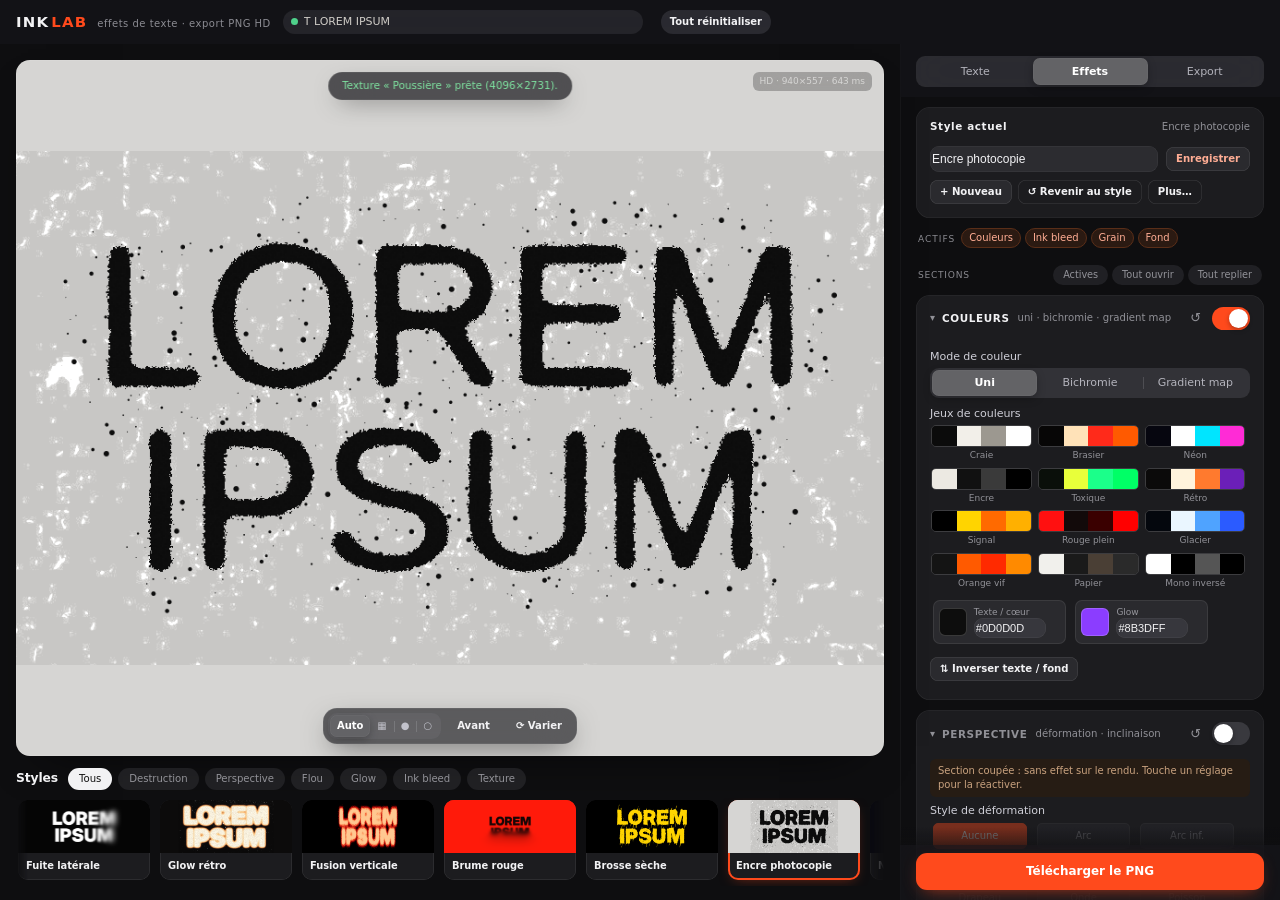
==== index.html @ 2343c01c "Site autonome Ink Lab (index) + Adobe Fonts (projet web) + config Vercel Co-Authored-By: Claude Opus" ====
<!DOCTYPE html>
<html lang="fr">
<head>
<meta charset="utf-8" />
<meta name="viewport" content="width=device-width, initial-scale=1, viewport-fit=cover" />
<meta name="theme-color" content="#0e0e10" />
<title>Ink Lab</title>
<link rel="icon" href="icon.png" />
<link rel="preconnect" href="https://fonts.googleapis.com" />
<link rel="preconnect" href="https://fonts.gstatic.com" crossorigin />
<style>
:root {
  --bg: #121214;
  --panel: #1a1a1d;
  --panel2: #222226;
  --line: #2d2d32;
  --line2: #3a3a40;
  --text: #ebe8e2;
  --mute: #8c8a86;
  --acc: #ff4a1c;
  --acc2: #ffad94;
  --ok: #4fd18b;
  --err: #ff5d5d;
}

html, body {
  margin: 0; padding: 0; height: 100%;
  background-color: var(--bg); color: var(--text);
  font-family: -apple-system, "Segoe UI", "Helvetica Neue", Arial, sans-serif;
  font-size: 12px;
}
#app { display: flex; flex-direction: column; height: 100%; }

/* ---------- En-tête ---------- */
#top {
  display: flex; align-items: center;
  padding: 10px 12px 9px;
  border-bottom: 1px solid var(--line);
}
.brand { display: flex; align-items: baseline; margin-right: 10px; }
.logo { font-size: 16px; font-weight: 900; letter-spacing: 2px; color: var(--text); }
.logoAcc { color: var(--acc); margin-left: 2px; }
.ver { font-size: 9px; color: var(--mute); margin-left: 5px; }
.srcChip {
  flex: 1; display: flex; align-items: center; min-width: 0;
  padding: 4px 8px; border-radius: 12px;
  background-color: var(--panel2); border: 1px solid var(--line);
}
.srcDot { width: 7px; height: 7px; border-radius: 4px; background-color: #555; margin-right: 6px; flex-shrink: 0; }
.srcDot.on { background-color: var(--ok); }
.srcDot.warn { background-color: #e7b23a; }
.srcName { font-size: 11px; color: #cfccc6; overflow: hidden; white-space: nowrap; text-overflow: ellipsis; }
.iconBtn {
  width: 26px; height: 26px; margin-left: 8px; border-radius: 13px;
  display: flex; align-items: center; justify-content: center;
  background-color: var(--panel2); border: 1px solid var(--line); color: var(--text);
  font-size: 14px; cursor: pointer;
}
.iconBtn:hover { border-color: var(--acc); color: var(--acc); }

/* ---------- Aperçu ---------- */
#pvWrap { padding: 10px 10px 6px; border-bottom: 1px solid var(--line); }
#pvBox {
  position: relative; height: 230px; border-radius: 10px; overflow: hidden;
  background-color: #0b0b0c; border: 1px solid var(--line);
  display: flex; align-items: center; justify-content: center;
}
#pvImg { display: none; pointer-events: none; }
#pvEmpty { position: absolute; left: 0; right: 0; top: 0; bottom: 0; display: flex; flex-direction: column; align-items: center; justify-content: center; }
.emptyBig { font-size: 54px; font-weight: 900; color: #2a2a2e; }
#pvEmptyMsg { color: var(--mute); font-size: 11px; text-align: center; padding: 0 20px; }
#pvBadge {
  position: absolute; left: 8px; top: 8px; display: none;
  padding: 2px 7px; border-radius: 4px; font-size: 9px; font-weight: 700; letter-spacing: 1px;
  background-color: var(--acc); color: #fff;
}
#pvMs { position: absolute; right: 8px; bottom: 6px; font-size: 9px; color: rgba(255,255,255,0.45); }
.pvBar { display: flex; align-items: center; margin-top: 7px; }
.pvBar .seg { margin-right: 6px; }
.pvBar .btn { margin-right: 6px; }

/* ---------- Zone défilante ---------- */
#scroll { flex: 1; overflow-y: scroll; padding-top: 2px; }
.endSpace { height: 20px; }

.sec { margin: 8px 10px; background-color: var(--panel); border: 1px solid var(--line); border-radius: 10px; }
.secHead { display: flex; align-items: center; padding: 10px 10px; cursor: pointer; }
.secHead:hover .secTitle { color: #fff; }
.chev { width: 12px; color: var(--mute); font-size: 10px; }
.secNum { font-size: 9px; font-weight: 700; color: var(--acc); margin-right: 7px; letter-spacing: 1px; }
.secTitle { font-weight: 800; letter-spacing: 1px; font-size: 11px; color: var(--text); }
.secSub { flex: 1; color: var(--mute); margin-left: 8px; font-size: 10px; overflow: hidden; white-space: nowrap; text-overflow: ellipsis; }
.secReset { color: var(--mute); font-size: 13px; padding: 0 3px; }
.secReset:hover { color: var(--acc); }
.secBody { padding: 0 12px 12px; }
.sec.closed .secBody { display: none; }

/* ---------- Lignes de paramètres ---------- */
.row { padding-top: 7px; }
.rowTop { display: flex; align-items: center; justify-content: space-between; }
.lbl { color: #cfccc6; font-size: 11px; }
.lbl:hover { color: #fff; }
.val {
  width: 52px; height: 20px; font-size: 11px; text-align: right;
  color: var(--acc2); background-color: transparent; border: 1px solid transparent; border-radius: 4px;
}
.val:focus { border-color: var(--line2); background-color: #0f0f11; }
sp-slider { display: block; width: 100%; margin-top: -2px; }
.hint { color: var(--mute); font-size: 10px; margin-top: 2px; }

.quick { display: flex; flex-wrap: wrap; margin-top: 2px; }
.qBtn {
  padding: 2px 6px; margin: 0 4px 4px 0; border-radius: 4px; font-size: 10px;
  color: var(--mute); background-color: var(--panel2); border: 1px solid var(--line); cursor: pointer;
}
.qBtn:hover { color: var(--text); border-color: var(--line2); }
.qBtn.on { color: #fff; border-color: var(--acc); }

/* ---------- Segments ---------- */
.seg { display: flex; border: 1px solid var(--line); border-radius: 6px; overflow: hidden; margin-top: 4px; }
.seg.mini { margin-top: 0; }
.segBtn {
  flex: 1; text-align: center; padding: 5px 6px; font-size: 11px;
  color: var(--mute); background-color: var(--panel2); cursor: pointer;
  border-right: 1px solid var(--line);
}
.segBtn:last-child { border-right: none; }
.seg.mini .segBtn { padding: 4px 7px; font-size: 10px; }
.segBtn:hover { color: var(--text); }
.segBtn.on { background-color: var(--acc); color: #fff; }

/* ---------- Boutons ---------- */
.btnRow { display: flex; flex-wrap: wrap; align-items: center; margin-top: 7px; }
.btn {
  padding: 7px 12px; border-radius: 6px; cursor: pointer; text-align: center;
  background-color: var(--panel2); color: var(--text); border: 1px solid var(--line2);
  font-size: 11px; font-weight: 600;
}
.btn:hover { border-color: #5a5a62; }
.btn.mini { padding: 4px 8px; font-size: 10px; margin: 0 5px 5px 0; }
.btn.ghost { background-color: transparent; }
.btn.accent { border-color: var(--acc); color: var(--acc2); }
.btn.danger { color: #ff8b8b; }
.btn.danger.armed { background-color: var(--err); color: #fff; border-color: var(--err); }
.btn.primary { background-color: var(--acc); border-color: var(--acc); color: #fff; font-weight: 800; letter-spacing: 0.5px; }
.btn.primary:hover { background-color: #ff6338; }
.btn.disabled { opacity: 0.45; }

/* ---------- Templates ---------- */
.filterRow { display: flex; flex-wrap: wrap; margin-bottom: 6px; }
.fBtn {
  padding: 3px 8px; margin: 0 4px 4px 0; border-radius: 10px; font-size: 10px; cursor: pointer;
  color: var(--mute); border: 1px solid var(--line);
}
.fBtn:hover { color: var(--text); }
.fBtn.on { color: #fff; background-color: var(--acc); border-color: var(--acc); }
#tplGrid { display: flex; flex-wrap: wrap; margin: 0 -3px; }
.tpl {
  width: 46%; margin: 3px 1.5%; border-radius: 8px; overflow: hidden; cursor: pointer;
  border: 1px solid var(--line); background-color: var(--panel2);
}
.tpl:hover { border-color: #55555c; }
.tpl.on { border-color: var(--acc); }
.tplThumb { position: relative; height: 62px; overflow: hidden; }
.tplFallback { height: 62px; display: flex; align-items: center; justify-content: center; font-size: 24px; font-weight: 900; }
.tplImg { position: absolute; left: 0; top: 0; width: 100%; height: 62px; display: none; }
.tplMeta { display: flex; align-items: center; padding: 5px 7px; }
.tplName { flex: 1; font-size: 11px; font-weight: 700; color: var(--text); overflow: hidden; white-space: nowrap; text-overflow: ellipsis; }
.tplTag { font-size: 9px; color: var(--mute); margin-left: 4px; }
.tpl.on .tplTag { color: var(--acc2); }
.tplEdit { margin-top: 10px; padding-top: 8px; border-top: 1px solid var(--line); }
.txt {
  width: 100%; height: 26px; margin-top: 4px; font-size: 12px;
  color: var(--text); background-color: #0f0f11; border: 1px solid var(--line2); border-radius: 5px;
}
.badge { font-size: 9px; padding: 1px 6px; border-radius: 8px; background-color: #3b2a14; color: #ffc46b; display: none; }
.badge.on { display: block; }

/* ---------- Couleurs ---------- */
.palWrap { display: flex; flex-wrap: wrap; margin: 4px -2px 4px; }
.palItem { width: 31%; margin: 0 1% 6px; cursor: pointer; }
.pal { display: flex; height: 22px; border-radius: 5px; overflow: hidden; border: 1px solid var(--line2); }
.palItem:hover .pal { border-color: var(--acc); }
.palSw { flex: 1; }
.palName { font-size: 9px; color: var(--mute); margin-top: 2px; text-align: center; }
.swWrap { display: flex; flex-wrap: wrap; margin: 4px -2px 0; }
.sw {
  width: 41%; margin: 0 1.5% 6px; display: flex; align-items: center;
  background-color: var(--panel2); border: 1px solid var(--line); border-radius: 7px; padding: 5px;
}
.swColor { width: 28px; height: 28px; border-radius: 6px; border: 1px solid rgba(255,255,255,0.18); cursor: pointer; flex-shrink: 0; }
.swColor:hover { border-color: #fff; }
.swMeta { margin-left: 7px; flex: 1; min-width: 0; }
.swLbl { font-size: 9px; color: var(--mute); }
.hex {
  width: 72px; height: 20px; font-size: 11px; color: var(--text);
  background-color: transparent; border: 1px solid transparent; border-radius: 4px;
}
.hex:focus { border-color: var(--line2); background-color: #0f0f11; }

/* ---------- Sortie ---------- */
.ckRow { display: flex; align-items: center; margin-top: 6px; }
.ckRow sp-checkbox { font-size: 11px; }
.note { color: var(--mute); font-size: 10px; margin-top: 6px; line-height: 14px; }

/* ---------- Pied ---------- */
#bottom { border-top: 1px solid var(--line); padding: 8px 10px 10px; background-color: var(--bg); }
#bottom .btnRow { margin-top: 6px; flex-wrap: nowrap; }
#bottom .btn { flex: 1; }
#bottom .btn.ghost { flex: 0 0 auto; margin-right: 8px; }
#status { font-size: 10px; color: var(--mute); min-height: 13px; overflow: hidden; white-space: nowrap; text-overflow: ellipsis; }
#status.ok { color: var(--ok); }
#status.err { color: var(--err); }
#status.busy { color: #ffc46b; }

/* ===================== v2 ===================== */
/* Bandeau objet dynamique */
#ctxBanner { display: none; margin: 8px 10px 0; padding: 8px 10px; border-radius: 8px; background-color: #2a1a12; border: 1px solid #5a2e18; }
#ctxBanner.on { display: block; }
#ctxBanner.edit { background-color: #12241b; border-color: #23573b; }
.bnTxt { font-size: 11px; color: #f2d8c8; line-height: 15px; }
#ctxBanner.edit .bnTxt { color: #c9f0da; }
#ctxBanner .btnRow { margin-top: 6px; }

/* Aperçu */
#pvHint { position: absolute; left: 8px; bottom: 6px; font-size: 9px; color: rgba(255,255,255,0.55); display: none; }
#pvBox.drag { cursor: ew-resize; }

/* Grille de styles (perspective) */
.styleGrid { display: flex; flex-wrap: wrap; margin: 4px -2px 2px; }
.stBtn {
  width: 29%; margin: 0 1.5% 5px; padding: 5px 0; text-align: center; font-size: 10px; border-radius: 5px; cursor: pointer;
  color: var(--mute); background-color: var(--panel2); border: 1px solid var(--line);
}
.stBtn:hover { color: var(--text); border-color: var(--line2); }
.stBtn.on { color: #fff; background-color: var(--acc); border-color: var(--acc); }

/* Textures */
.texTarget { margin-top: 2px; }
.texCats { display: flex; flex-wrap: wrap; margin: 8px 0 4px; }
.texGrid { display: flex; flex-wrap: wrap; margin: 0 -2px; max-height: 260px; overflow-y: scroll; }
.texItem { width: 29%; margin: 0 1.5% 6px; cursor: pointer; border-radius: 6px; overflow: hidden; border: 1px solid var(--line); background-color: var(--panel2); }
.texItem:hover { border-color: #55555c; }
.texItem.on { border-color: var(--acc); }
.texImg { width: 100%; height: 52px; display: block; }
.texNone { height: 52px; display: flex; align-items: center; justify-content: center; color: var(--mute); font-size: 18px; }
.texName { font-size: 9px; color: #cfccc6; padding: 3px 4px; overflow: hidden; white-space: nowrap; text-overflow: ellipsis; }
.texItem.on .texName { color: var(--acc2); }
.texInfo { font-size: 10px; color: var(--mute); margin-top: 4px; }
#texParams .row:first-child { padding-top: 4px; }

/* ===================== v2.1 : interrupteurs, groupes, résumé ===================== */
.tg { width: 30px; height: 17px; border-radius: 9px; background-color: #3a3a40; position: relative; margin-left: 8px; cursor: pointer; flex-shrink: 0; }
.tg .kn { position: absolute; left: 2px; top: 2px; width: 13px; height: 13px; border-radius: 7px; background-color: #9a9894; }
.tg.on { background-color: var(--acc); }
.tg.on .kn { left: 15px; background-color: #fff; }
.sec.off .secTitle { color: var(--mute); }
.sec.off .secNum { color: #6b6a68; }
.sec.off .secBody .row, .sec.off .secBody .grp, .sec.off .secBody .styleGrid, .sec.off .secBody .palWrap,
.sec.off .secBody .swWrap, .sec.off .secBody .texGrid, .sec.off .secBody .texCats, .sec.off .secBody .sw { opacity: 0.4; }
.offNote { display: none; font-size: 10px; color: #c9a27f; background-color: #261c14; border-radius: 6px; padding: 5px 8px; margin: 2px 0 6px; }
.sec.off .offNote { display: block; }
.grp { font-size: 9px; font-weight: 800; letter-spacing: 1.2px; text-transform: uppercase; color: var(--acc2);
  margin: 12px 0 0; padding-top: 8px; border-top: 1px solid var(--line); }
.secBody > .grp:first-child, .offNote + .grp { border-top: none; padding-top: 0; margin-top: 4px; }
.chipsRow { display: flex; align-items: center; margin-top: 7px; min-height: 20px; }
.chipsLbl { font-size: 9px; color: var(--mute); letter-spacing: 1px; text-transform: uppercase; margin-right: 6px; flex-shrink: 0; }
#fxChips { display: flex; flex-wrap: wrap; flex: 1; }
.chip { font-size: 10px; padding: 2px 7px; margin: 0 4px 3px 0; border-radius: 9px; cursor: pointer;
  color: var(--acc2); background-color: #2b1a12; border: 1px solid #5a2e18; }
.chip:hover { color: #fff; border-color: var(--acc); }
.chipNone { font-size: 10px; color: var(--mute); }
.foldBar { display: flex; align-items: center; margin: 10px 10px 0; }
.foldLbl { font-size: 9px; color: var(--mute); letter-spacing: 1px; text-transform: uppercase; flex: 1; }
.foldBar .fBtn { margin: 0 0 0 4px; }
.sw.solo { width: 96%; margin: 2px 0 4px; }

/* Grille de templates compacte (3 colonnes) */
#tplGrid .tpl { width: 29.5%; margin: 3px 1.5%; }
#tplGrid .tplThumb, #tplGrid .tplFallback, #tplGrid .tplImg { height: 40px; }
#tplGrid .tplFallback { font-size: 16px; }
#tplGrid .tplMeta { padding: 4px 5px; }
#tplGrid .tplName { font-size: 10px; }

/* Bouton « Tout réinitialiser » (en-tête) */
.hdrBtn { margin-left: 8px; padding: 5px 9px; border-radius: 13px; font-size: 10px; font-weight: 700; white-space: nowrap; cursor: pointer;
  color: var(--text); background-color: var(--panel2); border: 1px solid var(--line2); flex-shrink: 0; }
.hdrBtn:hover { border-color: var(--acc); color: var(--acc2); }
.hdrBtn.undo { background-color: var(--acc); border-color: var(--acc); color: #fff; }
.brand .ver { display: none; }

/* Gradient map & journal */
.gradBar { display: flex; height: 10px; border-radius: 5px; overflow: hidden; margin: 2px 0 8px; border: 1px solid var(--line2); }
.gbSeg { flex: 1; }
.opLog { max-height: 150px; overflow-y: scroll; background-color: #0f0f11; border: 1px solid var(--line); border-radius: 6px; padding: 5px 7px; margin-top: 4px; }
.logLine { font-size: 10px; color: #a9a6a1; line-height: 14px; }
.logLine.err { color: var(--err); }

/* ===== Ajustements navigateur (page web + PowerPoint) ===== */
:root { color-scheme: dark; }
html, body { font-family: "Inter", -apple-system, "Segoe UI", "Helvetica Neue", Arial, sans-serif; font-size: 12.5px; -webkit-font-smoothing: antialiased; }
* { box-sizing: border-box; }
.btn, .segBtn, .fBtn, .qBtn, .stBtn, .tpl, .texItem, .palItem, .secHead, .iconBtn, .hdrBtn, .chip, .swColor { user-select: none; -webkit-user-select: none; cursor: pointer; }
#pvImg { image-rendering: auto; }

/* Curseurs natifs */
input.rng { -webkit-appearance: none; appearance: none; display: block; width: 100%; height: 22px; margin: 0; background: transparent; cursor: pointer; }
input.rng:focus { outline: none; }
input.rng::-webkit-slider-runnable-track { height: 3px; border-radius: 2px; background-color: var(--line2); }
input.rng::-moz-range-track { height: 3px; border-radius: 2px; background-color: var(--line2); }
input.rng::-moz-range-progress { height: 3px; border-radius: 2px; background-color: var(--acc); }
input.rng::-webkit-slider-thumb { -webkit-appearance: none; width: 14px; height: 14px; margin-top: -5.5px; border-radius: 50%; background-color: #f4f1ec; border: 2px solid var(--acc); box-shadow: 0 1px 3px rgba(0,0,0,.5); }
input.rng::-moz-range-thumb { width: 11px; height: 11px; border-radius: 50%; background-color: #f4f1ec; border: 2px solid var(--acc); }
input.rng:hover::-webkit-slider-thumb { transform: scale(1.12); }

/* Cases à cocher */
label.ck { display: flex; align-items: center; gap: 8px; font-size: 11.5px; color: var(--text); cursor: pointer; }
label.ck input { -webkit-appearance: none; appearance: none; width: 15px; height: 15px; margin: 0; border-radius: 4px; border: 1px solid var(--line2); background-color: var(--panel2); display: grid; place-content: center; cursor: pointer; flex: 0 0 auto; }
label.ck input:checked { background-color: var(--acc); border-color: var(--acc); }
label.ck input:checked::after { content: ""; width: 7px; height: 4px; border-left: 2px solid #fff; border-bottom: 2px solid #fff; transform: translateY(-1px) rotate(-45deg); }

/* Champs */
.sel { width: 100%; margin-top: 4px; padding: 6px 8px; border-radius: 6px; border: 1px solid var(--line2); background-color: #0f0f11; color: var(--text); font: inherit; font-size: 12px; }
.sel:focus, .txt:focus { outline: none; border-color: var(--acc); }
textarea.txt.area { width: 100%; resize: vertical; min-height: 64px; font-size: 15px; font-weight: 700; line-height: 1.25; padding: 8px 10px; font-family: inherit; }
#tx-sys { margin-top: 6px; }
.twoCol { display: grid; grid-template-columns: 1fr 1fr; gap: 10px; }
#fontWarn { color: #ffc46b; margin-top: 5px; }

/* ===== Mise en page page web ===== */
body.web { height: auto; min-height: 100%; }
body.web #app { height: 100vh; height: 100dvh; display: grid; grid-template-columns: minmax(0, 1fr) 400px; grid-template-rows: auto minmax(0, 1fr) auto; }
body.web #top { grid-column: 1 / 3; padding-left: max(16px, env(safe-area-inset-left, 0px)); padding-right: max(16px, env(safe-area-inset-right, 0px)); }
body.web #ctxBanner { display: none !important; }
body.web #pvWrap { grid-column: 1; grid-row: 2 / 4; display: flex; flex-direction: column; min-height: 0; padding: 16px; border-bottom: 0; border-right: 1px solid var(--line); }
body.web #pvBox { flex: 1; height: auto !important; min-height: 260px; border-radius: 14px; }
body.web #pvSizeSeg { display: none; }
body.web #scroll { grid-column: 2; grid-row: 2; min-height: 0; overflow-y: auto; }
body.web #bottom { grid-column: 2; grid-row: 3; }
body.web .sec { margin: 10px 0; }
body.web #scroll { padding-left: 16px; padding-right: max(16px, env(safe-area-inset-right, 0px)); }
body.web #bottom { padding-left: 16px; padding-right: max(16px, env(safe-area-inset-right, 0px)); }
body.web #pvWrap { padding-left: max(16px, env(safe-area-inset-left, 0px)); }
.webTag { font-size: 10px; color: var(--mute); margin-left: 10px; letter-spacing: .5px; }
#textSlot .sec { border-color: #3a2a24; }

@media (max-width: 860px) {
  body.web #app { display: flex; flex-direction: column; height: auto; min-height: 100vh; }
  body.web #pvWrap { position: sticky; top: env(safe-area-inset-top, 0px); z-index: 5; background-color: var(--bg); padding: 10px 16px 8px; border-right: 0; border-bottom: 1px solid var(--line); }
  body.web #pvBox { flex: none; height: 38vh !important; min-height: 190px; }
  body.web #scroll { overflow: visible; padding-left: max(16px, env(safe-area-inset-left, 0px)); padding-right: max(16px, env(safe-area-inset-right, 0px)); }
  body.web #bottom { position: sticky; bottom: 0; z-index: 5; padding-left: max(16px, env(safe-area-inset-left, 0px)); padding-bottom: max(10px, env(safe-area-inset-bottom, 0px)); }
  body.web .sec { margin: 10px 0; }
  .webTag { display: none; }
}

/* ===== Volet PowerPoint ===== */
body.ppt #pvBox { height: 200px; }
body.ppt #top { padding-left: 10px; padding-right: 10px; }
.btn.busy { opacity: .6; pointer-events: none; }

/* =====================================================================
   INK LAB — finition « fluide » (principes Apple, version web)
   Réponse immédiate à l'appui · ressorts amortis · matériaux translucides
   typographie système à tracking variable · accessibilité du mouvement
   ===================================================================== */
:root {
  /* ressort critique (amortissement 1.0, réponse 0.35 s) : réglages, ouvertures */
  --spring: linear(0, 0.067, 0.205, 0.358, 0.499, 0.619, 0.715, 0.79, 0.848, 0.89, 0.921, 0.944, 0.96, 0.972, 0.981, 0.986, 0.991, 0.993, 0.995, 0.997, 0.998, 0.999, 1);
  --spring-t: 560ms;
  /* ressort léger (amortissement 0.8, réponse 0.3 s) : uniquement après un geste (interrupteurs) */
  --spring-b: linear(0, 0.083, 0.258, 0.451, 0.625, 0.763, 0.864, 0.933, 0.975, 0.999, 1.011, 1.015, 1.015, 1.012, 1.009, 1.007, 1.004, 1.003, 1.001, 1);
  --spring-b-t: 660ms;
  --press: 100ms ease-out;

  --bg: #0e0e10;
  --panel: #1c1c1f;          /* groupe (carte) */
  --panel2: #2a2a2e;         /* contrôle */
  --fill: rgba(120, 120, 128, 0.24);   /* piste des segments */
  --thumb: #636366;          /* curseur des segments, comme un contrôle système */
  --line: rgba(255, 255, 255, 0.08);
  --line2: rgba(255, 255, 255, 0.14);
  --text: #f2f2f4;
  --mute: rgba(235, 235, 245, 0.56);
  --mute2: rgba(235, 235, 245, 0.32);
  --material: rgba(22, 22, 25, 0.72);
  color-scheme: dark;
}

/* ---------- Typographie : police système, tracking selon la taille ---------- */
html, body {
  font-family: -apple-system, BlinkMacSystemFont, system-ui, "Segoe UI", "Helvetica Neue", Arial, sans-serif;
  font-size: 13px; line-height: 1.4; letter-spacing: -0.003em;
  font-optical-sizing: auto;
}
.logo { font-size: 1.15rem; font-weight: 800; letter-spacing: 0.08em; }
.secTitle { font-size: 0.8rem; font-weight: 700; letter-spacing: 0.06em; }
.secNum { font-size: 0.7rem; letter-spacing: 0.04em; font-variant-numeric: tabular-nums; }
.secSub { font-size: 0.78rem; letter-spacing: 0; }
.lbl { font-size: 0.85rem; color: rgba(235, 235, 245, 0.86); letter-spacing: -0.005em; }
.val { font-size: 0.85rem; font-variant-numeric: tabular-nums; color: var(--acc2); width: 58px; }
.hint, .note { font-size: 0.78rem; line-height: 1.4; color: var(--mute); }
.grp { font-size: 0.68rem; letter-spacing: 0.08em; }
.emptyBig { font-size: 4rem; letter-spacing: -0.03em; color: rgba(255,255,255,0.08); }
textarea.txt.area { font-size: 1.25rem; font-weight: 700; line-height: 1.15; letter-spacing: -0.015em; }
#status { font-size: 0.78rem; }

/* ---------- Groupes : surfaces pleines, pas de bordures dures ---------- */
.sec { background-color: var(--panel); border: 0; border-radius: 14px; box-shadow: 0 0 0 0.5px var(--line) inset; }
#textSlot .sec { box-shadow: 0 0 0 0.5px rgba(255, 74, 28, 0.28) inset; }
.secHead { padding: 12px 14px; border-radius: 14px; }
.secBody { padding: 0 14px 14px; }
.chev { display: inline-block; transition: transform var(--spring-t) var(--spring); }
.grp { border-top: 0.5px solid var(--line); }

/* ouverture / fermeture animée depuis la hauteur courante (voir fluid.js) */
.sec.closed .secBody { display: block; height: 0; overflow: hidden; padding-top: 0; padding-bottom: 0; }
.secBody.anim { overflow: hidden; }

/* ---------- Réponse immédiate à l'appui ---------- */
.btn, .tpl, .texItem, .palItem, .chip, .fBtn, .stBtn, .qBtn, .iconBtn, .hdrBtn, .swColor, .secReset {
  transition: transform var(--press), background-color 160ms ease, border-color 160ms ease, color 160ms ease, opacity 160ms ease;
  -webkit-tap-highlight-color: transparent; touch-action: manipulation;
}
.btn:active, .tpl:active, .texItem:active, .palItem:active, .chip:active, .fBtn:active,
.stBtn:active, .qBtn:active, .iconBtn:active, .hdrBtn:active, .swColor:active { transform: scale(0.96); transition-duration: 60ms; }
.secHead:active { background-color: rgba(255, 255, 255, 0.04); }
.btn { border-radius: 9px; border: 0; background-color: var(--panel2); box-shadow: 0 0 0 0.5px var(--line2) inset; font-weight: 600; }
.btn:hover { background-color: #333338; }
.btn.ghost { background-color: transparent; }
.btn.ghost:hover { background-color: rgba(255,255,255,0.06); }
.btn.mini { border-radius: 8px; padding: 5px 10px; font-size: 0.78rem; }
.btn.primary { border-radius: 11px; padding: 10px 14px; font-size: 0.92rem; font-weight: 700; letter-spacing: 0; box-shadow: 0 6px 18px -8px rgba(255, 74, 28, 0.75); }
.btn.primary:active { box-shadow: 0 2px 8px -4px rgba(255, 74, 28, 0.6); }
.tpl, .texItem { border-radius: 10px; border: 0; box-shadow: 0 0 0 0.5px var(--line2) inset; overflow: hidden; }
.tpl.on, .texItem.on { box-shadow: 0 0 0 2px var(--acc) inset, 0 4px 14px -6px rgba(255, 74, 28, 0.5); }
.fBtn, .chip { border-radius: 999px; }
:focus-visible { outline: 2px solid var(--acc2); outline-offset: 2px; border-radius: 6px; }

/* ---------- Segments : piste + curseur qui glisse (fluid.js) ---------- */
.seg { position: relative; background-color: var(--fill); border: 0; border-radius: 9px; padding: 2px; overflow: visible; isolation: isolate; }
.segBtn { position: relative; z-index: 1; background: transparent; border: 0; border-radius: 7px; color: rgba(235,235,245,0.7); font-weight: 500; transition: color 200ms ease; }
.segBtn.on { background: transparent; color: #fff; font-weight: 600; }
.segBtn + .segBtn::before { content: ""; position: absolute; left: 0; top: 25%; bottom: 25%; width: 0.5px; background-color: var(--line2); transition: opacity 200ms ease; }
.segBtn.on::before, .segBtn.on + .segBtn::before { opacity: 0; }
.segThumb {
  position: absolute; z-index: 0; top: 2px; bottom: 2px; left: 0; border-radius: 7px;
  background-color: var(--thumb); box-shadow: 0 3px 8px rgba(0,0,0,0.25), 0 0 0 0.5px rgba(255,255,255,0.06) inset;
  transition: transform var(--spring-t) var(--spring), width var(--spring-t) var(--spring);
  pointer-events: none;
}
.seg:not(.ready) .segThumb { transition: none; }
.seg.noThumb .segThumb { opacity: 0; }
.seg:not(.ready) .segBtn.on { background-color: var(--thumb); }   /* repli tant que le curseur n'est pas posé */

/* ---------- Interrupteurs : ressort léger (le doigt vient de les pousser) ---------- */
.tg { width: 38px; height: 23px; border-radius: 12px; background-color: rgba(120,120,128,0.32); transition: background-color 250ms ease; }
.tg .kn { left: 2px; top: 2px; width: 19px; height: 19px; border-radius: 50%; background-color: #fff; box-shadow: 0 2px 5px rgba(0,0,0,0.3);
  transition: transform var(--spring-b-t) var(--spring-b); }
.tg.on .kn { left: 2px; transform: translateX(15px); }
.tg:active .kn { width: 23px; }
.tg.on:active .kn { transform: translateX(11px); }

/* ---------- Curseurs ---------- */
input.rng::-webkit-slider-thumb { width: 18px; height: 18px; margin-top: -7.5px; border: 0; background-color: #fff;
  box-shadow: 0 1px 4px rgba(0,0,0,0.4), 0 0 0 0.5px rgba(0,0,0,0.2); transition: transform var(--press); }
input.rng::-moz-range-thumb { width: 18px; height: 18px; border: 0; background-color: #fff; box-shadow: 0 1px 4px rgba(0,0,0,0.4); }
input.rng:active::-webkit-slider-thumb { transform: scale(1.15); }
input.rng::-webkit-slider-runnable-track { height: 4px; background: linear-gradient(to right, var(--acc) var(--p, 50%), rgba(120,120,128,0.32) var(--p, 50%)); }
input.rng::-moz-range-track { height: 4px; background-color: rgba(120,120,128,0.32); }

/* ---------- Champs ---------- */
.txt, .sel, .hex { border-radius: 9px; border: 0; background-color: rgba(118,118,128,0.18); box-shadow: 0 0 0 0.5px var(--line) inset; transition: box-shadow 160ms ease; }
.txt:focus, .sel:focus, .hex:focus { box-shadow: 0 0 0 2px var(--acc) inset; outline: none; }
label.ck input { border-radius: 6px; width: 18px; height: 18px; transition: background-color 160ms ease, transform var(--press); }
label.ck input:active { transform: scale(0.9); }

/* ---------- Aperçu : surface « lourde » ---------- */
#pvBox { border: 0; border-radius: 16px; box-shadow: 0 0 0 0.5px var(--line2) inset, 0 20px 50px -30px rgba(0,0,0,0.9); }
#pvBadge, #pvMs, #pvHint { border-radius: 6px; padding: 3px 7px; background-color: rgba(0,0,0,0.45); -webkit-backdrop-filter: blur(12px) saturate(160%); backdrop-filter: blur(12px) saturate(160%); }
#pvMs { color: rgba(255,255,255,0.7); font-variant-numeric: tabular-nums; }
#pvBadge { background-color: var(--acc); }
#pvBox.drag { cursor: grabbing; }

/* ---------- Bandeau ---------- */
#ctxBanner { border: 0; border-radius: 12px; background-color: rgba(48, 209, 88, 0.12) !important; box-shadow: 0 0 0 0.5px rgba(48, 209, 88, 0.3) inset; }
#ctxBanner .bnTxt { color: #d6f5dd; font-size: 0.82rem; line-height: 1.4; }
#ctxBanner.on { animation: bnIn var(--spring-t) var(--spring) both; }
@keyframes bnIn { from { opacity: 0; transform: translateY(-6px); } to { opacity: 1; transform: none; } }

/* ---------- Matériaux translucides : en-tête et barre d'action ---------- */
#top { position: relative; z-index: 6; border-bottom: 0; background-color: var(--material);
  -webkit-backdrop-filter: blur(24px) saturate(180%); backdrop-filter: blur(24px) saturate(180%); }
#bottom { z-index: 6; border-top: 0; background-color: var(--material);
  -webkit-backdrop-filter: blur(24px) saturate(180%); backdrop-filter: blur(24px) saturate(180%); }
/* effet de bord de défilement au lieu d'un filet */
#bottom::before { content: ""; position: absolute; left: 0; right: 0; top: -18px; height: 18px; pointer-events: none;
  background: linear-gradient(to top, rgba(14,14,16,0.55), rgba(14,14,16,0)); }
.hdrBtn { border-radius: 999px; border: 0; background-color: rgba(118,118,128,0.24); }
.hdrBtn.undo { background-color: var(--acc); color: #fff; }
.iconBtn { border: 0; background-color: rgba(118,118,128,0.24); }
.srcChip { border: 0; background-color: rgba(118,118,128,0.18); border-radius: 999px; }

/* page web : la colonne de réglages défile sous la barre d'action translucide */
body.web #scroll { grid-row: 2 / 4; padding-bottom: 110px; scroll-padding-bottom: 110px; }
body.web #bottom { grid-row: 3; position: relative; align-self: end; }
body.web #pvWrap { border-right: 0; box-shadow: 0.5px 0 0 var(--line); }
/* volet PowerPoint : même principe */
body.ppt #app { position: relative; }
body.ppt #scroll { padding-bottom: 104px; }
body.ppt #bottom { position: absolute; left: 0; right: 0; bottom: 0; }

@media (max-width: 860px) {
  body.web #scroll { padding-bottom: 24px; }
  body.web #bottom { position: sticky; }
  body.web #pvWrap { background-color: var(--material); -webkit-backdrop-filter: blur(24px) saturate(180%); backdrop-filter: blur(24px) saturate(180%); border-bottom: 0; box-shadow: 0 0.5px 0 var(--line); }
}

/* ---------- Accessibilité ---------- */
@media (prefers-reduced-motion: reduce) {
  *, *::before, *::after { transition-duration: 0.01ms !important; animation-duration: 0.01ms !important; }
  .btn:active, .tpl:active, .texItem:active, .palItem:active, .chip:active, .fBtn:active, .stBtn:active, .qBtn:active, .iconBtn:active, .hdrBtn:active, .swColor:active { transform: none; opacity: 0.7; }
  .segBtn, .seg .segThumb { transition: opacity 150ms ease !important; }
}
@media (prefers-reduced-transparency: reduce) {
  #top, #bottom, body.web #pvWrap, #pvBadge, #pvMs, #pvHint { background-color: #161619 !important; -webkit-backdrop-filter: none !important; backdrop-filter: none !important; }
}
@media (prefers-contrast: more) {
  :root { --line: rgba(255,255,255,0.35); --line2: rgba(255,255,255,0.5); --mute: rgba(235,235,245,0.8); --material: #111; }
  .seg { box-shadow: 0 0 0 1px var(--line2) inset; }
}

/* =====================================================================
   INK LAB — mise en page « app » : scène + bande de styles + inspecteur
   ===================================================================== */
.secNum { display: none; }                 /* les sections ne sont pas une suite ordonnée */
[hidden] { display: none !important; }

/* ---------- Barre d'outils ---------- */
#top { gap: 10px; padding-top: 10px; padding-bottom: 10px; }
#top .brand { margin-right: 2px; }
.srcChip { max-width: 360px; }

/* ---------- Scène ---------- */
#pvWrap { display: flex; flex-direction: column; gap: 12px; }
#pvBox { position: relative; }
.pvBar.hud {
  position: absolute; left: 50%; bottom: 12px; transform: translateX(-50%); z-index: 3;
  display: flex; align-items: center; gap: 6px; margin: 0; padding: 5px;
  border-radius: 14px; background-color: rgba(28, 28, 32, 0.66);
  -webkit-backdrop-filter: blur(20px) saturate(180%); backdrop-filter: blur(20px) saturate(180%);
  box-shadow: 0 0 0 0.5px rgba(255,255,255,0.12) inset, 0 10px 30px -10px rgba(0,0,0,0.7);
  white-space: nowrap; max-width: calc(100% - 24px);
}
.pvBar.hud .seg { margin: 0; background-color: rgba(120,120,128,0.24); }
.pvBar.hud .btn { margin: 0; background-color: transparent; box-shadow: none; padding: 5px 10px; }
.pvBar.hud .btn:hover { background-color: rgba(255,255,255,0.08); }
body.web #pvSizeSeg { display: none; }
#pvMs { top: 12px; bottom: auto; right: 12px; }
#pvHint { left: 12px; bottom: auto; top: 12px; }
#pvBadge { left: 12px; top: 12px; }
#pvBox:hover #pvMs { opacity: 1; }
#pvMs { opacity: 0.55; transition: opacity 200ms ease; }

/* statut : message flottant */
#pvBox > #status {
  position: absolute; left: 50%; top: 12px; z-index: 4; transform: translate(-50%, -8px) scale(0.98);
  width: max-content; height: auto; right: auto; bottom: auto; margin: 0; min-height: 0; line-height: 1.3; flex: none;
  max-width: min(520px, calc(100% - 24px)); padding: 7px 14px; border-radius: 999px;
  font-size: 0.8rem; font-weight: 500; color: #f2f2f4; white-space: nowrap; overflow: hidden; text-overflow: ellipsis;
  background-color: rgba(28, 28, 32, 0.72);
  -webkit-backdrop-filter: blur(20px) saturate(180%); backdrop-filter: blur(20px) saturate(180%);
  box-shadow: 0 0 0 0.5px rgba(255,255,255,0.12) inset, 0 8px 24px -10px rgba(0,0,0,0.7);
  opacity: 0; pointer-events: none;
  transition: opacity 220ms ease, transform var(--spring-t) var(--spring);
}
#pvBox > #status[data-show] { opacity: 1; transform: translate(-50%, 0) scale(1); pointer-events: auto; cursor: pointer; }
#pvBox > #status.ok { color: #7ee2a0; }
#pvBox > #status.err { color: #ff8a80; }
#pvBox > #status.busy { color: #ffd38a; }

/* ---------- Bande de styles ---------- */
.styles { position: relative; }
.stylesHead { display: flex; align-items: center; gap: 10px; margin-bottom: 8px; min-width: 0; }
.stylesTitle { font-size: 0.95rem; font-weight: 700; letter-spacing: -0.01em; flex-shrink: 0; }
#tplFilter { display: flex; gap: 6px; overflow-x: auto; scrollbar-width: none; margin: 0; flex-wrap: nowrap; }
#tplFilter::-webkit-scrollbar { display: none; }
#tplFilter .fBtn { margin: 0; flex-shrink: 0; padding: 4px 11px; font-size: 0.78rem; background-color: rgba(118,118,128,0.18); border: 0; }
#tplFilter .fBtn.on { background-color: #f2f2f4; color: #111; }
#tplGrid {
  display: flex; flex-wrap: nowrap; gap: 10px; margin: 0; padding: 2px 2px 6px;
  overflow-x: auto; scroll-snap-type: x proximity; scroll-padding-inline: 2px;
  scrollbar-width: none; overscroll-behavior-x: contain;
  -webkit-mask-image: linear-gradient(to right, transparent 0, #000 12px, #000 calc(100% - 24px), transparent 100%);
          mask-image: linear-gradient(to right, transparent 0, #000 12px, #000 calc(100% - 24px), transparent 100%);
}
#tplGrid::-webkit-scrollbar { display: none; }
#tplGrid .tpl { flex: 0 0 132px; width: 132px; margin: 0; scroll-snap-align: start; background-color: var(--panel); }
#tplGrid .tplThumb, #tplGrid .tplFallback, #tplGrid .tplImg { height: 53px; }
#tplGrid .tplImg { width: 100%; object-fit: cover; }
#tplGrid .tplMeta { padding: 6px 8px 7px; }
#tplGrid .tplName { font-size: 0.76rem; font-weight: 600; letter-spacing: -0.005em; }
.stripNav {
  position: absolute; top: 50%; z-index: 2; width: 30px; height: 30px; margin-top: 2px; border-radius: 50%;
  display: none; align-items: center; justify-content: center; font-size: 20px; line-height: 1; color: #fff; cursor: pointer;
  background-color: rgba(28,28,32,0.72); -webkit-backdrop-filter: blur(16px); backdrop-filter: blur(16px);
  box-shadow: 0 0 0 0.5px rgba(255,255,255,0.14) inset, 0 4px 14px -4px rgba(0,0,0,0.6);
  transition: transform var(--press), opacity 200ms ease; opacity: 0;
}
.stripNav.prev { left: -6px; } .stripNav.next { right: -6px; }
.stripNav:active { transform: scale(0.92); }
@media (hover: hover) and (pointer: fine) {
  .stripNav { display: flex; }
  .styles:hover .stripNav { opacity: 1; }
}

/* ---------- Inspecteur ---------- */
.tabs {
  position: sticky; top: 0; z-index: 4; margin: 0 -16px 4px; padding: 12px 16px 10px;
  background-color: var(--material); -webkit-backdrop-filter: blur(24px) saturate(180%); backdrop-filter: blur(24px) saturate(180%);
}
.tabSeg { margin: 0; }
.tabSeg .segBtn { padding: 6px 8px; font-size: 0.85rem; }
.panel { animation: panelIn 260ms ease both; }
@keyframes panelIn { from { opacity: 0; } to { opacity: 1; } }
.curStyle .secHead.static { cursor: default; }
.curStyle .secHead.static:active { background: none; }
.curStyle .tplEdit { margin-top: 0; padding-top: 0; border-top: 0; }
.curStyle .secSub { text-align: right; }
.nameLine { display: flex; gap: 8px; align-items: center; }
.nameLine .txt { flex: 1; min-width: 0; margin: 0; }
.nameLine .btn { margin: 0; flex-shrink: 0; }
.curStyle .btnRow { gap: 6px; margin-top: 8px; }
.curStyle .btnRow .btn.mini { margin: 0; }
.moreRow { animation: panelIn 220ms ease both; }
.chipsRow.inPanel { margin: 4px 2px 0; flex-wrap: wrap; }
.foldBar { margin: 14px 2px 0; }
.foldLbl { font-size: 0.7rem; letter-spacing: 0.08em; color: var(--mute); text-transform: uppercase; flex: 1; }
.foldBar .fBtn { background-color: rgba(118,118,128,0.18); border: 0; padding: 3px 10px; font-size: 0.75rem; }
#sec-output.static > .secHead { display: none; }
#sec-output.static > .secBody { padding-top: 14px; }

/* barre d'action : uniquement le bouton principal */
#bottom .btnRow { margin-top: 0; }
#bottom .btn.primary { flex: 1; }

/* ---------- Page web : grande largeur ---------- */
body.web #app { grid-template-columns: minmax(0, 1fr) 380px; }
body.web #pvWrap { padding: 16px max(16px, env(safe-area-inset-left, 0px)) 14px; }
body.web #scroll { padding-top: 0; }

/* ---------- Volet PowerPoint ---------- */
body.ppt #pvWrap { padding: 10px 12px 10px; border-bottom: 0; box-shadow: 0 0.5px 0 var(--line); }
body.ppt #pvBox { height: 190px !important; }
body.ppt .pvBar.hud { bottom: 8px; padding: 4px; gap: 4px; }
body.ppt .pvBar.hud .seg.mini .segBtn { padding: 3px 6px; }
body.ppt #pvSizeSeg { display: none; }
body.ppt #tplGrid .tpl { flex-basis: 108px; width: 108px; }
body.ppt #tplGrid .tplThumb, body.ppt #tplGrid .tplFallback, body.ppt #tplGrid .tplImg { height: 43px; }
body.ppt .stylesTitle { font-size: 0.85rem; }
body.ppt #scroll { padding-left: 12px; padding-right: 12px; }
body.ppt .tabs { margin: 0 -12px 4px; padding: 10px 12px 8px; }
body.ppt .sec { margin: 10px 0; }
body.ppt #bottom { padding: 10px 12px 12px; }
body.ppt #ctxBanner { margin: 8px 12px 0; }

@media (max-width: 860px) {
  body.web #pvWrap { padding: 10px max(16px, env(safe-area-inset-left, 0px)) 8px; gap: 8px; }
  body.web #pvBox { height: 30vh !important; min-height: 170px; }
  body.web #bottom { align-self: stretch; }
  body.web #tplGrid .tpl { flex-basis: 104px; width: 104px; }
  body.web #tplGrid .tplThumb, body.web #tplGrid .tplFallback, body.web #tplGrid .tplImg { height: 42px; }
  body.web .tabs { top: 0; margin: 0 -16px 4px; }
  #pvBox > #status { max-width: calc(100% - 24px); }
}
@media (prefers-reduced-motion: reduce) {
  .panel { animation: none; }
  #tplGrid { scroll-behavior: auto; }
}
@media (prefers-reduced-transparency: reduce) {
  .pvBar.hud, #pvBox > #status, .tabs, .stripNav { background-color: #1c1c1f !important; -webkit-backdrop-filter: none !important; backdrop-filter: none !important; }
}

/* ---------- Sélecteur de police ---------- */
.fontBtn {
  display: flex; align-items: center; gap: 8px; margin-top: 4px; padding: 9px 12px; border-radius: 10px; cursor: pointer;
  background-color: rgba(118,118,128,0.18); box-shadow: 0 0 0 0.5px var(--line) inset;
  transition: transform var(--press), box-shadow 160ms ease, background-color 160ms ease;
}
.fontBtn:hover { background-color: rgba(118,118,128,0.26); }
.fontBtn:active { transform: scale(0.98); }
.fontBtn.open { box-shadow: 0 0 0 2px var(--acc) inset; }
#tx-fontName { flex: 1; min-width: 0; font-size: 1.05rem; line-height: 1.25; white-space: nowrap; overflow: hidden; text-overflow: ellipsis; letter-spacing: 0; }
#tx-fontCat { font-size: 0.72rem; color: var(--mute); flex-shrink: 0; }
.fontChev { color: var(--mute); font-size: 0.9rem; line-height: 1; margin-top: -4px; }
.segBtn.disabled { opacity: 0.35; }

#fontPop {
  position: fixed; z-index: 50; display: flex; flex-direction: column; overflow: hidden;
  border-radius: 14px; background-color: rgba(30, 30, 34, 0.86);
  -webkit-backdrop-filter: blur(30px) saturate(180%); backdrop-filter: blur(30px) saturate(180%);
  box-shadow: 0 0 0 0.5px rgba(255,255,255,0.14) inset, 0 24px 60px -16px rgba(0,0,0,0.85);
  opacity: 0; visibility: hidden; transform: scale(0.96);
  transition: opacity 160ms ease, transform var(--spring-t) var(--spring), visibility 0s linear 160ms;
}
#fontPop.open { opacity: 1; visibility: visible; transform: none; transition: opacity 160ms ease, transform var(--spring-t) var(--spring), visibility 0s; }
.fpTop { padding: 10px 10px 6px; display: flex; flex-direction: column; gap: 8px; box-shadow: 0 0.5px 0 var(--line); }
.fpTop .txt { width: 100%; margin: 0; padding: 8px 10px; }
.fpCats { display: flex; gap: 5px; overflow-x: auto; scrollbar-width: none; }
.fpCats::-webkit-scrollbar { display: none; }
.fpCats .fBtn { margin: 0; flex-shrink: 0; padding: 3px 10px; font-size: 0.75rem; border: 0; background-color: rgba(118,118,128,0.2); }
.fpCats .fBtn.on { background-color: #f2f2f4; color: #111; }
.fpList { flex: 1; overflow-y: auto; padding: 4px 6px 8px; overscroll-behavior: contain; }
.fpSec { position: sticky; top: -4px; z-index: 1; padding: 8px 8px 4px; font-size: 0.68rem; font-weight: 600; letter-spacing: 0.06em; text-transform: uppercase; color: var(--mute);
  background-color: rgba(30,30,34,0.92); -webkit-backdrop-filter: blur(12px); backdrop-filter: blur(12px); }
.fpRow { display: flex; align-items: baseline; gap: 10px; padding: 7px 8px; border-radius: 8px; cursor: pointer; }
.fpRow:hover, .fpRow.act { background-color: rgba(255,255,255,0.07); }
.fpRow.on { background-color: rgba(255, 74, 28, 0.18); }
.fpRow.on .fpName { color: #fff; }
.fpName { flex: 1; min-width: 0; font-size: 1.1rem; line-height: 1.3; color: rgba(242,242,244,0.92); white-space: nowrap; overflow: hidden; text-overflow: ellipsis; }
.fpSub { font-size: 0.7rem; color: var(--mute2); flex-shrink: 0; }
.fpEmpty { padding: 18px 10px; color: var(--mute); font-size: 0.82rem; text-align: center; }
.fpFoot { display: flex; gap: 6px; align-items: center; padding: 8px 10px 10px; box-shadow: 0 -0.5px 0 var(--line); }
.fpFoot .txt { flex: 1; min-width: 0; margin: 0; padding: 7px 10px; font-size: 0.8rem; }
.fpFoot .btn { margin: 0; flex-shrink: 0; }
@media (prefers-reduced-transparency: reduce) { #fontPop, .fpSec { background-color: #1e1e22 !important; -webkit-backdrop-filter: none !important; backdrop-filter: none !important; } }
@media (prefers-reduced-motion: reduce) { #fontPop { transform: none !important; } }

</style>
</head>
<body class="web">
<div id="app">

  <!-- En-tête -->
  <div id="top">
    <div class="brand"><span class="logo">INK<span class="logoAcc">LAB</span></span><span class="ver">2.0</span><span class="webTag">effets de texte · export PNG HD</span></div>
    <div class="srcChip" id="srcChip" title="Calque source">
      <span class="srcDot" id="srcDot"></span><span class="srcName" id="srcName">Aucun texte</span>
    </div>
    <div class="hdrBtn" id="btnZero" title="Tout remettre à zéro : toutes les sections coupées, texte dans sa couleur d'origine, sans fond">Tout réinitialiser</div>
    
  </div>

  <!-- Bandeau objet dynamique -->
  <div id="ctxBanner">
    <div class="bnTxt" id="bnTxt"></div>
    <div class="btnRow" id="bnBtns"></div>
  </div>

  <!-- Aperçu -->
  <div id="pvWrap">
    <div id="pvBox">
      <canvas id="pvImg"></canvas>
      <div id="pvEmpty">
        <div class="emptyBig">T</div>
        <div id="pvEmptyMsg">Tape un texte pour commencer</div>
      </div>
      <div id="pvBadge">ORIGINAL</div>
      <div id="pvHint">Glisse les repères pour placer le flou</div>
      <div id="pvMs"></div>
    </div>
    <div class="pvBar">
      <div class="seg mini" id="pvBgSeg">
        <div class="segBtn" id="pvbg-auto" title="Fond du template">Auto</div>
        <div class="segBtn" id="pvbg-checker" title="Transparence">▦</div>
        <div class="segBtn" id="pvbg-dark" title="Fond noir">●</div>
        <div class="segBtn" id="pvbg-light" title="Fond blanc">○</div>
      </div>
      <div class="seg mini" id="pvSizeSeg">
        <div class="segBtn" id="pvs-S">S</div>
        <div class="segBtn" id="pvs-M">M</div>
        <div class="segBtn" id="pvs-L">L</div>
        <div class="segBtn" id="pvs-XL">XL</div>
      </div>
      <div class="btn mini ghost" id="btnCompare" title="Voir le texte sans effet">Avant</div>
      <div class="btn mini ghost" id="btnSeed" title="Nouveau tirage aléatoire (éclats, encre, grain…)">⟳ Varier</div>
    </div>
    <div class="chipsRow"><span class="chipsLbl">Actifs</span><div id="fxChips"></div></div>
  </div>

  <!-- Zone défilante -->
  <div id="scroll">

    <div id="textSlot"></div>

    <div class="sec" id="sec-templates">
      <div class="secHead" id="head-templates">
        <span class="chev" id="chev-templates">▾</span><span class="secNum">01</span>
        <span class="secTitle">TEMPLATES</span><span class="secSub" id="tplCount"></span>
      </div>
      <div class="secBody">
        <div class="filterRow" id="tplFilter"></div>
        <div id="tplGrid"></div>
        <div class="tplEdit">
          <div class="rowTop">
            <span class="lbl">Nom du template</span>
            <span class="badge" id="dirtyBadge">modifié</span>
          </div>
          <input id="tplName" class="txt" type="text" placeholder="Nom du template" />
          <div class="btnRow">
            <div class="btn mini accent" id="tplSave" title="Écrase le template sélectionné avec les réglages actuels (et le nom)">Enregistrer</div>
            <div class="btn mini" id="tplNew" title="Crée un nouveau template avec les réglages actuels">+ Nouveau</div>
            <div class="btn mini" id="tplDup" title="Duplique le template sélectionné">Dupliquer</div>
            <div class="btn mini danger" id="tplDel">Supprimer</div>
          </div>
          <div class="btnRow">
            <div class="btn mini ghost" id="tplRevert" title="Annule les modifications non enregistrées">Annuler modifs</div>
            <div class="btn mini ghost" id="tplImport">Importer…</div>
            <div class="btn mini ghost" id="tplExport">Exporter…</div>
            <div class="btn mini ghost" id="tplRestore" title="Restaure les templates d'origine (garde les tiens)">Originaux</div>
          </div>
        </div>
      </div>
    </div>

    <div class="foldBar">
      <span class="foldLbl">Sections</span>
      <div class="fBtn" id="fold-active" title="N'ouvre que les sections activées">Actives</div>
      <div class="fBtn" id="fold-none">Tout ouvrir</div>
      <div class="fBtn" id="fold-all">Tout replier</div>
    </div>
    <div id="sections"></div>
    <div class="endSpace"></div>
  </div>

  <!-- Pied -->
  <div id="bottom">
    <div id="status">Prêt.</div>
    <div class="btnRow">
      <div class="btn ghost" id="btnResetAll" title="Annule tes réglages et revient aux valeurs du template sélectionné">↺ Template</div>
      <div class="btn primary" id="btnApply">Télécharger le PNG</div>
    </div>
  </div>

</div>
<script>
/* Catalogue Google Fonts (familles avec alphabet latin) — généré depuis google-font-metadata */
window.GF_FONTS=[["ABeeZee","S","4",1],["ADLaM Display","D","4",0],["AR One Sans","S","4.5.6.7",0],["Abel","S","4",0],["Abhaya Libre","R","4.5.6.7.8",0],["Aboreto","D","4",0],["Abril Fatface","D","4",0],["Abyssinica SIL","R","4",0],["Aclonica","S","4",0],["Acme","S","4",0],["Actor","S","4",0],["Adamina","R","4",0],["Advent Pro","S","1.2.3.4.5.6.7.8.9",1],["Afacad","S","4.5.6.7",1],["Afacad Flux","S","1.2.3.4.5.6.7.8.9",0],["Agbalumo","D","4",0],["Agdasima","S","4.7",0],["Agu Display","D","4",0],["Aguafina Script","H","4",0],["Akatab","S","4.5.6.7.8.9",0],["Akaya Kanadaka","D","4",0],["Akaya Telivigala","D","4",0],["Akronim","D","4",0],["Akshar","S","3.4.5.6.7",0],["Aladin","D","4",0],["Alan Sans","S","3.4.5.6.7.8.9",0],["Alata","S","4",0],["Alatsi","S","4",0],["Albert Sans","S","1.2.3.4.5.6.7.8.9",1],["Aldrich","S","4",0],["Alef","S","4.7",0],["Alegreya","R","4.5.6.7.8.9",1],["Alegreya SC","R","4.5.7.8.9",1],["Alegreya Sans","S","1.3.4.5.7.8.9",1],["Alegreya Sans SC","S","1.3.4.5.7.8.9",1],["Aleo","R","1.2.3.4.5.6.7.8.9",1],["Alex Brush","H","4",0],["Alexandria","S","1.2.3.4.5.6.7.8.9",0],["Alfa Slab One","D","4",0],["Alice","R","4",0],["Alike","R","4",0],["Alike Angular","R","4",0],["Alkalami","R","4",0],["Alkatra","D","4.5.6.7",0],["Allan","D","4.7",0],["Allerta","S","4",0],["Allerta Stencil","S","4",0],["Allison","H","4",0],["Allura","H","4",0],["Almarai","S","3.4.7.8",0],["Almendra","R","4.7",1],["Almendra Display","D","4",0],["Almendra SC","R","4",0],["Alumni Sans","S","1.2.3.4.5.6.7.8.9",1],["Alumni Sans Collegiate One","S","4",1],["Alumni Sans Inline One","D","4",1],["Alumni Sans Pinstripe","S","4",1],["Alumni Sans SC","S","1.2.3.4.5.6.7.8.9",1],["Amarante","D","4",0],["Amaranth","S","4.7",1],["Amarna","S","1.2.3.4.5.6.7",1],["Amatic SC","H","4.7",0],["Amethysta","R","4",0],["Amiko","S","4.6.7",0],["Amiri","R","4.7",1],["Amiri Quran","R","4",0],["Amita","H","4.7",0],["Anaheim","S","4.5.6.7.8",0],["Ancizar Sans","S","1.2.3.4.5.6.7.8.9",1],["Ancizar Serif","R","3.4.5.6.7.8.9",1],["Andada Pro","R","4.5.6.7.8",1],["Andika","S","4.7",1],["Anek Bangla","S","1.2.3.4.5.6.7.8",0],["Anek Devanagari","S","1.2.3.4.5.6.7.8",0],["Anek Gujarati","S","1.2.3.4.5.6.7.8",0],["Anek Gurmukhi","S","1.2.3.4.5.6.7.8",0],["Anek Kannada","S","1.2.3.4.5.6.7.8",0],["Anek Latin","S","1.2.3.4.5.6.7.8",0],["Anek Malayalam","S","1.2.3.4.5.6.7.8",0],["Anek Odia","S","1.2.3.4.5.6.7.8",0],["Anek Tamil","S","1.2.3.4.5.6.7.8",0],["Anek Telugu","S","1.2.3.4.5.6.7.8",0],["Angkor","D","4",0],["Annapurna SIL","R","4.7",0],["Annie Use Your Telescope","H","4",0],["Anonymous Pro","M","4.7",1],["Anta","S","4",0],["Antic","S","4",0],["Antic Didone","R","4",0],["Antic Slab","R","4",0],["Anton","S","4",0],["Anton SC","S","4",0],["Antonio","S","1.2.3.4.5.6.7",0],["Anuphan","S","1.2.3.4.5.6.7",0],["Anybody","D","1.2.3.4.5.6.7.8.9",1],["Aoboshi One","R","4",0],["Arapey","R","4",1],["Arbutus","R","4",0],["Arbutus Slab","R","4",0],["Architects Daughter","H","4",0],["Archivo","S","1.2.3.4.5.6.7.8.9",1],["Archivo Black","S","4",0],["Archivo Narrow","S","4.5.6.7",1],["Are You Serious","H","4",0],["Aref Ruqaa","R","4.7",0],["Aref Ruqaa Ink","R","4.7",0],["Arima","D","1.2.3.4.5.6.7",0],["Arimo","S","4.5.6.7",1],["Arizonia","H","4",0],["Armata","S","4",0],["Arsenal","S","4.7",1],["Arsenal SC","S","4.7",1],["Artifika","R","4",0],["Arvo","R","4.7",1],["Arya","S","4.7",0],["Asap","S","1.2.3.4.5.6.7.8.9",1],["Asap Condensed","S","2.3.4.5.6.7.8.9",1],["Asar","R","4",0],["Asimovian","S","4",0],["Asset","D","4",0],["Assistant","S","2.3.4.5.6.7.8",0],["Asta Sans","S","3.4.5.6.7.8",0],["Astloch","D","4.7",0],["Asul","R","4.7",0],["Athiti","S","2.3.4.5.6.7",0],["Atkinson Hyperlegible","S","4.7",1],["Atkinson Hyperlegible Mono","S","2.3.4.5.6.7.8",1],["Atkinson Hyperlegible Next","S","2.3.4.5.6.7.8",1],["Atma","D","3.4.5.6.7",0],["Atomic Age","D","4",0],["Aubrey","D","4",0],["Audiowide","D","4",0],["Autour One","D","4",0],["Average","R","4",0],["Average Sans","S","4",0],["Averia Gruesa Libre","D","4",0],["Averia Libre","D","3.4.7",1],["Averia Sans Libre","D","3.4.7",1],["Averia Serif Libre","D","3.4.7",1],["Azeret Mono","M","1.2.3.4.5.6.7.8.9",1],["B612","S","4.7",1],["B612 Mono","M","4.7",1],["BBH Bartle","S","4",0],["BBH Bogle","S","4",0],["BBH Hegarty","S","4",0],["BIZ UDGothic","S","4.7",0],["BIZ UDMincho","R","4.7",0],["BIZ UDPGothic","S","4.7",0],["BIZ UDPMincho","R","4.7",0],["Babylonica","H","4",0],["Bacasime Antique","R","4",0],["Bad Script","H","4",0],["Badeen Display","D","4",0],["Bagel Fat One","D","4",0],["Bahiana","D","4",0],["Bahianita","D","4",0],["Bai Jamjuree","S","2.3.4.5.6.7",1],["Bakbak One","D","4",0],["Ballet","H","4",0],["Baloo 2","D","4.5.6.7.8",0],["Baloo Bhai 2","D","4.5.6.7.8",0],["Baloo Bhaijaan 2","D","4.5.6.7.8",0],["Baloo Bhaina 2","D","4.5.6.7.8",0],["Baloo Chettan 2","D","4.5.6.7.8",0],["Baloo Da 2","D","4.5.6.7.8",0],["Baloo Paaji 2","D","4.5.6.7.8",0],["Baloo Tamma 2","D","4.5.6.7.8",0],["Baloo Tammudu 2","D","4.5.6.7.8",0],["Baloo Thambi 2","D","4.5.6.7.8",0],["Balsamiq Sans","D","4.7",1],["Balthazar","R","4",0],["Bangers","D","4",0],["Barlow","S","1.2.3.4.5.6.7.8.9",1],["Barlow Condensed","S","1.2.3.4.5.6.7.8.9",1],["Barlow Semi Condensed","S","1.2.3.4.5.6.7.8.9",1],["Barriecito","D","4",0],["Barrio","D","4",0],["Basic","S","4",0],["Baskervville","R","4.5.6.7",1],["Baskervville SC","R","4.5.6.7",0],["Battambang","D","1.3.4.7.9",0],["Baumans","D","4",0],["Bayon","S","4",0],["Be Vietnam Pro","S","1.2.3.4.5.6.7.8.9",1],["Beau Rivage","H","4",0],["Bebas Neue","S","4",0],["Beiruti","S","2.3.4.5.6.7.8.9",0],["Belanosima","S","4.6.7",0],["Belgrano","R","4",0],["Bellefair","R","4",0],["Belleza","S","4",0],["Bellota","D","3.4.7",1],["Bellota Text","D","3.4.7",1],["BenchNine","S","3.4.7",0],["Benne","R","4",0],["Bentham","R","4",0],["Berkshire Swash","H","4",0],["Besley","R","4.5.6.7.8.9",1],["Beth Ellen","H","4",0],["Bevan","R","4",1],["BhuTuka Expanded One","R","4",0],["Big Shoulders","D","1.2.3.4.5.6.7.8.9",0],["Big Shoulders Inline","D","1.2.3.4.5.6.7.8.9",0],["Big Shoulders Stencil","D","1.2.3.4.5.6.7.8.9",0],["Bigelow Rules","D","4",0],["Bigshot One","D","4",0],["Bilbo","H","4",0],["Bilbo Swash Caps","H","4",0],["BioRhyme","R","2.3.4.5.6.7.8",0],["BioRhyme Expanded","R","2.3.4.7.8",0],["Birthstone","H","4",0],["Birthstone Bounce","H","4.5",0],["Biryani","S","2.3.4.6.7.8.9",0],["Bitcount","D","1.2.3.4.5.6.7.8.9",0],["Bitcount Grid Double","D","1.2.3.4.5.6.7.8.9",0],["Bitcount Grid Double Ink","D","1.2.3.4.5.6.7.8.9",0],["Bitcount Grid Single","D","1.2.3.4.5.6.7.8.9",0],["Bitcount Grid Single Ink","D","1.2.3.4.5.6.7.8.9",0],["Bitcount Ink","D","1.2.3.4.5.6.7.8.9",0],["Bitcount Prop Double","D","1.2.3.4.5.6.7.8.9",0],["Bitcount Prop Double Ink","D","1.2.3.4.5.6.7.8.9",0],["Bitcount Prop Single","D","1.2.3.4.5.6.7.8.9",0],["Bitcount Prop Single Ink","D","1.2.3.4.5.6.7.8.9",0],["Bitcount Single","D","1.2.3.4.5.6.7.8.9",0],["Bitcount Single Ink","D","1.2.3.4.5.6.7.8.9",0],["Bitter","R","1.2.3.4.5.6.7.8.9",1],["Black And White Picture","D","4",0],["Black Han Sans","S","4",0],["Black Ops One","D","4",0],["Blaka","D","4",0],["Blaka Hollow","D","4",0],["Blaka Ink","D","4",0],["Blinker","S","1.2.3.4.6.7.8.9",0],["Bodoni Moda","R","4.5.6.7.8.9",1],["Bodoni Moda SC","R","4.5.6.7.8.9",1],["Bokor","D","4",0],["Boldonse","D","4",0],["Bona Nova","R","4.7",1],["Bona Nova SC","R","4.7",1],["Bonbon","H","4",0],["Bonheur Royale","H","4",0],["Boogaloo","D","4",0],["Borel","H","4",0],["Bowlby One","D","4",0],["Bowlby One SC","D","4",0],["Braah One","S","4",0],["Brawler","R","4.7",0],["Bree Serif","R","4",0],["Bricolage Grotesque","S","2.3.4.5.6.7.8",0],["Bruno Ace","D","4",0],["Bruno Ace SC","D","4",0],["Brygada 1918","R","4.5.6.7",1],["Bubblegum Sans","D","4",0],["Bubbler One","S","4",0],["Buda","D","3",0],["Buenard","R","4.5.6.7",0],["Bungee","D","4",0],["Bungee Hairline","D","4",0],["Bungee Inline","D","4",0],["Bungee Outline","D","4",0],["Bungee Shade","D","4",0],["Bungee Spice","D","4",0],["Bungee Tint","D","4",0],["Butcherman","D","4",0],["Butterfly Kids","H","4",0],["Bytesized","S","4",0],["Cabin","S","4.5.6.7",1],["Cabin Condensed","S","4.5.6.7",0],["Cabin Sketch","D","4.7",0],["Cactus Classical Serif","R","4",0],["Caesar Dressing","D","4",0],["Cagliostro","S","4",0],["Cairo","S","2.3.4.5.6.7.8.9",0],["Cairo Play","S","2.3.4.5.6.7.8.9",0],["Cal Sans","S","4",0],["Caladea","R","4.7",1],["Calistoga","D","4",0],["Calligraffitti","H","4",0],["Cambay","S","4.7",1],["Cambo","R","4",0],["Candal","S","4",0],["Cantarell","S","4.7",1],["Cantata One","R","4",0],["Cantora One","S","4",0],["Caprasimo","D","4",0],["Capriola","S","4",0],["Caramel","H","4",0],["Carattere","H","4",0],["Cardo","R","4.7",1],["Carlito","S","4.7",1],["Carme","S","4",0],["Carrois Gothic","S","4",0],["Carrois Gothic SC","S","4",0],["Carter One","D","4",0],["Cascadia Code","S","2.3.4.5.6.7",1],["Cascadia Mono","S","2.3.4.5.6.7",1],["Castoro","R","4",1],["Castoro Titling","D","4",0],["Catamaran","S","1.2.3.4.5.6.7.8.9",0],["Caudex","R","4.7",1],["Cause","H","1.2.3.4.5.6.7.8.9",0],["Caveat","H","4.5.6.7",0],["Caveat Brush","H","4",0],["Cedarville Cursive","H","4",0],["Ceviche One","D","4",0],["Chakra Petch","S","3.4.5.6.7",1],["Changa","S","2.3.4.5.6.7.8",0],["Changa One","D","4",1],["Chango","D","4",0],["Charis SIL","R","4.7",1],["Charm","H","4.7",0],["Charmonman","H","4.7",0],["Chathura","S","1.3.4.7.8",0],["Chau Philomene One","S","4",1],["Chela One","D","4",0],["Chelsea Market","D","4",0],["Cherish","H","4",0],["Cherry Bomb One","D","4",0],["Cherry Cream Soda","D","4",0],["Cherry Swash","D","4.7",0],["Chewy","D","4",0],["Chicle","D","4",0],["Chilanka","H","4",0],["Chiron GoRound TC","S","2.3.4.5.6.7.8.9",0],["Chiron Hei HK","S","2.3.4.5.6.7.8.9",1],["Chiron Sung HK","R","2.3.4.5.6.7.8.9",1],["Chivo","S","1.2.3.4.5.6.7.8.9",1],["Chivo Mono","M","1.2.3.4.5.6.7.8.9",1],["Chocolate Classical Sans","S","4",0],["Chokokutai","D","4",0],["Chonburi","D","4",0],["Cinzel","R","4.5.6.7.8.9",0],["Cinzel Decorative","D","4.7.9",0],["Clicker Script","H","4",0],["Climate Crisis","D","4",0],["Coda","D","4.8",0],["Codystar","D","3.4",0],["Coiny","D","4",0],["Combo","D","4",0],["Comfortaa","D","3.4.5.6.7",0],["Comforter","H","4",0],["Comforter Brush","H","4",0],["Comic Neue","H","3.4.7",1],["Comic Relief","D","4.7",0],["Coming Soon","H","4",0],["Comme","S","1.2.3.4.5.6.7.8.9",0],["Commissioner","S","1.2.3.4.5.6.7.8.9",0],["Concert One","D","4",0],["Condiment","H","4",0],["Contrail One","D","4",0],["Convergence","S","4",0],["Cookie","H","4",0],["Copse","R","4",0],["Coral Pixels","D","4",0],["Corben","D","4.7",0],["Corinthia","H","4.7",0],["Cormorant","R","3.4.5.6.7",1],["Cormorant Garamond","R","3.4.5.6.7",1],["Cormorant Infant","R","3.4.5.6.7",1],["Cormorant SC","R","3.4.5.6.7",0],["Cormorant Unicase","R","3.4.5.6.7",0],["Cormorant Upright","R","3.4.5.6.7",0],["Cossette Texte","S","4.7",0],["Cossette Titre","S","4.7",0],["Courgette","H","4",0],["Courier Prime","M","4.7",1],["Cousine","M","4.7",1],["Coustard","R","4.9",0],["Covered By Your Grace","H","4",0],["Crafty Girls","H","4",0],["Creepster","D","4",0],["Crete Round","R","4",1],["Crimson Pro","R","2.3.4.5.6.7.8.9",1],["Crimson Text","R","4.6.7",1],["Croissant One","D","4",0],["Crushed","D","4",0],["Cuprum","S","4.5.6.7",1],["Cute Font","D","4",0],["Cutive","R","4",0],["Cutive Mono","M","4",0],["DM Mono","M","3.4.5",1],["DM Sans","S","1.2.3.4.5.6.7.8.9",1],["DM Serif Display","R","4",1],["DM Serif Text","R","4",1],["Dai Banna SIL","R","3.4.5.6.7",1],["Damion","H","4",0],["Dancing Script","H","4.5.6.7",0],["Danfo","R","4",0],["Dangrek","D","4",0],["Darker Grotesque","S","3.4.5.6.7.8.9",0],["Darumadrop One","D","4",0],["David Libre","R","4.5.7",0],["Dawning of a New Day","H","4",0],["Days One","S","4",0],["Dekko","H","4",0],["Dela Gothic One","D","4",0],["Delicious Handrawn","H","4",0],["Delius","H","4",0],["Delius Swash Caps","H","4",0],["Delius Unicase","H","4.7",0],["Della Respira","R","4",0],["Denk One","S","4",0],["Devonshire","H","4",0],["Dhurjati","S","4",0],["Didact Gothic","S","4",0],["Diphylleia","R","4",0],["Diplomata","D","4",0],["Diplomata SC","D","4",0],["Do Hyeon","S","4",0],["Dokdo","D","4",0],["Domine","R","4.5.6.7",0],["Donegal One","R","4",0],["Dongle","S","3.4.7",0],["Doppio One","S","4",0],["Dorsa","S","4",0],["Dosis","S","2.3.4.5.6.7.8",0],["DotGothic16","S","4",0],["Doto","S","1.2.3.4.5.6.7.8.9",0],["Dr Sugiyama","H","4",0],["Duru Sans","S","4",0],["DynaPuff","D","4.5.6.7",0],["Dynalight","D","4",0],["EB Garamond","R","4.5.6.7.8",1],["Eagle Lake","H","4",0],["East Sea Dokdo","H","4",0],["Eater","D","4",0],["Economica","S","4.7",1],["Eczar","R","4.5.6.7.8",0],["Edu AU VIC WA NT Arrows","H","4.5.6.7",0],["Edu AU VIC WA NT Dots","H","4.5.6.7",0],["Edu AU VIC WA NT Guides","H","4.5.6.7",0],["Edu AU VIC WA NT Hand","H","4.5.6.7",0],["Edu AU VIC WA NT Pre","H","4.5.6.7",0],["Edu NSW ACT Cursive","H","4.5.6.7",0],["Edu NSW ACT Foundation","H","4.5.6.7",0],["Edu NSW ACT Hand Pre","H","4.5.6.7",0],["Edu QLD Beginner","H","4.5.6.7",0],["Edu QLD Hand","H","4.5.6.7",0],["Edu SA Beginner","H","4.5.6.7",0],["Edu SA Hand","H","4.5.6.7",0],["Edu TAS Beginner","H","4.5.6.7",0],["Edu VIC WA NT Beginner","H","4.5.6.7",0],["Edu VIC WA NT Hand","H","4.5.6.7",0],["Edu VIC WA NT Hand Pre","H","4.5.6.7",0],["El Messiri","S","4.5.6.7",0],["Electrolize","S","4",0],["Elms Sans","S","1.2.3.4.5.6.7.8.9",1],["Elsie","D","4.9",0],["Elsie Swash Caps","D","4.9",0],["Emblema One","D","4",0],["Emilys Candy","D","4",0],["Encode Sans","S","1.2.3.4.5.6.7.8.9",0],["Encode Sans Condensed","S","1.2.3.4.5.6.7.8.9",0],["Encode Sans Expanded","S","1.2.3.4.5.6.7.8.9",0],["Encode Sans SC","S","1.2.3.4.5.6.7.8.9",0],["Encode Sans Semi Condensed","S","1.2.3.4.5.6.7.8.9",0],["Encode Sans Semi Expanded","S","1.2.3.4.5.6.7.8.9",0],["Engagement","H","4",0],["Englebert","S","4",0],["Enriqueta","R","4.5.6.7",0],["Ephesis","H","4",0],["Epilogue","S","1.2.3.4.5.6.7.8.9",1],["Epunda Sans","S","3.4.5.6.7.8.9",1],["Epunda Slab","R","3.4.5.6.7.8.9",1],["Erica One","D","4",0],["Esteban","R","4",0],["Estonia","H","4",0],["Euphoria Script","H","4",0],["Ewert","D","4",0],["Exile","D","4",0],["Exo","S","1.2.3.4.5.6.7.8.9",1],["Exo 2","S","1.2.3.4.5.6.7.8.9",1],["Expletus Sans","D","4.5.6.7",1],["Explora","H","4",0],["Faculty Glyphic","S","4",0],["Fahkwang","S","2.3.4.5.6.7",1],["Familjen Grotesk","S","4.5.6.7",1],["Fanwood Text","R","4",1],["Farro","S","3.4.5.7",0],["Farsan","D","4",0],["Fascinate","D","4",0],["Fascinate Inline","D","4",0],["Faster One","D","4",0],["Fasthand","D","4",0],["Fauna One","R","4",0],["Faustina","R","3.4.5.6.7.8",1],["Federant","D","4",0],["Federo","S","4",0],["Felipa","H","4",0],["Fenix","R","4",0],["Festive","H","4",0],["Figtree","S","3.4.5.6.7.8.9",1],["Finger Paint","D","4",0],["Finlandica","S","4.5.6.7",1],["Fira Code","M","3.4.5.6.7",0],["Fira Mono","M","4.5.7",0],["Fira Sans","S","1.2.3.4.5.6.7.8.9",1],["Fira Sans Condensed","S","1.2.3.4.5.6.7.8.9",1],["Fira Sans Extra Condensed","S","1.2.3.4.5.6.7.8.9",1],["Fjalla One","S","4",0],["Fjord One","R","4",0],["Flamenco","D","3.4",0],["Flavors","D","4",0],["Fleur De Leah","H","4",0],["Flow Block","D","4",0],["Flow Circular","D","4",0],["Flow Rounded","D","4",0],["Foldit","D","1.2.3.4.5.6.7.8.9",0],["Fondamento","H","4",1],["Fontdiner Swanky","D","4",0],["Forum","D","4",0],["Fragment Mono","M","4",1],["Francois One","S","4",0],["Frank Ruhl Libre","R","3.4.5.6.7.8.9",0],["Fraunces","R","1.2.3.4.5.6.7.8.9",1],["Freckle Face","D","4",0],["Fredericka the Great","D","4",0],["Fredoka","S","3.4.5.6.7",0],["Freehand","D","4",0],["Freeman","D","4",0],["Fresca","S","4",0],["Frijole","D","4",0],["Fruktur","D","4",1],["Fugaz One","D","4",0],["Fuggles","H","4",0],["Funnel Display","D","3.4.5.6.7.8",0],["Funnel Sans","S","3.4.5.6.7.8",1],["Fustat","S","2.3.4.5.6.7.8",0],["Fuzzy Bubbles","H","4.7",0],["GFS Didot","R","4",0],["GFS Neohellenic","S","4.7",1],["Ga Maamli","D","4",0],["Gabarito","D","4.5.6.7.8.9",0],["Gabriela","R","4",0],["Gaegu","H","3.4.7",0],["Gafata","S","4",0],["Gajraj One","D","4",0],["Galada","D","4",0],["Galdeano","S","4",0],["Galindo","D","4",0],["Gamja Flower","H","4",0],["Gantari","S","1.2.3.4.5.6.7.8.9",1],["Gasoek One","S","4",0],["Gayathri","S","1.4.7",0],["Geist","S","1.2.3.4.5.6.7.8.9",0],["Geist Mono","M","1.2.3.4.5.6.7.8.9",0],["Gelasio","R","4.5.6.7",1],["Gemunu Libre","S","2.3.4.5.6.7.8",0],["Genos","S","1.2.3.4.5.6.7.8.9",1],["Gentium Book Plus","R","4.7",1],["Gentium Plus","R","4.7",1],["Geo","S","4",1],["Geologica","S","1.2.3.4.5.6.7.8.9",0],["Geom","S","3.4.5.6.7.8.9",1],["Georama","S","1.2.3.4.5.6.7.8.9",1],["Geostar","D","4",0],["Geostar Fill","D","4",0],["Germania One","D","4",0],["Gideon Roman","D","4",0],["Gidole","S","4",0],["Gidugu","S","4",0],["Gilda Display","R","4",0],["Girassol","D","4",0],["Give You Glory","H","4",0],["Glass Antiqua","D","4",0],["Glegoo","R","4.7",0],["Gloock","R","4",0],["Gloria Hallelujah","H","4",0],["Glory","S","1.2.3.4.5.6.7.8",1],["Gluten","D","1.2.3.4.5.6.7.8.9",0],["Goblin One","D","4",0],["Gochi Hand","H","4",0],["Goldman","D","4.7",0],["Golos Text","S","4.5.6.7.8.9",0],["Google Sans","S","4.5.6.7",1],["Google Sans Code","M","3.4.5.6.7.8",1],["Google Sans Flex","S","1.2.3.4.5.6.7.8.9",0],["Gorditas","D","4.7",0],["Gothic A1","S","1.2.3.4.5.6.7.8.9",0],["Gotu","S","4",0],["Goudy Bookletter 1911","R","4",0],["Gowun Batang","R","4.7",0],["Gowun Dodum","S","4",0],["Graduate","R","4",0],["Grand Hotel","H","4",0],["Grandiflora One","R","4",0],["Grandstander","D","1.2.3.4.5.6.7.8.9",1],["Grape Nuts","H","4",0],["Gravitas One","D","4",0],["Great Vibes","H","4",0],["Grechen Fuemen","H","4",0],["Grenze","R","1.2.3.4.5.6.7.8.9",1],["Grenze Gotisch","D","1.2.3.4.5.6.7.8.9",0],["Grey Qo","H","4",0],["Griffy","D","4",0],["Gruppo","S","4",0],["Gudea","S","4.7",1],["Gugi","D","4",0],["Gulzar","R","4",0],["Gupter","R","4.5.7",0],["Gurajada","S","4",0],["Gwendolyn","H","4.7",0],["Habibi","R","4",0],["Hachi Maru Pop","H","4",0],["Hahmlet","R","1.2.3.4.5.6.7.8.9",0],["Halant","R","3.4.5.6.7",0],["Hammersmith One","S","4",0],["Hanalei","D","4",0],["Hanalei Fill","D","4",0],["Handjet","D","1.2.3.4.5.6.7.8.9",0],["Handlee","H","4",0],["Hanken Grotesk","S","1.2.3.4.5.6.7.8.9",1],["Hanuman","R","1.2.3.4.5.6.7.8.9",0],["Happy Monkey","D","4",0],["Harmattan","S","4.5.6.7",0],["Headland One","R","4",0],["Hedvig Letters Sans","S","4",0],["Hedvig Letters Serif","R","4",0],["Heebo","S","1.2.3.4.5.6.7.8.9",0],["Henny Penny","D","4",0],["Hepta Slab","R","1.2.3.4.5.6.7.8.9",0],["Herr Von Muellerhoff","H","4",0],["Hi Melody","H","4",0],["Hina Mincho","R","4",0],["Hind","S","3.4.5.6.7",0],["Hind Guntur","S","3.4.5.6.7",0],["Hind Madurai","S","3.4.5.6.7",0],["Hind Mysuru","S","3.4.5.6.7",0],["Hind Siliguri","S","3.4.5.6.7",0],["Hind Vadodara","S","3.4.5.6.7",0],["Holtwood One SC","R","4",0],["Homemade Apple","H","4",0],["Homenaje","S","4",0],["Honk","D","4",0],["Host Grotesk","S","3.4.5.6.7.8",1],["Hubballi","S","4",0],["Hubot Sans","S","2.3.4.5.6.7.8.9",1],["Huninn","S","4",0],["Hurricane","H","4",0],["IBM Plex Mono","M","1.2.3.4.5.6.7",1],["IBM Plex Sans","S","1.2.3.4.5.6.7",1],["IBM Plex Sans Arabic","S","1.2.3.4.5.6.7",0],["IBM Plex Sans Condensed","S","1.2.3.4.5.6.7",1],["IBM Plex Sans Devanagari","S","1.2.3.4.5.6.7",0],["IBM Plex Sans Hebrew","S","1.2.3.4.5.6.7",0],["IBM Plex Sans JP","S","1.2.3.4.5.6.7",0],["IBM Plex Sans KR","S","1.2.3.4.5.6.7",0],["IBM Plex Sans Thai","S","1.2.3.4.5.6.7",0],["IBM Plex Sans Thai Looped","S","1.2.3.4.5.6.7",0],["IBM Plex Serif","R","1.2.3.4.5.6.7",1],["IM Fell DW Pica","R","4",1],["IM Fell DW Pica SC","R","4",0],["IM Fell Double Pica","R","4",1],["IM Fell Double Pica SC","R","4",0],["IM Fell English","R","4",1],["IM Fell English SC","R","4",0],["IM Fell French Canon","R","4",1],["IM Fell French Canon SC","R","4",0],["IM Fell Great Primer","R","4",1],["IM Fell Great Primer SC","R","4",0],["Iansui","H","4",0],["Ibarra Real Nova","R","4.5.6.7",1],["Iceberg","D","4",0],["Iceland","D","4",0],["Imbue","R","1.2.3.4.5.6.7.8.9",0],["Imperial Script","H","4",0],["Imprima","S","4",0],["Inclusive Sans","S","3.4.5.6.7",1],["Inconsolata","M","2.3.4.5.6.7.8.9",0],["Inder","S","4",0],["Indie Flower","H","4",0],["Ingrid Darling","H","4",0],["Inika","R","4.7",0],["Inknut Antiqua","R","3.4.5.6.7.8.9",0],["Inria Sans","S","3.4.7",1],["Inria Serif","R","3.4.7",1],["Inspiration","H","4",0],["Instrument Sans","S","4.5.6.7",1],["Instrument Serif","R","4",1],["Intel One Mono","M","3.4.5.6.7",1],["Inter","S","1.2.3.4.5.6.7.8.9",1],["Inter Tight","S","1.2.3.4.5.6.7.8.9",1],["Irish Grover","D","4",0],["Island Moments","H","4",0],["Istok Web","S","4.7",1],["Italiana","S","4",0],["Italianno","H","4",0],["Itim","H","4",0],["Jacquard 12","D","4",0],["Jacquard 12 Charted","D","4",0],["Jacquard 24","D","4",0],["Jacquard 24 Charted","D","4",0],["Jacquarda Bastarda 9","D","4",0],["Jacquarda Bastarda 9 Charted","D","4",0],["Jacques Francois","R","4",0],["Jacques Francois Shadow","D","4",0],["Jaini","D","4",0],["Jaini Purva","D","4",0],["Jaldi","S","4.7",0],["Jaro","S","4",0],["Jersey 10","D","4",0],["Jersey 10 Charted","D","4",0],["Jersey 15","D","4",0],["Jersey 15 Charted","D","4",0],["Jersey 20","D","4",0],["Jersey 20 Charted","D","4",0],["Jersey 25","D","4",0],["Jersey 25 Charted","D","4",0],["JetBrains Mono","M","1.2.3.4.5.6.7.8",1],["Jim Nightshade","H","4",0],["Joan","R","4",0],["Jockey One","S","4",0],["Jolly Lodger","D","4",0],["Jomhuria","D","4",0],["Jomolhari","R","4",0],["Josefin Sans","S","1.2.3.4.5.6.7",1],["Josefin Slab","R","1.2.3.4.5.6.7",1],["Jost","S","1.2.3.4.5.6.7.8.9",1],["Joti One","D","4",0],["Jua","S","4",0],["Judson","R","4.7",1],["Julee","H","4",0],["Julius Sans One","S","4",0],["Junge","R","4",0],["Jura","S","3.4.5.6.7",0],["Just Another Hand","H","4",0],["Just Me Again Down Here","H","4",0],["K2D","S","1.2.3.4.5.6.7.8",1],["Kablammo","D","4",0],["Kadwa","R","4.7",0],["Kaisei Decol","R","4.5.7",0],["Kaisei HarunoUmi","R","4.5.7",0],["Kaisei Opti","R","4.5.7",0],["Kaisei Tokumin","R","4.5.7.8",0],["Kalam","H","3.4.7",0],["Kalnia","R","1.2.3.4.5.6.7",0],["Kalnia Glaze","D","1.2.3.4.5.6.7",0],["Kameron","R","4.5.6.7",0],["Kanchenjunga","S","4.5.6.7",0],["Kanit","S","1.2.3.4.5.6.7.8.9",1],["Kantumruy Pro","S","1.2.3.4.5.6.7",1],["Kapakana","H","3.4",0],["Karantina","D","3.4.7",0],["Karla","S","2.3.4.5.6.7.8",1],["Karma","R","3.4.5.6.7",0],["Katibeh","D","4",0],["Kaushan Script","H","4",0],["Kavivanar","H","4",0],["Kavoon","D","4",0],["Kay Pho Du","R","4.5.6.7",0],["Kdam Thmor Pro","S","4",0],["Keania One","D","4",0],["Kedebideri","S","4.5.6.7.8.9",0],["Kelly Slab","D","4",0],["Kenia","D","4",0],["Khand","S","3.4.5.6.7",0],["Khula","S","3.4.6.7.8",0],["Kings","H","4",0],["Kirang Haerang","D","4",0],["Kite One","S","4",0],["Kiwi Maru","R","3.4.5",0],["Klee One","H","4.6",0],["Knewave","D","4",0],["KoHo","S","2.3.4.5.6.7",1],["Kodchasan","S","2.3.4.5.6.7",1],["Kode Mono","M","4.5.6.7",0],["Koh Santepheap","R","1.3.4.7.9",0],["Kolker Brush","H","4",0],["Konkhmer Sleokchher","D","4",0],["Kosugi","S","4",0],["Kosugi Maru","S","4",0],["Kotta One","R","4",0],["Koulen","D","4",0],["Kranky","D","4",0],["Kreon","R","3.4.5.6.7",0],["Kristi","H","4",0],["Krona One","S","4",0],["Krub","S","2.3.4.5.6.7",1],["Kufam","S","4.5.6.7.8.9",1],["Kulim Park","S","2.3.4.6.7",1],["Kumar One","D","4",0],["Kumar One Outline","D","4",0],["Kumbh Sans","S","1.2.3.4.5.6.7.8.9",0],["Kurale","R","4",0],["LXGW Marker Gothic","S","4",0],["LXGW WenKai Mono TC","M","3.4.7",0],["LXGW WenKai TC","H","3.4.7",0],["La Belle Aurore","H","4",0],["Labrada","R","1.2.3.4.5.6.7.8.9",1],["Lacquer","D","4",0],["Laila","R","3.4.5.6.7",0],["Lakki Reddy","H","4",0],["Lalezar","S","4",0],["Lancelot","D","4",0],["Langar","D","4",0],["Lateef","R","2.3.4.5.6.7.8",0],["Lato","S","1.3.4.7.9",1],["Lavishly Yours","H","4",0],["League Gothic","S","4",0],["League Script","H","4",0],["League Spartan","S","1.2.3.4.5.6.7.8.9",0],["Leckerli One","H","4",0],["Ledger","R","4",0],["Lekton","M","4.7",1],["Lemon","D","4",0],["Lemonada","D","3.4.5.6.7",0],["Lexend","S","1.2.3.4.5.6.7.8.9",0],["Lexend Deca","S","1.2.3.4.5.6.7.8.9",0],["Lexend Exa","S","1.2.3.4.5.6.7.8.9",0],["Lexend Giga","S","1.2.3.4.5.6.7.8.9",0],["Lexend Mega","S","1.2.3.4.5.6.7.8.9",0],["Lexend Peta","S","1.2.3.4.5.6.7.8.9",0],["Lexend Tera","S","1.2.3.4.5.6.7.8.9",0],["Lexend Zetta","S","1.2.3.4.5.6.7.8.9",0],["Libertinus Keyboard","D","4",0],["Libertinus Math","D","4",0],["Libertinus Mono","M","4",0],["Libertinus Sans","S","4.7",1],["Libertinus Serif","R","4.6.7",1],["Libertinus Serif Display","D","4",0],["Libre Barcode 128","D","4",0],["Libre Barcode 128 Text","D","4",0],["Libre Barcode 39","D","4",0],["Libre Barcode 39 Extended","D","4",0],["Libre Barcode 39 Extended Text","D","4",0],["Libre Barcode 39 Text","D","4",0],["Libre Barcode EAN13 Text","D","4",0],["Libre Baskerville","R","4.5.6.7",1],["Libre Bodoni","R","4.5.6.7",1],["Libre Caslon Display","R","4",0],["Libre Caslon Text","R","4.7",1],["Libre Franklin","S","1.2.3.4.5.6.7.8.9",1],["Licorice","H","4",0],["Life Savers","D","4.7.8",0],["Lilex","M","1.2.3.4.5.6.7",1],["Lilita One","D","4",0],["Lily Script One","D","4",0],["Limelight","D","4",0],["Linden Hill","R","4",1],["Linefont","D","1.2.3.4.5.6.7.8.9",0],["Lisu Bosa","R","2.3.4.5.6.7.8.9",1],["Liter","S","4",0],["Literata","R","2.3.4.5.6.7.8.9",1],["Liu Jian Mao Cao","H","4",0],["Livvic","S","1.2.3.4.5.6.7.9",1],["Lobster","D","4",0],["Lobster Two","D","4.7",1],["Londrina Outline","D","4",0],["Londrina Shadow","D","4",0],["Londrina Sketch","D","4",0],["Londrina Solid","D","1.3.4.9",0],["Long Cang","H","4",0],["Lora","R","4.5.6.7",1],["Love Light","H","4",0],["Love Ya Like A Sister","D","4",0],["Loved by the King","H","4",0],["Lovers Quarrel","H","4",0],["Luckiest Guy","D","4",0],["Lugrasimo","H","4",0],["Lumanosimo","H","4",0],["Lunasima","S","4.7",0],["Lusitana","R","4.7",0],["Lustria","R","4",0],["Luxurious Roman","D","4",0],["Luxurious Script","H","4",0],["M PLUS 1","S","1.2.3.4.5.6.7.8.9",0],["M PLUS 1 Code","M","1.2.3.4.5.6.7",0],["M PLUS 1p","S","1.3.4.5.7.8.9",0],["M PLUS 2","S","1.2.3.4.5.6.7.8.9",0],["M PLUS Code Latin","S","1.2.3.4.5.6.7",0],["M PLUS Rounded 1c","S","1.3.4.5.7.8.9",0],["Ma Shan Zheng","H","4",0],["Macondo","D","4",0],["Macondo Swash Caps","D","4",0],["Mada","S","2.3.4.5.6.7.8.9",0],["Madimi One","S","4",0],["Magra","S","4.7",0],["Maiden Orange","R","4",0],["Maitree","R","2.3.4.5.6.7",0],["Major Mono Display","M","4",0],["Mako","S","4",0],["Mali","H","2.3.4.5.6.7",1],["Mallanna","S","4",0],["Maname","R","4",0],["Mandali","S","4",0],["Manjari","S","1.4.7",0],["Manrope","S","2.3.4.5.6.7.8",0],["Mansalva","H","4",0],["Manuale","R","3.4.5.6.7.8",1],["Manufacturing Consent","D","4",0],["Marcellus","R","4",0],["Marcellus SC","R","4",0],["Marck Script","H","4",0],["Margarine","D","4",0],["Marhey","D","3.4.5.6.7",0],["Markazi Text","R","4.5.6.7",0],["Marko One","R","4",0],["Marmelad","S","4",0],["Martel","R","2.3.4.6.7.8.9",0],["Martel Sans","S","2.3.4.6.7.8.9",0],["Martian Mono","M","1.2.3.4.5.6.7.8",0],["Marvel","S","4.7",1],["Matangi","S","3.4.5.6.7.8.9",0],["Mate","R","4",1],["Mate SC","R","4",0],["Matemasie","S","4",0],["Maven Pro","S","4.5.6.7.8.9",0],["McLaren","D","4",0],["Mea Culpa","H","4",0],["Meddon","H","4",0],["MedievalSharp","D","4",0],["Medula One","D","4",0],["Meera Inimai","S","4",0],["Megrim","D","4",0],["Meie Script","H","4",0],["Menbere","S","1.2.3.4.5.6.7",0],["Meow Script","H","4",0],["Merienda","H","3.4.5.6.7.8.9",0],["Merriweather","R","3.4.5.6.7.8.9",1],["Merriweather Sans","S","3.4.5.6.7.8",1],["Metal","D","4",0],["Metal Mania","D","4",0],["Metamorphous","D","4",0],["Metrophobic","S","4",0],["Michroma","S","4",0],["Micro 5","D","4",0],["Micro 5 Charted","D","4",0],["Milonga","D","4",0],["Miltonian","D","4",0],["Miltonian Tattoo","D","4",0],["Mina","S","4.7",0],["Mingzat","S","4",0],["Miniver","D","4",0],["Miriam Libre","S","4.5.6.7",0],["Mirza","R","4.5.6.7",0],["Miss Fajardose","H","4",0],["Mitr","S","2.3.4.5.6.7",0],["Mochiy Pop One","S","4",0],["Mochiy Pop P One","S","4",0],["Modak","D","4",0],["Modern Antiqua","D","4",0],["Moderustic","S","3.4.5.6.7.8",0],["Mogra","D","4",0],["Mohave","S","3.4.5.6.7",1],["Moirai One","D","4",0],["Molengo","S","4",0],["Molle","H","4",1],["Momo Signature","S","4",0],["Momo Trust Display","S","4",0],["Momo Trust Sans","S","2.3.4.5.6.7.8",0],["Mona Sans","S","2.3.4.5.6.7.8.9",1],["Monda","S","4.5.6.7",0],["Monofett","M","4",0],["Monomakh","D","4",0],["Monomaniac One","S","4",0],["Monoton","D","4",0],["Monsieur La Doulaise","H","4",0],["Montaga","R","4",0],["Montagu Slab","R","1.2.3.4.5.6.7",0],["MonteCarlo","H","4",0],["Montez","H","4",0],["Montserrat","S","1.2.3.4.5.6.7.8.9",1],["Montserrat Alternates","S","1.2.3.4.5.6.7.8.9",1],["Montserrat Underline","S","1.2.3.4.5.6.7.8.9",1],["Moo Lah Lah","D","4",0],["Mooli","S","4",0],["Moon Dance","H","4",0],["Moul","D","4",0],["Moulpali","S","4",0],["Mountains of Christmas","D","4.7",0],["Mouse Memoirs","S","4",0],["Mozilla Headline","S","2.3.4.5.6.7",0],["Mozilla Text","S","2.3.4.5.6.7",0],["Mr Bedfort","H","4",0],["Mr Dafoe","H","4",0],["Mr De Haviland","H","4",0],["Mrs Saint Delafield","H","4",0],["Mrs Sheppards","H","4",0],["Ms Madi","H","4",0],["Mukta","S","2.3.4.5.6.7.8",0],["Mukta Mahee","S","2.3.4.5.6.7.8",0],["Mukta Malar","S","2.3.4.5.6.7.8",0],["Mukta Vaani","S","2.3.4.5.6.7.8",0],["Mulish","S","2.3.4.5.6.7.8.9",1],["Murecho","S","1.2.3.4.5.6.7.8.9",0],["MuseoModerno","D","1.2.3.4.5.6.7.8.9",1],["My Soul","H","4",0],["Mynerve","H","4",0],["Mystery Quest","D","4",0],["NTR","S","4",0],["Nabla","D","4",0],["Namdhinggo","R","4.5.6.7.8",0],["Nanum Brush Script","H","4",0],["Nanum Gothic","S","4.7.8",0],["Nanum Gothic Coding","H","4.7",0],["Nanum Myeongjo","R","4.7.8",0],["Nanum Pen Script","H","4",0],["Narnoor","S","4.5.6.7.8",0],["Nata Sans","S","1.2.3.4.5.6.7.8.9",0],["National Park","S","2.3.4.5.6.7.8",0],["Neonderthaw","H","4",0],["Nerko One","H","4",0],["Neucha","H","4",0],["Neuton","R","2.3.4.7.8",1],["New Amsterdam","S","4",0],["New Rocker","D","4",0],["New Tegomin","R","4",0],["News Cycle","S","4.7",0],["Newsreader","R","2.3.4.5.6.7.8",1],["Niconne","H","4",0],["Niramit","S","2.3.4.5.6.7",1],["Nixie One","D","4",0],["Nobile","S","4.5.7",1],["Nokora","S","1.2.3.4.5.6.7.8.9",0],["Norican","H","4",0],["Nosifer","D","4",0],["Notable","S","4",0],["Nothing You Could Do","H","4",0],["Noticia Text","R","4.7",1],["Noto Kufi Arabic","S","1.2.3.4.5.6.7.8.9",0],["Noto Music","S","4",0],["Noto Naskh Arabic","R","4.5.6.7",0],["Noto Nastaliq Urdu","R","4.5.6.7",0],["Noto Rashi Hebrew","R","1.2.3.4.5.6.7.8.9",0],["Noto Sans","S","1.2.3.4.5.6.7.8.9",1],["Noto Sans Adlam","S","4.5.6.7",0],["Noto Sans Adlam Unjoined","S","4.5.6.7",0],["Noto Sans Anatolian Hieroglyphs","S","4",0],["Noto Sans Arabic","S","1.2.3.4.5.6.7.8.9",0],["Noto Sans Armenian","S","1.2.3.4.5.6.7.8.9",0],["Noto Sans Avestan","S","4",0],["Noto Sans Balinese","S","4.5.6.7",0],["Noto Sans Bamum","S","4.5.6.7",0],["Noto Sans Bassa Vah","S","4.5.6.7",0],["Noto Sans Batak","S","4",0],["Noto Sans Bengali","S","1.2.3.4.5.6.7.8.9",0],["Noto Sans Bhaiksuki","S","4",0],["Noto Sans Brahmi","S","4",0],["Noto Sans Buginese","S","4",0],["Noto Sans Buhid","S","4",0],["Noto Sans Canadian Aboriginal","S","1.2.3.4.5.6.7.8.9",0],["Noto Sans Carian","S","4",0],["Noto Sans Caucasian Albanian","S","4",0],["Noto Sans Chakma","S","4",0],["Noto Sans Cham","S","1.2.3.4.5.6.7.8.9",0],["Noto Sans Cherokee","S","1.2.3.4.5.6.7.8.9",0],["Noto Sans Chorasmian","S","4",0],["Noto Sans Coptic","S","4",0],["Noto Sans Cuneiform","S","4",0],["Noto Sans Cypriot","S","4",0],["Noto Sans Cypro Minoan","S","4",0],["Noto Sans Deseret","S","4",0],["Noto Sans Devanagari","S","1.2.3.4.5.6.7.8.9",0],["Noto Sans Display","S","1.2.3.4.5.6.7.8.9",1],["Noto Sans Duployan","S","4.7",0],["Noto Sans Egyptian Hieroglyphs","S","4",0],["Noto Sans Elbasan","S","4",0],["Noto Sans Elymaic","S","4",0],["Noto Sans Ethiopic","S","1.2.3.4.5.6.7.8.9",0],["Noto Sans Georgian","S","1.2.3.4.5.6.7.8.9",0],["Noto Sans Glagolitic","S","4",0],["Noto Sans Gothic","S","4",0],["Noto Sans Grantha","S","4",0],["Noto Sans Gujarati","S","1.2.3.4.5.6.7.8.9",0],["Noto Sans Gunjala Gondi","S","4.5.6.7",0],["Noto Sans Gurmukhi","S","1.2.3.4.5.6.7.8.9",0],["Noto Sans HK","S","1.2.3.4.5.6.7.8.9",0],["Noto Sans Hanifi Rohingya","S","4.5.6.7",0],["Noto Sans Hanunoo","S","4",0],["Noto Sans Hatran","S","4",0],["Noto Sans Hebrew","S","1.2.3.4.5.6.7.8.9",0],["Noto Sans Imperial Aramaic","S","4",0],["Noto Sans Indic Siyaq Numbers","S","4",0],["Noto Sans Inscriptional Pahlavi","S","4",0],["Noto Sans Inscriptional Parthian","S","4",0],["Noto Sans JP","S","1.2.3.4.5.6.7.8.9",0],["Noto Sans Javanese","S","4.5.6.7",0],["Noto Sans KR","S","1.2.3.4.5.6.7.8.9",0],["Noto Sans Kaithi","S","4",0],["Noto Sans Kannada","S","1.2.3.4.5.6.7.8.9",0],["Noto Sans Kawi","S","4.5.6.7",0],["Noto Sans Kayah Li","S","4.5.6.7",0],["Noto Sans Kharoshthi","S","4",0],["Noto Sans Khmer","S","1.2.3.4.5.6.7.8.9",0],["Noto Sans Khojki","S","4",0],["Noto Sans Khudawadi","S","4",0],["Noto Sans Lao","S","1.2.3.4.5.6.7.8.9",0],["Noto Sans Lao Looped","S","1.2.3.4.5.6.7.8.9",0],["Noto Sans Lepcha","S","4",0],["Noto Sans Limbu","S","4",0],["Noto Sans Linear A","S","4",0],["Noto Sans Linear B","S","4",0],["Noto Sans Lisu","S","4.5.6.7",0],["Noto Sans Lydian","S","4",0],["Noto Sans Mahajani","S","4",0],["Noto Sans Malayalam","S","1.2.3.4.5.6.7.8.9",0],["Noto Sans Mandaic","S","4",0],["Noto Sans Manichaean","S","4",0],["Noto Sans Marchen","S","4",0],["Noto Sans Masaram Gondi","S","4",0],["Noto Sans Math","S","4",0],["Noto Sans Mayan Numerals","S","4",0],["Noto Sans Medefaidrin","S","4.5.6.7",0],["Noto Sans Meetei Mayek","S","1.2.3.4.5.6.7.8.9",0],["Noto Sans Mende Kikakui","S","4",0],["Noto Sans Meroitic","S","4",0],["Noto Sans Miao","S","4",0],["Noto Sans Modi","S","4",0],["Noto Sans Mongolian","S","4",0],["Noto Sans Mono","S","1.2.3.4.5.6.7.8.9",0],["Noto Sans Mro","S","4",0],["Noto Sans Multani","S","4",0],["Noto Sans NKo","S","4",0],["Noto Sans NKo Unjoined","S","4.5.6.7",0],["Noto Sans Nabataean","S","4",0],["Noto Sans Nag Mundari","S","4.5.6.7",0],["Noto Sans Nandinagari","S","4",0],["Noto Sans New Tai Lue","S","4.5.6.7",0],["Noto Sans Newa","S","4",0],["Noto Sans Nushu","S","4",0],["Noto Sans Ogham","S","4",0],["Noto Sans Ol Chiki","S","4.5.6.7",0],["Noto Sans Old Hungarian","S","4",0],["Noto Sans Old Italic","S","4",0],["Noto Sans Old North Arabian","S","4",0],["Noto Sans Old Permic","S","4",0],["Noto Sans Old Persian","S","4",0],["Noto Sans Old Sogdian","S","4",0],["Noto Sans Old South Arabian","S","4",0],["Noto Sans Old Turkic","S","4",0],["Noto Sans Oriya","S","1.2.3.4.5.6.7.8.9",0],["Noto Sans Osage","S","4",0],["Noto Sans Osmanya","S","4",0],["Noto Sans Pahawh Hmong","S","4",0],["Noto Sans Palmyrene","S","4",0],["Noto Sans Pau Cin Hau","S","4",0],["Noto Sans PhagsPa","S","4",0],["Noto Sans Phoenician","S","4",0],["Noto Sans Psalter Pahlavi","S","4",0],["Noto Sans Rejang","S","4",0],["Noto Sans Runic","S","4",0],["Noto Sans SC","S","1.2.3.4.5.6.7.8.9",0],["Noto Sans Samaritan","S","4",0],["Noto Sans Saurashtra","S","4",0],["Noto Sans Sharada","S","4",0],["Noto Sans Shavian","S","4",0],["Noto Sans Siddham","S","4",0],["Noto Sans SignWriting","S","4",0],["Noto Sans Sinhala","S","1.2.3.4.5.6.7.8.9",0],["Noto Sans Sogdian","S","4",0],["Noto Sans Sora Sompeng","S","4.5.6.7",0],["Noto Sans Soyombo","S","4",0],["Noto Sans Sundanese","S","4.5.6.7",0],["Noto Sans Sunuwar","S","4",0],["Noto Sans Syloti Nagri","S","4",0],["Noto Sans Symbols","S","1.2.3.4.5.6.7.8.9",0],["Noto Sans Symbols 2","S","4",0],["Noto Sans Syriac","S","1.2.3.4.5.6.7.8.9",0],["Noto Sans Syriac Eastern","S","1.2.3.4.5.6.7.8.9",0],["Noto Sans Syriac Western","S","1.2.3.4.5.6.7.8.9",0],["Noto Sans TC","S","1.2.3.4.5.6.7.8.9",0],["Noto Sans Tagalog","S","4",0],["Noto Sans Tagbanwa","S","4",0],["Noto Sans Tai Le","S","4",0],["Noto Sans Tai Tham","S","4.5.6.7",0],["Noto Sans Tai Viet","S","4",0],["Noto Sans Takri","S","4",0],["Noto Sans Tamil","S","1.2.3.4.5.6.7.8.9",0],["Noto Sans Tamil Supplement","S","4",0],["Noto Sans Tangsa","S","4.5.6.7",0],["Noto Sans Telugu","S","1.2.3.4.5.6.7.8.9",0],["Noto Sans Thaana","S","1.2.3.4.5.6.7.8.9",0],["Noto Sans Thai","S","1.2.3.4.5.6.7.8.9",0],["Noto Sans Thai Looped","S","1.2.3.4.5.6.7.8.9",0],["Noto Sans Tifinagh","S","4",0],["Noto Sans Tirhuta","S","4",0],["Noto Sans Ugaritic","S","4",0],["Noto Sans Vai","S","4",0],["Noto Sans Vithkuqi","S","4.5.6.7",0],["Noto Sans Wancho","S","4",0],["Noto Sans Warang Citi","S","4",0],["Noto Sans Yi","S","4",0],["Noto Sans Zanabazar Square","S","4",0],["Noto Serif","R","1.2.3.4.5.6.7.8.9",1],["Noto Serif Ahom","R","4",0],["Noto Serif Armenian","R","1.2.3.4.5.6.7.8.9",0],["Noto Serif Balinese","R","4",0],["Noto Serif Bengali","R","1.2.3.4.5.6.7.8.9",0],["Noto Serif Devanagari","R","1.2.3.4.5.6.7.8.9",0],["Noto Serif Display","R","1.2.3.4.5.6.7.8.9",1],["Noto Serif Dives Akuru","R","4",0],["Noto Serif Dogra","R","4",0],["Noto Serif Ethiopic","R","1.2.3.4.5.6.7.8.9",0],["Noto Serif Georgian","R","1.2.3.4.5.6.7.8.9",0],["Noto Serif Grantha","R","4",0],["Noto Serif Gujarati","R","1.2.3.4.5.6.7.8.9",0],["Noto Serif Gurmukhi","R","1.2.3.4.5.6.7.8.9",0],["Noto Serif HK","R","2.3.4.5.6.7.8.9",0],["Noto Serif Hebrew","R","1.2.3.4.5.6.7.8.9",0],["Noto Serif Hentaigana","R","2.3.4.5.6.7.8.9",0],["Noto Serif JP","R","2.3.4.5.6.7.8.9",0],["Noto Serif KR","R","2.3.4.5.6.7.8.9",0],["Noto Serif Kannada","R","1.2.3.4.5.6.7.8.9",0],["Noto Serif Khitan Small Script","R","4",0],["Noto Serif Khmer","R","1.2.3.4.5.6.7.8.9",0],["Noto Serif Khojki","R","4.5.6.7",0],["Noto Serif Lao","R","1.2.3.4.5.6.7.8.9",0],["Noto Serif Makasar","R","4",0],["Noto Serif Malayalam","R","1.2.3.4.5.6.7.8.9",0],["Noto Serif NP Hmong","R","4.5.6.7",0],["Noto Serif Old Uyghur","R","4",0],["Noto Serif Oriya","R","4.5.6.7",0],["Noto Serif Ottoman Siyaq","R","4",0],["Noto Serif SC","R","2.3.4.5.6.7.8.9",0],["Noto Serif Sinhala","R","1.2.3.4.5.6.7.8.9",0],["Noto Serif TC","R","2.3.4.5.6.7.8.9",0],["Noto Serif Tamil","R","1.2.3.4.5.6.7.8.9",1],["Noto Serif Tangut","R","4",0],["Noto Serif Telugu","R","1.2.3.4.5.6.7.8.9",0],["Noto Serif Thai","R","1.2.3.4.5.6.7.8.9",0],["Noto Serif Tibetan","R","1.2.3.4.5.6.7.8.9",0],["Noto Serif Todhri","R","4",0],["Noto Serif Toto","R","4.5.6.7",0],["Noto Serif Vithkuqi","R","4.5.6.7",0],["Noto Serif Yezidi","R","4.5.6.7",0],["Noto Traditional Nushu","S","3.4.5.6.7",0],["Noto Znamenny Musical Notation","S","4",0],["Nova Cut","D","4",0],["Nova Flat","D","4",0],["Nova Mono","M","4",0],["Nova Oval","D","4",0],["Nova Round","D","4",0],["Nova Script","D","4",0],["Nova Slim","D","4",0],["Nova Square","D","4",0],["Numans","S","4",0],["Nunito","S","2.3.4.5.6.7.8.9",1],["Nunito Sans","S","2.3.4.5.6.7.8.9",1],["Nuosu SIL","S","4",0],["Odibee Sans","D","4",0],["Odor Mean Chey","R","4",0],["Offside","D","4",0],["Oi","D","4",0],["Ojuju","S","2.3.4.5.6.7.8",0],["Old Standard TT","R","4.7",1],["Oldenburg","D","4",0],["Ole","H","4",0],["Oleo Script","D","4.7",0],["Oleo Script Swash Caps","D","4.7",0],["Onest","S","1.2.3.4.5.6.7.8.9",0],["Oooh Baby","H","4",0],["Open Sans","S","3.4.5.6.7.8",1],["Oranienbaum","R","4",0],["Orbit","S","4",0],["Orbitron","S","4.5.6.7.8.9",0],["Oregano","D","4",1],["Orelega One","D","4",0],["Orienta","S","4",0],["Original Surfer","D","4",0],["Oswald","S","2.3.4.5.6.7",0],["Outfit","S","1.2.3.4.5.6.7.8.9",0],["Over the Rainbow","H","4",0],["Overlock","D","4.7.9",1],["Overlock SC","D","4",0],["Overpass","S","1.2.3.4.5.6.7.8.9",1],["Overpass Mono","M","3.4.5.6.7",0],["Ovo","R","4",0],["Oxanium","D","2.3.4.5.6.7.8",0],["Oxygen","S","3.4.7",0],["Oxygen Mono","M","4",0],["PT Mono","M","4",0],["PT Sans","S","4.7",1],["PT Sans Caption","S","4.7",0],["PT Sans Narrow","S","4.7",0],["PT Serif","R","4.7",1],["PT Serif Caption","R","4",1],["Pacifico","H","4",0],["Padauk","S","4.7",0],["Padyakke Expanded One","R","4",0],["Palanquin","S","1.2.3.4.5.6.7",0],["Palanquin Dark","S","4.5.6.7",0],["Palette Mosaic","D","4",0],["Pangolin","H","4",0],["Paprika","D","4",0],["Parastoo","R","4.5.6.7",0],["Parisienne","H","4",0],["Parkinsans","S","3.4.5.6.7.8",0],["Passero One","D","4",0],["Passion One","D","4.7.9",0],["Passions Conflict","H","4",0],["Pathway Extreme","S","1.2.3.4.5.6.7.8.9",1],["Pathway Gothic One","S","4",0],["Patrick Hand","H","4",0],["Patrick Hand SC","H","4",0],["Pattaya","S","4",0],["Patua One","D","4",0],["Pavanam","S","4",0],["Paytone One","S","4",0],["Peddana","R","4",0],["Peralta","R","4",0],["Permanent Marker","H","4",0],["Petemoss","H","4",0],["Petit Formal Script","H","4",0],["Petrona","R","1.2.3.4.5.6.7.8.9",1],["Philosopher","S","4.7",1],["Phudu","D","3.4.5.6.7.8.9",0],["Piazzolla","R","1.2.3.4.5.6.7.8.9",1],["Piedra","D","4",0],["Pinyon Script","H","4",0],["Pirata One","D","4",0],["Pixelify Sans","D","4.5.6.7",0],["Plaster","D","4",0],["Platypi","R","3.4.5.6.7.8",1],["Play","S","4.7",0],["Playball","D","4",0],["Playfair","R","3.4.5.6.7.8.9",1],["Playfair Display","R","4.5.6.7.8.9",1],["Playfair Display SC","R","4.7.9",1],["Playpen Sans","H","1.2.3.4.5.6.7.8",0],["Playpen Sans Arabic","H","1.2.3.4.5.6.7.8",0],["Playpen Sans Deva","H","1.2.3.4.5.6.7.8",0],["Playpen Sans Hebrew","H","1.2.3.4.5.6.7.8",0],["Playpen Sans Thai","H","1.2.3.4.5.6.7.8",0],["Playwrite AR","H","1.2.3.4",0],["Playwrite AR Guides","H","4",0],["Playwrite AT","H","1.2.3.4",1],["Playwrite AT Guides","H","4",1],["Playwrite AU NSW","H","1.2.3.4",0],["Playwrite AU NSW Guides","H","4",0],["Playwrite AU QLD","H","1.2.3.4",0],["Playwrite AU QLD Guides","H","4",0],["Playwrite AU SA","H","1.2.3.4",0],["Playwrite AU SA Guides","H","4",0],["Playwrite AU TAS","H","1.2.3.4",0],["Playwrite AU TAS Guides","H","4",0],["Playwrite AU VIC","H","1.2.3.4",0],["Playwrite AU VIC Guides","H","4",0],["Playwrite BE VLG","H","1.2.3.4",0],["Playwrite BE VLG Guides","H","4",0],["Playwrite BE WAL","H","1.2.3.4",0],["Playwrite BE WAL Guides","H","4",0],["Playwrite BR","H","1.2.3.4",0],["Playwrite BR Guides","H","4",0],["Playwrite CA","H","1.2.3.4",0],["Playwrite CA Guides","H","4",0],["Playwrite CL","H","1.2.3.4",0],["Playwrite CL Guides","H","4",0],["Playwrite CO","H","1.2.3.4",0],["Playwrite CO Guides","H","4",0],["Playwrite CU","H","1.2.3.4",0],["Playwrite CU Guides","H","4",0],["Playwrite CZ","H","1.2.3.4",0],["Playwrite CZ Guides","H","4",0],["Playwrite DE Grund","H","1.2.3.4",0],["Playwrite DE Grund Guides","H","4",0],["Playwrite DE LA","H","1.2.3.4",0],["Playwrite DE LA Guides","H","4",0],["Playwrite DE SAS","H","1.2.3.4",0],["Playwrite DE SAS Guides","H","4",0],["Playwrite DE VA","H","1.2.3.4",0],["Playwrite DE VA Guides","H","4",0],["Playwrite DK Loopet","H","1.2.3.4",0],["Playwrite DK Loopet Guides","H","4",0],["Playwrite DK Uloopet","H","1.2.3.4",0],["Playwrite DK Uloopet Guides","H","4",0],["Playwrite ES","H","1.2.3.4",0],["Playwrite ES Deco","H","1.2.3.4",0],["Playwrite ES Deco Guides","H","4",0],["Playwrite ES Guides","H","4",0],["Playwrite FR Moderne","H","1.2.3.4",0],["Playwrite FR Moderne Guides","H","4",0],["Playwrite FR Trad","H","1.2.3.4",0],["Playwrite FR Trad Guides","H","4",0],["Playwrite GB J","H","1.2.3.4",1],["Playwrite GB J Guides","H","4",1],["Playwrite GB S","H","1.2.3.4",1],["Playwrite GB S Guides","H","4",1],["Playwrite HR","H","1.2.3.4",0],["Playwrite HR Guides","H","4",0],["Playwrite HR Lijeva","H","1.2.3.4",0],["Playwrite HR Lijeva Guides","H","4",0],["Playwrite HU","H","1.2.3.4",0],["Playwrite HU Guides","H","4",0],["Playwrite ID","H","1.2.3.4",0],["Playwrite ID Guides","H","4",0],["Playwrite IE","H","1.2.3.4",0],["Playwrite IE Guides","H","4",0],["Playwrite IN","H","1.2.3.4",0],["Playwrite IN Guides","H","4",0],["Playwrite IS","H","1.2.3.4",0],["Playwrite IS Guides","H","4",0],["Playwrite IT Moderna","H","1.2.3.4",0],["Playwrite IT Moderna Guides","H","4",0],["Playwrite IT Trad","H","1.2.3.4",0],["Playwrite IT Trad Guides","H","4",0],["Playwrite MX","H","1.2.3.4",0],["Playwrite MX Guides","H","4",0],["Playwrite NG Modern","H","1.2.3.4",0],["Playwrite NG Modern Guides","H","4",0],["Playwrite NL","H","1.2.3.4",0],["Playwrite NL Guides","H","4",0],["Playwrite NO","H","1.2.3.4",0],["Playwrite NO Guides","H","4",0],["Playwrite NZ","H","1.2.3.4",0],["Playwrite NZ Guides","H","4",0],["Playwrite PE","H","1.2.3.4",0],["Playwrite PE Guides","H","4",0],["Playwrite PL","H","1.2.3.4",0],["Playwrite PL Guides","H","4",0],["Playwrite PT","H","1.2.3.4",0],["Playwrite PT Guides","H","4",0],["Playwrite RO","H","1.2.3.4",0],["Playwrite RO Guides","H","4",0],["Playwrite SK","H","1.2.3.4",0],["Playwrite SK Guides","H","4",0],["Playwrite TZ","H","1.2.3.4",0],["Playwrite TZ Guides","H","4",0],["Playwrite US Modern","H","1.2.3.4",0],["Playwrite US Modern Guides","H","4",0],["Playwrite US Trad","H","1.2.3.4",0],["Playwrite US Trad Guides","H","4",0],["Playwrite VN","H","1.2.3.4",0],["Playwrite VN Guides","H","4",0],["Playwrite ZA","H","1.2.3.4",0],["Playwrite ZA Guides","H","4",0],["Plus Jakarta Sans","S","2.3.4.5.6.7.8",1],["Pochaevsk","D","4",0],["Podkova","R","4.5.6.7.8",0],["Poetsen One","D","4",0],["Poiret One","D","4",0],["Poller One","D","4",0],["Poltawski Nowy","R","4.5.6.7",1],["Poly","R","4",1],["Pompiere","D","4",0],["Ponnala","D","4",0],["Ponomar","D","4",0],["Pontano Sans","S","3.4.5.6.7",0],["Poor Story","D","4",0],["Poppins","S","1.2.3.4.5.6.7.8.9",1],["Port Lligat Sans","S","4",0],["Port Lligat Slab","R","4",0],["Potta One","D","4",0],["Pragati Narrow","S","4.7",0],["Praise","H","4",0],["Prata","R","4",0],["Preahvihear","S","4",0],["Press Start 2P","D","4",0],["Pridi","R","2.3.4.5.6.7",0],["Princess Sofia","H","4",0],["Prociono","R","4",0],["Prompt","S","1.2.3.4.5.6.7.8.9",1],["Prosto One","D","4",0],["Protest Guerrilla","D","4",0],["Protest Revolution","D","4",0],["Protest Riot","D","4",0],["Protest Strike","D","4",0],["Proza Libre","S","4.5.6.7.8",1],["Public Sans","S","1.2.3.4.5.6.7.8.9",1],["Puppies Play","H","4",0],["Puritan","S","4.7",1],["Purple Purse","D","4",0],["Qahiri","S","4",0],["Quando","R","4",0],["Quantico","S","4.7",1],["Quattrocento","R","4.7",0],["Quattrocento Sans","S","4.7",1],["Questrial","S","4",0],["Quicksand","S","3.4.5.6.7",0],["Quintessential","H","4",0],["Qwigley","H","4",0],["Qwitcher Grypen","H","4.7",0],["REM","S","1.2.3.4.5.6.7.8.9",1],["Racing Sans One","D","4",0],["Radio Canada","S","3.4.5.6.7",1],["Radio Canada Big","S","4.5.6.7",1],["Radley","R","4",1],["Rajdhani","S","3.4.5.6.7",0],["Rakkas","D","4",0],["Raleway","S","1.2.3.4.5.6.7.8.9",1],["Raleway Dots","D","4",0],["Ramabhadra","S","4",0],["Ramaraja","R","4",0],["Rambla","S","4.7",1],["Rammetto One","D","4",0],["Rampart One","D","4",0],["Ranchers","D","4",0],["Rancho","H","4",0],["Ranga","D","4.7",0],["Rasa","R","3.4.5.6.7",1],["Rationale","S","4",0],["Ravi Prakash","D","4",0],["Readex Pro","S","2.3.4.5.6.7",0],["Recursive","S","3.4.5.6.7.8.9",0],["Red Hat Display","S","3.4.5.6.7.8.9",1],["Red Hat Mono","M","3.4.5.6.7",1],["Red Hat Text","S","3.4.5.6.7",1],["Red Rose","D","3.4.5.6.7",0],["Redacted","D","4",0],["Redacted Script","D","3.4.7",0],["Reddit Mono","M","2.3.4.5.6.7.8.9",0],["Reddit Sans","S","2.3.4.5.6.7.8.9",1],["Reddit Sans Condensed","S","2.3.4.5.6.7.8.9",0],["Redressed","H","4",0],["Reem Kufi","S","4.5.6.7",0],["Reem Kufi Fun","S","4.5.6.7",0],["Reem Kufi Ink","S","4",0],["Reenie Beanie","H","4",0],["Reggae One","D","4",0],["Rethink Sans","S","4.5.6.7.8",1],["Revalia","D","4",0],["Rhodium Libre","R","4",0],["Ribeye","D","4",0],["Ribeye Marrow","D","4",0],["Righteous","D","4",0],["Risque","D","4",0],["Road Rage","D","4",0],["Roboto","S","1.2.3.4.5.6.7.8.9",1],["Roboto Condensed","S","1.2.3.4.5.6.7.8.9",1],["Roboto Flex","S","4",0],["Roboto Mono","M","1.2.3.4.5.6.7",1],["Roboto Serif","R","1.2.3.4.5.6.7.8.9",1],["Roboto Slab","R","1.2.3.4.5.6.7.8.9",0],["Rochester","H","4",0],["Rock 3D","D","4",0],["Rock Salt","H","4",0],["RocknRoll One","S","4",0],["Rokkitt","R","1.2.3.4.5.6.7.8.9",1],["Romanesco","H","4",0],["Ropa Sans","S","4",1],["Rosario","S","3.4.5.6.7",1],["Rosarivo","R","4",1],["Rouge Script","H","4",0],["Rowdies","D","3.4.7",0],["Rozha One","R","4",0],["Rubik","S","3.4.5.6.7.8.9",1],["Rubik 80s Fade","D","4",0],["Rubik Beastly","D","4",0],["Rubik Broken Fax","D","4",0],["Rubik Bubbles","D","4",0],["Rubik Burned","D","4",0],["Rubik Dirt","D","4",0],["Rubik Distressed","D","4",0],["Rubik Doodle Shadow","D","4",0],["Rubik Doodle Triangles","D","4",0],["Rubik Gemstones","D","4",0],["Rubik Glitch","D","4",0],["Rubik Glitch Pop","D","4",0],["Rubik Iso","D","4",0],["Rubik Lines","D","4",0],["Rubik Maps","D","4",0],["Rubik Marker Hatch","D","4",0],["Rubik Maze","D","4",0],["Rubik Microbe","D","4",0],["Rubik Mono One","S","4",0],["Rubik Moonrocks","D","4",0],["Rubik Pixels","D","4",0],["Rubik Puddles","D","4",0],["Rubik Scribble","D","4",0],["Rubik Spray Paint","D","4",0],["Rubik Storm","D","4",0],["Rubik Vinyl","D","4",0],["Rubik Wet Paint","D","4",0],["Ruda","S","4.5.6.7.8.9",0],["Rufina","R","4.7",0],["Ruge Boogie","H","4",0],["Ruluko","S","4",0],["Rum Raisin","S","4",0],["Ruslan Display","D","4",0],["Russo One","S","4",0],["Ruthie","H","4",0],["Ruwudu","R","4.5.6.7",0],["Rye","D","4",0],["STIX Two Text","R","4.5.6.7",1],["SUSE","S","1.2.3.4.5.6.7.8.9",1],["SUSE Mono","S","1.2.3.4.5.6.7.8",1],["Sacramento","H","4",0],["Sahitya","R","4.7",0],["Sail","D","4",0],["Saira","S","1.2.3.4.5.6.7.8.9",1],["Saira Condensed","S","1.2.3.4.5.6.7.8.9",0],["Saira Extra Condensed","S","1.2.3.4.5.6.7.8.9",0],["Saira Semi Condensed","S","1.2.3.4.5.6.7.8.9",0],["Saira Stencil One","D","4",0],["Salsa","D","4",0],["Sanchez","R","4",1],["Sancreek","D","4",0],["Sankofa Display","S","4",0],["Sansation","S","3.4.7",1],["Sansita","S","4.7.8.9",1],["Sansita Swashed","D","3.4.5.6.7.8.9",0],["Sarabun","S","1.2.3.4.5.6.7.8",1],["Sarala","S","4.7",0],["Sarina","D","4",0],["Sarpanch","S","4.5.6.7.8.9",0],["Sassy Frass","H","4",0],["Satisfy","H","4",0],["Savate","S","2.3.4.5.6.7.8.9",1],["Sawarabi Gothic","S","4",0],["Sawarabi Mincho","R","4",0],["Scada","S","4.7",1],["Scheherazade New","R","4.5.6.7",0],["Schibsted Grotesk","S","4.5.6.7.8.9",1],["Schoolbell","H","4",0],["Science Gothic","S","1.2.3.4.5.6.7.8.9",0],["Scope One","R","4",0],["Seaweed Script","D","4",0],["Secular One","S","4",0],["Sedan","R","4",1],["Sedan SC","R","4",0],["Sedgwick Ave","H","4",0],["Sedgwick Ave Display","H","4",0],["Sekuya","D","4",0],["Sen","S","4.5.6.7.8",0],["Send Flowers","H","4",0],["Sevillana","D","4",0],["Seymour One","S","4",0],["Shadows Into Light","H","4",0],["Shadows Into Light Two","H","4",0],["Shafarik","D","4",0],["Shalimar","H","4",0],["Shantell Sans","D","3.4.5.6.7.8",1],["Shanti","S","4",0],["Share","S","4.7",1],["Share Tech","S","4",0],["Share Tech Mono","M","4",0],["Shippori Antique","S","4",0],["Shippori Antique B1","S","4",0],["Shippori Mincho","R","4.5.6.7.8",0],["Shippori Mincho B1","R","4.5.6.7.8",0],["Shizuru","D","4",0],["Shojumaru","D","4",0],["Short Stack","H","4",0],["Shrikhand","D","4",0],["Sigmar","D","4",0],["Sigmar One","D","4",0],["Signika","S","3.4.5.6.7",0],["Signika Negative","S","3.4.5.6.7",0],["Silkscreen","D","4.7",0],["Simonetta","D","4.9",1],["Sintony","S","4.7",0],["Sirin Stencil","D","4",0],["Sirivennela","S","4",0],["Six Caps","S","4",0],["Sixtyfour","M","4",0],["Sixtyfour Convergence","M","4",0],["Skranji","D","4.7",0],["Slabo 13px","R","4",0],["Slabo 27px","R","4",0],["Slackey","D","4",0],["Slackside One","H","4",0],["Smokum","D","4",0],["Smooch","H","4",0],["Smooch Sans","S","1.2.3.4.5.6.7.8.9",0],["Smythe","D","4",0],["Sniglet","D","4.8",0],["Snippet","S","4",0],["Snowburst One","D","4",0],["Sofadi One","D","4",0],["Sofia","H","4",0],["Sofia Sans","S","1.2.3.4.5.6.7.8.9",1],["Sofia Sans Condensed","S","1.2.3.4.5.6.7.8.9",1],["Sofia Sans Extra Condensed","S","1.2.3.4.5.6.7.8.9",1],["Sofia Sans Semi Condensed","S","1.2.3.4.5.6.7.8.9",1],["Solitreo","H","4",0],["Solway","R","3.4.5.7.8",0],["Sometype Mono","M","4.5.6.7",1],["Sono","S","2.3.4.5.6.7.8",0],["Sonsie One","D","4",0],["Sora","S","1.2.3.4.5.6.7.8",0],["Sorts Mill Goudy","R","4",1],["Sour Gummy","S","1.2.3.4.5.6.7.8.9",1],["Source Code Pro","M","2.3.4.5.6.7.8.9",1],["Source Sans 3","S","2.3.4.5.6.7.8.9",1],["Source Serif 4","R","2.3.4.5.6.7.8.9",1],["Space Grotesk","S","3.4.5.6.7",0],["Space Mono","M","4.7",1],["Special Elite","D","4",0],["Special Gothic","S","4.5.6.7",0],["Special Gothic Condensed One","S","4",0],["Special Gothic Expanded One","S","4",0],["Spectral","R","2.3.4.5.6.7.8",1],["Spectral SC","R","2.3.4.5.6.7.8",1],["Spicy Rice","D","4",0],["Spinnaker","S","4",0],["Spirax","D","4",0],["Splash","H","4",0],["Spline Sans","S","3.4.5.6.7",0],["Spline Sans Mono","M","3.4.5.6.7",1],["Squada One","D","4",0],["Square Peg","H","4",0],["Sree Krushnadevaraya","R","4",0],["Sriracha","H","4",0],["Srisakdi","D","4.7",0],["Staatliches","D","4",0],["Stack Sans Headline","S","2.3.4.5.6.7",0],["Stack Sans Notch","S","2.3.4.5.6.7",0],["Stack Sans Text","S","2.3.4.5.6.7",0],["Stalemate","H","4",0],["Stalinist One","D","4",0],["Stardos Stencil","D","4.7",0],["Stick","S","4",0],["Stick No Bills","S","2.3.4.5.6.7.8",0],["Stint Ultra Condensed","R","4",0],["Stint Ultra Expanded","R","4",0],["Stoke","R","3.4",0],["Story Script","S","4",0],["Strait","S","4",0],["Style Script","H","4",0],["Sue Ellen Francisco","H","4",0],["Suez One","R","4",0],["Sulphur Point","S","3.4.7",0],["Sumana","R","4.7",0],["Sunshiney","H","4",0],["Supermercado One","D","4",0],["Sura","R","4.7",0],["Suranna","R","4",0],["Suravaram","R","4",0],["Suwannaphum","R","1.3.4.7.9",0],["Swanky and Moo Moo","H","4",0],["Syncopate","S","4.7",0],["Syne","S","4.5.6.7.8",0],["Syne Mono","M","4",0],["Syne Tactile","D","4",0],["TASA Explorer","S","4.5.6.7.8",0],["TASA Orbiter","S","4.5.6.7.8",0],["Tac One","S","4",0],["Tagesschrift","D","4",0],["Tai Heritage Pro","R","4.7",0],["Tajawal","S","2.3.4.5.7.8.9",0],["Tangerine","H","4.7",0],["Tapestry","H","4",0],["Taprom","D","4",0],["Tauri","S","4",0],["Taviraj","R","1.2.3.4.5.6.7.8.9",1],["Teachers","S","4.5.6.7.8",1],["Teko","S","3.4.5.6.7",0],["Tektur","D","4.5.6.7.8.9",0],["Telex","S","4",0],["Tenali Ramakrishna","S","4",0],["Tenor Sans","S","4",0],["Text Me One","S","4",0],["Texturina","R","1.2.3.4.5.6.7.8.9",1],["Thasadith","S","4.7",1],["The Girl Next Door","H","4",0],["The Nautigal","H","4.7",0],["Tienne","R","4.7.9",0],["TikTok Sans","S","3.4.5.6.7.8.9",0],["Tillana","D","4.5.6.7.8",0],["Tilt Neon","D","4",0],["Tilt Prism","D","4",0],["Tilt Warp","D","4",0],["Timmana","S","4",0],["Tinos","R","4.7",1],["Tiny5","S","4",0],["Tiro Bangla","R","4",1],["Tiro Devanagari Hindi","R","4",1],["Tiro Devanagari Marathi","R","4",1],["Tiro Devanagari Sanskrit","R","4",1],["Tiro Gurmukhi","R","4",1],["Tiro Kannada","R","4",1],["Tiro Tamil","R","4",1],["Tiro Telugu","R","4",1],["Tirra","S","4.5.6.7.8.9",0],["Titan One","D","4",0],["Titillium Web","S","2.3.4.6.7.9",1],["Tomorrow","S","1.2.3.4.5.6.7.8.9",1],["Tourney","D","1.2.3.4.5.6.7.8.9",1],["Trade Winds","D","4",0],["Train One","D","4",0],["Triodion","D","4",0],["Trirong","R","1.2.3.4.5.6.7.8.9",1],["Trispace","S","1.2.3.4.5.6.7.8",0],["Trocchi","R","4",0],["Trochut","D","4.7",1],["Truculenta","S","1.2.3.4.5.6.7.8.9",0],["Trykker","R","4",0],["Tsukimi Rounded","S","3.4.5.6.7",0],["Tuffy","S","4.7",1],["Tulpen One","D","4",0],["Turret Road","D","2.3.4.5.7.8",0],["Twinkle Star","H","4",0],["Ubuntu","S","3.4.5.7",1],["Ubuntu Condensed","S","4",0],["Ubuntu Mono","M","4.7",1],["Ubuntu Sans","S","1.2.3.4.5.6.7.8",1],["Ubuntu Sans Mono","M","4.5.6.7",1],["Uchen","R","4",0],["Ultra","R","4",0],["Unbounded","S","2.3.4.5.6.7.8.9",0],["Uncial Antiqua","D","4",0],["Underdog","D","4",0],["Unica One","D","4",0],["UnifrakturCook","D","7",0],["UnifrakturMaguntia","D","4",0],["Unkempt","D","4.7",0],["Unlock","D","4",0],["Unna","R","4.7",1],["UoqMunThenKhung","R","4",0],["Updock","H","4",0],["Urbanist","S","1.2.3.4.5.6.7.8.9",1],["VT323","M","4",0],["Vampiro One","D","4",0],["Varela","S","4",0],["Varela Round","S","4",0],["Varta","S","3.4.5.6.7",0],["Vast Shadow","R","4",0],["Vazirmatn","S","1.2.3.4.5.6.7.8.9",0],["Vend Sans","S","3.4.5.6.7",1],["Vesper Libre","R","4.5.7.9",0],["Viaoda Libre","D","4",0],["Vibes","D","4",0],["Vibur","H","4",0],["Victor Mono","M","1.2.3.4.5.6.7",1],["Vidaloka","R","4",0],["Viga","S","4",0],["Vina Sans","D","4",0],["Voces","S","4",0],["Volkhov","R","4.7",1],["Vollkorn","R","4.5.6.7.8.9",1],["Vollkorn SC","R","4.6.7.9",0],["Voltaire","S","4",0],["Vujahday Script","H","4",0],["WDXL Lubrifont JP N","S","4",0],["WDXL Lubrifont SC","S","4",0],["WDXL Lubrifont TC","S","4",0],["Waiting for the Sunrise","H","4",0],["Wallpoet","D","4",0],["Walter Turncoat","H","4",0],["Warnes","D","4",0],["Water Brush","H","4",0],["Waterfall","H","4",0],["Wavefont","D","1.2.3.4.5.6.7.8.9",0],["Wellfleet","R","4",0],["Wendy One","S","4",0],["Whisper","H","4",0],["WindSong","H","4.5",0],["Winky Rough","S","3.4.5.6.7.8.9",1],["Winky Sans","S","3.4.5.6.7.8.9",1],["Wire One","S","4",0],["Wittgenstein","R","4.5.6.7.8.9",1],["Wix Madefor Display","S","4.5.6.7.8",0],["Wix Madefor Text","S","4.5.6.7.8",1],["Work Sans","S","1.2.3.4.5.6.7.8.9",1],["Workbench","M","4",0],["Xanh Mono","M","4",1],["Yaldevi","S","2.3.4.5.6.7",0],["Yanone Kaffeesatz","S","2.3.4.5.6.7",0],["Yantramanav","S","1.3.4.5.7.9",0],["Yarndings 12","D","4",0],["Yarndings 12 Charted","D","4",0],["Yarndings 20","D","4",0],["Yarndings 20 Charted","D","4",0],["Yatra One","D","4",0],["Yellowtail","H","4",0],["Yeon Sung","D","4",0],["Yeseva One","D","4",0],["Yesteryear","H","4",0],["Yomogi","H","4",0],["Young Serif","R","4",0],["Yrsa","R","3.4.5.6.7",1],["Ysabeau","S","1.2.3.4.5.6.7.8.9",1],["Ysabeau Infant","S","1.2.3.4.5.6.7.8.9",1],["Ysabeau Office","S","1.2.3.4.5.6.7.8.9",1],["Ysabeau SC","S","1.2.3.4.5.6.7.8.9",0],["Yuji Boku","R","4",0],["Yuji Hentaigana Akari","H","4",0],["Yuji Hentaigana Akebono","H","4",0],["Yuji Mai","R","4",0],["Yuji Syuku","R","4",0],["Yusei Magic","S","4",0],["ZCOOL KuaiLe","S","4",0],["ZCOOL QingKe HuangYou","S","4",0],["ZCOOL XiaoWei","S","4",0],["Zain","S","2.3.4.7.8.9",1],["Zalando Sans","S","2.3.4.5.6.7.8.9",1],["Zalando Sans Expanded","S","2.3.4.5.6.7.8.9",1],["Zalando Sans SemiExpanded","S","2.3.4.5.6.7.8.9",1],["Zen Antique","R","4",0],["Zen Antique Soft","R","4",0],["Zen Dots","D","4",0],["Zen Kaku Gothic Antique","S","3.4.5.7.9",0],["Zen Kaku Gothic New","S","3.4.5.7.9",0],["Zen Kurenaido","S","4",0],["Zen Loop","D","4",1],["Zen Maru Gothic","S","3.4.5.7.9",0],["Zen Old Mincho","R","4.5.6.7.9",0],["Zen Tokyo Zoo","D","4",0],["Zeyada","H","4",0],["Zhi Mang Xing","H","4",0],["Zilla Slab","R","3.4.5.6.7",1],["Zilla Slab Highlight","R","4.7",0]];
(function () {
var module = { exports: {} };
"use strict";
/* ==========================================================================
   INK LAB 2 — moteur de rendu (JavaScript pur, aucune dépendance Photoshop)
   --------------------------------------------------------------------------
   • Tailles exprimées en « unités » = hauteur d'une ligne de texte : l'aperçu
     et le rendu pleine résolution donnent exactement le même dessin.
   • Les contours (encre, érosion, éclats, éclaboussures) sont des champs
     implicites seuillés avec un anticrénelage d'un pixel : bords nets, propres,
     quelle que soit la taille du titre.
   ========================================================================== */

function clamp01(v) { return v < 0 ? 0 : (v > 1 ? 1 : v); }
function smoothstep(e0, e1, x) {
  let t = (x - e0) / ((e1 - e0) || 1e-6);
  t = t < 0 ? 0 : (t > 1 ? 1 : t);
  return t * t * (3 - 2 * t);
}
const pc = (v, d) => (v == null ? d : v) / 100;

/* ---------- Bruit ------------------------------------------------------- */
function hash2(x, y, s) {
  let h = (Math.imul(x | 0, 374761393) + Math.imul(y | 0, 668265263) + Math.imul(s | 0, 1442695041)) | 0;
  h = Math.imul(h ^ (h >>> 13), 1274126177);
  h ^= h >>> 16;
  return (h >>> 0) / 4294967296;
}
function vnoise(x, y, s) {
  const xi = Math.floor(x), yi = Math.floor(y);
  const xf = x - xi, yf = y - yi;
  const u = xf * xf * xf * (xf * (xf * 6 - 15) + 10), v = yf * yf * yf * (yf * (yf * 6 - 15) + 10);
  const a = hash2(xi, yi, s), b = hash2(xi + 1, yi, s), c = hash2(xi, yi + 1, s), d = hash2(xi + 1, yi + 1, s);
  return a + (b - a) * u + (c - a) * v + (a - b - c + d) * u * v;
}
function fbm(x, y, s, oct) {
  let sum = 0, amp = 0.5, f = 1, norm = 0;
  for (let i = 0; i < oct; i++) {
    sum += amp * vnoise(x * f + i * 7.13, y * f - i * 3.71, s + i * 17);
    norm += amp; amp *= 0.5; f *= 2.07;
  }
  return sum / norm;
}

/* ---------- Échantillonnage -------------------------------------------- */
function sample(a, w, h, x, y) {
  const x0 = Math.floor(x), y0 = Math.floor(y);
  const fx = x - x0, fy = y - y0;
  let v00 = 0, v10 = 0, v01 = 0, v11 = 0;
  if (y0 >= 0 && y0 < h) {
    const r = y0 * w;
    if (x0 >= 0 && x0 < w) v00 = a[r + x0];
    if (x0 + 1 >= 0 && x0 + 1 < w) v10 = a[r + x0 + 1];
  }
  if (y0 + 1 >= 0 && y0 + 1 < h) {
    const r = (y0 + 1) * w;
    if (x0 >= 0 && x0 < w) v01 = a[r + x0];
    if (x0 + 1 >= 0 && x0 + 1 < w) v11 = a[r + x0 + 1];
  }
  return v00 + (v10 - v00) * fx + (v01 - v00) * fy + (v00 - v10 - v01 + v11) * fx * fy;
}

/* ---------- Flous (3 passes boîte ≈ gaussien) -------------------------- */
function boxesForGauss(sigma, n) {
  const wIdeal = Math.sqrt((12 * sigma * sigma / n) + 1);
  let wl = Math.floor(wIdeal); if (wl % 2 === 0) wl--;
  const wu = wl + 2;
  const m = Math.round((12 * sigma * sigma - n * wl * wl - 4 * n * wl - 3 * n) / (-4 * wl - 4));
  const sizes = [];
  for (let i = 0; i < n; i++) sizes.push(i < m ? wl : wu);
  return sizes;
}
function boxH(src, dst, w, h, r) {
  const iarr = 1 / (r + r + 1);
  for (let y = 0; y < h; y++) {
    const row = y * w; let acc = 0;
    const lim = Math.min(r, w - 1);
    for (let x = 0; x <= lim; x++) acc += src[row + x];
    for (let x = 0; x < w; x++) {
      dst[row + x] = acc * iarr;
      const xo = x - r, xi = x + r + 1;
      if (xo >= 0) acc -= src[row + xo];
      if (xi < w) acc += src[row + xi];
    }
  }
}
function boxV(src, dst, w, h, r) {
  const iarr = 1 / (r + r + 1);
  for (let x = 0; x < w; x++) {
    let acc = 0;
    const lim = Math.min(r, h - 1);
    for (let y = 0; y <= lim; y++) acc += src[y * w + x];
    for (let y = 0; y < h; y++) {
      dst[y * w + x] = acc * iarr;
      const yo = y - r, yi = y + r + 1;
      if (yo >= 0) acc -= src[yo * w + x];
      if (yi < h) acc += src[yi * w + x];
    }
  }
}
/** Flou gaussien (renvoie un NOUVEAU tableau, ou l'entrée si sigma négligeable). */
function gauss(a, w, h, sigma) {
  if (!(sigma > 0.35)) return a;
  const boxes = boxesForGauss(sigma, 3);
  const s = Float32Array.from(a), t = new Float32Array(a.length);
  for (const b of boxes) {
    const r = (b - 1) >> 1; if (r < 1) continue;
    boxH(s, t, w, h, r); boxV(t, s, w, h, r);
  }
  return s;
}
function gaussRows(a, w, h, sigma) {
  if (!(sigma > 0.35)) return a;
  const boxes = boxesForGauss(sigma, 3);
  let s = Float32Array.from(a), t = new Float32Array(a.length);
  for (const b of boxes) {
    const r = (b - 1) >> 1; if (r < 1) continue;
    boxH(s, t, w, h, r); const x = s; s = t; t = x;
  }
  return s;
}

/** Seuil anticrénelé : contour net à ~softPx pixels, quel que soit le champ. */
function aaThreshold(v, w, h, t, softPx) {
  const out = new Float32Array(w * h);
  const k = 1 / Math.max(0.75, softPx);
  for (let y = 0; y < h; y++) {
    const r = y * w, ru = (y > 0 ? y - 1 : y) * w, rd = (y < h - 1 ? y + 1 : y) * w;
    for (let x = 0; x < w; x++) {
      const i = r + x;
      const d = v[i] - t;
      const gx = (v[r + (x < w - 1 ? x + 1 : x)] - v[r + (x > 0 ? x - 1 : x)]) * 0.5;
      const gy = (v[rd + x] - v[ru + x]) * 0.5;
      const g = Math.sqrt(gx * gx + gy * gy);
      if (g < 1e-7) { out[i] = d > 0 ? 1 : 0; continue; }
      const o = d / g * k + 0.5;
      out[i] = o < 0 ? 0 : (o > 1 ? 1 : o);
    }
  }
  return out;
}

/* ---------- Repère tourné (effets à axe) -------------------------------- */
function toFrame(a, w, h, ang, cx, cy) {
  const c = Math.cos(ang), s = Math.sin(ang);
  if (Math.abs(ang) < 1e-5) return { b: a, W: w, H: h, minX: -cx, minY: -cy, c: 1, s: 0, cx, cy, w, h, identity: true };
  let minX = Infinity, maxX = -Infinity, minY = Infinity, maxY = -Infinity;
  for (const [px, py] of [[0, 0], [w, 0], [0, h], [w, h]]) {
    const dx = px - cx, dy = py - cy;
    const fx = c * dx + s * dy, fy = -s * dx + c * dy;
    if (fx < minX) minX = fx; if (fx > maxX) maxX = fx;
    if (fy < minY) minY = fy; if (fy > maxY) maxY = fy;
  }
  minX = Math.floor(minX); minY = Math.floor(minY);
  const W = Math.ceil(maxX) - minX, H = Math.ceil(maxY) - minY;
  const b = new Float32Array(W * H);
  for (let Y = 0; Y < H; Y++) {
    const fy = Y + minY + 0.5;
    for (let X = 0; X < W; X++) {
      const fx = X + minX + 0.5;
      b[Y * W + X] = sample(a, w, h, c * fx - s * fy + cx - 0.5, s * fx + c * fy + cy - 0.5);
    }
  }
  return { b, W, H, minX, minY, c, s, cx, cy, w, h, identity: false };
}
function fromFrame(F) {
  if (F.identity) return F.b;
  const { b, W, H, minX, minY, c, s, cx, cy, w, h } = F;
  const out = new Float32Array(w * h);
  for (let y = 0; y < h; y++) {
    const dy = y + 0.5 - cy;
    for (let x = 0; x < w; x++) {
      const dx = x + 0.5 - cx;
      out[y * w + x] = sample(b, W, H, c * dx + s * dy - minX - 0.5, -s * dx + c * dy - minY - 0.5);
    }
  }
  return out;
}

/* ---------- Champs de bruit mis en cache -------------------------------- */
function field(ctx, name, fn) {
  const key = name + "|" + ctx.base;
  if (ctx.cache && ctx.cache.has(key)) return ctx.cache.get(key);
  const { w, h } = ctx;
  const out = new Float32Array(w * h);
  for (let y = 0, i = 0; y < h; y++) for (let x = 0; x < w; x++, i++) out[i] = fn(x + 0.5, y + 0.5);
  if (ctx.cache) { if (ctx.cache.size > 40) ctx.cache.clear(); ctx.cache.set(key, out); }
  return out;
}

/* ======================================================================= */
/*  GÉOMÉTRIE : déformation façon « Déformation du texte » + perspective     */
/* ======================================================================= */
const WARP_STYLES = [
  ["none", "Aucune"], ["arc", "Arc"], ["arcLower", "Arc inférieur"], ["arcUpper", "Arc supérieur"],
  ["arch", "Arche"], ["bulge", "Renflement"], ["flag", "Drapeau"], ["wave", "Onde"], ["fish", "Poisson"],
  ["rise", "Hausse"], ["fisheye", "Fisheye"], ["inflate", "Gonflement"], ["squeeze", "Compression"], ["twist", "Torsion"]
];
function hasGeom(P) {
  const st = P.warpStyle || "none";
  return (st !== "none" && (P.warpBend || 0) !== 0) || !!P.perspH || !!P.perspV || !!P.skew || !!P.rotate ||
    (P.scaleX != null && P.scaleX !== 100) || (P.scaleY != null && P.scaleY !== 100);
}
function geomForward(P, hw, hh) {
  const b = pc(P.warpBend, 0), st = P.warpStyle || "none";
  const H = pc(P.perspH, 0), V = pc(P.perspV, 0), sk = pc(P.skew, 0);
  const rot = -(P.rotate || 0) * Math.PI / 180, cr = Math.cos(rot), sr = Math.sin(rot);
  const sx = pc(P.scaleX, 100), sy = pc(P.scaleY, 100);
  const R0 = Math.abs(b) > 1e-3 ? hw / (b * Math.PI / 2) : 0;
  const M = Math.max(hw, hh);
  return function (u, v) {
    let X = u * hw, Y = v * hh;
    switch (st) {
      case "arc": Y -= b * (1 - u * u) * hw * 0.42; break;
      case "arcLower": Y += b * (1 - u * u) * hw * 0.32 * ((v + 1) / 2); break;
      case "arcUpper": Y -= b * (1 - u * u) * hw * 0.32 * ((1 - v) / 2); break;
      case "arch": if (R0) { const th = u * b * Math.PI / 2, r = R0 - Y; X = r * Math.sin(th); Y = R0 - r * Math.cos(th); } break;
      case "bulge": Y *= 1 + b * 0.6 * (1 - u * u); break;
      case "flag": Y += b * hw * 0.12 * Math.sin(Math.PI * u); break;
      case "wave": Y += b * hw * 0.10 * Math.sin(Math.PI * u * 1.5 + (v + 1) * Math.PI * 0.5); break;
      case "fish": { const s = (u + 1) / 2; Y *= 1 + b * 0.9 * Math.sin(Math.PI * s) * (1 - 0.6 * s); break; }
      case "rise": Y -= b * hw * 0.24 * Math.sin(Math.PI * u / 2); break;
      case "fisheye": { const k = 1 + b * 0.55 * Math.max(0, 1 - (u * u + v * v) / 2); X *= k; Y *= k; break; }
      case "inflate": { const x0 = X; X = x0 * (1 + b * 0.3 * (1 - v * v)); Y *= 1 + b * 0.55 * (1 - u * u); break; }
      case "squeeze": { X *= 1 - b * 0.3 * (1 - v * v); Y *= 1 + b * 0.45 * u * u; break; }
      case "twist": { const rr = Math.sqrt(X * X + Y * Y) / M, an = b * Math.PI * 0.6 * Math.max(0, 1 - rr), c = Math.cos(an), s = Math.sin(an); const x2 = X * c - Y * s; Y = X * s + Y * c; X = x2; break; }
      default: break;
    }
    if (H || V) {
      const ww = Math.max(0.25, 1 - H * 0.42 * (X / hw) - V * 0.42 * (Y / hh));
      X /= ww; Y /= ww;
    }
    if (sk) X -= sk * Y * 0.6;
    X *= sx; Y *= sy;
    if (rot) { const x2 = X * cr - Y * sr; Y = X * sr + Y * cr; X = x2; }
    return [X, Y];
  };
}
/** Boîte englobante du texte déformé (px, relative au centre). */
function geomExtent(P, tw, th) {
  const hw = tw / 2, hh = th / 2;
  if (!hasGeom(P)) return { minX: -hw, maxX: hw, minY: -hh, maxY: hh };
  const F = geomForward(P, hw, hh);
  let minX = Infinity, maxX = -Infinity, minY = Infinity, maxY = -Infinity;
  const add = (u, v) => { const [X, Y] = F(u, v); if (X < minX) minX = X; if (X > maxX) maxX = X; if (Y < minY) minY = Y; if (Y > maxY) maxY = Y; };
  for (let i = 0; i <= 48; i++) { const t = -1 + 2 * i / 48; add(t, -1); add(t, 1); add(-1, t); add(1, t); add(t, 0); }
  return { minX, maxX, minY, maxY };
}
function stageGeom(a, P, ctx) {
  if (!hasGeom(P)) return a;
  const { w, h } = ctx;
  const hw = ctx.tw / 2, hh = ctx.th / 2, cx = ctx.cx, cy = ctx.cy;
  const F = geomForward(P, hw, hh);
  const mu = 0.03 + 3 / Math.max(hw, 1), mv = 0.03 + 3 / Math.max(hh, 1);
  const GX = Math.min(240, Math.max(24, Math.round(Math.sqrt(hw / hh) * 72)));
  const GY = Math.min(180, Math.max(16, Math.round(Math.sqrt(hh / hw) * 72)));
  const nx = GX + 1, ny = GY + 1;
  const DX = new Float32Array(nx * ny), DY = new Float32Array(nx * ny), SX = new Float32Array(nx * ny), SY = new Float32Array(nx * ny);
  for (let j = 0; j < ny; j++) for (let i = 0; i < nx; i++) {
    const u = -1 - mu + (2 + 2 * mu) * i / GX, v = -1 - mv + (2 + 2 * mv) * j / GY;
    const [X, Y] = F(u, v); const k = j * nx + i;
    DX[k] = cx + X; DY[k] = cy + Y; SX[k] = cx + u * hw - 0.5; SY[k] = cy + v * hh - 0.5;
  }
  const out = new Float32Array(w * h);
  const tri = (p0, p1, p2) => {
    const x0 = DX[p0], y0 = DY[p0], x1 = DX[p1], y1 = DY[p1], x2 = DX[p2], y2 = DY[p2];
    const den = (y1 - y2) * (x0 - x2) + (x2 - x1) * (y0 - y2);
    if (Math.abs(den) < 1e-9) return;
    const minx = Math.max(0, Math.floor(Math.min(x0, x1, x2) - 0.5)), maxx = Math.min(w - 1, Math.ceil(Math.max(x0, x1, x2)));
    const miny = Math.max(0, Math.floor(Math.min(y0, y1, y2) - 0.5)), maxy = Math.min(h - 1, Math.ceil(Math.max(y0, y1, y2)));
    const e = -1e-4 * Math.abs(den) / den;
    for (let py = miny; py <= maxy; py++) {
      const Yc = py + 0.5;
      for (let px = minx; px <= maxx; px++) {
        const Xc = px + 0.5;
        const l0 = ((y1 - y2) * (Xc - x2) + (x2 - x1) * (Yc - y2)) / den;
        const l1 = ((y2 - y0) * (Xc - x2) + (x0 - x2) * (Yc - y2)) / den;
        const l2 = 1 - l0 - l1;
        if (l0 < -1e-4 || l1 < -1e-4 || l2 < -1e-4) continue;
        const val = sample(a, w, h, l0 * SX[p0] + l1 * SX[p1] + l2 * SX[p2], l0 * SY[p0] + l1 * SY[p1] + l2 * SY[p2]);
        const i = py * w + px;
        if (val > out[i]) out[i] = val;
      }
    }
    return e;
  };
  for (let j = 0; j < GY; j++) for (let i = 0; i < GX; i++) {
    const k = j * nx + i;
    tri(k, k + 1, k + nx + 1); tri(k, k + nx + 1, k + nx);
  }
  // nouvelle boîte du texte (pour les effets à axe et la progression du flou)
  const ext = geomExtent(P, ctx.tw, ctx.th);
  ctx.ox = cx + ext.minX; ctx.oy = cy + ext.minY;
  ctx.tw = ext.maxX - ext.minX; ctx.th = ext.maxY - ext.minY;
  ctx.cx = ctx.ox + ctx.tw / 2; ctx.cy = ctx.oy + ctx.th / 2;
  return out;
}

/* ---------- Marge nécessaire autour du texte (en unités) ---------------- */
/** dims = { tw, th, unit } (px à la résolution utilisée) */
function computePad(P, dims) {
  let p = 0.12;
  p += pc(P.warp, 0) * 0.9;
  p += pc(P.slices, 0) * 1.0;
  p += Math.min(2.4, pc(P.streaks, 0) * 2.2);
  p += pc(P.inkBleed, 0) * 0.22 + Math.max(0, pc(P.inkSpread, 0)) * 0.12;
  p += pc(P.speckles, 0) > 0 ? 0.35 : 0;
  p += pc(P.blur, 0) * 0.4 * 2.6 + pc(P.motion, 0) * 1.1 * 2.4 + pc(P.progressive, 0) * ((P.progType | 0) === 1 ? 1.3 * 2.2 : 0.55 * 2.6);
  if ((P.colorMode | 0) === 2) p += (0.02 + pc(P.gmSpread, 30) * 0.6) * 2.4;
  if ((P.glow || 0) > 0) p += (0.03 + pc(P.glowRadius, 30) * 0.9) * 2.6;
  p += pc(P.chroma, 0) * 0.12;
  p = Math.min(3.4, p);
  if (dims && hasGeom(P)) {
    const e = geomExtent(P, dims.tw, dims.th);
    const extra = Math.max(0, -e.minX - dims.tw / 2, e.maxX - dims.tw / 2, -e.minY - dims.th / 2, e.maxY - dims.th / 2);
    p += extra / Math.max(1, dims.unit);
  }
  return p;
}

/* ======================================================================= */
/*  ÉTAPES DE MATIÈRE                                                       */
/* ======================================================================= */

function stageWarp(a, P, ctx) {
  const amt = pc(P.warp, 0); if (amt <= 0) return a;
  const { w, h, unit, ox, oy } = ctx;
  const f = 1 / (0.25 + pc(P.warpSize, 40) * 3.0);
  const nx = field(ctx, "wx" + f, (x, y) => fbm((x - ox) / unit * f, (y - oy) / unit * f, ctx.seed + 101, 2));
  const ny = field(ctx, "wy" + f, (x, y) => fbm((x - ox) / unit * f + 13.7, (y - oy) / unit * f - 7.1, ctx.seed + 202, 2));
  const disp = amt * 2.6 * unit;
  const out = new Float32Array(w * h);
  for (let y = 0, i = 0; y < h; y++) for (let x = 0; x < w; x++, i++) {
    out[i] = sample(a, w, h, x + (nx[i] - 0.5) * disp * 2, y + (ny[i] - 0.5) * disp * 2);
  }
  return out;
}

function stageErode(a, P, ctx) {
  const amt = pc(P.erode, 0); if (amt <= 0) return a;
  const { w, h, unit, ox, oy } = ctx;
  const f = 1 / (0.01 + pc(P.erodeSize, 30) * 0.3);
  const nz = field(ctx, "er" + f, (x, y) => fbm((x - ox) / unit * f, (y - oy) / unit * f, ctx.seed + 303, 3));
  const B = gauss(a, w, h, 0.012 * unit);
  const W = gauss(a, w, h, (0.02 + pc(P.erodeSize, 30) * 0.08) * unit);
  const v = new Float32Array(w * h);
  for (let i = 0; i < v.length; i++) {
    const e = Math.min(1, 4 * W[i] * (1 - W[i]) + 0.15);
    v[i] = B[i] + (nz[i] - 0.5) * amt * 2.4 * e - amt * 0.05;
  }
  return aaThreshold(v, w, h, 0.5, 1);
}

/** Disques anticrénelés répartis sur une grille aléatoire (éclaboussures / pores). */
function dots(ctx, cellPx, sizeK, zoneFn, salt) {
  const { w, h, ox, oy } = ctx;
  const out = new Float32Array(w * h);
  const s = ctx.seed + salt;
  for (let y = 0, i = 0; y < h; y++) {
    const gyf = (y + 0.5 - oy) / cellPx;
    const gy = Math.floor(gyf);
    for (let x = 0; x < w; x++, i++) {
      const gxf = (x + 0.5 - ox) / cellPx, gx = Math.floor(gxf);
      let best = 0;
      for (let j = -1; j <= 1; j++) for (let k = -1; k <= 1; k++) {
        const cx = gx + k, cy = gy + j;
        const pz = zoneFn(cx, cy);
        if (pz <= 0 || hash2(cx, cy, s) > pz) continue;
        const dcx = cx + 0.15 + 0.7 * hash2(cx, cy, s + 1), dcy = cy + 0.15 + 0.7 * hash2(cx, cy, s + 2);
        const r = (0.05 + 0.32 * Math.pow(hash2(cx, cy, s + 3), 2.2)) * sizeK;
        const dx = (gxf - dcx) * cellPx, dy = (gyf - dcy) * cellPx;
        const d = Math.sqrt(dx * dx + dy * dy) - r * cellPx;
        const o = 0.5 - d;
        if (o > best) best = o > 1 ? 1 : o;
      }
      out[i] = best;
    }
  }
  return out;
}

function stageInk(a, P, ctx) {
  const bleed = pc(P.inkBleed, 0), sp = pc(P.speckles, 0), po = pc(P.pores, 0);
  if (bleed <= 0 && sp <= 0 && po <= 0) return a;
  const { w, h, unit, ox, oy } = ctx; const s = ctx.seed;
  let out = a;
  if (bleed > 0) {
    const B = gauss(a, w, h, (0.006 + bleed * 0.085) * unit);
    const cell = 0.03 + pc(P.inkGrain, 30) * 0.42, f = 1 / cell;
    const nz = field(ctx, "ink" + f, (x, y) => fbm((x - ox) / unit * f, (y - oy) / unit * f, s + 404, 3));
    const fine = field(ctx, "inkf" + f, (x, y) => vnoise((x - ox) / unit * f * 5.3, (y - oy) / unit * f * 5.3, s + 414));
    const rough = pc(P.inkRough, 40);
    const t = 0.5 - pc(P.inkSpread, 0) * 0.36;
    const v = new Float32Array(w * h);
    for (let i = 0; i < v.length; i++) {
      const b = B[i], e = 4 * b * (1 - b);
      v[i] = b + ((nz[i] - 0.5) * 1.15 + (fine[i] - 0.5) * 0.22) * rough * e;
    }
    if ((P.inkStyle | 0) === 1) {
      // Bord « toner » (photocopie) : transition large, tramée en points nets
      const wv = 0.05 + (1 - pc(P.inkSharp, 85)) * 0.32;
      const cell = Math.max(0.5, 1.4 * ctx.pxScale), ts = s + 909;
      out = new Float32Array(w * h);
      for (let y = 0, i = 0; y < h; y++) for (let x = 0; x < w; x++, i++) {
        const q = smoothstep(t - wv, t + wv * 0.4, v[i]);
        if (q >= 0.995) { out[i] = 1; continue; }
        if (q <= 0.005) continue;
        const cx = Math.floor(x / cell), cy = Math.floor(y / cell);
        const hn = (hash2(cx, cy, ts) * 0.6 + hash2(cx >> 1, cy >> 1, ts + 1) * 0.4);
        out[i] = q * q > hn ? 1 : 0;
      }
    } else {
      const softPx = 1 + (1 - pc(P.inkSharp, 85)) * 0.05 * unit;
      out = aaThreshold(v, w, h, t, softPx);
    }
  }
  if (sp > 0 || po > 0) {
    const Z = gauss(out, w, h, 0.22 * unit);
    const zAt = (cx, cy, cell) => {
      const px = Math.round(ox + (cx + 0.5) * cell), py = Math.round(oy + (cy + 0.5) * cell);
      if (px < 0 || py < 0 || px >= w || py >= h) return 0;
      return Z[py * w + px];
    };
    if (sp > 0) {
      const cell = (0.035 + pc(P.speckSize, 40) * 0.12) * unit;
      const D = dots(ctx, cell, 1, (cx, cy) => { const z = zAt(cx, cy, cell); return sp * 0.9 * smoothstep(0.01, 0.12, z) * (1 - smoothstep(0.45, 0.75, z)); }, 505);
      if (out === a) out = Float32Array.from(a);
      for (let i = 0; i < out.length; i++) if (D[i] > out[i]) out[i] = D[i];
    }
    if (po > 0) {
      const cell = (0.03 + pc(P.speckSize, 40) * 0.08) * unit;
      const D = dots(ctx, cell, 0.8, (cx, cy) => po * 0.8 * smoothstep(0.75, 0.95, zAt(cx, cy, cell)), 606);
      if (out === a) out = Float32Array.from(a);
      for (let i = 0; i < out.length; i++) if (D[i] > 0) out[i] *= 1 - D[i];
    }
  }
  return out;
}

/* ---------- Destruction (repère tourné selon l'axe) --------------------- */
/* Tranches et entailles : calculées directement dans le canevas (aucun ré-échantillonnage du texte) */
function sliceOffset(fy, P, ctx) {
  const unit = ctx.unit, s = ctx.seed;
  const count = Math.max(1, P.sliceCount || 8), dens = pc(P.sliceDensity, 50);
  const band = Math.floor((fy / unit) * count);
  if (hash2(band, 11, s) >= dens) return 0;
  const r = hash2(band, 23, s) * 2 - 1;
  return (r < 0 ? -1 : 1) * (0.25 + 0.75 * Math.abs(r)) * pc(P.slices, 0) * 0.9 * unit;
}
function cutFactor(fy, P, ctx) {
  const unit = ctx.unit, s = ctx.seed;
  const dens = pc(P.cuts, 0), gap = (0.006 + pc(P.cutWidth, 30) * 0.05) * unit, spacing = 0.16 * unit;
  const j = Math.floor(fy / spacing); let k = 1;
  for (let q = j - 1; q <= j + 1; q++) {
    if (hash2(q, 71, s) >= dens * 0.6) continue;
    const c = (q + 0.5 + (hash2(q, 73, s) - 0.5) * 0.6) * spacing;
    const hw = gap * (0.4 + 0.6 * hash2(q, 79, s)) / 2;
    const v = clamp01(Math.abs(fy - c) - hw + 0.5);
    if (v < k) k = v;
  }
  return k;
}

/** Éclats : pointes effilées pleines, contour anticrénelé (champ implicite). */
function frameShards(F, P, ctx, b) {
  const { W, H, minY } = F; const unit = ctx.unit, s = ctx.seed;
  const amt = pc(P.streaks, 0), dens = pc(P.streakDensity, 40), dir = P.streakDir | 0;
  const thick = (0.01 + pc(P.streakWidth, 30) * 0.32) * unit;
  const maxLen = amt * 2.2 * unit;
  const L = (yc, salt) => {
    const j = Math.floor(yc / thick); let best = 0;
    for (let q = j - 1; q <= j + 1; q++) {
      if (hash2(q, 31 + salt, s) >= dens) continue;
      const c = (q + 0.2 + 0.6 * hash2(q, 37 + salt, s)) * thick;
      const hw = thick * (0.25 + 0.55 * hash2(q, 41 + salt, s));
      const pk = maxLen * (0.12 + 0.88 * Math.pow(hash2(q, 47 + salt, s), 1.6));
      const v = pk * (1 - Math.abs(yc - c) / hw);
      if (v > best) best = v;
    }
    return best;
  };
  const src = F.b;
  for (let Y = 0; Y < H; Y++) {
    const yc = Y + minY + 0.5;
    const base = Y * W;
    for (let pass = 0; pass < 2; pass++) {
      if (pass === 0 && dir === 2) continue;
      if (pass === 1 && dir === 1) continue;
      const salt = pass * 100;
      const Lc = L(yc, salt); if (Lc < 0.75) continue;
      const g = Math.sqrt(1 + Math.pow((L(yc + 1, salt) - L(yc - 1, salt)) * 0.5, 2));
      let edge = -1e9;
      if (pass === 0) {
        for (let X = 0; X < W; X++) {
          const v = src[base + X];
          if (v < 0.5 && X > 0 && src[base + X - 1] >= 0.5) { const pv = src[base + X - 1]; edge = X - 1 + (pv - 0.5) / Math.max(1e-4, pv - v); }
          const d = X - edge;
          if (d <= Lc + 2) { const a = clamp01((Lc - d) / g + 0.5); if (a > b[base + X]) b[base + X] = a; }
          if (v >= 0.5) edge = X;
        }
      } else {
        for (let X = W - 1; X >= 0; X--) {
          const v = src[base + X];
          if (v < 0.5 && X < W - 1 && src[base + X + 1] >= 0.5) { const pv = src[base + X + 1]; edge = X + 1 - (pv - 0.5) / Math.max(1e-4, pv - v); }
          const d = edge - X;
          if (edge > -1e8 && d <= Lc + 2) { const a = clamp01((Lc - d) / g + 0.5); if (a > b[base + X]) b[base + X] = a; }
          if (v >= 0.5) edge = X;
        }
      }
    }
  }
}

function stageDestroy(a, P, ctx) {
  const hasS = (P.slices || 0) > 0, hasC = (P.cuts || 0) > 0, hasT = (P.streaks || 0) > 0;
  if (!hasS && !hasT && !hasC) return a;
  const { w, h } = ctx;
  const ang = -(P.destroyAngle || 0) * Math.PI / 180, c = Math.cos(ang), s = Math.sin(ang);
  const axisAligned = Math.abs(s) < 1e-6;
  let out = Float32Array.from(a);
  if (hasT) {
    const F = toFrame(a, w, h, ang, ctx.cx, ctx.cy);
    const S = new Float32Array(F.W * F.H);
    frameShards(F, P, ctx, S);
    const back = F.identity ? S : fromFrame(Object.assign({}, F, { b: S }));
    for (let i = 0; i < out.length; i++) if (back[i] > out[i]) out[i] = back[i];
  }
  if (hasC) {
    for (let y = 0, i = 0; y < h; y++) for (let x = 0; x < w; x++, i++) {
      if (out[i] <= 0) continue;
      const fy = -s * (x + 0.5 - ctx.cx) + c * (y + 0.5 - ctx.cy);
      out[i] *= cutFactor(fy, P, ctx);
    }
  }
  if (hasS) {
    const src = out; out = new Float32Array(w * h);
    for (let y = 0, i = 0; y < h; y++) for (let x = 0; x < w; x++, i++) {
      const fy = -s * (x + 0.5 - ctx.cx) + c * (y + 0.5 - ctx.cy);
      let off = sliceOffset(fy, P, ctx);
      if (off === 0) { out[i] = src[i]; continue; }
      if (axisAligned) { off = Math.round(off) * (c > 0 ? 1 : -1); const xs = x - off; out[i] = (xs >= 0 && xs < w) ? src[y * w + xs] : 0; }
      else out[i] = sample(src, w, h, x - off * c, y - off * s);
    }
  }
  return out;
}

/* ---------- Flous ------------------------------------------------------- */
function stageBlur(a, P, ctx) {
  const { w, h, unit } = ctx;
  if ((P.blur || 0) > 0) a = gauss(a, w, h, pc(P.blur, 0) * 0.4 * unit);
  const mo = pc(P.motion, 0), pg = pc(P.progressive, 0), fd = pc(P.fade, 0);
  const ang = -(P.blurAngle || 0) * Math.PI / 180;
  // repères de progression (utilisés aussi pour les poignées de l'aperçu)
  const c = Math.cos(ang), s = Math.sin(ang);
  let lo = Infinity, hi = -Infinity;
  for (const [px, py] of [[ctx.ox, ctx.oy], [ctx.ox + ctx.tw, ctx.oy], [ctx.ox, ctx.oy + ctx.th], [ctx.ox + ctx.tw, ctx.oy + ctx.th]]) {
    const fx = c * (px - ctx.cx) + s * (py - ctx.cy);
    if (fx < lo) lo = fx; if (fx > hi) hi = fx;
  }
  const p0 = pc(P.progStart, 30), p1 = Math.max(p0 + 0.01, pc(P.progEnd, 100));
  const startPos = lo + p0 * (hi - lo), endPos = lo + p1 * (hi - lo);
  ctx.meta.prog = { c, s, cx: ctx.cx, cy: ctx.cy, lo, hi, startPos, endPos, active: pg > 0 || fd > 0 };
  if (mo <= 0 && pg <= 0 && fd <= 0) return a;
  const F = toFrame(a, w, h, ang, ctx.cx, ctx.cy);
  if (mo > 0) F.b = gaussRows(F.b, F.W, F.H, mo * 1.1 * unit);
  if (pg > 0 || fd > 0) {
    const { W, H } = F;
    const span = Math.max(1, endPos - startPos);
    const tcol = new Float32Array(W);
    for (let X = 0; X < W; X++) tcol[X] = clamp01((X + F.minX + 0.5 - startPos) / span);
    if (pg > 0) {
      const dirMode = (P.progType | 0) === 1;
      const maxSig = pg * (dirMode ? 1.3 : 0.55) * unit;
      const bl = dirMode ? (sg => gaussRows(F.b, W, H, sg)) : (sg => gauss(F.b, W, H, sg));
      const Lv = [F.b, bl(maxSig * 0.12), bl(maxSig * 0.32), bl(maxSig * 0.6), bl(maxSig)];
      const out = new Float32Array(W * H);
      for (let Y = 0, i = 0; Y < H; Y++) for (let X = 0; X < W; X++, i++) {
        const q = smoothstep(0, 1, tcol[X]) * 4;
        const k = Math.min(3, Math.floor(q)), fr = q - k;
        out[i] = Lv[k][i] * (1 - fr) + Lv[k + 1][i] * fr;
      }
      F.b = out;
    }
    if (fd > 0) {
      if (F.b === a) F.b = Float32Array.from(a);
      for (let Y = 0, i = 0; Y < H; Y++) for (let X = 0; X < W; X++, i++) F.b[i] *= 1 - fd * smoothstep(0, 1, tcol[X]);
    }
  }
  return fromFrame(F);
}

function stageStipple(a, P, ctx) {
  const p = pc(P.stipple, 0); if (p <= 0 || (P.colorMode | 0) === 2) return a;
  const { w, h } = ctx;
  if (a === ctx.input) a = Float32Array.from(a);
  const cell = Math.max(0.5, (P.grainSize || 2) * ctx.pxScale);
  const s = ctx.seed + 707;
  for (let y = 0, i = 0; y < h; y++) for (let x = 0; x < w; x++, i++) {
    const v = a[i]; if (v <= 0.002 || v >= 0.998) continue;
    const t = hash2(Math.floor(x / cell), Math.floor(y / cell), s);
    a[i] = v + ((v > t ? 1 : 0) - v) * p;
  }
  return a;
}

/* ======================================================================= */
/*  TEXTURES                                                                */
/* ======================================================================= */
/** img = { width, height, data, channels } (données 8 bits, 1, 3 ou 4 canaux) */
function prepareTexture(img, gray) {
  const w = img.width, h = img.height, inC = img.channels || (img.data.length / (w * h));
  const ch = gray ? 1 : 3;
  const data = new Uint8Array(w * h * ch);
  for (let i = 0; i < w * h; i++) {
    const j = i * inC;
    if (ch === 1) data[i] = inC >= 3 ? Math.round(0.2126 * img.data[j] + 0.7152 * img.data[j + 1] + 0.0722 * img.data[j + 2]) : img.data[j];
    else { const k = i * 3; data[k] = img.data[j]; data[k + 1] = img.data[inC >= 3 ? j + 1 : j]; data[k + 2] = img.data[inC >= 3 ? j + 2 : j]; }
  }
  const tex = { w, h, ch, mips: [{ w, h, data }] };
  // statistiques (niveaux automatiques)
  const m = texMip(tex, Math.max(0, Math.floor(Math.log2(Math.max(w, h) / 256))));
  let sum = 0, sum2 = 0; const n = m.w * m.h;
  for (let i = 0; i < n; i++) { const l = texLumAt(m, i) / 255; sum += l; sum2 += l * l; }
  tex.mean = sum / n; tex.std = Math.max(0.02, Math.sqrt(Math.max(0, sum2 / n - tex.mean * tex.mean)));
  return tex;
}
function texLumAt(m, i) {
  if (m.ch === 1 || !m.ch && m.data.length === m.w * m.h) return m.data[i];
  const k = i * 3; return 0.2126 * m.data[k] + 0.7152 * m.data[k + 1] + 0.0722 * m.data[k + 2];
}
function texMip(tex, L) {
  while (tex.mips.length <= L) {
    const p = tex.mips[tex.mips.length - 1];
    const w = Math.max(1, p.w >> 1), h = Math.max(1, p.h >> 1), ch = tex.ch;
    const d = new Uint8Array(w * h * ch);
    for (let y = 0; y < h; y++) for (let x = 0; x < w; x++) for (let c = 0; c < ch; c++) {
      const x0 = Math.min(p.w - 1, x * 2), x1 = Math.min(p.w - 1, x * 2 + 1), y0 = Math.min(p.h - 1, y * 2), y1 = Math.min(p.h - 1, y * 2 + 1);
      d[(y * w + x) * ch + c] = (p.data[(y0 * p.w + x0) * ch + c] + p.data[(y0 * p.w + x1) * ch + c] + p.data[(y1 * p.w + x0) * ch + c] + p.data[(y1 * p.w + x1) * ch + c] + 2) >> 2;
    }
    tex.mips.push({ w, h, data: d });
  }
  const m = tex.mips[L]; m.ch = tex.ch; return m;
}
function mirror(i, n) { const p = 2 * n; i %= p; if (i < 0) i += p; return i < n ? i : p - 1 - i; }

/**
 * Projette une texture sur le canevas. Renvoie { lum (0..1 normalisé autour de 0.5), r, g, b (0..1) }.
 * o = { scale %, angle °, x %, y %, contrast, invert }, ancré sur le centre du texte.
 */
function projectTexture(tex, ctx, o, needColor) {
  const { w, h } = ctx; const n = w * h;
  const sc = Math.max(0.02, (o.scale == null ? 100 : o.scale) / 100);
  const fp = 1 / (ctx.pxScale * sc);
  const L = Math.max(0, Math.min(10, Math.floor(Math.log2(Math.max(1, fp)))));
  const m = texMip(tex, L); const f = 1 / (1 << L);
  const ang = -(o.angle || 0) * Math.PI / 180, ca = Math.cos(ang), sa = Math.sin(ang);
  const offX = ((o.x || 0) / 100) * tex.w, offY = ((o.y || 0) / 100) * tex.h;
  const lum = new Float32Array(n);
  const R = needColor ? new Float32Array(n) : null, G = needColor ? new Float32Array(n) : null, B = needColor ? new Float32Array(n) : null;
  const k = (1 + (o.contrast || 0) / 100 * (o.contrast > 0 ? 2.5 : 1)) / (3 * tex.std);
  const mean = tex.mean;
  const ch = tex.ch, mw = m.w, mh = m.h, d = m.data;
  const ax = ctx.ax, ay = ctx.ay;
  for (let y = 0, i = 0; y < h; y++) for (let x = 0; x < w; x++, i++) {
    const dx = (x + 0.5 - ax) / ctx.pxScale, dy = (y + 0.5 - ay) / ctx.pxScale;
    const tx = ((dx * ca - dy * sa) / sc + offX + tex.w / 2) * f - 0.5;
    const ty = ((dx * sa + dy * ca) / sc + offY + tex.h / 2) * f - 0.5;
    const x0 = Math.floor(tx), y0 = Math.floor(ty), fx = tx - x0, fy = ty - y0;
    const xa = mirror(x0, mw), xb = mirror(x0 + 1, mw), ya = mirror(y0, mh), yb = mirror(y0 + 1, mh);
    const w00 = (1 - fx) * (1 - fy), w10 = fx * (1 - fy), w01 = (1 - fx) * fy, w11 = fx * fy;
    let l;
    if (ch === 1) {
      l = (d[ya * mw + xa] * w00 + d[ya * mw + xb] * w10 + d[yb * mw + xa] * w01 + d[yb * mw + xb] * w11) / 255;
      if (needColor) { R[i] = G[i] = B[i] = l; }
    } else {
      const i00 = (ya * mw + xa) * 3, i10 = (ya * mw + xb) * 3, i01 = (yb * mw + xa) * 3, i11 = (yb * mw + xb) * 3;
      const r = (d[i00] * w00 + d[i10] * w10 + d[i01] * w01 + d[i11] * w11) / 255;
      const g = (d[i00 + 1] * w00 + d[i10 + 1] * w10 + d[i01 + 1] * w01 + d[i11 + 1] * w11) / 255;
      const bb = (d[i00 + 2] * w00 + d[i10 + 2] * w10 + d[i01 + 2] * w01 + d[i11 + 2] * w11) / 255;
      l = 0.2126 * r + 0.7152 * g + 0.0722 * bb;
      if (needColor) { R[i] = r; G[i] = g; B[i] = bb; }
    }
    let ln = (l - mean) * k + 0.5;
    if (o.invert) ln = 1 - ln;
    lum[i] = ln;
  }
  if (needColor && (o.contrast || 0) !== 0) {
    const cf = 1 + (o.contrast / 100) * (o.contrast > 0 ? 1.5 : 0.9);
    for (let i = 0; i < n; i++) { R[i] = clamp01((R[i] - 0.5) * cf + 0.5); G[i] = clamp01((G[i] - 0.5) * cf + 0.5); B[i] = clamp01((B[i] - 0.5) * cf + 0.5); }
  }
  return { lum, r: R, g: G, b: B };
}
/** Modulation « relief » d'une couleur par la luminance d'une texture. */
function reliefMod(c, ln, amt) {
  const m = (ln - 0.5) * 2 * amt;
  return m > 0 ? c + (1 - c) * m * 0.75 : c * (1 + m * 0.85);
}

/* ---------- Composition couleur ---------------------------------------- */
function hexToRgb(hex) {
  let hx = String(hex || "#ffffff").replace("#", "").trim();
  if (hx.length === 3) hx = hx.split("").map(c => c + c).join("");
  const n = parseInt(hx, 16);
  if (isNaN(n)) return [1, 1, 1];
  return [((n >> 16) & 255) / 255, ((n >> 8) & 255) / 255, (n & 255) / 255];
}
function chromatic(img, w, h, off, ang) {
  const dx = Math.cos(ang) * off, dy = Math.sin(ang) * off, n = w * h;
  const R = new Float32Array(n), B = new Float32Array(n), A = new Float32Array(n);
  for (let y = 0, i = 0; y < h; y++) for (let x = 0; x < w; x++, i++) {
    R[i] = sample(img.r, w, h, x - dx, y - dy);
    B[i] = sample(img.b, w, h, x + dx, y + dy);
    A[i] = Math.max(img.a[i], sample(img.a, w, h, x - dx, y - dy), sample(img.a, w, h, x + dx, y + dy));
  }
  return { r: R, g: img.g, b: B, a: A };
}
function adjust(img, n, P) {
  const br = pc(P.brightness, 0), ct = pc(P.contrast, 0), sa = pc(P.saturation, 0);
  const hu = (P.hue || 0) * Math.PI / 180, op = pc(P.opacity, 100);
  const cf = ct >= 0 ? 1 + ct * 2.2 : 1 + ct;
  let m = null;
  if (Math.abs(hu) > 1e-4) {
    const C = Math.cos(hu), S = Math.sin(hu);
    m = [0.299 + 0.701 * C + 0.168 * S, 0.587 - 0.587 * C + 0.330 * S, 0.114 - 0.114 * C - 0.497 * S,
      0.299 - 0.299 * C - 0.328 * S, 0.587 + 0.413 * C + 0.035 * S, 0.114 - 0.114 * C + 0.292 * S,
      0.299 - 0.3 * C + 1.25 * S, 0.587 - 0.588 * C - 1.05 * S, 0.114 + 0.886 * C - 0.203 * S];
  }
  const R = img.r, G = img.g, B = img.b, A = img.a;
  for (let i = 0; i < n; i++) {
    let a = A[i];
    if (a <= 1e-5) { A[i] = 0; R[i] = G[i] = B[i] = 0; continue; }
    if (a > 1) a = 1;
    let r = R[i] / a, g = G[i] / a, b = B[i] / a;
    if (m) { const r2 = m[0] * r + m[1] * g + m[2] * b, g2 = m[3] * r + m[4] * g + m[5] * b, b2 = m[6] * r + m[7] * g + m[8] * b; r = r2; g = g2; b = b2; }
    if (sa !== 0) { const l = 0.2126 * r + 0.7152 * g + 0.0722 * b, f = 1 + sa; r = l + (r - l) * f; g = l + (g - l) * f; b = l + (b - l) * f; }
    if (br > 0) { r += (1 - r) * br; g += (1 - g) * br; b += (1 - b) * br; }
    else if (br < 0) { r *= 1 + br; g *= 1 + br; b *= 1 + br; }
    if (ct !== 0) { r = (r - 0.5) * cf + 0.5; g = (g - 0.5) * cf + 0.5; b = (b - 0.5) * cf + 0.5; }
    r = clamp01(r); g = clamp01(g); b = clamp01(b);
    a *= op;
    R[i] = r * a; G[i] = g * a; B[i] = b * a; A[i] = a;
  }
}

function stageCompose(a, P, ctx, tex) {
  const { w, h, unit } = ctx; const n = w * h;
  const core = hexToRgb(P.core), edge = hexToRgb(P.edge), gc = hexToRgb(P.glowColor);
  const cmode = P.colorMode == null ? (P.bichromie > 0 ? 1 : 0) : (P.colorMode | 0);
  const bich = cmode === 1 ? pc(P.bichromie, 0) : 0;
  // Gradient map : densité (texte + halo) → dégradé extérieur → bord → intérieur → cœur
  let GM = null;
  if (cmode === 2) {
    const sp = pc(P.gmSpread, 30);
    const Gh = sp > 0 ? gauss(a, w, h, (0.02 + sp * 0.6) * unit) : null;
    const gamma = Math.pow(2, -(P.gmBias || 0) / 50);
    const fade = 0.04 + pc(P.gmFade, 30) * 0.6;
    const stops = [hexToRgb(P.gmOuter), hexToRgb(P.gmMid), hexToRgb(P.gmInner), core];
    const pst = pc(P.stipple, 0), cell = Math.max(0.5, (P.grainSize || 2) * ctx.pxScale), ss = ctx.seed + 707;
    GM = { r: new Float32Array(n), g: new Float32Array(n), b: new Float32Array(n), a: new Float32Array(n) };
    for (let y = 0, i = 0; y < h; y++) for (let x = 0; x < w; x++, i++) {
      let d = a[i];
      if (Gh) d = d + (1 - d) * Math.min(1, Gh[i] * 1.5);
      if (pst > 0 && d > 0.002 && d < 0.998) {
        const t = hash2(Math.floor(x / cell), Math.floor(y / cell), ss);
        d = d + ((d > t ? 1 : 0) - d) * pst * 0.65;
      }
      const tt = Math.pow(clamp01(d), gamma) * 3;
      const k = Math.min(2, Math.floor(tt)), f = tt - k, c0 = stops[k], c1 = stops[k + 1];
      GM.r[i] = c0[0] + (c1[0] - c0[0]) * f; GM.g[i] = c0[1] + (c1[1] - c0[1]) * f; GM.b[i] = c0[2] + (c1[2] - c0[2]) * f;
      GM.a[i] = smoothstep(0, fade, d);
    }
  }
  const R = new Float32Array(n), G = new Float32Array(n), B = new Float32Array(n), A = new Float32Array(n);
  const gl = pc(P.glow, 0);
  const GL = gl > 0 ? gauss(a, w, h, (0.03 + pc(P.glowRadius, 30) * 0.9) * unit) : null;
  const grain = pc(P.grain, 0);
  const gcell = Math.max(0.5, (P.grainSize || 2) * ctx.pxScale), gs = ctx.seed + 808;
  // texture du texte
  const tAmt = pc(P.texAmount, 0), tMode = P.texMode | 0;
  const T = (tex && tAmt > 0) ? projectTexture(tex, ctx, { scale: P.texScale, angle: P.texAngle, x: P.texX, y: P.texY, contrast: P.texContrast, invert: P.texInvert }, tMode === 2) : null;
  for (let y = 0, i = 0; y < h; y++) for (let x = 0; x < w; x++, i++) {
    let al = GM ? GM.a[i] : a[i];
    if (al <= 0 && !GL) continue;
    let cr = core[0], cg = core[1], cb = core[2];
    if (GM) { cr = GM.r[i]; cg = GM.g[i]; cb = GM.b[i]; }
    if (bich > 0 && al > 0) {
      const wg = (1 - bich) + bich * Math.pow(al, 2.2);
      cr = edge[0] + (core[0] - edge[0]) * wg; cg = edge[1] + (core[1] - edge[1]) * wg; cb = edge[2] + (core[2] - edge[2]) * wg;
    }
    if (T && al > 0) {
      const ln = T.lum[i];
      if (tMode === 0) { cr = reliefMod(cr, ln, tAmt); cg = reliefMod(cg, ln, tAmt); cb = reliefMod(cb, ln, tAmt); }
      else if (tMode === 1) { const thr = -0.15 + tAmt * 0.95; al *= clamp01((ln - thr) / 0.07 + 0.5); }
      else { cr += (T.r[i] - cr) * tAmt; cg += (T.g[i] - cg) * tAmt; cb += (T.b[i] - cb) * tAmt; }
    }
    if (grain > 0 && al > 0) {
      const nn = (hash2(Math.floor(x / gcell), Math.floor(y / gcell), gs) + hash2(Math.floor(x / gcell), Math.floor(y / gcell), gs + 1) + hash2(Math.floor(x / gcell), Math.floor(y / gcell), gs + 2)) / 3 - 0.5;
      const mm = 1 + nn * grain * 1.6; cr *= mm; cg *= mm; cb *= mm;
    }
    let pr = cr * al, pg = cg * al, pb = cb * al, pa = al;
    if (GL) {
      const ga = clamp01(GL[i] * gl * 2.2), k = ga * (1 - al);
      pr += gc[0] * k; pg += gc[1] * k; pb += gc[2] * k; pa = al + k;
    }
    R[i] = pr; G[i] = pg; B[i] = pb; A[i] = pa;
  }
  let img = { r: R, g: G, b: B, a: A };
  const ch = pc(P.chroma, 0);
  if (ch > 0) img = chromatic(img, w, h, ch * 0.12 * unit, -(P.chromaAngle || 0) * Math.PI / 180);
  adjust(img, n, P);
  return img;
}

/* ======================================================================= */
/*  API                                                                     */
/* ======================================================================= */
function makeCanvas(mask, mw, mh, pad, unit) {
  const w = mw + 2 * pad, h = mh + 2 * pad;
  const a = new Float32Array(w * h);
  for (let y = 0; y < mh; y++) a.set(mask.subarray(y * mw, y * mw + mw), (y + pad) * w + pad);
  return { a, w, h, ox: pad, oy: pad, tw: mw, th: mh, unit };
}

/**
 * Rendu complet.
 * cv  : { a, w, h, ox, oy, tw, th, unit }
 * opt : { cache, pxScale, texText }
 * Retour : { img: {r,g,b,a} prémultiplié, meta }
 */
function render(cv, P, opt) {
  opt = opt || {};
  const w = cv.w, h = cv.h, unit = Math.max(0.5, cv.unit);
  const seed = (P.seed | 0);
  const ctx = {
    w, h, unit, ox: cv.ox, oy: cv.oy, tw: cv.tw, th: cv.th,
    cx: cv.ox + cv.tw / 2, cy: cv.oy + cv.th / 2,
    ax: cv.ox + cv.tw / 2, ay: cv.oy + cv.th / 2,
    cache: opt.cache || null, pxScale: opt.pxScale || 1, seed, input: cv.a, meta: {},
    base: w + "x" + h + "|" + unit.toFixed(3) + "|" + cv.ox + "," + cv.oy + "|" + seed
  };
  let a = cv.a;
  a = stageGeom(a, P, ctx);
  if (hasGeom(P)) ctx.base += "|g" + [P.warpStyle, P.warpBend, P.perspH, P.perspV, P.skew, P.rotate, P.scaleX, P.scaleY].join(",");
  a = stageWarp(a, P, ctx);
  a = stageErode(a, P, ctx);
  a = stageInk(a, P, ctx);
  a = stageDestroy(a, P, ctx);
  a = stageBlur(a, P, ctx);
  a = stageStipple(a, P, ctx);
  const img = stageCompose(a, P, ctx, opt.texText || null);
  ctx.meta.box = { ox: ctx.ox, oy: ctx.oy, tw: ctx.tw, th: ctx.th };
  return { img, meta: ctx.meta };
}

/**
 * Fond (couleur + texture éventuelle) pour un canevas w×h.
 * o : { pxScale, ax, ay (ancre = centre du texte en px du canevas), texBg }
 * Retour : Float32Array RVB entrelacé (0..1).
 */
function renderBackground(w, h, P, o) {
  const n = w * h, out = new Float32Array(n * 3);
  const bg = hexToRgb(P.bg);
  const amt = pc(P.bgTexAmount, 0);
  let T = null;
  if (o.texBg && amt > 0) {
    T = projectTexture(o.texBg, { w, h, pxScale: o.pxScale || 1, ax: o.ax, ay: o.ay },
      { scale: P.bgTexScale, angle: P.bgTexAngle, x: P.bgTexX, y: P.bgTexY, contrast: P.bgTexContrast, invert: P.bgTexInvert }, (P.bgTexMode | 0) === 1);
  }
  for (let i = 0; i < n; i++) {
    let r = bg[0], g = bg[1], b = bg[2];
    if (T) {
      if ((P.bgTexMode | 0) === 1) { r += (T.r[i] - r) * amt; g += (T.g[i] - g) * amt; b += (T.b[i] - b) * amt; }
      else { const l = T.lum[i]; r = reliefMod(r, l, amt); g = reliefMod(g, l, amt); b = reliefMod(b, l, amt); }
    }
    out[i * 3] = clamp01(r); out[i * 3 + 1] = clamp01(g); out[i * 3 + 2] = clamp01(b);
  }
  return out;
}

function resizeMask(a, w, h, nw, nh) {
  const sx = w / nw, sy = h / nh;
  let src = a;
  const shrink = Math.max(sx, sy);
  if (shrink > 1.4) src = gauss(a, w, h, shrink * 0.42);
  const out = new Float32Array(nw * nh);
  for (let y = 0; y < nh; y++) {
    const yy = (y + 0.5) * sy - 0.5;
    for (let x = 0; x < nw; x++) out[y * nw + x] = sample(src, w, h, (x + 0.5) * sx - 0.5, yy);
  }
  return out;
}
function scaleCanvas(cv, f) {
  const nw = Math.max(1, Math.round(cv.w * f)), nh = Math.max(1, Math.round(cv.h * f));
  return { a: resizeMask(cv.a, cv.w, cv.h, nw, nh), w: nw, h: nh, ox: cv.ox * f, oy: cv.oy * f, tw: cv.tw * f, th: cv.th * f, unit: cv.unit * f };
}
function resizeRGBA(img, w, h, nw, nh) {
  const sx = w / nw, sy = h / nh;
  const o = { r: new Float32Array(nw * nh), g: new Float32Array(nw * nh), b: new Float32Array(nw * nh), a: new Float32Array(nw * nh) };
  for (let y = 0, i = 0; y < nh; y++) {
    const yy = (y + 0.5) * sy - 0.5;
    for (let x = 0; x < nw; x++, i++) {
      const xx = (x + 0.5) * sx - 0.5;
      o.r[i] = sample(img.r, w, h, xx, yy); o.g[i] = sample(img.g, w, h, xx, yy);
      o.b[i] = sample(img.b, w, h, xx, yy); o.a[i] = sample(img.a, w, h, xx, yy);
    }
  }
  return o;
}

/** Composite sur fond → RVB 8 bits (aperçu). bg = { checker } | { color } | { rgb: Float32Array } */
function toRGB8(img, w, h, bg) {
  const out = new Uint8Array(w * h * 3);
  const cell = bg.cell || Math.max(6, Math.round(Math.max(w, h) / 50));
  const col = bg.color || [0, 0, 0];
  for (let y = 0, i = 0; y < h; y++) for (let x = 0; x < w; x++, i++) {
    let br, bgc, bb;
    if (bg.rgb) { br = bg.rgb[i * 3]; bgc = bg.rgb[i * 3 + 1]; bb = bg.rgb[i * 3 + 2]; }
    else if (bg.checker) { const c = ((Math.floor(x / cell) + Math.floor(y / cell)) & 1) ? 0.19 : 0.14; br = bgc = bb = c; }
    else { br = col[0]; bgc = col[1]; bb = col[2]; }
    const a = clamp01(img.a[i]), j = i * 3;
    out[j] = Math.round(clamp01(img.r[i] + br * (1 - a)) * 255);
    out[j + 1] = Math.round(clamp01(img.g[i] + bgc * (1 - a)) * 255);
    out[j + 2] = Math.round(clamp01(img.b[i] + bb * (1 - a)) * 255);
  }
  return out;
}

/** Réduction de qualité (moyenne de zone) d'une image RVB8 dans un cadre fixe. */
function fitRGB8(rgb, w, h, TW, TH, fill) {
  const out = new Uint8Array(TW * TH * 3);
  const f = [Math.round(fill[0] * 255), Math.round(fill[1] * 255), Math.round(fill[2] * 255)];
  const sc = Math.min(TW / w, TH / h);
  const dw = w * sc, dh = h * sc, ox = (TW - dw) / 2, oy = (TH - dh) / 2;
  const st = Math.max(1, Math.ceil(1 / sc));
  for (let y = 0; y < TH; y++) for (let x = 0; x < TW; x++) {
    const j = (y * TW + x) * 3;
    const sx0 = (x - ox) / sc, sy0 = (y - oy) / sc;
    if (sx0 < 0 || sy0 < 0 || sx0 >= w || sy0 >= h) { out[j] = f[0]; out[j + 1] = f[1]; out[j + 2] = f[2]; continue; }
    let r = 0, g = 0, b = 0, c = 0;
    for (let yy = 0; yy < st; yy++) for (let xx = 0; xx < st; xx++) {
      const px = Math.min(w - 1, Math.floor(sx0 + xx * (1 / sc) / st)), py = Math.min(h - 1, Math.floor(sy0 + yy * (1 / sc) / st));
      const k = (py * w + px) * 3; r += rgb[k]; g += rgb[k + 1]; b += rgb[k + 2]; c++;
    }
    out[j] = r / c; out[j + 1] = g / c; out[j + 2] = b / c;
  }
  return out;
}

function toTyped(img, w, h, depth) {
  const n = w * h;
  let buf, max;
  if (depth === 16) { buf = new Uint16Array(n * 4); max = 32768; }
  else if (depth === 32) { buf = new Float32Array(n * 4); max = 1; }
  else { buf = new Uint8Array(n * 4); max = 255; }
  for (let i = 0; i < n; i++) {
    const a = clamp01(img.a[i]); let r = 0, g = 0, b = 0;
    if (a > 1e-4) { r = clamp01(img.r[i] / a); g = clamp01(img.g[i] / a); b = clamp01(img.b[i] / a); }
    const j = i * 4;
    if (depth === 32) { buf[j] = r; buf[j + 1] = g; buf[j + 2] = b; buf[j + 3] = a; }
    else { buf[j] = Math.round(r * max); buf[j + 1] = Math.round(g * max); buf[j + 2] = Math.round(b * max); buf[j + 3] = Math.round(a * max); }
  }
  return buf;
}
function rgbToTyped(rgb, w, h, depth) {
  const n = w * h;
  let buf, max;
  if (depth === 16) { buf = new Uint16Array(n * 4); max = 32768; }
  else if (depth === 32) { buf = new Float32Array(n * 4); max = 1; }
  else { buf = new Uint8Array(n * 4); max = 255; }
  for (let i = 0; i < n; i++) {
    const j = i * 4, k = i * 3;
    if (depth === 32) { buf[j] = rgb[k]; buf[j + 1] = rgb[k + 1]; buf[j + 2] = rgb[k + 2]; buf[j + 3] = 1; }
    else { buf[j] = Math.round(rgb[k] * max); buf[j + 1] = Math.round(rgb[k + 1] * max); buf[j + 2] = Math.round(rgb[k + 2] * max); buf[j + 3] = max; }
  }
  return buf;
}

module.exports = {
  render, renderBackground, computePad, geomExtent, makeCanvas, scaleCanvas, resizeMask, resizeRGBA,
  toRGB8, fitRGB8, toTyped, rgbToTyped, hexToRgb, prepareTexture, WARP_STYLES
};

window.InkEngine = module.exports;
})();
(function () {
var module = { exports: {} };
"use strict";
/* INK LAB 2 — paramètres, schéma de l'interface, templates et jeux de couleurs */

const DEFAULTS = {
  // Interrupteurs des sections (une section coupée n'agit plus sur le rendu)
  onColors: true, onGeom: false, onInk: false, onDestroy: false, onBlur: false, onGlow: false,
  onTex: false, onGrain: false, onAdjust: false, addBg: true,
  // Couleurs
  core: "#FFFFFF", edge: "#FF3B1F", glowColor: "#8B3DFF", bg: "#0A0A0A", bichromie: 0,
  colorMode: 0, gmOuter: "#3A0B5E", gmMid: "#FF5A1F", gmInner: "#FFB46A", gmSpread: 30, gmBias: 0, gmFade: 30,
  // Perspective & déformation
  warpStyle: "none", warpBend: 0, perspH: 0, perspV: 0, skew: 0, rotate: 0, scaleX: 100, scaleY: 100,
  // Ink bleed
  inkBleed: 0, inkStyle: 0, inkSpread: 0, inkRough: 40, inkGrain: 30, inkSharp: 85, speckles: 0, speckSize: 40, pores: 0,
  // Destruction
  destroyAngle: 0, streaks: 0, streakDensity: 40, streakWidth: 30, streakDir: 0, cuts: 0, cutWidth: 30,
  slices: 0, sliceCount: 8, sliceDensity: 50, warp: 0, warpSize: 40, erode: 0, erodeSize: 30,
  // Flou
  blurAngle: 0, blur: 0, motion: 0, progressive: 0, progType: 0, progStart: 30, progEnd: 100, fade: 0,
  // Glow & aberration
  glow: 0, glowRadius: 30, chroma: 0, chromaAngle: 0,
  // Texture du texte
  tex: "", texMode: 0, texAmount: 60, texScale: 100, texContrast: 0, texAngle: 0, texX: 0, texY: 0, texInvert: false,
  // Fond
  bgTex: "", bgTexMode: 0, bgTexAmount: 60, bgTexScale: 100, bgTexContrast: 0, bgTexAngle: 0, bgTexX: 0, bgTexY: 0, bgTexInvert: false,
  // Grain
  stipple: 0, grain: 0, grainSize: 2,
  // Lumière & couleur
  brightness: 0, contrast: 0, saturation: 0, hue: 0, opacity: 100,
  // Variation
  seed: 7
};

/* Valeurs « neutres » appliquées quand une section est coupée. */
const NEUTRAL = {
  onGeom: { warpStyle: "none", warpBend: 0, perspH: 0, perspV: 0, skew: 0, rotate: 0, scaleX: 100, scaleY: 100 },
  onInk: { inkBleed: 0, speckles: 0, pores: 0 },
  onDestroy: { streaks: 0, cuts: 0, slices: 0, warp: 0, erode: 0 },
  onBlur: { blur: 0, motion: 0, progressive: 0, fade: 0 },
  onGlow: { glow: 0, chroma: 0 },
  onTex: { tex: "" },
  onGrain: { stipple: 0, grain: 0 },
  onAdjust: { brightness: 0, contrast: 0, saturation: 0, hue: 0, opacity: 100 }
};

/**
 * Paramètres réellement utilisés pour le rendu : les sections coupées sont neutralisées.
 * Couleurs coupées → le texte garde la couleur d'origine du calque (srcColor).
 */
function effective(P, srcColor) {
  const E = Object.assign({}, P);
  for (const k in NEUTRAL) if (P[k] === false) Object.assign(E, NEUTRAL[k]);
  if (P.onColors === false) { const c = srcColor || "#FFFFFF"; E.core = c; E.edge = c; E.bichromie = 0; E.colorMode = 0; }
  if (P.colorMode == null) E.colorMode = P.bichromie > 0 ? 1 : 0;
  if (!P.addBg) { E.addBg = false; }
  return E;
}
/** Allume les sections qui ont des réglages actifs (templates d'origine, templates v1…). */
function autoToggles(P) {
  for (const k in NEUTRAL) {
    const n = NEUTRAL[k];
    P[k] = Object.keys(n).some(x => String(P[x]) !== String(n[x]));
  }
  if (P.onColors === undefined) P.onColors = true;
  return P;
}

const QUICK_ANGLES = [0, 45, 90, -45, -90, 180];

const WARP_STYLES = [
  ["none", "Aucune"], ["arc", "Arc"], ["arcLower", "Arc inf."], ["arcUpper", "Arc sup."],
  ["arch", "Arche"], ["bulge", "Renflement"], ["flag", "Drapeau"], ["wave", "Onde"], ["fish", "Poisson"],
  ["rise", "Hausse"], ["fisheye", "Fisheye"], ["inflate", "Gonflement"], ["squeeze", "Compression"], ["twist", "Torsion"]
];

/* Sections dans l'ordre du traitement. type "group" = intertitre. */
const SCHEMA = [
  { id: "colors", title: "Couleurs", sub: "uni · bichromie · gradient map", toggle: "onColors", custom: "colors",
    offNote: "Section coupée : le texte garde sa couleur d'origine.", params: [
    { k: "colorMode", l: "Mode de couleur", type: "seg", inCustom: true, options: [["Uni", 0], ["Bichromie", 1], ["Gradient map", 2]] },
    { k: "bichromie", l: "Bichromie (part des bords)", min: 0, max: 100, u: "%", show: { colorMode: 1 } },
    { k: "gmSpread", l: "Étendue du dégradé (halo)", min: 0, max: 100, u: "%", show: { colorMode: 2 } },
    { k: "gmBias", l: "Équilibre (vers l'extérieur ↔ vers le cœur)", min: -100, max: 100, u: "", show: { colorMode: 2 } },
    { k: "gmFade", l: "Fondu de l'extérieur", min: 0, max: 100, u: "%", show: { colorMode: 2 } }
  ]},
  { id: "geom", title: "Perspective", sub: "déformation · inclinaison", toggle: "onGeom", custom: "geom", params: [
    { type: "group", l: "Courbure" },
    { k: "warpBend", l: "Inflexion", min: -100, max: 100, u: "%" },
    { type: "group", l: "Perspective et proportions" },
    { k: "perspH", l: "Perspective horizontale", min: -100, max: 100, u: "%" },
    { k: "perspV", l: "Perspective verticale", min: -100, max: 100, u: "%" },
    { k: "skew", l: "Inclinaison (italique)", min: -100, max: 100, u: "%" },
    { k: "rotate", l: "Rotation", min: -180, max: 180, u: "°", angle: true },
    { k: "scaleX", l: "Largeur", min: 30, max: 200, u: "%" },
    { k: "scaleY", l: "Hauteur", min: 30, max: 250, u: "%" }
  ]},
  { id: "ink", title: "Ink bleed", sub: "encre · éclaboussures · pores", toggle: "onInk", params: [
    { type: "group", l: "Bavure de l'encre" },
    { k: "inkStyle", l: "Style du bord", type: "seg", options: [["Net", 0], ["Toner (photocopie)", 1]] },
    { k: "inkBleed", l: "Bavure", min: 0, max: 100, u: "%" },
    { k: "inkSpread", l: "Étalement", min: -50, max: 100, u: "" },
    { k: "inkRough", l: "Irrégularité du bord", min: 0, max: 100, u: "%" },
    { k: "inkGrain", l: "Échelle des irrégularités", min: 1, max: 100, u: "" },
    { k: "inkSharp", l: "Netteté du bord (toner : largeur du tramé)", min: 0, max: 100, u: "%" },
    { type: "group", l: "Éclaboussures et manques" },
    { k: "speckles", l: "Éclaboussures", min: 0, max: 100, u: "%" },
    { k: "pores", l: "Manques / pores", min: 0, max: 100, u: "%" },
    { k: "speckSize", l: "Taille des points", min: 1, max: 100, u: "" }
  ]},
  { id: "destroy", title: "Destruction", sub: "éclats · entailles · tranches", toggle: "onDestroy", params: [
    { k: "destroyAngle", l: "Axe de destruction", min: -180, max: 180, u: "°", angle: true },
    { type: "group", l: "Éclats" },
    { k: "streaks", l: "Longueur", min: 0, max: 100, u: "%" },
    { k: "streakDensity", l: "Densité", min: 0, max: 100, u: "%" },
    { k: "streakWidth", l: "Épaisseur (fin = brosse, large = éclats)", min: 1, max: 100, u: "" },
    { k: "streakDir", l: "Sens", type: "seg", options: [["↔ Les deux", 0], ["→ Avant", 1], ["← Arrière", 2]] },
    { type: "group", l: "Entailles" },
    { k: "cuts", l: "Quantité", min: 0, max: 100, u: "%" },
    { k: "cutWidth", l: "Largeur", min: 1, max: 100, u: "" },
    { type: "group", l: "Tranches (glitch)" },
    { k: "slices", l: "Décalage", min: 0, max: 100, u: "%" },
    { k: "sliceCount", l: "Nombre par ligne", min: 1, max: 40, u: "" },
    { k: "sliceDensity", l: "Proportion touchée", min: 0, max: 100, u: "%" },
    { type: "group", l: "Distorsion et érosion" },
    { k: "warp", l: "Distorsion organique", min: 0, max: 100, u: "%" },
    { k: "warpSize", l: "Échelle de la distorsion", min: 1, max: 100, u: "" },
    { k: "erode", l: "Érosion des bords", min: 0, max: 100, u: "%" },
    { k: "erodeSize", l: "Échelle de l'érosion", min: 1, max: 100, u: "" }
  ]},
  { id: "blur", title: "Flou", sub: "gaussien · directionnel · progressif", toggle: "onBlur", params: [
    { k: "blurAngle", l: "Axe du flou", min: -180, max: 180, u: "°", angle: true },
    { type: "group", l: "Flou global" },
    { k: "blur", l: "Flou gaussien", min: 0, max: 100, u: "%" },
    { k: "motion", l: "Flou directionnel", min: 0, max: 100, u: "%" },
    { type: "group", l: "Flou progressif", hint: "Glisse les repères orange (début) et blanc (flou max) dans l'aperçu." },
    { k: "progType", l: "Type", type: "seg", options: [["Gaussien", 0], ["Directionnel (selon l'axe)", 1]] },
    { k: "progressive", l: "Intensité", min: 0, max: 100, u: "%" },
    { k: "progStart", l: "Début (0 = bord du texte)", min: -60, max: 160, u: "%" },
    { k: "progEnd", l: "Fin – flou maximal (100 = autre bord)", min: -60, max: 160, u: "%" },
    { k: "fade", l: "Fondu (transparence)", min: 0, max: 100, u: "%" }
  ]},
  { id: "glow", title: "Glow & aberration", sub: "halo · franges RVB", toggle: "onGlow", params: [
    { k: "glow", l: "Intensité du glow", min: 0, max: 100, u: "%" },
    { k: "glowRadius", l: "Rayon du glow", min: 1, max: 100, u: "" },
    { k: "chroma", l: "Aberration chromatique", min: 0, max: 100, u: "%" },
    { k: "chromaAngle", l: "Axe de l'aberration", min: -180, max: 180, u: "°", angle: true }
  ]},
  { id: "texture", title: "Texture du texte", sub: "papier · carton · béton · bois…", toggle: "onTex", custom: "texture", params: [] },
  { id: "grain", title: "Grain", sub: "pointillé · grain photo", toggle: "onGrain", params: [
    { k: "stipple", l: "Pointillé (bords tramés)", min: 0, max: 100, u: "%" },
    { k: "grain", l: "Grain photo", min: 0, max: 100, u: "%" },
    { k: "grainSize", l: "Taille du grain (px)", min: 1, max: 10, u: "px" }
  ]},
  { id: "adjust", title: "Lumière & couleur", sub: "luminosité · contraste · teinte", toggle: "onAdjust", params: [
    { k: "brightness", l: "Luminosité", min: -100, max: 100, u: "" },
    { k: "contrast", l: "Contraste", min: -100, max: 100, u: "" },
    { k: "saturation", l: "Saturation", min: -100, max: 100, u: "" },
    { k: "hue", l: "Teinte", min: -180, max: 180, u: "°" },
    { k: "opacity", l: "Opacité", min: 0, max: 100, u: "%" }
  ]},
  { id: "bg", title: "Fond", sub: "couleur · texture du fond", toggle: "addBg", custom: "bg",
    offNote: "Section coupée : aucun calque de fond, rendu sur transparence.", params: [] },
  { id: "output", title: "Sortie", sub: "objet dynamique · calques", custom: "output", params: [] }
];

/* Paramètres de texture */
const TEX_PARAMS = {
  text: [
    { k: "texMode", l: "Mode", type: "seg", options: [["Relief", 0], ["Usure", 1], ["Couleur", 2]] },
    { k: "texAmount", l: "Intensité", min: 0, max: 100, u: "%" },
    { k: "texScale", l: "Échelle", min: 10, max: 400, u: "%" },
    { k: "texContrast", l: "Contraste", min: -100, max: 100, u: "" },
    { k: "texAngle", l: "Rotation", min: -180, max: 180, u: "°" },
    { k: "texX", l: "Position X", min: -100, max: 100, u: "" },
    { k: "texY", l: "Position Y", min: -100, max: 100, u: "" }
  ],
  bg: [
    { k: "bgTexMode", l: "Mode", type: "seg", options: [["Relief teinté", 0], ["Couleurs d'origine", 1]] },
    { k: "bgTexAmount", l: "Intensité", min: 0, max: 100, u: "%" },
    { k: "bgTexScale", l: "Échelle", min: 10, max: 400, u: "%" },
    { k: "bgTexContrast", l: "Contraste", min: -100, max: 100, u: "" },
    { k: "bgTexAngle", l: "Rotation", min: -180, max: 180, u: "°" },
    { k: "bgTexX", l: "Position X", min: -100, max: 100, u: "" },
    { k: "bgTexY", l: "Position Y", min: -100, max: 100, u: "" }
  ]
};

/* Couleurs éditables dans la section Couleurs (le fond a sa propre section). */
const COLOR_KEYS = [
  ["core", "Texte / cœur"],
  ["edge", "Bords"],
  ["glowColor", "Glow"]
];

const GRADIENTS = [
  { name: "Feu", gmOuter: "#3D0000", gmMid: "#E01B12", gmInner: "#FF8A4C", core: "#FFE3B8" },
  { name: "Rétro", gmOuter: "#3A0B5E", gmMid: "#FF5A1F", gmInner: "#FFB46A", core: "#FFF3DE" },
  { name: "Néon", gmOuter: "#140033", gmMid: "#FF2BD6", gmInner: "#00E5FF", core: "#FFFFFF" },
  { name: "Glace", gmOuter: "#04122E", gmMid: "#1F6BFF", gmInner: "#8FD3FF", core: "#FFFFFF" },
  { name: "Toxique", gmOuter: "#001A0A", gmMid: "#00B347", gmInner: "#C8FF3A", core: "#F8FFE0" },
  { name: "Or", gmOuter: "#2A1300", gmMid: "#B5651D", gmInner: "#F2C14E", core: "#FFF6D8" }
];

const PALETTES = [
  { name: "Craie", core: "#F2EFE9", edge: "#9C9890", glowColor: "#FFFFFF", bg: "#0B0B0B" },
  { name: "Brasier", core: "#FFE2B8", edge: "#FF2A1A", glowColor: "#FF5A00", bg: "#070606" },
  { name: "Néon", core: "#FFFFFF", edge: "#00E5FF", glowColor: "#FF2BD6", bg: "#06060F" },
  { name: "Encre", core: "#111111", edge: "#3A3A3A", glowColor: "#000000", bg: "#ECE9E2" },
  { name: "Toxique", core: "#E8FF3A", edge: "#1BFF8A", glowColor: "#00FF66", bg: "#0A0F0A" },
  { name: "Rétro", core: "#FFF3DC", edge: "#FF7A2E", glowColor: "#6B1FB8", bg: "#0B0A0A" },
  { name: "Signal", core: "#FFD400", edge: "#FF6A00", glowColor: "#FFB000", bg: "#000000" },
  { name: "Rouge plein", core: "#120A0A", edge: "#3A0000", glowColor: "#FF0000", bg: "#FF1010" },
  { name: "Glacier", core: "#EAF6FF", edge: "#4FA3FF", glowColor: "#2B5BFF", bg: "#04070D" },
  { name: "Orange vif", core: "#FF5A00", edge: "#FF2A00", glowColor: "#FF8A00", bg: "#141414" },
  { name: "Papier", core: "#1A1A1A", edge: "#4A3F35", glowColor: "#2A2A2A", bg: "#F1F0EC" },
  { name: "Mono inversé", core: "#000000", edge: "#555555", glowColor: "#000000", bg: "#FFFFFF" }
];

function T(id, name, tag, o) {
  return { id: "builtin3-" + id, name, tag, builtin: true, params: autoToggles(Object.assign({}, DEFAULTS, o)) };
}

/* Templates d'origine : les 8 premiers reproduisent les références de départ. */
const BUILTIN = [
  T("eclats", "Éclats", "Destruction", {
    core: "#DCDBD6", bg: "#1A1A1B", destroyAngle: -16, streaks: 32, streakDensity: 26, streakWidth: 28,
    cuts: 14, cutWidth: 10, slices: 6, sliceCount: 3, sliceDensity: 22, grain: 10, seed: 21
  }),
  T("distordu", "Distorsion orange", "Perspective", {
    core: "#FF5A1F", bg: "#141414", addBg: false, warp: 34, warpSize: 100, warpStyle: "wave", warpBend: 30, skew: -12, rotate: -6, seed: 9
  }),
  T("fuite", "Fuite latérale", "Flou", {
    core: "#FFFFFF", bg: "#050505", progressive: 34, progType: 0, progStart: 40, progEnd: 104, blurAngle: 0, motion: 3, blur: 1
  }),
  T("glow", "Glow rétro", "Glow", {
    core: "#FFF3DE", colorMode: 2, gmOuter: "#2A0848", gmMid: "#FF7A3A", gmInner: "#FFC98A", gmSpread: 6, gmBias: 55, gmFade: 45,
    bg: "#0C0B0B", blur: 2.5, grain: 26, grainSize: 2, stipple: 0, bgTex: "rayures", bgTexMode: 0, bgTexAmount: 30
  }),
  T("fusion", "Fusion verticale", "Flou", {
    core: "#FFC891", colorMode: 2, gmOuter: "#7A0000", gmMid: "#F01E14", gmInner: "#FF9A5A", gmSpread: 5, gmBias: -45, gmFade: 30,
    bg: "#000000", scaleY: 118, scaleX: 92, blur: 3, motion: 10, blurAngle: 90, stipple: 45, grainSize: 2
  }),
  T("brume", "Brume rouge", "Flou", {
    core: "#170606", bg: "#FF1A0A", progressive: 100, progType: 0, blurAngle: -90, progStart: 22, progEnd: 135, blur: 3, fade: 6
  }),
  T("brosse", "Brosse sèche", "Destruction", {
    core: "#FFD400", bg: "#000000", destroyAngle: 76, streaks: 16, streakDensity: 20, streakWidth: 5, erode: 42, erodeSize: 6,
    tex: "rayures", texMode: 1, texAmount: 34, slices: 6, sliceCount: 2, sliceDensity: 30, seed: 33
  }),
  T("photocopie", "Encre photocopie", "Ink bleed", {
    core: "#0D0D0D", bg: "#D6D5D3", inkBleed: 32, inkStyle: 1, inkSpread: 18, inkRough: 22, inkGrain: 40, inkSharp: 8,
    speckles: 14, speckSize: 10, grain: 20, bgTex: "poussiere", bgTexMode: 0, bgTexAmount: 35, bgTexContrast: 0
  }),
  T("neon", "Néon spectral", "Glow", {
    core: "#FFFFFF", colorMode: 2, gmOuter: "#140033", gmMid: "#FF2BD6", gmInner: "#00E5FF", gmSpread: 45, gmFade: 25,
    bg: "#050510", chroma: 30, blur: 2
  }),
  T("tampon", "Tampon carton", "Texture", {
    core: "#1C1A19", bg: "#B78A5A", inkBleed: 14, inkRough: 35, inkSharp: 95, tex: "carton-encre", texMode: 1, texAmount: 38,
    bgTex: "carton-brut", bgTexMode: 1, bgTexAmount: 100, rotate: -4, opacity: 92
  }),
  T("glitch", "Glitch net", "Destruction", {
    core: "#F4F4F4", bg: "#0A0A0A", slices: 30, sliceCount: 9, sliceDensity: 38, cuts: 12, cutWidth: 12, chroma: 28, seed: 12
  }),
  T("arche", "Arche rétro", "Perspective", {
    core: "#F5E6C8", edge: "#E2572B", colorMode: 1, bg: "#1F3B2E", warpStyle: "arch", warpBend: 38, bichromie: 25, grain: 22,
    bgTex: "papier-kraft", bgTexMode: 0, bgTexAmount: 45
  }),
  T("sol", "Fuite au sol", "Perspective", {
    core: "#FFE81F", bg: "#000000", perspV: 62, scaleY: 85, fade: 55, progStart: -10, progEnd: 110, blurAngle: 90
  })
];

module.exports = { GRADIENTS, DEFAULTS, NEUTRAL, SCHEMA, TEX_PARAMS, COLOR_KEYS, PALETTES, BUILTIN, QUICK_ANGLES, WARP_STYLES, effective, autoToggles };

window.InkPresets = module.exports;
})();

</script>
<script>
/* INK LAB — hôte « page web » : export PNG, presse-papiers, réglages, templates en ligne. */
(function () {
  let downloads = null, dbRef = null, lastCloud = "";
  const H = window.HOST = {
    outputTitle: "Export",
    outputSub: "PNG transparent · HD",
    textSub: "contenu · police · taille",
    fillPreview: true,
    adobe: !window.claude,                      // les pages Claude n'acceptent que Google Fonts
    applyLabel: () => "Télécharger le PNG",
    emptyMessage: () => "Tape un texte dans la section « Texte » pour commencer.",
    outputHTML() {
      return `<div class="lbl" style="margin-top:2px">Résolution</div>
        <div class="seg"><div class="segBtn" id="ex-1">1×</div><div class="segBtn" id="ex-2">2×</div><div class="segBtn" id="ex-4">4×</div></div>
        <div class="note" id="exSize"></div>
        <div class="ckRow"><label class="ck"><input type="checkbox" id="ex-bg" /> Inclure le fond (sinon PNG transparent)</label></div>
        <div class="btnRow">
          <div class="btn mini" id="ex-copy">Copier l'image</div>
          <div class="btn mini ghost" id="ex-saveP">Enregistrer les réglages…</div>
          <div class="btn mini ghost" id="ex-loadP">Charger des réglages…</div>
        </div>
        <div class="note">Le PNG garde la transparence autour du texte : pose-le dans PowerPoint, Keynote, Figma, Canva ou Photoshop. Les réglages (.json) contiennent ton texte, ta police et tout l'effet.</div>`;
    },
    updateOutputUI() {
      const m = S.ui.exportMul || 2;
      [1, 2, 4].forEach(v => { const b = $("ex-" + v); if (b) b.className = "segBtn" + (m === v ? " on" : ""); });
      const ck = $("ex-bg"); if (ck) ck.checked = S.ui.exportBg != null ? !!S.ui.exportBg : !!S.params.addBg;
      const z = $("exSize");
      if (z) {
        if (S.src) {
          const P = eff(S.params);
          const tw = S.src.w / (S.src.scale || 1), th = S.src.h / (S.src.scale || 1), unit = S.src.unit / (S.src.scale || 1);
          const pad = E.computePad(P, { tw, th, unit }) * unit * 2;
          z.textContent = "Environ " + Math.round((tw + pad) * m) + " × " + Math.round((th + pad) * m) + " px";
        } else z.textContent = "";
      }
    },
    wireOutput() {
      [1, 2, 4].forEach(v => $("ex-" + v).addEventListener("click", () => { S.ui.exportMul = v; H.updateOutputUI(); saveState(); }));
      $("ex-bg").addEventListener("change", e => { S.ui.exportBg = !!e.target.checked; saveState(); });
      $("ex-copy").addEventListener("click", copyImage);
      $("ex-saveP").addEventListener("click", saveParams);
      $("ex-loadP").addEventListener("click", loadParams);
    },
    onTextChange() { clearTimeout(H._t); H._t = setTimeout(() => H.updateOutputUI(), 400); },
    async saveFile(name, data) {
      if (!downloads && !window.claude) {        // site autonome (Vercel) : téléchargement classique
        const url = URL.createObjectURL(data instanceof Blob ? data : new Blob([data], { type: "application/json" }));
        const a = document.createElement("a"); a.href = url; a.download = name; document.body.appendChild(a); a.click(); a.remove();
        setTimeout(() => URL.revokeObjectURL(url), 4000);
        status("« " + name + " » téléchargé.", "ok"); logOp("Fichier « " + name + " » téléchargé"); return true;
      }
      if (!downloads) { status("Le téléchargement n'est pas disponible ici.", "err"); return false; }
      try { await downloads.save({ filename: name, data }); status("« " + name + " » enregistré.", "ok"); logOp("Fichier « " + name + " » proposé au téléchargement"); return true; }
      catch (e) {
        const c = e && e.code;
        if (c === "declined") status("Téléchargement annulé.");
        else if (c === "rate_limited") status("Une fenêtre de téléchargement est déjà ouverte.", "err");
        else status("Téléchargement impossible (" + (c || e.message || e) + ").", "err");
        return false;
      }
    },
    async apply() {
      if (S.applying) return;
      if (!S.src) { status("Tape d'abord un texte.", "err"); return; }
      S.applying = true; const btn = $("btnApply"); btn.classList.add("busy");
      try {
        const mul = S.ui.exportMul || 2;
        status("Rendu " + mul + "× en cours…", "busy");
        await new Promise(r => setTimeout(r, 30));
        const t0 = Date.now();
        const bgOn = S.ui.exportBg != null ? !!S.ui.exportBg : !!S.params.addBg;
        const r = await renderFull(mul, { background: bgOn && eff(S.params).addBg });
        const blob = await canvasToBlob(r.canvas, "image/png");
        logOp("Rendu " + r.w + "×" + r.h + " px en " + ((Date.now() - t0) / 1000).toFixed(1) + " s");
        await H.saveFile(fileBase() + ".png", blob);
      } catch (e) { status("Export impossible : " + (e.message || e), "err"); }
      finally { S.applying = false; btn.classList.remove("busy"); }
    },
    async init() {
      if (!window.claude) return;                 // site autonome : pas d'espace Claude
      try { downloads = await window.claude.use("downloads"); } catch (e) { downloads = null; }
      cloudInit();
    },
    cloudSave: async arr => {
      if (!dbRef) return;
      const json = JSON.stringify(arr);
      if (json === lastCloud || json.length > 240000) return;
      lastCloud = json;
      await dbRef.set({ json, savedAt: Date.now() });
    }
  };
  function fileBase() {
    const t = String(S.text.text || "inklab").replace(/\s+/g, " ").trim().slice(0, 32).replace(/[\\/:*?"<>|]+/g, "");
    const tpl = currentTpl();
    return "InkLab - " + (t || "texte") + (tpl ? " - " + tpl.name : "");
  }
  async function copyImage() {
    if (!S.src) return;
    try {
      status("Rendu pour le presse-papiers…", "busy");
      const bgOn = S.ui.exportBg != null ? !!S.ui.exportBg : !!S.params.addBg;
      const p = renderFull(S.ui.exportMul || 2, { background: bgOn && eff(S.params).addBg }).then(r => canvasToBlob(r.canvas, "image/png"));
      await navigator.clipboard.write([new ClipboardItem({ "image/png": p })]);
      status("Image copiée : colle-la dans ta présentation.", "ok"); logOp("Image copiée dans le presse-papiers");
    } catch (e) { status("Copie impossible ici : utilise « Télécharger le PNG ».", "err"); }
  }
  async function saveParams() {
    const tpl = currentTpl();
    const json = JSON.stringify({ format: "inklab-settings", version: 1, name: tpl ? tpl.name : "Perso", text: S.text, params: S.params }, null, 2);
    await H.saveFile(fileBase() + ".json", json);
  }
  async function loadParams() {
    const files = await pickFiles(".json,application/json", false); if (!files.length) return;
    try {
      const d = JSON.parse(await files[0].text());
      if (d.format === "inklab-templates") { status("Ce fichier contient des templates : utilise « Importer… » dans Templates.", "err"); return; }
      if (!d.params) throw new Error("aucun réglage dans ce fichier");
      S.params = Object.assign({}, PR.DEFAULTS, d.params); S.currentId = null; $("tplName").value = d.name || "";
      if (d.text) S.text = Object.assign({}, TEXT_DEFAULTS, d.text);
      syncTextUI(); afterBulkChange(); scheduleSource();
      status("Réglages « " + (d.name || files[0].name) + " » chargés.", "ok");
    } catch (e) { status("Fichier illisible : " + e.message, "err"); }
  }
  async function cloudInit() {
    try {
      const [db, user] = await Promise.all([window.claude.use("db"), window.claude.use("user")]);
      if (!db || !user) return;
      const id = await user.id(); if (!id) return;
      dbRef = db.doc("data/users/" + id + "/inklab");
      const timer = new Promise(res => setTimeout(() => res(null), 10000));
      const snap = await Promise.race([dbRef.get(), timer]);
      if (!snap) return;
      if (snap.exists) {
        const d = snap.data(); lastCloud = d.json || "";
        try { mergeCloudTemplates(JSON.parse(d.json)); } catch (e) { /* ignore */ }
      } else { await H.cloudSave(clone(S.templates)); }
    } catch (e) { console.log("cloud", e); dbRef = null; }
  }
})();

</script>
<script>
"use strict";
/* ==========================================================================
   INK LAB — version navigateur (page web + complément PowerPoint)
   Ce fichier est assemblé par build.py : en-tête + panneau commun (repris du
   plugin Photoshop) + adaptations navigateur. L'hôte (web ou PowerPoint) est
   fourni par window.HOST (host-web.js ou host-ppt.js).
   ========================================================================== */
const E = window.InkEngine;
const PR = window.InkPresets;
const HOST = window.HOST || {};

/* Remplace l'encodeur PNG du plugin Photoshop par le canvas du navigateur. */
function rgbToCanvas(rgb, w, h) {
  const c = document.createElement("canvas"); c.width = w; c.height = h;
  const x = c.getContext("2d"), id = x.createImageData(w, h), d = id.data;
  for (let i = 0, j = 0; i < w * h; i++, j += 3) { d[i * 4] = rgb[j]; d[i * 4 + 1] = rgb[j + 1]; d[i * 4 + 2] = rgb[j + 2]; d[i * 4 + 3] = 255; }
  x.putImageData(id, 0, 0);
  return c;
}
const PNG = {
  encodePNG: (rgb, w, h) => ({ rgb, w, h }),
  base64: o => rgbToCanvas(o.rgb, o.w, o.h).toDataURL("image/png").split(",")[1]
};

/* ===== Panneau commun (extrait du plugin Photoshop) ===== */
const PREVIEW_SRC_MAX = 2000;      // résolution max de lecture du calque pour l'aperçu
const DRAFT_MAX = 560;             // aperçu rapide pendant les réglages
const HQ_MAX = 1600;               // aperçu haute définition au repos
const HQ_DELAY = 260;
const THUMB_W = 240, THUMB_H = 96;
const APPLY_MAX_PIXELS = 30e6;
const FX_PREFIX = "INK LAB · ";
const DATA_NAME = "⚙ INK LAB · réglages (ne pas supprimer)";
const PV_HEIGHTS = { S: 170, M: 240, L: 340, XL: 460 };

const S = {
  params: Object.assign({}, PR.DEFAULTS),
  templates: [], currentId: null, filter: "Tous",
  src: null, ctx: { mode: "none" },
  pvBg: "auto", pvSize: "M", compare: false,
  ui: { hideText: true, replace: true, output: "so", closeAfter: true, texCat: { text: "Tout", bg: "Tout" } },
  collapsed: {},
  cache: new Map(), thumbNoise: new Map(), thumbCache: new Map(), maskCache: new Map(),
  texLib: [], userTex: [], texCache: new Map(), texLoading: new Map(),
  busy: false, pending: null, applying: false, lastPv: null, drag: null,
  sample: null, thumbStore: {}
};

const $ = id => document.getElementById(id);
const clone = o => JSON.parse(JSON.stringify(o));
const esc = s => String(s).replace(/[&<>"]/g, c => ({ "&": "&amp;", "<": "&lt;", ">": "&gt;", '"': "&quot;" }[c]));
const uid = () => "u" + Date.now().toString(36) + Math.floor(Math.random() * 1e6).toString(36);
const num = v => (typeof v === "number" ? v : (v && v._value != null ? v._value : Number(v)));
const ALL_PARAMS = [];
PR.SCHEMA.forEach(sec => sec.params.forEach(p => ALL_PARAMS.push(p)));
PR.TEX_PARAMS.text.concat(PR.TEX_PARAMS.bg).forEach(p => ALL_PARAMS.push(p));
const PARAM_BY_KEY = {}; ALL_PARAMS.forEach(p => { if (p.k) PARAM_BY_KEY[p.k] = p; });
/* clé de paramètre → interrupteur de sa section */
const KEY_TOGGLE = {};
PR.SCHEMA.forEach(sec => { if (sec.toggle) sec.params.forEach(p => { if (p.k) KEY_TOGGLE[p.k] = sec.toggle; }); });
["core", "edge", "glowColor", "bichromie", "colorMode", "gmOuter", "gmMid", "gmInner", "gmSpread", "gmBias", "gmFade"].forEach(k => { KEY_TOGGLE[k] = "onColors"; });
Object.keys(PR.DEFAULTS).forEach(k => { if (/^tex/.test(k)) KEY_TOGGLE[k] = "onTex"; if (/^bgTex/.test(k) || k === "bg") KEY_TOGGLE[k] = "addBg"; });
["progStart", "progEnd"].forEach(k => { KEY_TOGGLE[k] = "onBlur"; });
const TOGGLES = PR.SCHEMA.filter(s => s.toggle).map(s => s.toggle);
const eff = P => PR.effective(P, S.src && S.src.color);

/* ---------- Stockage local ---------- */
const LS = {
  get(k, d) { try { const v = localStorage.getItem("inklab." + k); return v == null ? d : JSON.parse(v); } catch (e) { return d; } },
  set(k, v) { try { localStorage.setItem("inklab." + k, JSON.stringify(v)); } catch (e) { /* ignore */ } }
};
let stateTimer = null;
function status(msg, kind) { const el = $("status"); el.textContent = msg; el.className = kind || ""; if (kind === "err") logOp(msg, "err"); }
/* Journal des opérations (affiché dans « Sortie ») : aide à diagnostiquer un blocage. */
const OPLOG = [];
function logOp(msg, kind) {
  const d = new Date(), t = String(d.getHours()).padStart(2, "0") + ":" + String(d.getMinutes()).padStart(2, "0") + ":" + String(d.getSeconds()).padStart(2, "0");
  OPLOG.push({ t, msg: String(msg), kind: kind || "" }); if (OPLOG.length > 40) OPLOG.shift();
  const el = document.getElementById("opLog");
  if (el) el.innerHTML = OPLOG.slice().reverse().map(o => `<div class="logLine ${o.kind}">${o.t} · ${esc(o.msg)}</div>`).join("");
}

/* ======================================================================= */
/*  TEMPLATES                                                               */
/* ======================================================================= */
function normalizeTpl(t) {
  const raw = t.params || {};
  let params = Object.assign({}, PR.DEFAULTS, raw);
  if (raw.onGeom === undefined) params = PR.autoToggles(params);
  return { id: t.id || uid(), name: t.name || "Sans nom", tag: t.tag || "Perso", builtin: !!t.builtin, params };
}
const currentTpl = () => S.templates.find(t => t.id === S.currentId) || null;
function isDirty() {
  const t = currentTpl(); if (!t) return true;
  for (const k of Object.keys(PR.DEFAULTS)) if (String(t.params[k]) !== String(S.params[k])) return true;
  return false;
}
function updateDirty() { $("dirtyBadge").className = "badge" + (currentTpl() && isDirty() ? " on" : ""); }
function tagsList() { const tags = ["Tous"]; S.templates.forEach(t => { if (tags.indexOf(t.tag) < 0) tags.push(t.tag); }); return tags; }
function renderFilter() {
  const tags = tagsList();
  if (tags.indexOf(S.filter) < 0) S.filter = "Tous";
  $("tplFilter").innerHTML = tags.map((t, i) => `<div class="fBtn${t === S.filter ? " on" : ""}" id="flt-${i}">${esc(t)}</div>`).join("");
  tags.forEach((t, i) => $("flt-" + i).addEventListener("click", () => { S.filter = t; renderFilter(); renderTemplateGrid(); saveState(); }));
}
function renderTemplateGrid() {
  const list = S.templates.filter(t => S.filter === "Tous" || t.tag === S.filter);
  $("tplCount").textContent = S.templates.length + " templates";
  $("tplGrid").innerHTML = list.map(t => {
    const p = t.params;
    return `<div class="tpl${t.id === S.currentId ? " on" : ""}" id="tpl-${t.id}">
      <div class="tplThumb"><div class="tplFallback" style="background-color:${p.addBg ? p.bg : "#1b1b1e"};color:${p.core}">Aa</div><img class="tplImg" id="thi-${t.id}" /></div>
      <div class="tplMeta" title="${esc(t.tag)}"><span class="tplName">${esc(t.name)}</span></div></div>`;
  }).join("");
  list.forEach(t => $("tpl-" + t.id).addEventListener("click", () => selectTemplate(t.id)));
  scheduleThumbs();
}
function selectTemplate(id) {
  const t = S.templates.find(x => x.id === id); if (!t) return;
  if (zeroUndo) { zeroUndo = null; clearTimeout(zeroTimer); setZeroBtn(false); }
  S.currentId = id;
  S.params = Object.assign({}, PR.DEFAULTS, clone(t.params));
  $("tplName").value = t.name;
  document.querySelectorAll(".tpl").forEach(el => el.classList.remove("on"));
  const el = $("tpl-" + id); if (el) el.classList.add("on");
  syncAll(); updateDirty(); scheduleRender(); saveState();
  status("Template « " + t.name + " » chargé.");
}
/* Vignettes : rendues sur « LOREM / IPSUM » (indépendantes du calque), mémorisées entre les sessions. */
let thumbJob = 0, thumbSaveTimer = null;
function thumbKey(t) { return "v2|" + JSON.stringify(PR.effective(t.params, "#F2F2F2")); }
function scheduleThumbs() {
  const job = ++thumbJob;
  if (!S.sample) return;
  const list = S.templates.filter(t => S.filter === "Tous" || t.tag === S.filter);
  let i = 0;
  const step = async () => {
    if (job !== thumbJob || i >= list.length) return;
    if (S.busy || S.applying) { setTimeout(step, 150); return; }
    const t = list[i++];
    try { await renderThumb(t); } catch (e) { console.log("thumb", e); }
    setTimeout(step, 10);
  };
  setTimeout(step, 200);
}
async function renderThumb(t) {
  const key = thumbKey(t);
  let b64 = S.thumbStore[key];
  if (!b64) {
    const P = PR.effective(t.params, "#F2F2F2");
    const texText = P.tex ? await getTexture(P.tex, true) : null, texBg = P.addBg && P.bgTex ? await getTexture(P.bgTex, true) : null;
    const r = renderAt(P, 420, S.thumbNoise, texText, S.sample);
    const bg = P.addBg ? { rgb: E.renderBackground(r.w, r.h, P, { pxScale: r.pxScale, ax: r.ax, ay: r.ay, texBg }) } : { color: [0.106, 0.106, 0.118] };
    const rgb = E.toRGB8(r.img, r.w, r.h, bg);
    const fill = P.addBg ? E.hexToRgb(P.bg) : [0.106, 0.106, 0.118];
    const fit = E.fitRGB8(rgb, r.w, r.h, THUMB_W, THUMB_H, fill);
    b64 = PNG.base64(PNG.encodePNG(fit, THUMB_W, THUMB_H, 6));
    S.thumbStore[key] = b64;
    clearTimeout(thumbSaveTimer); thumbSaveTimer = setTimeout(saveThumbStore, 1500);
  }
  const img = $("thi-" + t.id);
  if (img) { img.src = "data:image/png;base64," + b64; img.style.display = "block"; }
}
function uniqueName(base) { let n = base, i = 2; while (S.templates.some(t => t.name === n)) n = base + " " + (i++); return n; }
async function tplSave() {
  const t = currentTpl(); if (!t) return tplNew();
  t.name = $("tplName").value.trim() || t.name; t.params = clone(S.params);
  await saveTemplates(); renderFilter(); renderTemplateGrid(); updateDirty();
  status("Template « " + t.name + " » enregistré.", "ok");
}
async function tplNew() {
  const typed = $("tplName").value.trim(), cur = currentTpl();
  const name = uniqueName(typed && (!cur || typed !== cur.name) ? typed : (cur ? cur.name : "Mon template"));
  const t = { id: uid(), name, tag: "Perso", builtin: false, params: clone(S.params) };
  S.templates.push(t); S.currentId = t.id; $("tplName").value = name;
  await saveTemplates(); renderFilter(); renderTemplateGrid(); updateDirty(); saveState();
  status("Nouveau template « " + name + " » créé.", "ok");
}
async function tplDup() {
  const cur = currentTpl(); if (!cur) return;
  const t = { id: uid(), name: uniqueName(cur.name + " copie"), tag: "Perso", builtin: false, params: clone(cur.params) };
  S.templates.splice(S.templates.indexOf(cur) + 1, 0, t);
  await saveTemplates(); renderFilter(); renderTemplateGrid(); selectTemplate(t.id);
}
let delArmed = null;
async function tplDel() {
  const cur = currentTpl(); if (!cur) return;
  const btn = $("tplDel");
  if (delArmed !== cur.id) {
    delArmed = cur.id; btn.classList.add("armed"); btn.textContent = "Confirmer ?";
    setTimeout(() => { delArmed = null; btn.classList.remove("armed"); btn.textContent = "Supprimer"; }, 3000);
    return;
  }
  delArmed = null; btn.classList.remove("armed"); btn.textContent = "Supprimer";
  if (S.templates.length <= 1) { status("Il faut garder au moins un template.", "err"); return; }
  const idx = S.templates.indexOf(cur); S.templates.splice(idx, 1);
  await saveTemplates(); renderFilter();
  const next = S.templates[Math.min(idx, S.templates.length - 1)];
  S.currentId = next.id; renderTemplateGrid(); selectTemplate(next.id);
  status("Template « " + cur.name + " » supprimé.", "ok");
}
function tplRevert() { const cur = currentTpl(); if (cur) selectTemplate(cur.id); else resetAll(); }

/* Tout réinitialiser : texte brut (couleur d'origine), toutes les sections coupées, sans fond. */
let zeroUndo = null, zeroTimer = null;
function blankParams() {
  const P = Object.assign({}, PR.DEFAULTS, { onColors: false, addBg: false });
  Object.keys(PR.NEUTRAL).forEach(k => { P[k] = false; });
  return P;
}
function setZeroBtn(undo) {
  const b = $("btnZero");
  b.textContent = undo ? "↶ Annuler" : "Tout réinitialiser";
  b.className = "hdrBtn" + (undo ? " undo" : "");
}
function resetAll() {
  if (zeroUndo) {                       // second clic dans les 6 s : on annule
    S.params = zeroUndo.params; S.currentId = zeroUndo.currentId; zeroUndo = null; clearTimeout(zeroTimer);
    $("tplName").value = currentTpl() ? currentTpl().name : "";
    afterBulkChange(); setZeroBtn(false);
    status("Remise à zéro annulée.");
    return;
  }
  zeroUndo = { params: clone(S.params), currentId: S.currentId };
  S.params = blankParams(); S.currentId = null; $("tplName").value = "";
  // tout le reste aussi : mode Avant, filtres, poignée en cours
  if (S.compare) { S.compare = false; $("btnCompare").textContent = "Avant"; $("pvBadge").style.display = "none"; }
  S.drag = null; S.filter = "Tous"; S.ui.texCat = { text: "Tout", bg: "Tout" };
  renderFilter(); renderTemplateGrid();
  afterBulkChange(); setZeroBtn(true);
  status("Tout est remis à zéro : choisis un template ou active une section. (« Annuler » pendant 6 s)", "ok");
  clearTimeout(zeroTimer);
  zeroTimer = setTimeout(() => { zeroUndo = null; setZeroBtn(false); }, 6000);
}
function afterBulkChange() {
  document.querySelectorAll(".tpl").forEach(el => el.classList.remove("on"));
  const el = S.currentId && $("tpl-" + S.currentId); if (el) el.classList.add("on");
  syncAll(); updateDirty(); scheduleRender(); saveState();
}
let restoreArmed = false;
async function tplRestore() {
  const btn = $("tplRestore");
  if (!restoreArmed) { restoreArmed = true; btn.textContent = "Confirmer ?"; setTimeout(() => { restoreArmed = false; btn.textContent = "Originaux"; }, 3000); return; }
  restoreArmed = false; btn.textContent = "Originaux";
  PR.BUILTIN.forEach(b => {
    const idx = S.templates.findIndex(t => t.id === b.id), fresh = normalizeTpl(clone(b));
    if (idx >= 0) S.templates[idx] = fresh; else S.templates.push(fresh);
  });
  await saveTemplates(); renderFilter(); renderTemplateGrid();
  if (currentTpl()) selectTemplate(S.currentId);
  status("Templates d'origine restaurés (tes templates sont conservés).", "ok");
}

/* ======================================================================= */
/*  TEXTURES                                                                */
/* ======================================================================= */
const allTextures = () => S.texLib.concat(S.userTex);
const texById = id => allTextures().find(t => t.id === id) || null;

/** Renvoie la texture décodée (mise en cache) ou null. */

/* ======================================================================= */
/*  INTERFACE DES PARAMÈTRES                                               */
/* ======================================================================= */
function fmt(p, v) { return (Math.round(Number(v) * 10) / 10) + (p.u || ""); }
function sliderHTML(p) {
  const quick = p.angle ? `<div class="quick">${PR.QUICK_ANGLES.map((v, i) => `<div class="qBtn" id="q-${p.k}-${i}">${v}°</div>`).join("")}</div>` : "";
  return `<div class="row" id="row-${p.k}">
    <div class="rowTop"><span class="lbl" id="lbl-${p.k}" title="Double-clic : valeur du template">${p.l}</span><input class="val" id="val-${p.k}" type="text" /></div>
    <input type="range" class="rng" id="sl-${p.k}" title="Double-clic : valeur par défaut" min="${p.min}" max="${p.max}" step="${p.step || 1}" value="${S.params[p.k]}" />
    ${quick}${p.hint ? `<div class="hint">${p.hint}</div>` : ""}</div>`;
}
function paramHTML(p) {
  if (p.type === "group") return `<div class="grp">${p.l}</div>${p.hint ? `<div class="hint">${p.hint}</div>` : ""}`;
  if (p.type === "seg") {
    return `<div class="row" id="row-${p.k}"><div class="rowTop"><span class="lbl">${p.l}</span></div>
      <div class="seg">${p.options.map(o => `<div class="segBtn" id="seg-${p.k}-${o[1]}">${o[0]}</div>`).join("")}</div></div>`;
  }
  return sliderHTML(p);
}
function colorsHTML() {
  const pals = PR.PALETTES.map((p, i) => `<div class="palItem" id="pal-${i}" title="${esc(p.name)}">
      <div class="pal"><div class="palSw" style="background-color:${p.bg}"></div><div class="palSw" style="background-color:${p.core}"></div><div class="palSw" style="background-color:${p.edge}"></div><div class="palSw" style="background-color:${p.glowColor}"></div></div>
      <div class="palName">${esc(p.name)}</div></div>`).join("");
  const grads = PR.GRADIENTS.map((g, i) => `<div class="palItem" id="grd-${i}" title="${esc(g.name)}">
      <div class="pal"><div class="palSw" style="background-color:${g.gmOuter}"></div><div class="palSw" style="background-color:${g.gmMid}"></div><div class="palSw" style="background-color:${g.gmInner}"></div><div class="palSw" style="background-color:${g.core}"></div></div>
      <div class="palName">${esc(g.name)}</div></div>`).join("");
  const sw = (k, l) => `<div class="sw" id="swb-${k}">
      <div class="swColor" id="sw-${k}" title="Choisir une couleur"></div>
      <div class="swMeta"><div class="swLbl">${l}</div><input class="hex" id="hex-${k}" type="text" /></div></div>`;
  return `${paramHTML(PARAM_BY_KEY.colorMode)}
    <div id="palBlock"><div class="lbl" style="margin-top:8px">Jeux de couleurs</div><div class="palWrap">${pals}</div></div>
    <div id="gmBlock"><div class="lbl" style="margin-top:8px">Dégradés prêts à l'emploi</div><div class="palWrap">${grads}</div>
      <div class="gradBar" id="gradBar"></div>
      <div class="swWrap">${sw("gmOuter", "Extérieur (halo)")}${sw("gmMid", "Bord")}${sw("gmInner", "Intérieur")}${sw("core", "Cœur")}</div></div>
    <div class="swWrap" id="swPlain">${sw("coreP", "Texte / cœur")}${sw("edge", "Bords")}${sw("glowColor", "Glow")}</div>
    <div class="btnRow"><div class="btn mini" id="btnSwap">⇅ Inverser texte / fond</div><div class="btn mini" id="btnSwapEdge">⇄ Cœur / bords</div></div>`;
}
function geomHTML() {
  return `<div class="lbl" style="margin-top:2px">Style de déformation</div>
    <div class="styleGrid">${PR.WARP_STYLES.map(([k, l]) => `<div class="stBtn" id="ws-${k}">${l}</div>`).join("")}</div>
    <div class="btnRow"><div class="btn mini ghost" id="btnGeomReset">Remettre à plat</div></div>`;
}
function texPickerHTML(target) {
  const inv = target === "bg" ? "bgTexInvert" : "texInvert";
  return `<div class="texCats" id="tp-${target}-cats"></div>
    <div class="texGrid" id="tp-${target}-grid"></div>
    <div class="texInfo" id="tp-${target}-info"></div>
    <div class="btnRow">
      <div class="btn mini" id="tp-${target}-import">+ Importer une texture…</div>
      <div class="btn mini ghost" id="tp-${target}-random" title="Nouvelle position aléatoire dans la texture">⟳ Position</div>
      <div class="btn mini danger" id="tp-${target}-del" style="display:none">Supprimer</div>
    </div>
    <div id="tp-${target}-params">${PR.TEX_PARAMS[target].map(paramHTML).join("")}</div>
    <div class="ckRow"><label class="ck"><input type="checkbox" id="ck-${inv}" /> Inverser la texture</label></div>`;
}
function bgHTML() {
  return `<div class="sw solo"><div class="swColor" id="sw-bg" title="Choisir une couleur"></div>
      <div class="swMeta"><div class="swLbl">Couleur du fond</div><input class="hex" id="hex-bg" type="text" /></div></div>
    <div class="grp">Texture du fond</div>${texPickerHTML("bg")}
    <div class="note">Le fond est créé sous le rendu, à la taille du plan de travail (ou du document).</div>`;
}
function buildSections() {
  let html = "";
  PR.SCHEMA.forEach((sec, idx) => {
    const closed = S.collapsed[sec.id];
    const resettable = sec.params.length || sec.custom === "texture" || sec.custom === "geom" || sec.custom === "bg";
    html += `<div class="sec${closed ? " closed" : ""}" id="sec-${sec.id}">
      <div class="secHead" id="head-${sec.id}">
        <span class="chev" id="chev-${sec.id}">${closed ? "▸" : "▾"}</span><span class="secNum">${String(idx + 2).padStart(2, "0")}</span>
        <span class="secTitle">${sec.title.toUpperCase()}</span><span class="secSub">${sec.sub || ""}</span>
        ${resettable ? `<span class="secReset" id="reset-${sec.id}" title="Remettre cette section aux valeurs du template">↺</span>` : ""}
        ${sec.toggle ? `<div class="tg" id="tg-${sec.id}" title="Activer / désactiver cette section"><div class="kn"></div></div>` : ""}
      </div>
      <div class="secBody">
        ${sec.toggle ? `<div class="offNote">${sec.offNote || "Section coupée : sans effet sur le rendu. Touche un réglage pour la réactiver."}</div>` : ""}
        ${sec.custom === "colors" ? colorsHTML() : ""}${sec.custom === "geom" ? geomHTML() : ""}${sec.custom === "texture" ? texPickerHTML("text") : ""}${sec.custom === "bg" ? bgHTML() : ""}
        ${sec.params.filter(p => !p.inCustom).map(paramHTML).join("")}${sec.custom === "output" ? outputHTML() : ""}
      </div></div>`;
  });
  $("sections").innerHTML = html;
}
function toggleSection(id) {
  S.collapsed[id] = !S.collapsed[id];
  const el = $("sec-" + id); if (!el) return;
  if (S.collapsed[id]) el.classList.add("closed"); else el.classList.remove("closed");
  const ch = $("chev-" + id); if (ch) ch.textContent = S.collapsed[id] ? "▸" : "▾";
  saveState();
}

let syncing = false;
/** Modifie un réglage. Toucher un réglage d'une section coupée la réactive. */
function setParam(k, v, fromSlider) {
  S.params[k] = v;
  syncControl(k, fromSlider);
  const tg = KEY_TOGGLE[k];
  if (tg && !S.params[tg] && k !== tg) { S.params[tg] = true; syncControl(tg); }
  updateDirty(); scheduleRender(); saveState();
}
function secOfToggle(tg) { return PR.SCHEMA.find(s => s.toggle === tg); }
function syncControl(k, skipSlider) {
  const v = S.params[k], p = PARAM_BY_KEY[k];
  syncing = true;
  try {
    if (p && p.type === "seg") {
      p.options.forEach(o => { const b = $("seg-" + k + "-" + o[1]); if (b) b.className = "segBtn" + (Number(v) === o[1] ? " on" : ""); });
    } else if (p) {
      const sl = $("sl-" + k); if (sl && !skipSlider) sl.value = v;
      const val = $("val-" + k); if (val && document.activeElement !== val) val.value = fmt(p, v);
      if (p.angle) PR.QUICK_ANGLES.forEach((a, i) => { const q = $("q-" + k + "-" + i); if (q) q.className = "qBtn" + (Number(v) === a ? " on" : ""); });
    }
    if (COLOR_FIELDS.indexOf(k) >= 0) {
      const ids = k === "core" ? ["core", "coreP"] : [k];
      ids.forEach(id => {
        const sw = $("sw-" + id); if (sw) sw.style.backgroundColor = v;
        const hx = $("hex-" + id); if (hx && document.activeElement !== hx) hx.value = String(v).toUpperCase();
      });
      if (/^gm|^core$/.test(k)) updateGradBar();
    }
    if (k === "colorMode") updateColorModeUI();
    if (TOGGLES.indexOf(k) >= 0) {
      const sec = secOfToggle(k);
      const t = sec && $("tg-" + sec.id); if (t) t.className = "tg" + (v ? " on" : "");
      const el = sec && $("sec-" + sec.id); if (el) { if (v) el.classList.remove("off"); else el.classList.add("off"); }
      renderChips();
    }
    if (k === "warpStyle") PR.WARP_STYLES.forEach(([s]) => { const b = $("ws-" + s); if (b) b.className = "stBtn" + (v === s ? " on" : ""); });
    if (k === "texInvert" || k === "bgTexInvert") { const c = $("ck-" + k); if (c) c.checked = !!v; }
    if (k === "tex") updateTexSelection("text");
    if (k === "bgTex") updateTexSelection("bg");
  } finally { syncing = false; }
}
const COLOR_FIELDS = ["core", "edge", "glowColor", "bg", "gmOuter", "gmMid", "gmInner"];
function updateGradBar() {
  const b = $("gradBar"); if (!b) return;
  const P = S.params;
  b.innerHTML = [P.gmOuter, P.gmMid, P.gmInner, P.core].map(c => `<div class="gbSeg" style="background-color:${c}"></div>`).join("");
}
function updateColorModeUI() {
  const m = S.params.colorMode == null ? (S.params.bichromie > 0 ? 1 : 0) : (S.params.colorMode | 0);
  const show = (id, on) => { const el = $(id); if (el) el.style.display = on ? "block" : "none"; };
  show("gmBlock", m === 2); show("palBlock", m !== 2);
  const sp = $("swPlain"); if (sp) sp.style.display = m === 2 ? "none" : "flex";
  const eb = $("swb-edge"); if (eb) eb.style.display = m === 1 ? "flex" : "none";
  const se = $("btnSwapEdge"); if (se) se.style.display = m === 1 ? "block" : "none";
  ALL_PARAMS.forEach(p => {
    if (!p.show || !p.k) return;
    const ok = Object.keys(p.show).every(key => (S.params[key] == null ? 0 : Number(S.params[key])) === p.show[key]);
    const r = $("row-" + p.k); if (r) r.style.display = ok ? "block" : "none";
  });
  updateGradBar();
}
function syncAll() {
  Object.keys(PR.DEFAULTS).forEach(k => syncControl(k, false));
  const set = (id, v) => { const c = $(id); if (c) c.checked = !!v; };
  set("ck-hideText", S.ui.hideText); set("ck-replace", S.ui.replace); set("ck-closeAfter", S.ui.closeAfter);
  updateOutputUI(); renderTexturePicker("text"); renderTexturePicker("bg"); renderChips(); updateColorModeUI();
}
function templateValue(k) { const t = currentTpl(); return t ? t.params[k] : PR.DEFAULTS[k]; }

function wireParam(p) {
  if (!p.k) return;
  if (p.type === "seg") {
    p.options.forEach(o => { const b = $("seg-" + p.k + "-" + o[1]); if (b) b.addEventListener("click", () => setParam(p.k, o[1])); });
    return;
  }
  const sl = $("sl-" + p.k); if (!sl) return;
  const onSl = e => { if (syncing) return; const v = Number(e.target.value); if (!isNaN(v) && v !== S.params[p.k]) setParam(p.k, v, true); };
  sl.addEventListener("input", onSl);
  sl.addEventListener("change", onSl);
  const val = $("val-" + p.k);
  const commit = () => {
    let v = parseFloat(String(val.value).replace(",", "."));
    if (isNaN(v)) { val.value = fmt(p, S.params[p.k]); return; }
    v = Math.max(p.min, Math.min(p.max, v)); setParam(p.k, v); val.value = fmt(p, v);
  };
  val.addEventListener("change", commit);
  val.addEventListener("keydown", e => { if (e.key === "Enter") { commit(); val.blur(); } });
  $("lbl-" + p.k).addEventListener("dblclick", () => setParam(p.k, templateValue(p.k)));
  sl.addEventListener("dblclick", () => { setParam(p.k, PR.DEFAULTS[p.k]); status("« " + p.l + " » remis à sa valeur par défaut."); });
  if (p.angle) PR.QUICK_ANGLES.forEach((a, i) => $("q-" + p.k + "-" + i).addEventListener("click", () => setParam(p.k, a)));
}
function resetKeys(keys) {
  keys.forEach(k => { S.params[k] = templateValue(k); syncControl(k, false); });
  updateDirty(); scheduleRender(); saveState();
}
function sectionKeys(sec) {
  let keys = sec.params.filter(p => p.k).map(p => p.k);
  if (sec.id === "colors") keys = keys.concat(["core", "edge", "glowColor", "gmOuter", "gmMid", "gmInner"]);
  if (sec.id === "geom") keys = keys.concat(["warpStyle"]);
  if (sec.id === "texture") keys = Object.keys(PR.DEFAULTS).filter(k => /^tex/.test(k));
  if (sec.id === "bg") keys = Object.keys(PR.DEFAULTS).filter(k => /^bgTex/.test(k)).concat(["bg"]);
  if (sec.toggle) keys.push(sec.toggle);
  return keys;
}
function setToggle(tg, on) {
  S.params[tg] = on; syncControl(tg);
  updateDirty(); scheduleRender(); saveState();
  const sec = secOfToggle(tg);
  status((sec ? sec.title : tg) + (on ? " activé." : " désactivé."));
}
function wireColorField(k, label, domId) {
  const id = domId || k;
  $("sw-" + id).addEventListener("click", async () => { const c = await pickColor(S.params[k], label); if (c) setParam(k, c); });
  const hx = $("hex-" + id);
  const commit = () => {
    let v = String(hx.value).trim(); if (v[0] !== "#") v = "#" + v;
    if (/^#([0-9a-fA-F]{3}|[0-9a-fA-F]{6})$/.test(v)) { if (v.length === 4) v = "#" + v[1] + v[1] + v[2] + v[2] + v[3] + v[3]; setParam(k, v.toUpperCase()); }
    else hx.value = String(S.params[k]).toUpperCase();
  };
  hx.addEventListener("change", commit);
  hx.addEventListener("keydown", e => { if (e.key === "Enter") { commit(); hx.blur(); } });
}
function wireTexPicker(target) {
  const pre = target === "bg" ? "bgTex" : "tex";
  $("tp-" + target + "-import").addEventListener("click", () => importTextures(target));
  $("tp-" + target + "-random").addEventListener("click", () => {
    S.params[pre + "X"] = Math.round(Math.random() * 200 - 100); S.params[pre + "Y"] = Math.round(Math.random() * 200 - 100);
    syncControl(pre + "X"); syncControl(pre + "Y"); setParam(pre + "Amount", S.params[pre + "Amount"]);
  });
  $("tp-" + target + "-del").addEventListener("click", () => { const id = S.params[pre]; if (id) deleteUserTexture(id); });
  $("ck-" + pre + "Invert").addEventListener("change", e => { if (!syncing) setParam(pre + "Invert", !!e.target.checked); });
  PR.TEX_PARAMS[target].forEach(wireParam);
}
function wireSections() {
  PR.SCHEMA.forEach(sec => {
    $("head-" + sec.id).addEventListener("click", e => {
      const id = e.target && (e.target.id || (e.target.parentNode && e.target.parentNode.id));
      if (id === "reset-" + sec.id || id === "tg-" + sec.id) return;
      toggleSection(sec.id);
    });
    const rs = $("reset-" + sec.id);
    if (rs) rs.addEventListener("click", () => resetKeys(sectionKeys(sec)));
    const tg = $("tg-" + sec.id);
    if (tg) tg.addEventListener("click", () => setToggle(sec.toggle, !S.params[sec.toggle]));
    sec.params.forEach(wireParam);
  });

  // Couleurs
  PR.PALETTES.forEach((pal, i) => $("pal-" + i).addEventListener("click", () => {
    ["core", "edge", "glowColor", "bg"].forEach(k => { S.params[k] = pal[k]; syncControl(k); });
    if (!S.params.onColors) { S.params.onColors = true; syncControl("onColors"); }
    updateDirty(); scheduleRender(); saveState(); status("Jeu de couleurs « " + pal.name + " » appliqué (fond compris).");
  }));
  wireColorField("core", "Cœur"); wireColorField("edge", "Bords"); wireColorField("glowColor", "Glow"); wireColorField("bg", "Fond");
  wireColorField("gmOuter", "Extérieur du dégradé"); wireColorField("gmMid", "Bord du dégradé"); wireColorField("gmInner", "Intérieur du dégradé");
  wireColorField("core", "Texte / cœur", "coreP");
  PR.GRADIENTS.forEach((g, i) => $("grd-" + i).addEventListener("click", () => {
    ["gmOuter", "gmMid", "gmInner", "core"].forEach(k => { S.params[k] = g[k]; syncControl(k); });
    setParam("colorMode", 2); status("Dégradé « " + g.name + " » appliqué.");
  }));
  $("btnSwap").addEventListener("click", () => { const a = S.params.core; S.params.core = S.params.bg; S.params.bg = a; syncControl("core"); syncControl("bg"); setParam("onColors", true); });
  $("btnSwapEdge").addEventListener("click", () => { const a = S.params.core; S.params.core = S.params.edge; S.params.edge = a; syncControl("core"); syncControl("edge"); setParam("onColors", true); });

  // Perspective
  PR.WARP_STYLES.forEach(([k]) => $("ws-" + k).addEventListener("click", () => {
    if (k !== "none" && !S.params.warpBend) { S.params.warpBend = 40; syncControl("warpBend"); }
    setParam("warpStyle", k);
  }));
  $("btnGeomReset").addEventListener("click", () => {
    Object.assign(S.params, PR.NEUTRAL.onGeom);
    Object.keys(PR.NEUTRAL.onGeom).forEach(k => syncControl(k));
    updateDirty(); scheduleRender(); saveState();
  });

  // Textures
  wireTexPicker("text"); wireTexPicker("bg");

  // Sortie (fournie par l'hôte)
  if (HOST.wireOutput) HOST.wireOutput();
}

/* Sélecteurs de textures (texte et fond) */
function renderTexturePicker(target) {
  const grid = $("tp-" + target + "-grid"); if (!grid) return;
  const catKey = target;
  if (typeof S.ui.texCat !== "object" || !S.ui.texCat) S.ui.texCat = { text: "Tout", bg: "Tout" };
  const cats = ["Tout"]; allTextures().forEach(t => { if (cats.indexOf(t.cat) < 0) cats.push(t.cat); });
  if (cats.indexOf(S.ui.texCat[catKey]) < 0) S.ui.texCat[catKey] = "Tout";
  const cur = S.ui.texCat[catKey];
  $("tp-" + target + "-cats").innerHTML = cats.map((c, i) => `<div class="fBtn${c === cur ? " on" : ""}" id="tc-${target}-${i}">${esc(c)}</div>`).join("");
  cats.forEach((c, i) => $("tc-" + target + "-" + i).addEventListener("click", () => { S.ui.texCat[catKey] = c; renderTexturePicker(target); saveState(); }));
  const list = allTextures().filter(t => cur === "Tout" || t.cat === cur);
  grid.innerHTML = `<div class="texItem" id="ti-${target}-none"><div class="texNone">∅</div><div class="texName">Aucune</div></div>` +
    list.map(t => `<div class="texItem" id="ti-${target}-${t.id}"><img class="texImg" src="${t.user ? t.thumbData : t.thumb}" /><div class="texName">${esc(t.name)}</div></div>`).join("");
  const key = target === "bg" ? "bgTex" : "tex", ak = key + "Amount";
  $("ti-" + target + "-none").addEventListener("click", () => setParam(key, ""));
  list.forEach(t => $("ti-" + target + "-" + t.id).addEventListener("click", () => {
    if (!S.params[ak]) { S.params[ak] = 60; syncControl(ak); }
    setParam(key, t.id);
    getTexture(t.id).then(() => scheduleRender(true));
  }));
  updateTexSelection(target);
}
function updateTexSelection(target) {
  const key = target === "bg" ? "bgTex" : "tex";
  const cur = S.params[key];
  const grid = $("tp-" + target + "-grid"); if (!grid) return;
  const items = grid.querySelectorAll(".texItem");
  for (let i = 0; i < items.length; i++) items[i].classList.remove("on");
  const el = $(cur ? "ti-" + target + "-" + cur : "ti-" + target + "-none"); if (el) el.classList.add("on");
  const t = texById(cur);
  const info = $("tp-" + target + "-info");
  if (info) info.textContent = t ? `${t.name} · ${t.w}×${t.h} px · ${t.credit || ""}` : (target === "bg" ? "Fond uni, sans texture." : "Aucune texture sur le texte.");
  const del = $("tp-" + target + "-del"); if (del) del.style.display = t && t.user ? "block" : "none";
}

/* Résumé des effets actifs (sous l'aperçu) : clic = ouvrir la section */
function renderChips() {
  const box = $("fxChips"); if (!box) return;
  const on = PR.SCHEMA.filter(sec => sec.toggle && S.params[sec.toggle]);
  box.innerHTML = on.length ? on.map(sec => `<div class="chip" id="chip-${sec.id}">${esc(sec.title)}</div>`).join("") : `<div class="chipNone">Aucun effet actif</div>`;
  on.forEach(sec => $("chip-" + sec.id).addEventListener("click", () => openSection(sec.id)));
}
function openSection(id) {
  if (S.collapsed[id]) toggleSection(id);
  const el = $("sec-" + id), sc = $("scroll");
  if (el && sc) sc.scrollTop = Math.max(0, el.offsetTop - sc.offsetTop - 6);
}
function setAllCollapsed(mode) {
  ["templates"].concat(PR.SCHEMA.map(s => s.id)).forEach(id => {
    const sec = PR.SCHEMA.find(s => s.id === id);
    let want;
    if (mode === "all") want = true;
    else if (mode === "none") want = false;
    else want = id === "templates" ? true : !(sec && (sec.toggle ? S.params[sec.toggle] : false));
    if (!!S.collapsed[id] !== want) { if (id === "templates") $("head-templates").click(); else toggleSection(id); }
  });
}

function wireStatic() {
  $("head-templates").addEventListener("click", () => {
    S.collapsed.templates = !S.collapsed.templates;
    const el = $("sec-templates");
    if (S.collapsed.templates) el.classList.add("closed"); else el.classList.remove("closed");
    $("chev-templates").textContent = S.collapsed.templates ? "▸" : "▾"; saveState();
  });
  if (S.collapsed.templates) { $("sec-templates").classList.add("closed"); $("chev-templates").textContent = "▸"; }
  if ($("btnRefresh")) $("btnRefresh").addEventListener("click", () => HOST.refresh && HOST.refresh());
  $("btnZero").addEventListener("click", resetAll);
  ["auto", "checker", "dark", "light"].forEach(m => $("pvbg-" + m).addEventListener("click", () => { S.pvBg = m; updatePvBar(); scheduleRender(); saveState(); }));
  ["S", "M", "L", "XL"].forEach(m => $("pvs-" + m).addEventListener("click", () => { S.pvSize = m; applyPvSize(); scheduleRender(); saveState(); }));
  $("btnCompare").addEventListener("click", () => {
    S.compare = !S.compare;
    $("btnCompare").textContent = S.compare ? "Après" : "Avant";
    $("pvBadge").style.display = S.compare ? "block" : "none";
    scheduleRender();
  });
  $("btnSeed").addEventListener("click", () => setParam("seed", 1 + Math.floor(Math.random() * 9999)));
  $("tplSave").addEventListener("click", tplSave);
  $("tplNew").addEventListener("click", tplNew);
  $("tplDup").addEventListener("click", tplDup);
  $("tplDel").addEventListener("click", tplDel);
  $("tplRevert").addEventListener("click", tplRevert);
  $("tplImport").addEventListener("click", tplImport);
  $("tplExport").addEventListener("click", tplExport);
  $("tplRestore").addEventListener("click", tplRestore);
  $("tplName").addEventListener("keydown", e => { if (e.key === "Enter") tplSave(); });
  $("btnResetAll").addEventListener("click", () => { tplRevert(); status("Réglages remis aux valeurs du template."); });
  $("btnApply").addEventListener("click", () => HOST.apply && HOST.apply());
  $("fold-all").addEventListener("click", () => setAllCollapsed("all"));
  $("fold-none").addEventListener("click", () => setAllCollapsed("none"));
  $("fold-active").addEventListener("click", () => setAllCollapsed("active"));
  wirePreviewDrag();
}
function updatePvBar() {
  ["auto", "checker", "dark", "light"].forEach(m => { $("pvbg-" + m).className = "segBtn" + (S.pvBg === m ? " on" : ""); });
  ["S", "M", "L", "XL"].forEach(m => { $("pvs-" + m).className = "segBtn" + (S.pvSize === m ? " on" : ""); });
}


/* ---------- Lecture de la source pour l'aperçu ---------- */
function noSource(msg) { setSource(null); $("srcName").textContent = "Aucun calque"; $("pvEmptyMsg").textContent = msg; }


/* ======================================================================= */
/*  APERÇU                                                                  */
/* ======================================================================= */
function scaledMask(k) {
  const key = k.toFixed(4);
  let m = S.maskCache.get(key);
  if (!m) {
    const src = S.src, w = Math.max(1, Math.round(src.w * k)), h = Math.max(1, Math.round(src.h * k));
    m = { a: k === 1 ? src.mask : E.resizeMask(src.mask, src.w, src.h, w, h), w, h };
    if (S.maskCache.size > 8) S.maskCache.clear();
    S.maskCache.set(key, m);
  }
  return m;
}
function scaledSample(src, k) {
  const key = "s" + k.toFixed(4);
  if (!src.cache) src.cache = new Map();
  let m = src.cache.get(key);
  if (!m) {
    const w = Math.max(1, Math.round(src.w * k)), h = Math.max(1, Math.round(src.h * k));
    m = { a: k === 1 ? src.mask : E.resizeMask(src.mask, src.w, src.h, w, h), w, h };
    if (src.cache.size > 4) src.cache.clear();
    src.cache.set(key, m);
  }
  return m;
}
function renderAt(P, maxDim, cache, texText, srcOverride) {
  const src = srcOverride || S.src;
  const padU = E.computePad(P, { tw: src.w, th: src.h, unit: src.unit });
  const pad1 = padU * src.unit, cw1 = src.w + 2 * pad1, ch1 = src.h + 2 * pad1;
  let k = Math.min(1, maxDim / Math.max(cw1, ch1));
  k = Math.max(0.02, Math.floor(k * 50) / 50);
  const m = srcOverride ? scaledSample(srcOverride, k) : scaledMask(k), unit = src.unit * k, pad = Math.ceil(padU * unit) + 2;
  const cv = E.makeCanvas(m.a, m.w, m.h, pad, unit);
  const pxScale = k * src.scale;
  const r = E.render(cv, P, { cache, pxScale, texText });
  return { img: r.img, meta: r.meta, w: cv.w, h: cv.h, pxScale, ax: cv.ox + cv.tw / 2, ay: cv.oy + cv.th / 2 };
}
/** « Avant » : le texte d'origine (couleur du calque), sans aucun effet, sur le même fond. */
function neutralParams() {
  const P = Object.assign({}, S.params, { onColors: false });
  Object.keys(PR.NEUTRAL).forEach(k => { P[k] = false; });
  return eff(P);
}

function drawHandles(rgb, w, h, meta, sc) {
  const p = meta && meta.prog; if (!p || !p.active) return;
  const lw = Math.max(1, 1.2 / sc), dash = Math.max(3, 7 / sc), knob = Math.max(3, 6 / sc);
  const cols = { start: [255, 74, 28], end: [255, 255, 255] };
  for (let y = 0; y < h; y++) for (let x = 0; x < w; x++) {
    const dx = x + 0.5 - p.cx, dy = y + 0.5 - p.cy;
    const fx = p.c * dx + p.s * dy, fy = -p.s * dx + p.c * dy;
    for (const [pos, col] of [[p.startPos, cols.start], [p.endPos, cols.end]]) {
      const d = Math.abs(fx - pos);
      const onKnob = Math.sqrt((fx - pos) * (fx - pos) + fy * fy) < knob;
      const onLine = d < lw && (Math.floor(Math.abs(fy) / dash) % 2 === 0);
      if (onKnob || onLine) { const j = (y * w + x) * 3; rgb[j] = col[0]; rgb[j + 1] = col[1]; rgb[j + 2] = col[2]; }
    }
  }
}
let renderTimer = null, hqTimer = null;
function scheduleRender(hqNow) {
  clearTimeout(hqTimer);
  const run = async hq => {
    if (S.busy) { S.pending = hq ? "hq" : (S.pending || "draft"); return; }
    S.busy = true;
    try { await renderPreview(hq); }
    catch (e) { console.log(e); status("Erreur d'aperçu : " + (e && e.message || e), "err"); }
    finally {
      S.busy = false;
      if (S.pending) { const p = S.pending; S.pending = null; run(p === "hq"); }
    }
  };
  if (hqNow) { setTimeout(() => run(true), 0); return; }
  if (!renderTimer) renderTimer = setTimeout(() => { renderTimer = null; run(false); }, 16);
  hqTimer = setTimeout(() => run(true), HQ_DELAY);
}

/* Poignées du flou progressif : glisser dans l'aperçu */

/* ==========================================================================
   ADAPTATIONS NAVIGATEUR (communes à la page web et au complément PowerPoint)
   ========================================================================== */
const TEX_CACHE_MAX = 3;
const TEXT_PREVIEW_MAX = 1600;       // taille max du masque de texte pour l'aperçu
const EXPORT_MAX_PIXELS = 40e6;

/* ---------- Section « Sortie » fournie par l'hôte ---------- */
(function () {
  const out = PR.SCHEMA.find(x => x.id === "output");
  if (out) { out.title = HOST.outputTitle || "Export"; out.sub = HOST.outputSub || "image · réglages"; }
})();
function outputHTML() { return (HOST.outputHTML ? HOST.outputHTML() : "") + `<div class="grp">Journal</div><div class="opLog" id="opLog"><div class="logLine">Aucune opération pour l'instant.</div></div>`; }
function updateOutputUI() { if (HOST.updateOutputUI) HOST.updateOutputUI(); updateApplyLabel(); }

/* ---------- Petit stockage clé/valeur (IndexedDB, repli localStorage) ---------- */
const KV = (() => {
  let dbp = null;
  function open() {
    if (!dbp) dbp = new Promise((res, rej) => {
      let r; try { r = indexedDB.open("inklab", 1); } catch (e) { rej(e); return; }
      r.onupgradeneeded = () => r.result.createObjectStore("kv");
      r.onsuccess = () => res(r.result); r.onerror = () => rej(r.error);
    });
    return dbp;
  }
  async function get(k) {
    try {
      const d = await open();
      return await new Promise((res, rej) => { const t = d.transaction("kv").objectStore("kv").get(k); t.onsuccess = () => res(t.result); t.onerror = () => rej(t.error); });
    } catch (e) { try { const v = localStorage.getItem("inklab.kv." + k); return v == null ? undefined : JSON.parse(v); } catch (e2) { return undefined; } }
  }
  async function set(k, v) {
    try {
      const d = await open();
      await new Promise((res, rej) => { const t = d.transaction("kv", "readwrite"); t.objectStore("kv").put(v, k); t.oncomplete = res; t.onerror = () => rej(t.error); });
    } catch (e) { try { if (!(v instanceof Blob)) localStorage.setItem("inklab.kv." + k, JSON.stringify(v)); } catch (e2) { /* plein */ } }
  }
  async function del(k) {
    try { const d = await open(); await new Promise(res => { const t = d.transaction("kv", "readwrite"); t.objectStore("kv").delete(k); t.oncomplete = res; t.onerror = res; }); }
    catch (e) { try { localStorage.removeItem("inklab.kv." + k); } catch (e2) { /* ignore */ } }
  }
  return { get, set, del };
})();

function rgbToHex(r, g, b) { const h = v => Math.max(0, Math.min(255, Math.round(v))).toString(16).padStart(2, "0"); return ("#" + h(r) + h(g) + h(b)).toUpperCase(); }
function maskIsEmpty(m) { for (let i = 0; i < m.length; i += 7) if (m[i] > 0.02) return false; return true; }
function labelFor() { const t = currentTpl(); return t ? t.name + (isDirty() ? "*" : "") : "perso"; }
function setBanner(kind, html, buttons) {
  const b = $("ctxBanner"); if (!b) return;
  if (!kind) { b.className = ""; return; }
  b.className = "on" + (kind === "edit" ? " edit" : "");
  $("bnTxt").innerHTML = html;
  $("bnBtns").innerHTML = (buttons || []).map((x, i) => `<div class="btn mini ${x.cls || ""}" id="bn-${i}">${x.label}</div>`).join("");
  (buttons || []).forEach((x, i) => $("bn-" + i).addEventListener("click", x.fn));
}
function updateApplyLabel() { const b = $("btnApply"); if (b && HOST.applyLabel) b.textContent = HOST.applyLabel(); }

/* ---------- Sélecteur de couleur natif ---------- */
let colorInput = null;
function pickColor(hex) {
  return new Promise(resolve => {
    if (!colorInput) { colorInput = document.createElement("input"); colorInput.type = "color"; colorInput.style.cssText = "position:fixed;left:-100px;top:0;width:1px;height:1px;opacity:0"; document.body.appendChild(colorInput); }
    let done = false;
    const finish = v => { if (done) return; done = true; resolve(v); };
    colorInput.value = String(hex || "#ffffff").slice(0, 7).toLowerCase();
    colorInput.oninput = () => finish(colorInput.value.toUpperCase());
    colorInput.onchange = () => finish(colorInput.value.toUpperCase());
    try { colorInput.click(); } catch (e) { finish(null); }
  });
}

/* ---------- État persistant (réglages, préférences, texte) ---------- */
function saveState() {
  clearTimeout(stateTimer);
  stateTimer = setTimeout(() => LS.set("state3", {
    params: S.params, currentId: S.currentId, pvBg: S.pvBg, pvSize: S.pvSize, collapsed: S.collapsed, ui: S.ui, filter: S.filter, text: S.text
  }), 300);
}

/* ---------- Templates : stockage local + espace privé (si l'hôte en offre un) ---------- */
let cloudTimer = null;
async function loadTemplates() {
  let arr = await KV.get("templates");
  if (Array.isArray(arr) && arr.length) S.templates = arr.map(normalizeTpl);
  if (!S.templates.length) S.templates = PR.BUILTIN.map(t => normalizeTpl(clone(t)));
  // templates d'origine ajoutés dans une nouvelle version (ceux que tu as supprimés ne reviennent pas)
  const known = (await KV.get("knownBuiltins")) || S.templates.filter(t => t.builtin).map(t => t.id);
  PR.BUILTIN.forEach(b => { if (known.indexOf(b.id) < 0 && !S.templates.some(t => t.id === b.id)) S.templates.push(normalizeTpl(clone(b))); });
  await KV.set("knownBuiltins", PR.BUILTIN.map(b => b.id));
}
async function saveTemplates() {
  await KV.set("templates", clone(S.templates));
  if (HOST.cloudSave) { clearTimeout(cloudTimer); cloudTimer = setTimeout(() => HOST.cloudSave(clone(S.templates)).catch(() => { /* hors ligne */ }), 800); }
}
/** Appelé par l'hôte quand ses templates en ligne arrivent (après le premier affichage). */
function mergeCloudTemplates(arr) {
  if (!Array.isArray(arr) || !arr.length) { saveTemplates(); return; }
  const local = JSON.stringify(S.templates), cloud = JSON.stringify(arr.map(normalizeTpl));
  if (local === cloud) return;
  S.templates = arr.map(normalizeTpl);
  KV.set("templates", clone(S.templates));
  if (!currentTpl()) S.currentId = null;
  renderFilter(); renderTemplateGrid(); updateDirty();
  logOp("Templates synchronisés depuis ton espace");
}
async function loadThumbStore() { S.thumbStore = (await KV.get("thumbs")) || {}; }
async function saveThumbStore() {
  const keep = {}; S.templates.forEach(t => { const k = thumbKey(t); if (S.thumbStore[k]) keep[k] = S.thumbStore[k]; });
  S.thumbStore = keep; await KV.set("thumbs", keep);
}

/* ---------- Images : décodage natif du navigateur ---------- */
async function blobToImage(blob) {
  let bmp;
  try { bmp = await createImageBitmap(blob); }
  catch (e) {
    bmp = await new Promise((res, rej) => { const im = new Image(); im.onload = () => res(im); im.onerror = () => rej(new Error("image illisible")); im.src = URL.createObjectURL(blob); });
  }
  const w = bmp.width, h = bmp.height;
  const c = document.createElement("canvas"); c.width = w; c.height = h;
  const x = c.getContext("2d", { willReadFrequently: true }); x.drawImage(bmp, 0, 0);
  const data = x.getImageData(0, 0, w, h).data;
  if (bmp.close) bmp.close();
  return { width: w, height: h, data, channels: 4 };
}
async function fetchBlob(url) { const r = await fetch(url); if (!r.ok) throw new Error("fichier introuvable : " + url); return r.blob(); }

async function loadSample() {
  try {
    const img = await blobToImage(await fetchBlob("assets/lorem.png"));
    const n = img.width * img.height, mask = new Float32Array(n);
    for (let i = 0; i < n; i++) mask[i] = img.data[i * 4] / 255;
    S.sample = { mask, w: img.width, h: img.height, unit: img.height / 2, scale: 1, key: "lorem" };
  } catch (e) { S.sample = null; console.log("lorem", e); }
}

/* ---------- Textures ---------- */
async function loadTextureLibrary() {
  try { const r = await fetch("textures/library.json"); S.texLib = await r.json(); }
  catch (e) { S.texLib = []; status("Bibliothèque de textures introuvable.", "err"); }
  S.userTex = (await KV.get("userTex")) || [];
}
async function saveUserTex() { await KV.set("userTex", S.userTex); }
async function getTexture(id, quiet) {
  if (!id) return null;
  if (S.texCache.has(id)) return S.texCache.get(id);
  if (S.texLoading.has(id)) return S.texLoading.get(id);
  const t = texById(id); if (!t) return null;
  const p = (async () => {
    if (!quiet && !S.applying) status("Chargement de la texture « " + t.name + " »…", "busy");
    const blob = t.user ? await KV.get("tex:" + t.id) : await fetchBlob(t.file);
    if (!blob) throw new Error("fichier de texture absent");
    const img = await blobToImage(blob);
    const tex = E.prepareTexture(img, !!t.gray);
    if (S.texCache.size >= TEX_CACHE_MAX) { const k = S.texCache.keys().next().value; S.texCache.delete(k); }
    S.texCache.set(id, tex); S.texLoading.delete(id);
    if (!quiet && !S.applying) status("Texture « " + t.name + " » prête (" + img.width + "×" + img.height + ").", "ok");
    return tex;
  })().catch(e => { S.texLoading.delete(id); status("Texture illisible : " + e.message, "err"); return null; });
  S.texLoading.set(id, p);
  return p;
}
function pickFiles(accept, multiple) {
  return new Promise(resolve => {
    const i = document.createElement("input"); i.type = "file"; i.accept = accept; i.multiple = !!multiple;
    i.style.cssText = "position:fixed;left:-100px;top:0;opacity:0";
    i.onchange = () => { resolve(Array.from(i.files || [])); i.remove(); };
    document.body.appendChild(i); i.click();
  });
}
async function importTextures(target) {
  const files = await pickFiles("image/jpeg,image/png,image/webp", true);
  if (!files.length) return;
  let n = 0;
  for (const f of files) {
    try {
      status("Import de « " + f.name + " »…", "busy");
      const img = await blobToImage(f);
      const id = "user-" + uid();
      await KV.set("tex:" + id, f);
      const tw = 150, th = 100, rgb = new Uint8Array(tw * th * 3);
      for (let y = 0; y < th; y++) for (let x = 0; x < tw; x++) {
        const sx = Math.floor(x * img.width / tw), sy = Math.floor(y * img.height / th), j = (sy * img.width + sx) * 4, k = (y * tw + x) * 3;
        rgb[k] = img.data[j]; rgb[k + 1] = img.data[j + 1]; rgb[k + 2] = img.data[j + 2];
      }
      S.userTex.push({ id, name: f.name.replace(/\.[^.]+$/, ""), cat: "Mes textures", user: true,
        thumbData: rgbToCanvas(rgb, tw, th).toDataURL("image/jpeg", 0.85), w: img.width, h: img.height, gray: false, credit: "Importée" });
      n++;
    } catch (e) { status("« " + f.name + " » illisible : " + e.message, "err"); }
  }
  await saveUserTex();
  if (typeof S.ui.texCat !== "object" || !S.ui.texCat) S.ui.texCat = { text: "Tout", bg: "Tout" };
  S.ui.texCat[target || "text"] = "Mes textures"; renderTexturePicker("text"); renderTexturePicker("bg");
  if (n) status(n + " texture(s) importée(s).", "ok");
}
async function deleteUserTexture(id) {
  const t = S.userTex.find(x => x.id === id); if (!t) return;
  await KV.del("tex:" + id);
  S.userTex = S.userTex.filter(x => x.id !== id); S.texCache.delete(id);
  await saveUserTex();
  ["tex", "bgTex"].forEach(k => { if (S.params[k] === id) S.params[k] = ""; });
  renderTexturePicker("text"); renderTexturePicker("bg"); scheduleRender();
  status("Texture « " + t.name + " » supprimée.", "ok");
}

/* ---------- Import / export de templates ---------- */
async function tplExport() {
  const json = JSON.stringify({ format: "inklab-templates", version: 2, templates: S.templates }, null, 2);
  if (HOST.saveFile) await HOST.saveFile("inklab-templates.json", json);
}
async function tplImport() {
  const files = await pickFiles(".json,application/json", false); if (!files.length) return;
  try {
    const data = JSON.parse(await files[0].text());
    const arr = Array.isArray(data) ? data : (data.templates || (data.params ? [data] : []));
    if (!arr.length) throw new Error("aucun template dans ce fichier");
    arr.forEach(t => { const nt = normalizeTpl(t); nt.id = uid(); nt.builtin = false; nt.name = uniqueName(nt.name); S.templates.push(nt); });
    await saveTemplates(); renderFilter(); renderTemplateGrid();
    status(arr.length + " template(s) importé(s).", "ok");
  } catch (e) { status("Import impossible : " + e.message, "err"); }
}

/* ======================================================================= */
/*  TEXTE : polices et construction du masque                               */
/* ======================================================================= */
/* Catalogue complet Google Fonts (gfonts.js) : [famille, catégorie, graisses/100, italique] */
const GF = new Map((window.GF_FONTS || []).map(([f, c, w, i]) => [f, { family: f, cat: c, weights: w.split(".").map(x => Number(x) * 100), italic: !!i }]));
const GF_CATS = [["", "Toutes"], ["S", "Sans serif"], ["R", "Serif"], ["D", "Display"], ["H", "Manuscrites"], ["M", "Mono"]];
const GF_CAT_NAME = { S: "Sans serif", R: "Serif", D: "Display", H: "Manuscrite", M: "Mono", A: "Adobe Fonts" };
const CURATED = ["Anton", "Archivo Black", "Inter", "Archivo", "Bebas Neue", "Oswald", "Barlow Condensed", "Big Shoulders Display", "Unbounded",
  "Syne", "Bricolage Grotesque", "Space Grotesk", "Dela Gothic One", "Rubik Mono One", "Bowlby One", "Six Caps", "DM Serif Display", "Playfair Display", "Instrument Serif"].filter(f => GF.has(f));
const gfParam = f => encodeURIComponent(f).replace(/%20/g, "+");
const gfLoaded = new Map(), gfPreviewed = new Set();
function addCss(href) {
  return new Promise(res => {
    const l = document.createElement("link"); l.rel = "stylesheet"; l.href = href;
    l.onload = () => res(true); l.onerror = () => res(false);
    document.head.appendChild(l);
    setTimeout(() => res(false), 8000);
  });
}
/** Charge toutes les graisses (et l'italique) d'une Google Font. */
function loadGoogleFont(family) {
  const g = GF.get(family); if (!g) return Promise.resolve(false);
  if (gfLoaded.has(family)) return gfLoaded.get(family);
  const combos = [];
  [0].concat(g.italic ? [1] : []).forEach(i => g.weights.forEach(w => combos.push(i + "," + w)));
  const spec = g.weights.length === 1 && g.weights[0] === 400 && !g.italic ? "" : ":ital,wght@" + combos.join(";");
  const p = addCss("https://fonts.googleapis.com/css2?family=" + gfParam(family) + spec + "&display=swap");
  gfLoaded.set(family, p);
  return p;
}
/* ---------- Adobe Fonts : projet web (identifiant public du kit) ---------- */
const ADOBE = new Map();           // famille -> { weights, italic }
let adobeKit = "";
async function loadAdobeKit(id, quiet) {
  id = String(id || "").trim().replace(/^.*typekit\.net\//, "").replace(/\.css.*$/, "").replace(/[^a-z0-9]/gi, "");
  if (!HOST.adobe || !id) return false;
  const before = new Set([...document.fonts].map(f => f.family + "|" + f.weight + "|" + f.style));
  const ok = await addCss("https://use.typekit.net/" + id + ".css");
  if (!ok) { if (!quiet) status("Projet Adobe Fonts « " + id + " » introuvable.", "err"); return false; }
  ADOBE.clear();
  [...document.fonts].forEach(f => {
    if (before.has(f.family + "|" + f.weight + "|" + f.style)) return;
    const fam = f.family.replace(/^["']|["']$/g, "");
    if (GF.has(fam)) return;
    const e = ADOBE.get(fam) || { weights: new Set(), italic: false };
    String(f.weight).split(" ").forEach(w => { const n = parseInt(w, 10); if (n) e.weights.add(n); });
    if (/italic|oblique/.test(f.style)) e.italic = true;
    ADOBE.set(fam, e);
  });
  adobeKit = id; S.ui.adobeKit = id; saveState();
  if (!quiet) status(ADOBE.size ? ADOBE.size + " police(s) Adobe Fonts chargée(s)." : "Projet chargé, mais aucune police trouvée dedans.", ADOBE.size ? "ok" : "err");
  logOp("Adobe Fonts : projet " + id + " · " + ADOBE.size + " famille(s)");
  return true;
}
/** Aperçus de la liste : une seule graisse par famille, par lots, seulement les lignes visibles. */
let pvQueue = [], pvTimer = null;
function previewFonts(fams) {
  fams.forEach(f => { if (!gfPreviewed.has(f) && !gfLoaded.has(f) && GF.has(f)) { gfPreviewed.add(f); pvQueue.push(f); } });
  clearTimeout(pvTimer);
  pvTimer = setTimeout(() => {
    while (pvQueue.length) {
      const batch = pvQueue.splice(0, 24);
      addCss("https://fonts.googleapis.com/css2?" + batch.map(f => {
        const ws = GF.get(f).weights, w = ws.indexOf(400) >= 0 ? 400 : ws[0];
        return "family=" + gfParam(f) + ":wght@" + w;
      }).join("&") + "&display=swap");
    }
  }, 60);
}
const TEXT_DEFAULTS = { text: "LOREM\nIPSUM", family: "Archivo Black", weight: 400, italic: false, size: 240, lineHeight: 92, tracking: 0, align: "center", upper: false, color: "#FFFFFF" };
S.text = Object.assign({}, TEXT_DEFAULTS);
S.fonts = [];          // polices importées { name, blob }

function fontString(T, px) { return `${T.italic ? "italic " : ""}${T.weight || 400} ${px}px "${T.family}", "Helvetica Neue", Arial, sans-serif`; }
function textLines(T) { let t = String(T.text || "").replace(/\r\n?/g, "\n"); if (T.upper) t = t.toUpperCase(); const l = t.split("\n"); while (l.length > 1 && !l[l.length - 1].trim()) l.pop(); return l.length ? l : [""]; }
async function ensureFont(T, px) {
  if (GF.has(T.family)) await loadGoogleFont(T.family);
  try { await document.fonts.load(fontString(T, px), textLines(T).join(" ") || "A"); } catch (e) { /* police système ou absente */ }
}
/** Police réellement disponible ? (compare avec deux polices de repli) */
function fontAvailable(family) {
  try {
    const c = document.createElement("canvas").getContext("2d"), s = "ABCDEFGHIJKLMNOPQRSTUVWXYZ abcdefghijklmnopqrstuvwxyz 0123456789";
    const m = f => { c.font = `72px ${f}`; return c.measureText(s).width; };
    const a = m("monospace"), b = m("serif");
    return m(`"${family}", monospace`) !== a || m(`"${family}", serif`) !== b;
  } catch (e) { return true; }
}
/** Dessine le texte et renvoie son masque recadré : { mask, w, h, lines, color } */
async function buildTextMask(T, px) {
  const lines = textLines(T);
  await ensureFont(T, px);
  const c = document.createElement("canvas"), x = c.getContext("2d", { willReadFrequently: true });
  const font = fontString(T, px), track = (T.tracking || 0) / 1000 * px;
  x.font = font;
  try { x.letterSpacing = track + "px"; } catch (e) { /* non pris en charge */ }
  const widths = lines.map(l => x.measureText(l || " ").width);
  const m = x.measureText(lines.join("") || "Hg");
  const asc = Math.max(m.actualBoundingBoxAscent || px * 0.8, px * 0.2), desc = Math.max(m.actualBoundingBoxDescent || px * 0.2, 0);
  const lead = px * (T.lineHeight || 100) / 100;
  const margin = Math.ceil(px * 0.3) + Math.abs(track) * 2;
  const W = Math.ceil(Math.max(...widths) + margin * 2), H = Math.ceil(asc + desc + lead * (lines.length - 1) + margin * 2);
  if (W * H > 120e6) throw new Error("texte trop grand pour être rendu à cette taille");
  c.width = W; c.height = H;
  x.font = font; try { x.letterSpacing = track + "px"; } catch (e) { /* ignore */ }
  x.fillStyle = "#fff"; x.textBaseline = "alphabetic";
  const maxW = Math.max(...widths);
  lines.forEach((l, i) => {
    let ox = margin;
    if (T.align === "center") ox = margin + (maxW - widths[i]) / 2;
    else if (T.align === "right") ox = margin + maxW - widths[i];
    x.fillText(l, ox, margin + asc + i * lead);
  });
  const d = x.getImageData(0, 0, W, H).data;
  let x0 = W, y0 = H, x1 = -1, y1 = -1;
  for (let y = 0; y < H; y++) for (let xx = 0; xx < W; xx++) { if (d[(y * W + xx) * 4 + 3] > 8) { if (xx < x0) x0 = xx; if (xx > x1) x1 = xx; if (y < y0) y0 = y; if (y > y1) y1 = y; } }
  if (x1 < 0) return { mask: new Float32Array(1), w: 1, h: 1, lines: lines.length, empty: true };
  const w = x1 - x0 + 1, h = y1 - y0 + 1, mask = new Float32Array(w * h);
  for (let y = 0; y < h; y++) for (let xx = 0; xx < w; xx++) mask[y * w + xx] = d[((y + y0) * W + xx + x0) * 4 + 3] / 255;
  return { mask, w, h, lines: lines.length, color: (T.color || "#FFFFFF").toUpperCase() };
}

/** Recalcule la source de l'aperçu à partir du texte. */
let srcJob = 0;
async function rebuildSource() {
  const job = ++srcJob;
  const T = S.text;
  if (!String(T.text || "").trim()) { noSource(HOST.emptyMessage ? HOST.emptyMessage() : "Tape un texte pour commencer."); return; }
  try {
    // taille de rendu bornée pour l'aperçu
    let px = T.size;
    const probe = await buildTextMask(T, Math.min(px, 200));
    // le texte est vectoriel : on le dessine directement à la résolution de l'aperçu (net à toutes les tailles)
    const k = probe.w > 1 ? Math.min(6, TEXT_PREVIEW_MAX / (Math.max(probe.w, probe.h) * px / Math.min(px, 200))) : 1;
    const m = await buildTextMask(T, px * k);
    if (job !== srcJob) return;
    if (m.empty) { noSource("Ce texte ne contient aucun caractère visible."); return; }
    setSource({ layerName: (T.text || "").replace(/\s+/g, " ").slice(0, 40), isText: true, lines: m.lines, mask: m.mask, w: m.w, h: m.h,
      scale: k, unit: m.h / m.lines, color: m.color, key: "txt:" + Date.now() });
    const warn = $("fontWarn");
    if (warn) warn.style.display = fontAvailable(T.family) ? "none" : "block";
    scheduleRender(true);
  } catch (e) { noSource("Rendu du texte impossible : " + (e.message || e)); }
}
let srcTimer = null;
function scheduleSource() { clearTimeout(srcTimer); srcTimer = setTimeout(rebuildSource, 120); }

/* ---------- Section « Texte » ---------- */
function textSectionHTML() {
  return `<div class="sec" id="sec-text">
    <div class="secHead" id="head-text"><span class="chev" id="chev-text">▾</span><span class="secNum">01</span>
      <span class="secTitle">TEXTE</span><span class="secSub">${HOST.textSub || "contenu · police · taille"}</span></div>
    <div class="secBody">
      <textarea id="tx-text" class="txt area" rows="3" spellcheck="false"></textarea>
      <div class="row"><div class="rowTop"><span class="lbl">Police</span></div>
        <div class="fontBtn" id="tx-font" tabindex="0" role="button" aria-haspopup="listbox"><span id="tx-fontName"></span><span id="tx-fontCat"></span><span class="fontChev">⌄</span></div>
        <div class="hint" id="fontWarn" style="display:none">Police introuvable sur cet ordinateur : une police de remplacement est utilisée. Importe le fichier de la police ci-dessous.</div>
      </div>
      <div class="twoCol">
        <div class="row"><div class="rowTop"><span class="lbl">Graisse</span></div><select id="tx-weight" class="sel"></select></div>
        <div class="row"><div class="rowTop"><span class="lbl">Style</span></div>
          <div class="seg"><div class="segBtn" id="tx-it-0">Droit</div><div class="segBtn" id="tx-it-1">Italique</div></div></div>
      </div>
      <div class="row"><div class="rowTop"><span class="lbl">Alignement</span></div>
        <div class="seg"><div class="segBtn" id="tx-al-left">Gauche</div><div class="segBtn" id="tx-al-center">Centre</div><div class="segBtn" id="tx-al-right">Droite</div></div></div>
      ${HOST.hideSize ? "" : `<div class="row"><div class="rowTop"><span class="lbl">Taille du texte (px, export 1×)</span><input class="val" id="txv-size" type="text" /></div>
        <input type="range" class="rng" id="tx-size" min="60" max="800" step="10" /></div>`}
      <div class="row"><div class="rowTop"><span class="lbl">Interligne</span><input class="val" id="txv-lineHeight" type="text" /></div>
        <input type="range" class="rng" id="tx-lineHeight" min="60" max="160" step="1" /></div>
      <div class="row"><div class="rowTop"><span class="lbl">Approche</span><input class="val" id="txv-tracking" type="text" /></div>
        <input type="range" class="rng" id="tx-tracking" min="-150" max="400" step="5" /></div>
      <div class="ckRow"><label class="ck"><input type="checkbox" id="tx-upper" /> Tout en majuscules</label></div>
      <div class="sw solo"><div class="swColor" id="sw-txcolor" title="Couleur d'origine (utilisée quand « Couleurs » est coupé)"></div>
        <div class="swMeta"><div class="swLbl">Couleur d'origine du texte</div><input class="hex" id="hex-txcolor" type="text" /></div></div>
      <div class="btnRow"><div class="btn mini" id="tx-import">+ Importer une police (.ttf, .otf, .woff2)…</div></div>
    </div></div>`;
}
function syncTextUI() {
  const T = S.text;
  const ta = $("tx-text"); if (!ta) return;
  if (document.activeElement !== ta) ta.value = T.text;
  const gf = GF.get(T.family) || (ADOBE.has(T.family) ? { cat: "A", weights: ([...ADOBE.get(T.family).weights].sort((a, b) => a - b).length ? [...ADOBE.get(T.family).weights].sort((a, b) => a - b) : [400]), italic: ADOBE.get(T.family).italic } : null);
  const fn = $("tx-fontName"); fn.textContent = T.family; fn.style.fontFamily = `"${T.family}", system-ui, sans-serif`;
  $("tx-fontCat").textContent = gf ? GF_CAT_NAME[gf.cat] : (S.fonts.some(f => f.name === T.family) ? "Importée" : (HOST.extraFont && HOST.extraFont() === T.family ? "Document" : "Installée"));
  if (GF.has(T.family)) loadGoogleFont(T.family);
  const ws = gf ? gf.weights : [100, 200, 300, 400, 500, 600, 700, 800, 900];
  if (gf && !gf.italic && T.italic) T.italic = false;
  const itb = $("tx-it-1"); if (itb) itb.classList.toggle("disabled", !!gf && !gf.italic);
  if (ws.indexOf(Number(T.weight)) < 0) T.weight = ws.indexOf(700) >= 0 && Number(T.weight) >= 700 ? 700 : ws[ws.length - 1 >= 0 ? Math.min(ws.length - 1, ws.indexOf(400) >= 0 ? ws.indexOf(400) : 0) : 0];
  const names = { 100: "Thin", 200: "Extralight", 300: "Light", 400: "Regular", 500: "Medium", 600: "Semibold", 700: "Bold", 800: "Extrabold", 900: "Black" };
  $("tx-weight").innerHTML = ws.map(w => `<option value="${w}">${names[w] || w}</option>`).join(""); $("tx-weight").value = String(T.weight);
  ["0", "1"].forEach(v => { $("tx-it-" + v).className = "segBtn" + ((T.italic ? "1" : "0") === v ? " on" : ""); });
  ["left", "center", "right"].forEach(a => { $("tx-al-" + a).className = "segBtn" + (T.align === a ? " on" : ""); });
  [["size", "px"], ["lineHeight", "%"], ["tracking", ""]].forEach(([k, u]) => {
    const r = $("tx-" + k), v = $("txv-" + k); if (!r) return;
    r.value = T[k]; if (document.activeElement !== v) v.value = T[k] + u;
  });
  $("tx-upper").checked = !!T.upper;
  $("sw-txcolor").style.backgroundColor = T.color; if (document.activeElement !== $("hex-txcolor")) $("hex-txcolor").value = T.color;
}

/* ---------- Sélecteur de police (toutes les Google Fonts) ---------- */
const FontPicker = (() => {
  let pop = null, anchor = null, cat = "", q = "", rows = [], active = -1, io = null;
  function build() {
    pop = document.createElement("div"); pop.id = "fontPop"; pop.setAttribute("role", "listbox");
    pop.innerHTML = `<div class="fpTop"><input id="fp-q" class="txt" type="search" placeholder="Rechercher parmi ${GF.size} polices" autocomplete="off" spellcheck="false" />
        <div class="fpCats">${GF_CATS.map(([k, l]) => `<div class="fBtn" data-c="${k}">${l}</div>`).join("")}</div></div>
      <div class="fpList" id="fp-list"></div>
      ${HOST.adobe ? `<div class="fpFoot adobe"><input id="fp-adobe" class="txt" type="text" placeholder="Identifiant du projet Adobe Fonts (ex. abc1def)" /><div class="btn mini" id="fp-adobeGo">Charger</div></div>` : ""}
      <div class="fpFoot"><input id="fp-sys" class="txt" type="text" placeholder="Police installée sur l'ordinateur (nom exact)" /><div class="btn mini" id="fp-imp">Importer…</div></div>`;
    document.body.appendChild(pop);
    $("fp-q").addEventListener("input", e => { q = e.target.value.trim().toLowerCase(); render(); });
    pop.querySelectorAll(".fpCats .fBtn").forEach(b => b.addEventListener("click", () => { cat = b.dataset.c; render(); $("fp-q").focus(); }));
    $("fp-sys").addEventListener("keydown", e => { if (e.key === "Enter") { const v = e.target.value.trim(); if (v) { choose(v); } } });
    $("fp-imp").addEventListener("click", () => { close(); importFonts(); });
    if (HOST.adobe) {
      const go = async () => { const v = $("fp-adobe").value; if (await loadAdobeKit(v)) render(); };
      $("fp-adobeGo").addEventListener("click", go);
      $("fp-adobe").addEventListener("keydown", e => { if (e.key === "Enter") go(); });
    }
    $("fp-list").addEventListener("click", e => { const r = e.target.closest(".fpRow"); if (r) choose(r.dataset.f); });
    pop.addEventListener("keydown", e => {
      if (e.key === "Escape") { e.preventDefault(); close(); anchor && anchor.focus(); }
      else if (e.key === "ArrowDown" || e.key === "ArrowUp") { e.preventDefault(); move(e.key === "ArrowDown" ? 1 : -1); }
      else if (e.key === "Enter" && e.target.id === "fp-q" && rows[active]) { e.preventDefault(); choose(rows[active].dataset.f); }
    });
    document.addEventListener("pointerdown", e => { if (pop.classList.contains("open") && !pop.contains(e.target) && !(anchor && anchor.contains(e.target))) close(); }, true);
    window.addEventListener("resize", () => { if (pop.classList.contains("open")) place(); });
    io = new IntersectionObserver(es => previewFonts(es.filter(x => x.isIntersecting).map(x => x.target.dataset.f)), { root: $("fp-list"), rootMargin: "120px 0px" });
  }
  function rowHTML(f, sub) {
    const g = GF.get(f);
    return `<div class="fpRow${f === S.text.family ? " on" : ""}" data-f="${esc(f)}" role="option"><span class="fpName" style="font-family:&quot;${esc(f)}&quot;, system-ui">${esc(f)}</span><span class="fpSub">${sub || (g ? GF_CAT_NAME[g.cat] : "")}</span></div>`;
  }
  function render() {
    pop.querySelectorAll(".fpCats .fBtn").forEach(b => b.classList.toggle("on", b.dataset.c === cat));
    const match = f => (!q || f.toLowerCase().includes(q));
    const fromCat = f => !cat || (GF.get(f) && GF.get(f).cat === cat);
    let html = "";
    const host = HOST.extraFont && HOST.extraFont();
    if (!cat && host && match(host)) html += `<div class="fpSec">Police du document</div>` + rowHTML(host, "Document");
    const mine = S.fonts.map(f => f.name).filter(f => !cat && match(f));
    if (mine.length) html += `<div class="fpSec">Mes polices</div>` + mine.map(f => rowHTML(f, "Importée")).join("");
    const ad = [...ADOBE.keys()].filter(f => !cat && match(f)).sort();
    if (ad.length) html += `<div class="fpSec">Adobe Fonts · ${ad.length}</div>` + ad.map(f => rowHTML(f, "Adobe")).join("");
    const cur = CURATED.filter(f => match(f) && fromCat(f));
    if (!q && cur.length) html += `<div class="fpSec">Sélection Ink Lab</div>` + cur.map(f => rowHTML(f)).join("");
    const all = [...GF.keys()].filter(f => match(f) && fromCat(f));
    html += `<div class="fpSec">Google Fonts · ${all.length}</div>` + (all.length ? all.map(f => rowHTML(f)).join("") : `<div class="fpEmpty">Aucune police ne correspond à « ${esc(q)} ».</div>`);
    const list = $("fp-list"); list.innerHTML = html; list.scrollTop = 0;
    rows = [...list.querySelectorAll(".fpRow")];
    io.disconnect(); rows.forEach(r => io.observe(r));
    active = rows.findIndex(r => r.dataset.f === S.text.family);
    if (active < 0 && q && rows.length) active = 0;
    mark(false);
  }
  function mark(scroll) {
    rows.forEach((r, i) => r.classList.toggle("act", i === active));
    if (scroll && rows[active]) rows[active].scrollIntoView({ block: "nearest" });
  }
  function move(d) { if (!rows.length) return; active = Math.max(0, Math.min(rows.length - 1, (active < 0 ? -1 : active) + d)); mark(true); }
  function place() {
    const r = anchor.getBoundingClientRect(), vw = window.innerWidth, vh = window.innerHeight;
    const w = Math.min(Math.max(r.width, 300), vw - 24);
    const left = Math.max(12, Math.min(r.left, vw - w - 12));
    const below = vh - r.bottom - 12, above = r.top - 12;
    const up = below < 320 && above > below;
    const h = Math.min(520, Math.max(220, up ? above - 6 : below - 6));
    pop.style.width = w + "px"; pop.style.left = left + "px"; pop.style.height = h + "px";
    pop.style.top = (up ? r.top - 6 - h : r.bottom + 6) + "px";
    pop.style.transformOrigin = (r.left + r.width / 2 - left) + "px " + (up ? "100%" : "0");   // naît du bouton
  }
  function open(a) {
    if (!pop) build();
    if (HOST.adobe && $("fp-adobe")) $("fp-adobe").value = adobeKit;
    anchor = a; q = ""; $("fp-q").value = ""; $("fp-sys").value = GF.has(S.text.family) ? "" : S.text.family;
    render(); place();
    pop.classList.add("open"); anchor.classList.add("open");
    requestAnimationFrame(() => { $("fp-q").focus({ preventScroll: true }); if (rows[active]) rows[active].scrollIntoView({ block: "center" }); });
  }
  function close() { if (!pop) return; pop.classList.remove("open"); if (anchor) anchor.classList.remove("open"); }
  function toggle(a) { if (pop && pop.classList.contains("open")) close(); else open(a); }
  function choose(f) { close(); setText("family", f); if (anchor) anchor.focus({ preventScroll: true }); status("Police « " + f + " »."); }
  return { open, close, toggle };
})();
function setText(k, v) { S.text[k] = v; syncTextUI(); saveState(); scheduleSource(); if (HOST.onTextChange) HOST.onTextChange(); }
function wireTextSection() {
  $("head-text").addEventListener("click", () => {
    S.collapsed.text = !S.collapsed.text;
    $("sec-text").classList.toggle("closed", !!S.collapsed.text); $("chev-text").textContent = S.collapsed.text ? "▸" : "▾"; saveState();
  });
  if (S.collapsed.text) { $("sec-text").classList.add("closed"); $("chev-text").textContent = "▸"; }
  $("tx-text").addEventListener("input", e => setText("text", e.target.value));
  $("tx-font").addEventListener("click", () => FontPicker.toggle($("tx-font")));
  $("tx-font").addEventListener("keydown", e => { if (e.key === "Enter" || e.key === " " || e.key === "ArrowDown") { e.preventDefault(); FontPicker.open($("tx-font")); } });
  $("tx-weight").addEventListener("change", e => setText("weight", Number(e.target.value)));
  ["0", "1"].forEach(v => $("tx-it-" + v).addEventListener("click", () => { if (v === "1" && $("tx-it-1").classList.contains("disabled")) { status("Cette police n'existe pas en italique."); return; } setText("italic", v === "1"); }));
  ["left", "center", "right"].forEach(a => $("tx-al-" + a).addEventListener("click", () => setText("align", a)));
  [["size", 60, 4000], ["lineHeight", 40, 200], ["tracking", -300, 1000]].forEach(([k, mn, mx]) => {
    const r = $("tx-" + k), v = $("txv-" + k); if (!r) return;
    r.addEventListener("input", e => setText(k, Number(e.target.value)));
    r.addEventListener("dblclick", () => setText(k, TEXT_DEFAULTS[k]));
    v.addEventListener("change", () => { const n = parseFloat(String(v.value).replace(",", ".")); if (!isNaN(n)) setText(k, Math.max(mn, Math.min(mx, n))); else syncTextUI(); });
  });
  $("tx-upper").addEventListener("change", e => setText("upper", !!e.target.checked));
  $("sw-txcolor").addEventListener("click", async () => { const c = await pickColor(S.text.color); if (c) setText("color", c); });
  $("hex-txcolor").addEventListener("change", e => { let v = e.target.value.trim(); if (v[0] !== "#") v = "#" + v; if (/^#[0-9a-fA-F]{6}$/.test(v)) setText("color", v.toUpperCase()); else syncTextUI(); });
  $("tx-import").addEventListener("click", importFonts);
}
async function registerFont(name, blob) {
  const ff = new FontFace(name, await blob.arrayBuffer());
  await ff.load(); document.fonts.add(ff);
}
async function loadFonts() {
  S.fonts = (await KV.get("fonts")) || [];
  for (const f of S.fonts) { try { await registerFont(f.name, f.blob); } catch (e) { console.log("police", f.name, e); } }
}
async function importFonts() {
  const files = await pickFiles(".ttf,.otf,.woff,.woff2,font/ttf,font/otf,font/woff,font/woff2", true);
  let last = null;
  for (const f of files) {
    const name = f.name.replace(/\.[^.]+$/, "").replace(/[-_]+/g, " ");
    try {
      await registerFont(name, f);
      S.fonts = S.fonts.filter(x => x.name !== name).concat([{ name, blob: f }]);
      last = name;
    } catch (e) { status("Police « " + f.name + " » illisible.", "err"); }
  }
  await KV.set("fonts", S.fonts);
  if (last) { setText("family", last); status("Police « " + last + " » importée.", "ok"); }
}

/* ======================================================================= */
/*  APERÇU (canvas) et RENDU COMPLET                                        */
/* ======================================================================= */
function applyPvSize() {
  const box = $("pvBox"); if (!box) return;
  if (!HOST.fillPreview) box.style.height = (PV_HEIGHTS[S.pvSize] || 240) + "px";
  updatePvBar();
}
async function renderPreview(hq) {
  if (!S.src) return;
  const t0 = Date.now();
  const P = S.compare ? neutralParams() : eff(S.params);
  const box = $("pvBox");
  const bw = Math.max(120, box.clientWidth || 320), bh = Math.max(80, box.clientHeight || 240);
  const dpr = Math.min(2, window.devicePixelRatio || 1);
  const maxDim = hq ? Math.min(HQ_MAX * 1.25, Math.max(bw, bh) * dpr * 1.1) : Math.min(DRAFT_MAX, Math.max(bw, bh) * 0.9);
  const texText = S.compare ? null : (P.tex ? S.texCache.get(P.tex) || null : null);
  const texBg = P.addBg && P.bgTex ? S.texCache.get(P.bgTex) || null : null;
  if ((P.tex && !texText && !S.compare) || (P.addBg && P.bgTex && !texBg)) {
    Promise.all([getTexture(P.tex), P.addBg ? getTexture(P.bgTex) : null]).then(() => scheduleRender(true));
  }
  const r = renderAt(P, maxDim, S.cache, texText);
  let bg;
  if (S.pvBg === "checker" || (S.pvBg === "auto" && !P.addBg)) bg = { checker: true };
  else if (S.pvBg === "dark") bg = { color: [0.05, 0.05, 0.055] };
  else if (S.pvBg === "light") bg = { color: [0.95, 0.95, 0.94] };
  else bg = { rgb: E.renderBackground(r.w, r.h, P, { pxScale: r.pxScale, ax: r.ax, ay: r.ay, texBg }) };
  const rgb = E.toRGB8(r.img, r.w, r.h, bg);
  const sc = Math.min(bw / r.w, bh / r.h);
  if (!S.compare) drawHandles(rgb, r.w, r.h, r.meta, sc);
  const cv = $("pvImg");
  cv.width = r.w; cv.height = r.h;
  const x = cv.getContext("2d"), id = x.createImageData(r.w, r.h), d = id.data;
  for (let i = 0, j = 0; i < r.w * r.h; i++, j += 3) { d[i * 4] = rgb[j]; d[i * 4 + 1] = rgb[j + 1]; d[i * 4 + 2] = rgb[j + 2]; d[i * 4 + 3] = 255; }
  x.putImageData(id, 0, 0);
  cv.style.width = Math.max(1, Math.round(r.w * sc)) + "px";
  cv.style.height = Math.max(1, Math.round(r.h * sc)) + "px";
  cv.style.display = "block";
  const c = bg.color || E.hexToRgb(P.bg);
  box.style.backgroundColor = bg.checker ? "#1d1d20" : "rgb(" + c.map(v => Math.round(v * 255)).join(",") + ")";
  S.lastPv = { w: r.w, h: r.h, sc, meta: r.meta };
  $("pvHint").style.display = r.meta && r.meta.prog && r.meta.prog.active && !S.compare ? "block" : "none";
  $("pvMs").textContent = (hq ? "HD · " : "") + r.w + "×" + r.h + " · " + (Date.now() - t0) + " ms";
}
function setSource(src) {
  S.src = src; S.cache.clear(); S.maskCache.clear();
  const dot = $("srcDot");
  if (src) {
    $("srcName").textContent = "T  " + (src.layerName || "Texte");
    if (dot) dot.className = "srcDot on";
    $("pvEmpty").style.display = "none";
  } else { $("pvImg").style.display = "none"; $("pvEmpty").style.display = "flex"; if (dot) dot.className = "srcDot"; $("pvHint").style.display = "none"; }
}

/**
 * Rendu complet du texte courant à l'échelle `mul` (1 = taille du texte en px).
 * Renvoie { canvas, w, h, scaled, center:{x,y} (centre du texte dans l'image) }.
 */
async function renderFull(mul, opts) {
  opts = opts || {};
  const Praw = S.params;
  const T = S.text;
  let px = T.size * mul;
  let m = await buildTextMask(T, px);
  if (m.empty) throw new Error("le texte est vide");
  const P = PR.effective(Praw, m.color);
  const unit = m.h / m.lines;
  const pad = Math.ceil(E.computePad(P, { tw: m.w, th: m.h, unit }) * unit) + 2;
  let cv = E.makeCanvas(m.mask, m.w, m.h, pad, unit);
  const fullW = cv.w, fullH = cv.h;
  const f = Math.min(1, Math.sqrt(EXPORT_MAX_PIXELS / (fullW * fullH)));
  if (f < 1) cv = E.scaleCanvas(cv, f);
  const texText = await getTexture(P.tex, true);
  let img = E.render(cv, P, { cache: null, pxScale: mul * f, texText }).img;
  if (f < 1) img = E.resizeRGBA(img, cv.w, cv.h, fullW, fullH);
  const w = fullW, h = fullH;
  const withBg = opts.background != null ? opts.background : P.addBg;
  const out = document.createElement("canvas"); out.width = w; out.height = h;
  const x = out.getContext("2d"), id = x.createImageData(w, h), d = id.data;
  let bgrgb = null;
  if (withBg) {
    const texBg = P.bgTex ? await getTexture(P.bgTex, true) : null;
    bgrgb = E.renderBackground(w, h, P, { pxScale: mul, ax: pad + m.w / 2, ay: pad + m.h / 2, texBg });
  }
  for (let i = 0; i < w * h; i++) {
    const a = Math.min(1, Math.max(0, img.a[i])), j = i * 4;
    if (bgrgb) {
      d[j] = Math.round(Math.min(1, img.r[i] + bgrgb[i * 3] * (1 - a)) * 255);
      d[j + 1] = Math.round(Math.min(1, img.g[i] + bgrgb[i * 3 + 1] * (1 - a)) * 255);
      d[j + 2] = Math.round(Math.min(1, img.b[i] + bgrgb[i * 3 + 2] * (1 - a)) * 255);
      d[j + 3] = 255;
    } else if (a > 1e-4) {
      d[j] = Math.round(Math.min(1, img.r[i] / a) * 255); d[j + 1] = Math.round(Math.min(1, img.g[i] / a) * 255);
      d[j + 2] = Math.round(Math.min(1, img.b[i] / a) * 255); d[j + 3] = Math.round(a * 255);
    }
  }
  x.putImageData(id, 0, 0);
  return { canvas: out, w, h, scaled: f, center: { x: pad + m.w / 2, y: pad + m.h / 2 }, textW: m.w, textH: m.h };
}
function canvasToBlob(c, type, q) { return new Promise((res, rej) => c.toBlob(b => b ? res(b) : rej(new Error("export impossible")), type || "image/png", q)); }


/* ---------- Repères du flou : glisser dans l'aperçu (suivi 1:1, bords élastiques) ---------- */
function pvToCanvas(e) {
  const img = $("pvImg"); const r = img.getBoundingClientRect();
  const lp = S.lastPv; if (!lp || !r.width) return null;
  return { x: (e.clientX - r.left) * lp.w / r.width, y: (e.clientY - r.top) * lp.h / r.height };
}
function rubberband(over, dim, c) { c = c || 0.55; return (over * dim * c) / (dim + c * Math.abs(over)); }
function wirePreviewDrag() {
  const box = $("pvBox");
  const LO = -60, HI = 160;
  let grab = 0, startX = 0, startY = 0, armed = false, pid = null;
  const along = (p, pt) => p.c * (pt.x - p.cx) + p.s * (pt.y - p.cy);
  const toPct = (p, fx) => (fx - p.lo) / Math.max(1, p.hi - p.lo) * 100;
  const down = e => {
    if (e.button > 0) return;
    const lp = S.lastPv; const p = lp && lp.meta && lp.meta.prog;
    if (!p || !p.active || S.compare) return;
    const pt = pvToCanvas(e); if (!pt) return;
    const fx = along(p, pt);
    S.drag = Math.abs(fx - p.startPos) <= Math.abs(fx - p.endPos) ? "progStart" : "progEnd";
    grab = fx - (S.drag === "progStart" ? p.startPos : p.endPos);   // garde l'écart avec le repère saisi
    startX = e.clientX; startY = e.clientY; armed = false; pid = e.pointerId;
    try { box.setPointerCapture(e.pointerId); } catch (err) { /* ignore */ }
    box.classList.add("drag");
    e.preventDefault();
  };
  const move = e => {
    if (!S.drag || (pid != null && e.pointerId !== pid)) return;
    if (!armed) { if (Math.hypot(e.clientX - startX, e.clientY - startY) < 4) return; armed = true; }
    const p = S.lastPv.meta.prog, pt = pvToCanvas(e); if (!pt) return;
    let v = toPct(p, along(p, pt) - grab);
    // au-delà des limites : résistance progressive au lieu d'un arrêt sec
    if (v < LO) v = LO - rubberband(LO - v, 60);
    if (v > HI) v = HI + rubberband(v - HI, 60);
    v = Math.round(v);
    if (S.drag === "progStart") v = Math.min(v, S.params.progEnd - 1); else v = Math.max(v, S.params.progStart + 1);
    if (v !== S.params[S.drag]) setParam(S.drag, v);
  };
  const up = e => {
    if (!S.drag) return;
    try { box.releasePointerCapture(e.pointerId); } catch (err) { /* ignore */ }
    const k = S.drag; S.drag = null; pid = null; box.classList.remove("drag");
    const v = S.params[k];                       // revient en douceur dans la plage autorisée
    if (v < LO || v > HI) setParam(k, Math.max(LO, Math.min(HI, v)));
    scheduleRender(true);
  };
  box.addEventListener("dblclick", () => {
    const lp = S.lastPv; if (!lp || !lp.meta || !lp.meta.prog || !lp.meta.prog.active) return;
    S.params.progStart = PR.DEFAULTS.progStart; syncControl("progStart");
    setParam("progEnd", PR.DEFAULTS.progEnd); status("Repères du flou remis par défaut.");
  });
  box.style.touchAction = "none";
  box.addEventListener("pointerdown", down);
  box.addEventListener("pointermove", move);
  box.addEventListener("pointerup", up);
  box.addEventListener("pointercancel", up);
}

/* ======================================================================= */
/*  DÉMARRAGE                                                               */
/* ======================================================================= */
async function init() {
  const st = LS.get("state3", null);
  if (st) {
    S.ui = Object.assign(S.ui, st.ui || {}); S.collapsed = st.collapsed || {};
    S.pvBg = st.pvBg || "auto"; S.pvSize = st.pvSize || "M"; S.filter = st.filter || "Tous";
    if (st.text) S.text = Object.assign({}, TEXT_DEFAULTS, st.text);
  }
  await Promise.all([loadTemplates(), loadTextureLibrary(), loadSample(), loadThumbStore(), loadFonts()]);
  if (st && st.params && (st.currentId === null || S.templates.some(t => t.id === st.currentId))) {
    S.params = Object.assign({}, PR.DEFAULTS, st.params); S.currentId = st.currentId;
    if (st.params.onGeom === undefined) PR.autoToggles(S.params);
  } else {
    const first = S.templates.find(t => t.id === "builtin3-photocopie") || S.templates[0];
    S.currentId = first.id; S.params = Object.assign({}, PR.DEFAULTS, clone(first.params));
  }
  $("textSlot").innerHTML = textSectionHTML();
  buildSections(); wireStatic(); wireSections(); wireTextSection(); renderFilter(); renderTemplateGrid();
  window.__inkBuilt = true; if (window.InkLayout) window.InkLayout();
  // numérotation : Texte 01, Templates 02, puis les sections
  document.querySelectorAll("#scroll .secNum").forEach((el, i) => { el.textContent = String(i + 1).padStart(2, "0"); });
  const t = currentTpl(); $("tplName").value = t ? t.name : "";
  syncAll(); syncTextUI(); updateDirty(); applyPvSize();
  if (HOST.init) await HOST.init();
  if (HOST.adobe && (S.ui.adobeKit || HOST.defaultAdobeKit)) { await loadAdobeKit(S.ui.adobeKit || HOST.defaultAdobeKit, true); syncTextUI(); }
  updateApplyLabel();
  if (!S.src) await rebuildSource();
  window.addEventListener("resize", () => { clearTimeout(window.__rz); window.__rz = setTimeout(() => scheduleRender(true), 150); });
}
init().catch(e => { console.error(e); status("Erreur au démarrage : " + (e && e.message || e), "err"); });

</script>
<script>
/* INK LAB — mise en page « app » : scène (aperçu + styles) et inspecteur à onglets.
   Réorganise les éléments construits par le panneau commun sans toucher à leur logique
   (tous les identifiants restent les mêmes). */
(function () {
  const TABS = [["text", "Texte"], ["fx", "Effets"], ["out", HOST.outputTitle || "Export"]];
  function el(tag, cls, html) { const e = document.createElement(tag); if (cls) e.className = cls; if (html != null) e.innerHTML = html; return e; }

  function build() {
    if (document.body.classList.contains("laid")) return;
    const pvWrap = $("pvWrap"), pvBox = $("pvBox"), scroll = $("scroll");
    const secTpl = $("sec-templates"), sections = $("sections");

    /* ---- Scène : capsule flottante sur l'aperçu ---- */
    const bar = pvWrap.querySelector(".pvBar");
    bar.classList.add("hud"); pvBox.appendChild(bar);
    // statut : petit message flottant (HUD) en haut de la scène
    const st = $("status"); pvBox.appendChild(st);
    // status() réécrit className : l'affichage passe par data-show (non observé, donc pas de boucle)
    let tTimer = null;
    new MutationObserver(() => {
      if (!st.textContent.trim()) return;
      st.dataset.show = "1"; clearTimeout(tTimer);
      if (st.classList.contains("busy")) return;
      tTimer = setTimeout(() => { delete st.dataset.show; }, st.classList.contains("err") ? 6000 : 2600);
    }).observe(st, { childList: true, characterData: true, subtree: true, attributes: true, attributeFilter: ["class"] });
    st.addEventListener("click", () => { delete st.dataset.show; });

    /* ---- Styles : bande horizontale sous l'aperçu ---- */
    const strip = el("div", "styles");
    const head = el("div", "stylesHead", `<span class="stylesTitle">Styles</span>`);
    head.appendChild($("tplFilter"));
    strip.appendChild(head);
    strip.appendChild($("tplGrid"));
    const chips = pvWrap.querySelector(".chipsRow");
    pvWrap.appendChild(strip);
    // flèches de défilement (pointeur précis) : défilement doux d'une page
    const grid = $("tplGrid");
    ["prev", "next"].forEach(d => {
      const b = el("div", "stripNav " + d, d === "prev" ? "‹" : "›");
      b.title = d === "prev" ? "Styles précédents" : "Styles suivants";
      b.addEventListener("click", () => grid.scrollBy({ left: (d === "prev" ? -1 : 1) * grid.clientWidth * 0.8, behavior: "smooth" }));
      strip.appendChild(b);
    });

    /* ---- Inspecteur à onglets ---- */
    const tabs = el("div", "tabs");
    const seg = el("div", "seg tabSeg", TABS.map(([k, l]) => `<div class="segBtn" id="tab-${k}" role="tab">${l}</div>`).join(""));
    tabs.appendChild(seg);
    scroll.insertBefore(tabs, scroll.firstChild);
    const pText = el("div", "panel"), pFx = el("div", "panel"), pOut = el("div", "panel");
    pText.id = "panel-text"; pFx.id = "panel-fx"; pOut.id = "panel-out";
    const endSpace = scroll.querySelector(".endSpace");
    [pText, pFx, pOut].forEach(p => scroll.insertBefore(p, endSpace));   // dans le document d'abord : les $() suivants les trouvent
    pText.appendChild($("textSlot"));

    // style courant : nom, enregistrer, nouveau…
    const cur = el("div", "sec curStyle"); pFx.appendChild(cur);
    cur.innerHTML = `<div class="secHead static"><span class="secTitle">Style actuel</span><span class="secSub" id="curSub"></span></div><div class="secBody"></div>`;
    const tplEdit = secTpl.querySelector(".tplEdit");
    cur.querySelector(".secBody").appendChild(tplEdit);
    const revert = $("btnResetAll"); revert.classList.add("mini"); revert.textContent = "↺ Revenir au style";
    // l'essentiel d'abord (nom + Enregistrer + Nouveau), le reste un niveau plus bas
    const rows = tplEdit.querySelectorAll(".btnRow");
    const top = tplEdit.querySelector(".rowTop"); if (top) top.hidden = true;
    const line = el("div", "nameLine"); tplEdit.insertBefore(line, $("tplName"));
    line.appendChild($("tplName")); line.appendChild($("tplSave"));
    $("tplName").placeholder = "Nom du style";
    $("tplSave").textContent = "Enregistrer";
    const main = rows[0], more = rows[1];
    const bNew = $("tplNew"), bDup = $("tplDup"), bDel = $("tplDel");
    main.innerHTML = ""; main.appendChild(bNew); main.appendChild(revert);
    const moreBtn = el("div", "btn mini ghost moreBtn", "Plus…"); moreBtn.tabIndex = 0; main.appendChild(moreBtn);
    [bDel, bDup].forEach(b => more.insertBefore(b, more.firstChild));
    more.classList.add("moreRow"); more.hidden = true;
    moreBtn.addEventListener("click", () => { more.hidden = !more.hidden; moreBtn.textContent = more.hidden ? "Plus…" : "Moins"; });
    if (chips) { chips.classList.add("inPanel"); pFx.appendChild(chips); }
    pFx.appendChild(scroll.querySelector(".foldBar"));
    pFx.appendChild(sections);
    const out = $("sec-output");
    if (out) { out.classList.add("static"); out.classList.remove("closed"); S.collapsed.output = false; pOut.appendChild(out); }
    secTpl.remove();

    function show(k, user) {
      S.ui.tab = k;
      TABS.forEach(([t]) => {
        $("tab-" + t).className = "segBtn" + (t === k ? " on" : "");
        $("panel-" + t).hidden = t !== k;
      });
      if (window.InkFluid) requestAnimationFrame(() => { InkFluid.refresh(); InkFluid.fillAll(); });
      if (user) { scroll.scrollTop = 0; saveState(); }
    }
    TABS.forEach(([k]) => $("tab-" + k).addEventListener("pointerdown", e => { if (e.button === 0) show(k, true); }));
    TABS.forEach(([k]) => $("tab-" + k).addEventListener("keydown", e => { if (e.key === "Enter" || e.key === " ") show(k, true); }));
    TABS.forEach(([k]) => $("tab-" + k).tabIndex = 0);
    show(S.ui.tab && TABS.some(t => t[0] === S.ui.tab) ? S.ui.tab : "fx");

    // cliquer une puce d'effet ouvre l'onglet Effets sur la bonne section
    const origOpen = window.openSection;
    window.openSection = function (id) { if (S.ui.tab !== "fx") show("fx", true); return origOpen.apply(this, arguments); };

    // sous-titre du style courant
    const sub = () => { const t = currentTpl(); $("curSub").textContent = t ? t.name + (isDirty() ? " · modifié" : "") : "réglages perso"; };
    const origDirty = window.updateDirty;
    window.updateDirty = function () { const r = origDirty.apply(this, arguments); sub(); return r; };
    sub();

    // le style choisi reste visible dans la bande
    const origGrid = window.renderTemplateGrid;
    const reveal = () => { const on = grid.querySelector(".tpl.on"); if (on) on.scrollIntoView({ block: "nearest", inline: "nearest", behavior: "smooth" }); };
    window.renderTemplateGrid = function () { const r = origGrid.apply(this, arguments); requestAnimationFrame(reveal); return r; };
    setTimeout(reveal, 300);

    document.body.classList.add("laid");
  }
  window.InkLayout = build;
  if (window.__inkBuilt) build();
})();

/* INK LAB — comportements « fluides » (chargé après app.js)
   - segments : curseur qui glisse d'une option à l'autre (ressort, interruptible)
   - sections : ouverture / fermeture animées depuis la hauteur affichée
   - curseurs : piste remplie jusqu'à la valeur */
(function () {
  const reduce = () => window.matchMedia && matchMedia("(prefers-reduced-motion: reduce)").matches;

  /* ---------- Segments ---------- */
  function placeThumb(seg) {
    let th = seg.querySelector(":scope > .segThumb");
    if (!th) { th = document.createElement("div"); th.className = "segThumb"; seg.insertBefore(th, seg.firstChild); }
    const on = seg.querySelector(":scope > .segBtn.on");
    if (!on || !on.offsetWidth) { seg.classList.add("noThumb"); return; }
    seg.classList.remove("noThumb");
    th.style.width = on.offsetWidth + "px";
    th.style.transform = "translateX(" + on.offsetLeft + "px)";
    if (!seg.classList.contains("ready")) requestAnimationFrame(() => seg.classList.add("ready"));
  }
  let segQueue = new Set(), segRaf = 0;
  function queueSeg(seg) { if (!seg) return; segQueue.add(seg); if (!segRaf) segRaf = requestAnimationFrame(() => { segRaf = 0; segQueue.forEach(placeThumb); segQueue.clear(); }); }
  function allSegs() { document.querySelectorAll(".seg").forEach(queueSeg); }

  /* ---------- Sections ---------- */
  const anims = new WeakMap(), lastH = new WeakMap();
  const ro = window.ResizeObserver ? new ResizeObserver(es => es.forEach(e => {
    const b = e.borderBoxSize && e.borderBoxSize[0];
    lastH.set(e.target, b ? b.blockSize : e.target.getBoundingClientRect().height);
  })) : null;
  function watchBodies() { if (ro) document.querySelectorAll(".secBody").forEach(b => { if (!b.__ro) { b.__ro = 1; ro.observe(b); lastH.set(b, b.getBoundingClientRect().height); } }); }
  function animateSection(sec) {
    const body = sec.querySelector(":scope > .secBody"); if (!body || reduce()) return;
    const closing = sec.classList.contains("closed");
    // part de la dernière hauteur affichée (y compris en pleine animation) : pas de saut
    const from = lastH.has(body) ? lastH.get(body) : (closing ? body.scrollHeight : 0);
    const prev = anims.get(body); if (prev) prev.cancel();
    body.style.height = "";
    const to = closing ? 0 : body.getBoundingClientRect().height;
    if (Math.abs(to - from) < 1) return;
    body.classList.add("anim");
    const a = body.animate([{ height: from + "px" }, { height: to + "px" }], {
      duration: 460, easing: getComputedStyle(document.documentElement).getPropertyValue("--spring").trim() || "ease-out"
    });
    anims.set(body, a);
    const done = () => { if (anims.get(body) === a) { anims.delete(body); body.classList.remove("anim"); queueAllSegs(); } };
    a.onfinish = done; a.oncancel = done;
  }
  function queueAllSegs() { allSegs(); }

  /* ---------- Curseurs ---------- */
  function fill(r) {
    const mn = Number(r.min) || 0, mx = Number(r.max) || 100, v = Number(r.value);
    r.style.setProperty("--p", (Math.max(0, Math.min(1, (v - mn) / ((mx - mn) || 1))) * 100).toFixed(2) + "%");
  }
  function fillAll() { document.querySelectorAll("input.rng").forEach(fill); }
  document.addEventListener("input", e => { if (e.target && e.target.classList && e.target.classList.contains("rng")) fill(e.target); }, true);

  /* les valeurs posées par le code (templates, réinitialisation) mettent aussi la piste à jour */
  if (typeof window.syncControl === "function") {
    const orig = window.syncControl;
    window.syncControl = function (k, skip) { const r = orig.apply(this, arguments); const el = document.getElementById("sl-" + k); if (el) fill(el); return r; };
  }

  /* ---------- Observation ---------- */
  const mo = new MutationObserver(list => {
    let rescan = false;
    for (const m of list) {
      if (m.type === "attributes") {
        const t = m.target;
        if (t.classList.contains("segBtn")) queueSeg(t.parentNode);
        else if (t.classList.contains("sec") && (m.oldValue || "").includes("closed") !== t.classList.contains("closed")) animateSection(t);
      } else if (m.addedNodes.length) rescan = true;
    }
    if (rescan) { allSegs(); fillAll(); watchBodies(); }
  });
  function start() {
    mo.observe(document.getElementById("app") || document.body, { subtree: true, childList: true, attributes: true, attributeFilter: ["class"], attributeOldValue: true });
    allSegs(); fillAll(); watchBodies();
    window.addEventListener("resize", allSegs);
    if (document.fonts && document.fonts.ready) document.fonts.ready.then(allSegs);
  }
  window.InkFluid = { refresh: allSegs, fillAll };
  if (document.readyState === "loading") document.addEventListener("DOMContentLoaded", start); else start();
  setTimeout(() => { allSegs(); fillAll(); }, 600);
})();

</script>
</body>
</html>
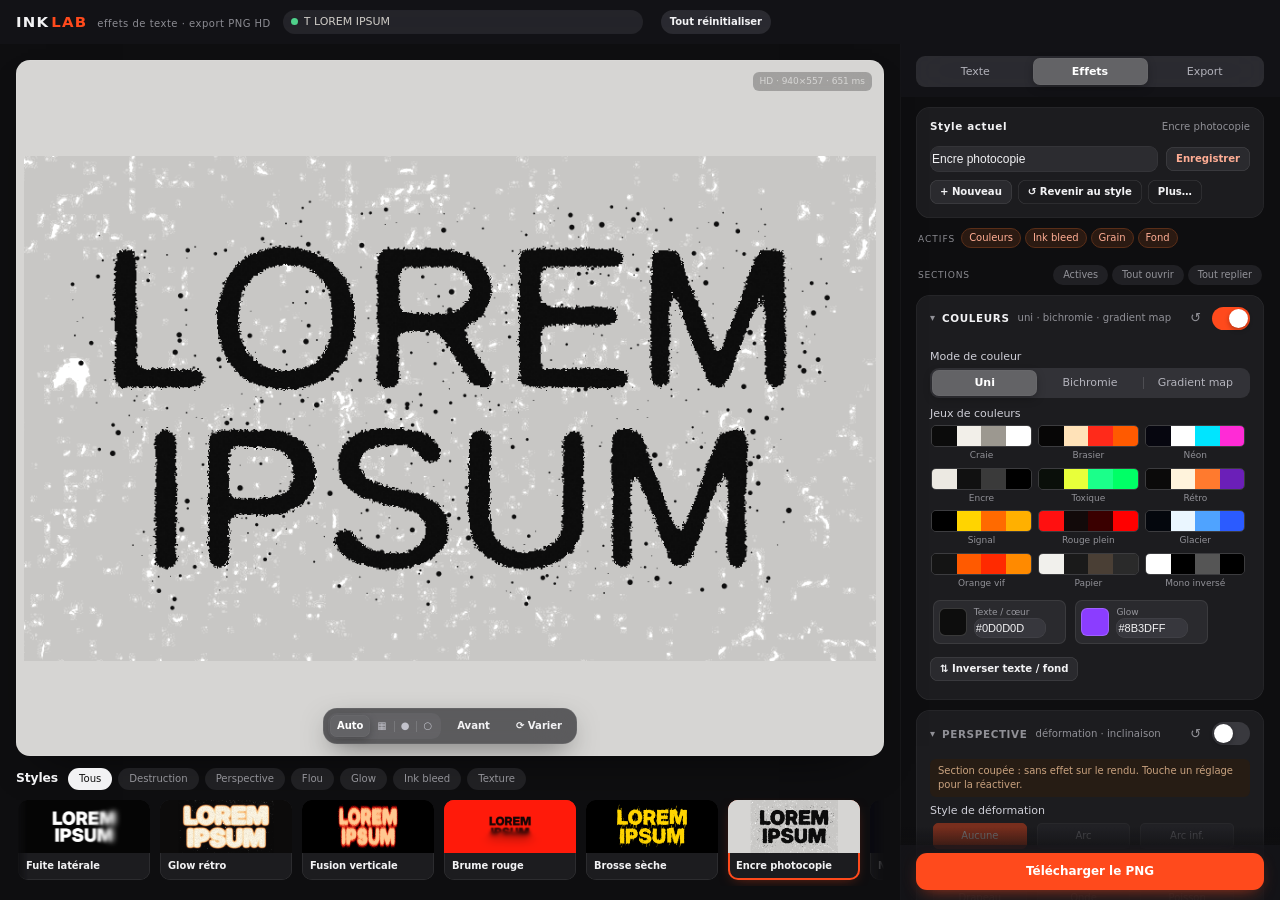
==== commit 3cb94a8a: "Volet PPT : réinit visible, styles dans le défilement, cadrage serré, taille d'aperçu, Tout ouvrir/r" ====
--- a/index.html
+++ b/index.html
@@ -334,7 +334,6 @@
 body.web #ctxBanner { display: none !important; }
 body.web #pvWrap { grid-column: 1; grid-row: 2 / 4; display: flex; flex-direction: column; min-height: 0; padding: 16px; border-bottom: 0; border-right: 1px solid var(--line); }
 body.web #pvBox { flex: 1; height: auto !important; min-height: 260px; border-radius: 14px; }
-body.web #pvSizeSeg { display: none; }
 body.web #scroll { grid-column: 2; grid-row: 2; min-height: 0; overflow-y: auto; }
 body.web #bottom { grid-column: 2; grid-row: 3; }
 body.web .sec { margin: 10px 0; }
@@ -347,7 +346,7 @@
 @media (max-width: 860px) {
   body.web #app { display: flex; flex-direction: column; height: auto; min-height: 100vh; }
   body.web #pvWrap { position: sticky; top: env(safe-area-inset-top, 0px); z-index: 5; background-color: var(--bg); padding: 10px 16px 8px; border-right: 0; border-bottom: 1px solid var(--line); }
-  body.web #pvBox { flex: none; height: 38vh !important; min-height: 190px; }
+  body.web #pvBox { flex: none; min-height: 150px; }
   body.web #scroll { overflow: visible; padding-left: max(16px, env(safe-area-inset-left, 0px)); padding-right: max(16px, env(safe-area-inset-right, 0px)); }
   body.web #bottom { position: sticky; bottom: 0; z-index: 5; padding-left: max(16px, env(safe-area-inset-left, 0px)); padding-bottom: max(10px, env(safe-area-inset-bottom, 0px)); }
   body.web .sec { margin: 10px 0; }
@@ -355,7 +354,7 @@
 }
 
 /* ===== Volet PowerPoint ===== */
-body.ppt #pvBox { height: 200px; }
+
 body.ppt #top { padding-left: 10px; padding-right: 10px; }
 .btn.busy { opacity: .6; pointer-events: none; }
 
@@ -556,6 +555,7 @@
 .pvBar.hud .btn { margin: 0; background-color: transparent; box-shadow: none; padding: 5px 10px; }
 .pvBar.hud .btn:hover { background-color: rgba(255,255,255,0.08); }
 body.web #pvSizeSeg { display: none; }
+@media (max-width: 860px) { body.web #pvSizeSeg { display: inline-flex; } }
 #pvMs { top: 12px; bottom: auto; right: 12px; }
 #pvHint { left: 12px; bottom: auto; top: 12px; }
 #pvBadge { left: 12px; top: 12px; }
@@ -651,10 +651,13 @@
 
 /* ---------- Volet PowerPoint ---------- */
 body.ppt #pvWrap { padding: 10px 12px 10px; border-bottom: 0; box-shadow: 0 0.5px 0 var(--line); }
-body.ppt #pvBox { height: 190px !important; }
+body.ppt #pvBox { transition: height var(--spring-t) var(--spring); }
 body.ppt .pvBar.hud { bottom: 8px; padding: 4px; gap: 4px; }
 body.ppt .pvBar.hud .seg.mini .segBtn { padding: 3px 6px; }
-body.ppt #pvSizeSeg { display: none; }
+body.ppt #pvSizeSeg { display: inline-flex; }
+body.ppt #top { padding-right: 46px; }               /* le bouton « i » de PowerPoint recouvre le coin */
+.styles.inScroll { margin: 12px 0 2px; }
+.styles.inScroll .stripNav.prev { left: -10px; } .styles.inScroll .stripNav.next { right: -10px; }
 body.ppt #tplGrid .tpl { flex-basis: 108px; width: 108px; }
 body.ppt #tplGrid .tplThumb, body.ppt #tplGrid .tplFallback, body.ppt #tplGrid .tplImg { height: 43px; }
 body.ppt .stylesTitle { font-size: 0.85rem; }
@@ -666,7 +669,7 @@
 
 @media (max-width: 860px) {
   body.web #pvWrap { padding: 10px max(16px, env(safe-area-inset-left, 0px)) 8px; gap: 8px; }
-  body.web #pvBox { height: 30vh !important; min-height: 170px; }
+  body.web #pvBox { min-height: 150px; transition: height var(--spring-t) var(--spring); }
   body.web #bottom { align-self: stretch; }
   body.web #tplGrid .tpl { flex-basis: 104px; width: 104px; }
   body.web #tplGrid .tplThumb, body.web #tplGrid .tplFallback, body.web #tplGrid .tplImg { height: 42px; }
@@ -2110,7 +2113,7 @@
     outputTitle: "Export",
     outputSub: "PNG transparent · HD",
     textSub: "contenu · police · taille",
-    fillPreview: true,
+    get fillPreview() { return window.innerWidth > 860; },
     adobe: !window.claude,                      // les pages Claude n'acceptent que Google Fonts
     applyLabel: () => "Télécharger le PNG",
     emptyMessage: () => "Tape un texte dans la section « Texte » pour commencer.",
@@ -3520,9 +3523,11 @@
 /* ======================================================================= */
 /*  APERÇU (canvas) et RENDU COMPLET                                        */
 /* ======================================================================= */
+const PV_SIZES = { S: 140, M: 200, L: 290, XL: 400 };
 function applyPvSize() {
   const box = $("pvBox"); if (!box) return;
-  if (!HOST.fillPreview) box.style.height = (PV_HEIGHTS[S.pvSize] || 240) + "px";
+  if (!HOST.fillPreview) box.style.height = (PV_SIZES[S.pvSize] || 200) + "px"; else box.style.height = "";
+  clearTimeout(applyPvSize._t); applyPvSize._t = setTimeout(() => scheduleRender(true), 380);
   updatePvBar();
 }
 async function renderPreview(hq) {
@@ -3545,21 +3550,27 @@
   else if (S.pvBg === "light") bg = { color: [0.95, 0.95, 0.94] };
   else bg = { rgb: E.renderBackground(r.w, r.h, P, { pxScale: r.pxScale, ax: r.ax, ay: r.ay, texBg }) };
   const rgb = E.toRGB8(r.img, r.w, r.h, bg);
-  const sc = Math.min(bw / r.w, bh / r.h);
+  // cadrage serré sur le contenu (les marges réservées aux effets ne prennent plus de place)
+  const bb = ((r.meta && r.meta.prog && r.meta.prog.active) || bg.rgb) ? { x: 0, y: 0, w: r.w, h: r.h }
+    : alphaBounds(r.img.a, r.w, r.h, Math.round(Math.min(r.w, r.h) * 0.03));
+  const sc = Math.min((bw - 16) / bb.w, (bh - 16) / bb.h);
   if (!S.compare) drawHandles(rgb, r.w, r.h, r.meta, sc);
   const cv = $("pvImg");
-  cv.width = r.w; cv.height = r.h;
-  const x = cv.getContext("2d"), id = x.createImageData(r.w, r.h), d = id.data;
-  for (let i = 0, j = 0; i < r.w * r.h; i++, j += 3) { d[i * 4] = rgb[j]; d[i * 4 + 1] = rgb[j + 1]; d[i * 4 + 2] = rgb[j + 2]; d[i * 4 + 3] = 255; }
+  cv.width = bb.w; cv.height = bb.h;
+  const x = cv.getContext("2d"), id = x.createImageData(bb.w, bb.h), d = id.data;
+  for (let yy = 0; yy < bb.h; yy++) for (let xx = 0; xx < bb.w; xx++) {
+    const j = ((yy + bb.y) * r.w + xx + bb.x) * 3, i = (yy * bb.w + xx) * 4;
+    d[i] = rgb[j]; d[i + 1] = rgb[j + 1]; d[i + 2] = rgb[j + 2]; d[i + 3] = 255;
+  }
   x.putImageData(id, 0, 0);
-  cv.style.width = Math.max(1, Math.round(r.w * sc)) + "px";
-  cv.style.height = Math.max(1, Math.round(r.h * sc)) + "px";
+  cv.style.width = Math.max(1, Math.round(bb.w * sc)) + "px";
+  cv.style.height = Math.max(1, Math.round(bb.h * sc)) + "px";
   cv.style.display = "block";
   const c = bg.color || E.hexToRgb(P.bg);
   box.style.backgroundColor = bg.checker ? "#1d1d20" : "rgb(" + c.map(v => Math.round(v * 255)).join(",") + ")";
-  S.lastPv = { w: r.w, h: r.h, sc, meta: r.meta };
+  S.lastPv = { w: r.w, h: r.h, sc, meta: r.meta, crop: bb };
   $("pvHint").style.display = r.meta && r.meta.prog && r.meta.prog.active && !S.compare ? "block" : "none";
-  $("pvMs").textContent = (hq ? "HD · " : "") + r.w + "×" + r.h + " · " + (Date.now() - t0) + " ms";
+  $("pvMs").textContent = (hq ? "HD · " : "") + bb.w + "×" + bb.h + " · " + (Date.now() - t0) + " ms";
 }
 function setSource(src) {
   S.src = src; S.cache.clear(); S.maskCache.clear();
@@ -3614,7 +3625,20 @@
     }
   }
   x.putImageData(id, 0, 0);
-  return { canvas: out, w, h, scaled: f, center: { x: pad + m.w / 2, y: pad + m.h / 2 }, textW: m.w, textH: m.h };
+  // pas de marge vide : on recadre au plus près de ce qui est visible
+  const bb = alphaBounds(img.a, w, h, Math.max(2, Math.round(unit * 0.02)));
+  if (opts.trim === false || (bb.w === w && bb.h === h)) return { canvas: out, w, h, scaled: f, center: { x: pad + m.w / 2, y: pad + m.h / 2 }, textW: m.w, textH: m.h };
+  const crop = document.createElement("canvas"); crop.width = bb.w; crop.height = bb.h;
+  crop.getContext("2d").drawImage(out, bb.x, bb.y, bb.w, bb.h, 0, 0, bb.w, bb.h);
+  return { canvas: crop, w: bb.w, h: bb.h, scaled: f, center: { x: pad + m.w / 2 - bb.x, y: pad + m.h / 2 - bb.y }, textW: m.w, textH: m.h };
+}
+/** Cadre serré autour du contenu visible (alpha) + petite marge. */
+function alphaBounds(a, w, h, margin) {
+  let x0 = w, y0 = h, x1 = -1, y1 = -1;
+  for (let y = 0; y < h; y++) { const o = y * w; for (let x = 0; x < w; x++) if (a[o + x] > 0.004) { if (x < x0) x0 = x; if (x > x1) x1 = x; if (y < y0) y0 = y; if (y > y1) y1 = y; } }
+  if (x1 < 0) return { x: 0, y: 0, w, h };
+  x0 = Math.max(0, x0 - margin); y0 = Math.max(0, y0 - margin); x1 = Math.min(w - 1, x1 + margin); y1 = Math.min(h - 1, y1 + margin);
+  return { x: x0, y: y0, w: x1 - x0 + 1, h: y1 - y0 + 1 };
 }
 function canvasToBlob(c, type, q) { return new Promise((res, rej) => c.toBlob(b => b ? res(b) : rej(new Error("export impossible")), type || "image/png", q)); }
 
@@ -3623,7 +3647,8 @@
 function pvToCanvas(e) {
   const img = $("pvImg"); const r = img.getBoundingClientRect();
   const lp = S.lastPv; if (!lp || !r.width) return null;
-  return { x: (e.clientX - r.left) * lp.w / r.width, y: (e.clientY - r.top) * lp.h / r.height };
+  const c = lp.crop || { x: 0, y: 0, w: lp.w, h: lp.h };
+  return { x: c.x + (e.clientX - r.left) * c.w / r.width, y: c.y + (e.clientY - r.top) * c.h / r.height };
 }
 function rubberband(over, dim, c) { c = c || 0.55; return (over * dim * c) / (dim + c * Math.abs(over)); }
 function wirePreviewDrag() {
@@ -3727,6 +3752,7 @@
     /* ---- Scène : capsule flottante sur l'aperçu ---- */
     const bar = pvWrap.querySelector(".pvBar");
     bar.classList.add("hud"); pvBox.appendChild(bar);
+    if (document.body.classList.contains("ppt")) bar.querySelectorAll(".btn").forEach(b => { if (/Varier/.test(b.textContent)) { b.title = "Varier"; b.textContent = "⟳"; } });
     // statut : petit message flottant (HUD) en haut de la scène
     const st = $("status"); pvBox.appendChild(st);
     // status() réécrit className : l'affichage passe par data-show (non observé, donc pas de boucle)
@@ -3746,7 +3772,7 @@
     strip.appendChild(head);
     strip.appendChild($("tplGrid"));
     const chips = pvWrap.querySelector(".chipsRow");
-    pvWrap.appendChild(strip);
+    pvWrap.appendChild(strip);   // (déplacée dans le défilement pour le volet PowerPoint, plus bas)
     // flèches de défilement (pointeur précis) : défilement doux d'une page
     const grid = $("tplGrid");
     ["prev", "next"].forEach(d => {
@@ -3761,6 +3787,7 @@
     const seg = el("div", "seg tabSeg", TABS.map(([k, l]) => `<div class="segBtn" id="tab-${k}" role="tab">${l}</div>`).join(""));
     tabs.appendChild(seg);
     scroll.insertBefore(tabs, scroll.firstChild);
+    if (document.body.classList.contains("ppt")) { strip.classList.add("inScroll"); scroll.insertBefore(strip, tabs); }
     const pText = el("div", "panel"), pFx = el("div", "panel"), pOut = el("div", "panel");
     pText.id = "panel-text"; pFx.id = "panel-fx"; pOut.id = "panel-out";
     const endSpace = scroll.querySelector(".endSpace");
@@ -3808,6 +3835,14 @@
     TABS.forEach(([k]) => $("tab-" + k).tabIndex = 0);
     show(S.ui.tab && TABS.some(t => t[0] === S.ui.tab) ? S.ui.tab : "fx");
 
+    // « Tout ouvrir / Tout replier / Actives » : sections d'effets uniquement
+    window.setAllCollapsed = function (mode) {
+      PR.SCHEMA.forEach(sec => {
+        if (sec.id === "output") return;
+        const want = mode === "all" ? true : mode === "none" ? false : !(sec.toggle ? S.params[sec.toggle] : false);
+        if (!!S.collapsed[sec.id] !== want) toggleSection(sec.id);
+      });
+    };
     // cliquer une puce d'effet ouvre l'onglet Effets sur la bonne section
     const origOpen = window.openSection;
     window.openSection = function (id) { if (S.ui.tab !== "fx") show("fx", true); return origOpen.apply(this, arguments); };
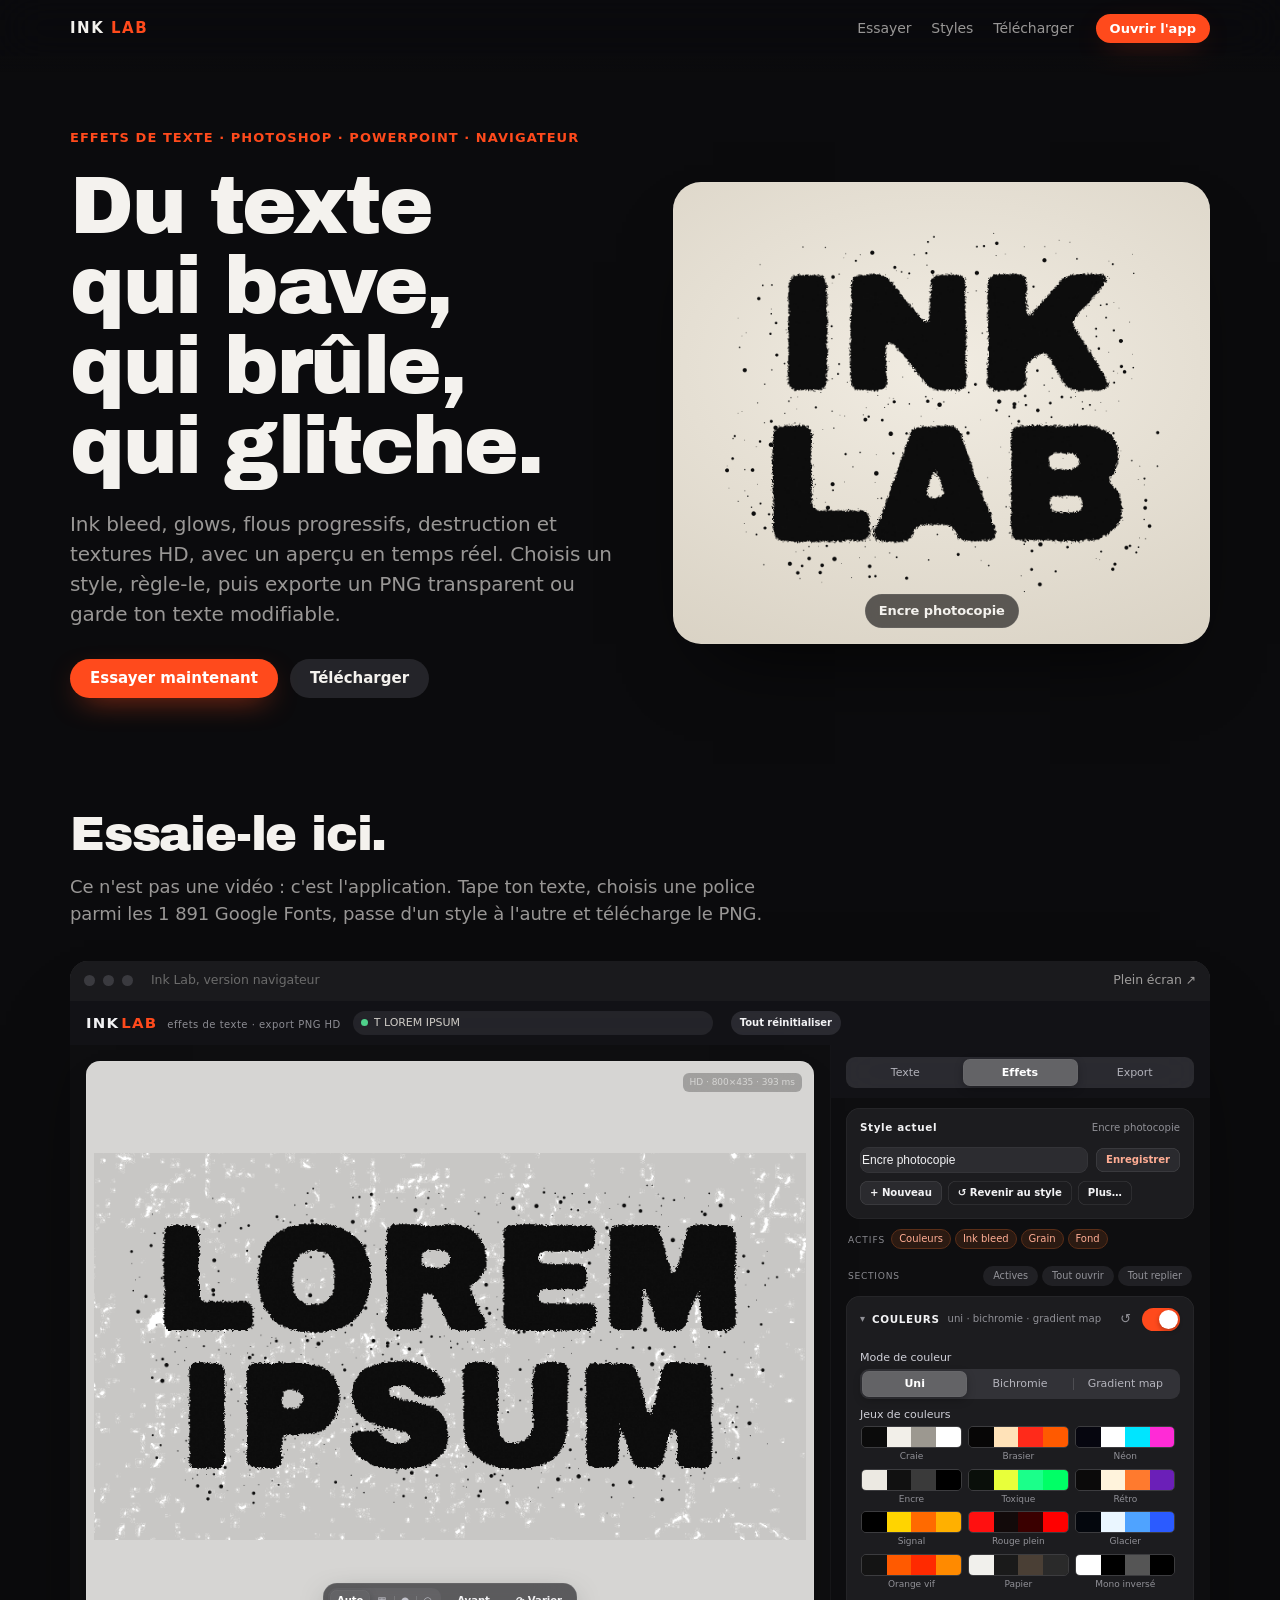
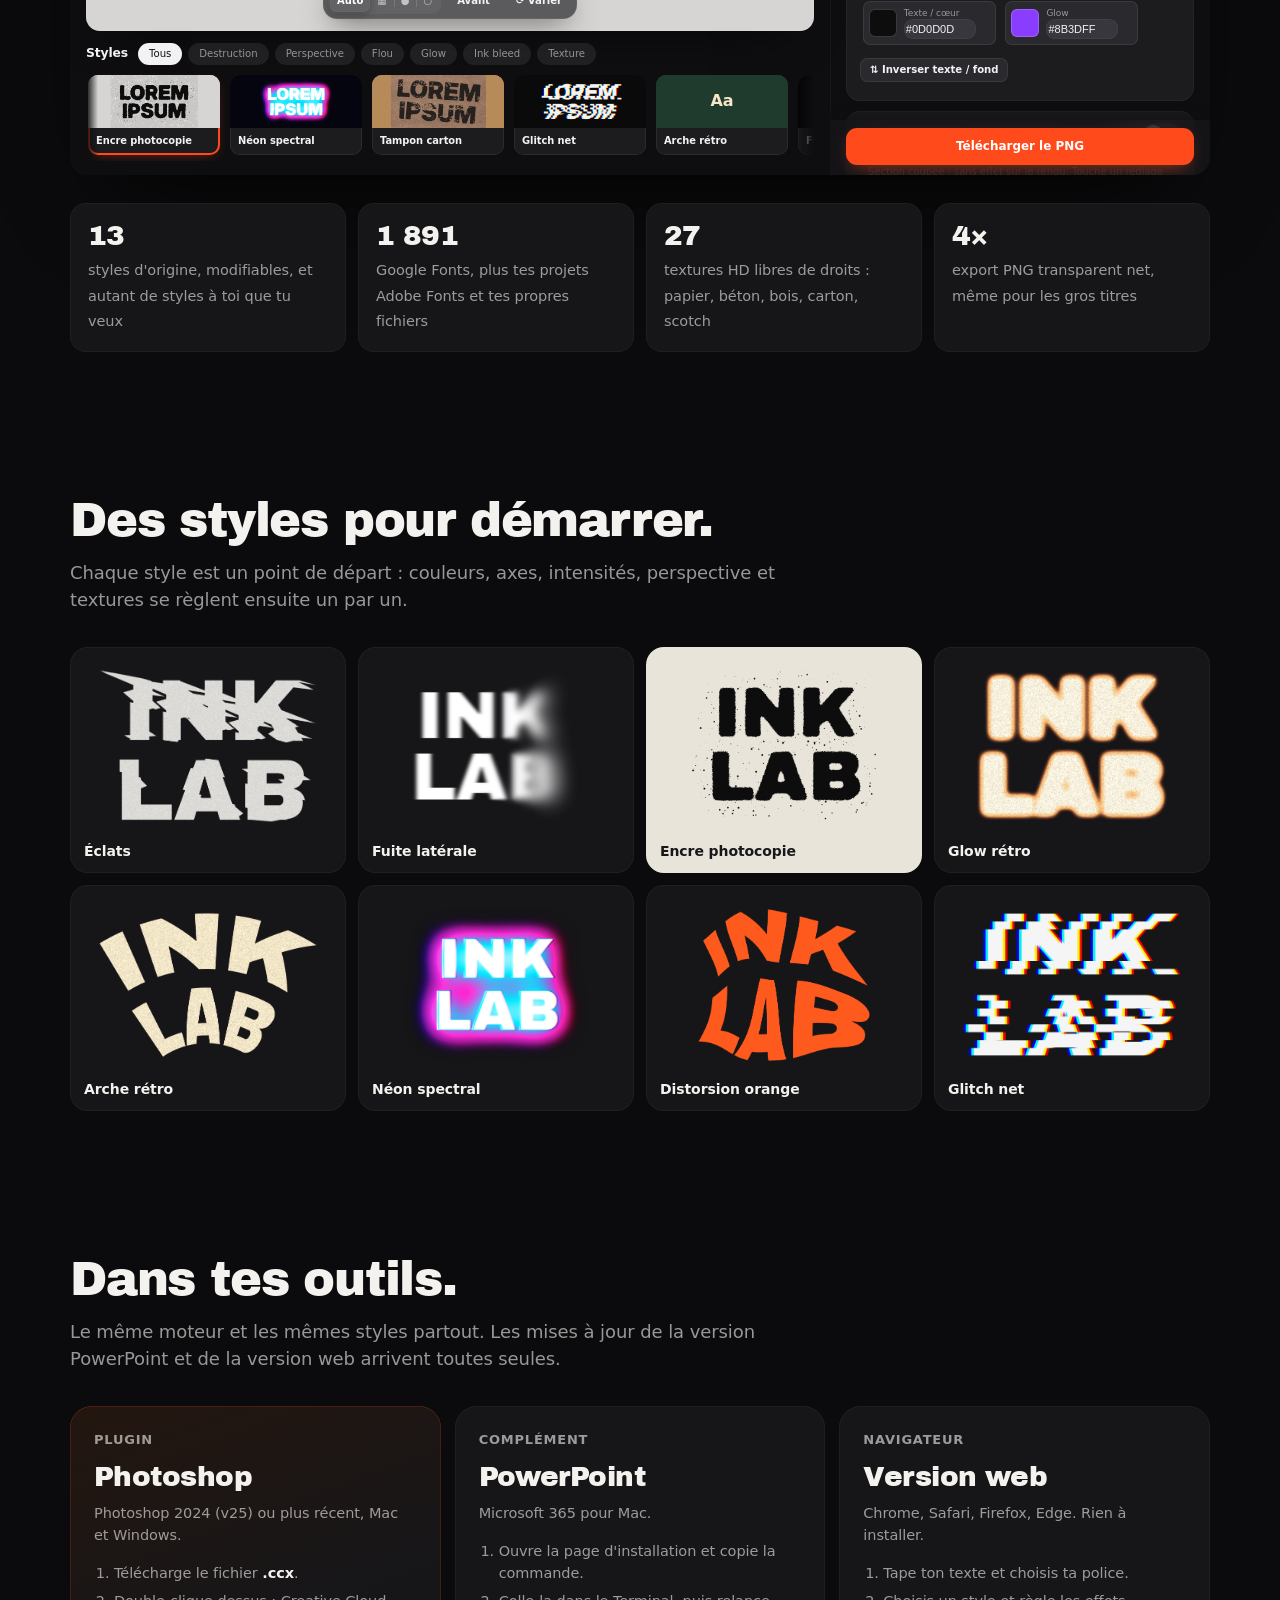
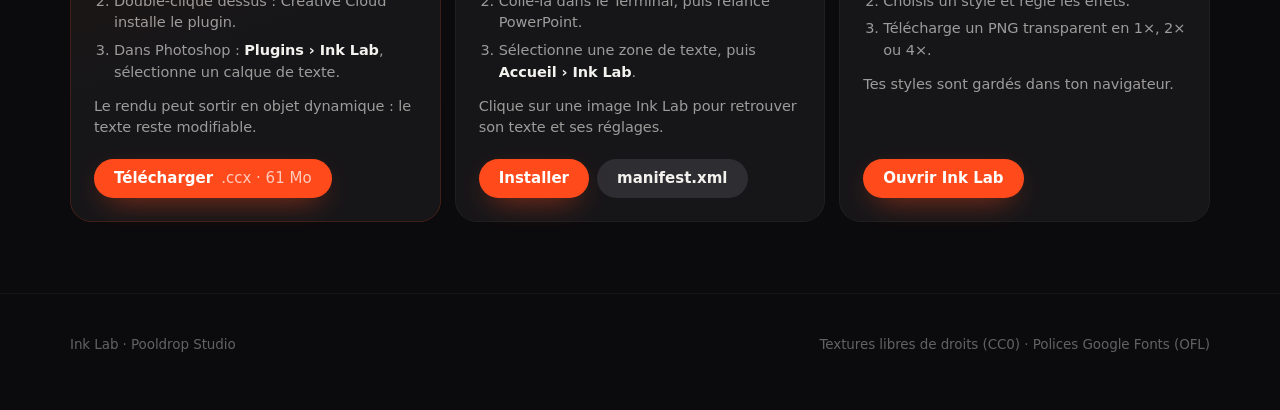
==== commit 89cb8cd3: "Landing page : appli web intégrée, styles, téléchargements Photoshop (.ccx) et PowerPoint ; appli dé" ====
--- a/index.html
+++ b/index.html
@@ -3,3953 +3,280 @@
 <head>
 <meta charset="utf-8" />
 <meta name="viewport" content="width=device-width, initial-scale=1, viewport-fit=cover" />
-<meta name="theme-color" content="#0e0e10" />
+<meta name="theme-color" content="#0b0b0d" />
 <title>Ink Lab</title>
+<meta name="description" content="Effets de texte pour Photoshop, PowerPoint et le navigateur : ink bleed, glows, flous, destruction, textures HD." />
 <link rel="icon" href="icon.png" />
 <link rel="preconnect" href="https://fonts.googleapis.com" />
 <link rel="preconnect" href="https://fonts.gstatic.com" crossorigin />
+<link rel="stylesheet" href="https://fonts.googleapis.com/css2?family=Archivo+Black&display=swap" />
 <style>
+/* Scène sombre, une seule couleur d'accent (l'orange encre), le texte traité comme matière.
+   Mise en page : grand titre + vitrine qui change de style, appli en vrai, styles, téléchargements. */
 :root {
-  --bg: #121214;
-  --panel: #1a1a1d;
-  --panel2: #222226;
-  --line: #2d2d32;
-  --line2: #3a3a40;
-  --text: #ebe8e2;
-  --mute: #8c8a86;
+  --bg: #0b0b0d;
+  --card: #161619;
+  --card2: #1e1e22;
+  --fg: #f4f2ee;
+  --mute: rgba(240, 238, 234, 0.62);
+  --mute2: rgba(240, 238, 234, 0.38);
+  --line: rgba(255, 255, 255, 0.08);
   --acc: #ff4a1c;
-  --acc2: #ffad94;
-  --ok: #4fd18b;
-  --err: #ff5d5d;
-}
-
-html, body {
-  margin: 0; padding: 0; height: 100%;
-  background-color: var(--bg); color: var(--text);
-  font-family: -apple-system, "Segoe UI", "Helvetica Neue", Arial, sans-serif;
-  font-size: 12px;
-}
-#app { display: flex; flex-direction: column; height: 100%; }
-
-/* ---------- En-tête ---------- */
-#top {
-  display: flex; align-items: center;
-  padding: 10px 12px 9px;
-  border-bottom: 1px solid var(--line);
-}
-.brand { display: flex; align-items: baseline; margin-right: 10px; }
-.logo { font-size: 16px; font-weight: 900; letter-spacing: 2px; color: var(--text); }
-.logoAcc { color: var(--acc); margin-left: 2px; }
-.ver { font-size: 9px; color: var(--mute); margin-left: 5px; }
-.srcChip {
-  flex: 1; display: flex; align-items: center; min-width: 0;
-  padding: 4px 8px; border-radius: 12px;
-  background-color: var(--panel2); border: 1px solid var(--line);
-}
-.srcDot { width: 7px; height: 7px; border-radius: 4px; background-color: #555; margin-right: 6px; flex-shrink: 0; }
-.srcDot.on { background-color: var(--ok); }
-.srcDot.warn { background-color: #e7b23a; }
-.srcName { font-size: 11px; color: #cfccc6; overflow: hidden; white-space: nowrap; text-overflow: ellipsis; }
-.iconBtn {
-  width: 26px; height: 26px; margin-left: 8px; border-radius: 13px;
-  display: flex; align-items: center; justify-content: center;
-  background-color: var(--panel2); border: 1px solid var(--line); color: var(--text);
-  font-size: 14px; cursor: pointer;
-}
-.iconBtn:hover { border-color: var(--acc); color: var(--acc); }
-
-/* ---------- Aperçu ---------- */
-#pvWrap { padding: 10px 10px 6px; border-bottom: 1px solid var(--line); }
-#pvBox {
-  position: relative; height: 230px; border-radius: 10px; overflow: hidden;
-  background-color: #0b0b0c; border: 1px solid var(--line);
-  display: flex; align-items: center; justify-content: center;
-}
-#pvImg { display: none; pointer-events: none; }
-#pvEmpty { position: absolute; left: 0; right: 0; top: 0; bottom: 0; display: flex; flex-direction: column; align-items: center; justify-content: center; }
-.emptyBig { font-size: 54px; font-weight: 900; color: #2a2a2e; }
-#pvEmptyMsg { color: var(--mute); font-size: 11px; text-align: center; padding: 0 20px; }
-#pvBadge {
-  position: absolute; left: 8px; top: 8px; display: none;
-  padding: 2px 7px; border-radius: 4px; font-size: 9px; font-weight: 700; letter-spacing: 1px;
-  background-color: var(--acc); color: #fff;
-}
-#pvMs { position: absolute; right: 8px; bottom: 6px; font-size: 9px; color: rgba(255,255,255,0.45); }
-.pvBar { display: flex; align-items: center; margin-top: 7px; }
-.pvBar .seg { margin-right: 6px; }
-.pvBar .btn { margin-right: 6px; }
-
-/* ---------- Zone défilante ---------- */
-#scroll { flex: 1; overflow-y: scroll; padding-top: 2px; }
-.endSpace { height: 20px; }
-
-.sec { margin: 8px 10px; background-color: var(--panel); border: 1px solid var(--line); border-radius: 10px; }
-.secHead { display: flex; align-items: center; padding: 10px 10px; cursor: pointer; }
-.secHead:hover .secTitle { color: #fff; }
-.chev { width: 12px; color: var(--mute); font-size: 10px; }
-.secNum { font-size: 9px; font-weight: 700; color: var(--acc); margin-right: 7px; letter-spacing: 1px; }
-.secTitle { font-weight: 800; letter-spacing: 1px; font-size: 11px; color: var(--text); }
-.secSub { flex: 1; color: var(--mute); margin-left: 8px; font-size: 10px; overflow: hidden; white-space: nowrap; text-overflow: ellipsis; }
-.secReset { color: var(--mute); font-size: 13px; padding: 0 3px; }
-.secReset:hover { color: var(--acc); }
-.secBody { padding: 0 12px 12px; }
-.sec.closed .secBody { display: none; }
-
-/* ---------- Lignes de paramètres ---------- */
-.row { padding-top: 7px; }
-.rowTop { display: flex; align-items: center; justify-content: space-between; }
-.lbl { color: #cfccc6; font-size: 11px; }
-.lbl:hover { color: #fff; }
-.val {
-  width: 52px; height: 20px; font-size: 11px; text-align: right;
-  color: var(--acc2); background-color: transparent; border: 1px solid transparent; border-radius: 4px;
-}
-.val:focus { border-color: var(--line2); background-color: #0f0f11; }
-sp-slider { display: block; width: 100%; margin-top: -2px; }
-.hint { color: var(--mute); font-size: 10px; margin-top: 2px; }
-
-.quick { display: flex; flex-wrap: wrap; margin-top: 2px; }
-.qBtn {
-  padding: 2px 6px; margin: 0 4px 4px 0; border-radius: 4px; font-size: 10px;
-  color: var(--mute); background-color: var(--panel2); border: 1px solid var(--line); cursor: pointer;
-}
-.qBtn:hover { color: var(--text); border-color: var(--line2); }
-.qBtn.on { color: #fff; border-color: var(--acc); }
-
-/* ---------- Segments ---------- */
-.seg { display: flex; border: 1px solid var(--line); border-radius: 6px; overflow: hidden; margin-top: 4px; }
-.seg.mini { margin-top: 0; }
-.segBtn {
-  flex: 1; text-align: center; padding: 5px 6px; font-size: 11px;
-  color: var(--mute); background-color: var(--panel2); cursor: pointer;
-  border-right: 1px solid var(--line);
-}
-.segBtn:last-child { border-right: none; }
-.seg.mini .segBtn { padding: 4px 7px; font-size: 10px; }
-.segBtn:hover { color: var(--text); }
-.segBtn.on { background-color: var(--acc); color: #fff; }
+  --paper: #e9e4da;
+  --display: "Archivo Black", "Helvetica Neue", Arial, sans-serif;
+  --text: -apple-system, BlinkMacSystemFont, system-ui, "Segoe UI", Roboto, sans-serif;
+  --spring: linear(0, 0.067, 0.205, 0.358, 0.499, 0.619, 0.715, 0.79, 0.848, 0.89, 0.921, 0.944, 0.96, 0.972, 0.981, 0.986, 0.991, 0.993, 0.995, 0.997, 0.998, 0.999, 1);
+  color-scheme: dark;
+}
+* { box-sizing: border-box; }
+html { scroll-behavior: smooth; scroll-padding-top: 72px; }
+body { margin: 0; background-color: var(--bg); color: var(--fg); font: 17px/1.5 var(--text); letter-spacing: -0.005em; -webkit-font-smoothing: antialiased; overflow-x: hidden; }
+img { max-width: 100%; display: block; }
+a { color: inherit; }
+.wrap { max-width: 1180px; margin: 0 auto; padding-left: max(20px, env(safe-area-inset-left, 0px)); padding-right: max(20px, env(safe-area-inset-right, 0px)); }
+:focus-visible { outline: 2px solid var(--acc); outline-offset: 3px; border-radius: 8px; }
+
+/* ---------- Barre de navigation translucide ---------- */
+body::before { content: ""; position: fixed; inset: 0 0 auto; height: env(safe-area-inset-top, 0px); z-index: 30; background-color: rgba(11, 11, 13, 0.72); }
+.nav { position: sticky; top: env(safe-area-inset-top, 0px); z-index: 20; background-color: rgba(11, 11, 13, 0.62);
+  -webkit-backdrop-filter: blur(24px) saturate(180%); backdrop-filter: blur(24px) saturate(180%); }
+.nav::after { content: ""; position: absolute; left: 0; right: 0; bottom: -16px; height: 16px; pointer-events: none; background: linear-gradient(rgba(11,11,13,.5), rgba(11,11,13,0)); }
+.nav .wrap { display: flex; align-items: center; gap: 22px; height: 56px; }
+.logo { font-weight: 800; letter-spacing: 0.1em; font-size: 15px; text-decoration: none; white-space: nowrap; }
+.logo b { color: var(--acc); }
+.nav nav { display: flex; gap: 20px; margin-left: auto; }
+.nav nav a { text-decoration: none; font-size: 14px; color: var(--mute); transition: color 160ms ease; }
+.nav nav a:hover { color: var(--fg); }
 
 /* ---------- Boutons ---------- */
-.btnRow { display: flex; flex-wrap: wrap; align-items: center; margin-top: 7px; }
-.btn {
-  padding: 7px 12px; border-radius: 6px; cursor: pointer; text-align: center;
-  background-color: var(--panel2); color: var(--text); border: 1px solid var(--line2);
-  font-size: 11px; font-weight: 600;
-}
-.btn:hover { border-color: #5a5a62; }
-.btn.mini { padding: 4px 8px; font-size: 10px; margin: 0 5px 5px 0; }
-.btn.ghost { background-color: transparent; }
-.btn.accent { border-color: var(--acc); color: var(--acc2); }
-.btn.danger { color: #ff8b8b; }
-.btn.danger.armed { background-color: var(--err); color: #fff; border-color: var(--err); }
-.btn.primary { background-color: var(--acc); border-color: var(--acc); color: #fff; font-weight: 800; letter-spacing: 0.5px; }
-.btn.primary:hover { background-color: #ff6338; }
-.btn.disabled { opacity: 0.45; }
-
-/* ---------- Templates ---------- */
-.filterRow { display: flex; flex-wrap: wrap; margin-bottom: 6px; }
-.fBtn {
-  padding: 3px 8px; margin: 0 4px 4px 0; border-radius: 10px; font-size: 10px; cursor: pointer;
-  color: var(--mute); border: 1px solid var(--line);
-}
-.fBtn:hover { color: var(--text); }
-.fBtn.on { color: #fff; background-color: var(--acc); border-color: var(--acc); }
-#tplGrid { display: flex; flex-wrap: wrap; margin: 0 -3px; }
-.tpl {
-  width: 46%; margin: 3px 1.5%; border-radius: 8px; overflow: hidden; cursor: pointer;
-  border: 1px solid var(--line); background-color: var(--panel2);
-}
-.tpl:hover { border-color: #55555c; }
-.tpl.on { border-color: var(--acc); }
-.tplThumb { position: relative; height: 62px; overflow: hidden; }
-.tplFallback { height: 62px; display: flex; align-items: center; justify-content: center; font-size: 24px; font-weight: 900; }
-.tplImg { position: absolute; left: 0; top: 0; width: 100%; height: 62px; display: none; }
-.tplMeta { display: flex; align-items: center; padding: 5px 7px; }
-.tplName { flex: 1; font-size: 11px; font-weight: 700; color: var(--text); overflow: hidden; white-space: nowrap; text-overflow: ellipsis; }
-.tplTag { font-size: 9px; color: var(--mute); margin-left: 4px; }
-.tpl.on .tplTag { color: var(--acc2); }
-.tplEdit { margin-top: 10px; padding-top: 8px; border-top: 1px solid var(--line); }
-.txt {
-  width: 100%; height: 26px; margin-top: 4px; font-size: 12px;
-  color: var(--text); background-color: #0f0f11; border: 1px solid var(--line2); border-radius: 5px;
-}
-.badge { font-size: 9px; padding: 1px 6px; border-radius: 8px; background-color: #3b2a14; color: #ffc46b; display: none; }
-.badge.on { display: block; }
-
-/* ---------- Couleurs ---------- */
-.palWrap { display: flex; flex-wrap: wrap; margin: 4px -2px 4px; }
-.palItem { width: 31%; margin: 0 1% 6px; cursor: pointer; }
-.pal { display: flex; height: 22px; border-radius: 5px; overflow: hidden; border: 1px solid var(--line2); }
-.palItem:hover .pal { border-color: var(--acc); }
-.palSw { flex: 1; }
-.palName { font-size: 9px; color: var(--mute); margin-top: 2px; text-align: center; }
-.swWrap { display: flex; flex-wrap: wrap; margin: 4px -2px 0; }
-.sw {
-  width: 41%; margin: 0 1.5% 6px; display: flex; align-items: center;
-  background-color: var(--panel2); border: 1px solid var(--line); border-radius: 7px; padding: 5px;
-}
-.swColor { width: 28px; height: 28px; border-radius: 6px; border: 1px solid rgba(255,255,255,0.18); cursor: pointer; flex-shrink: 0; }
-.swColor:hover { border-color: #fff; }
-.swMeta { margin-left: 7px; flex: 1; min-width: 0; }
-.swLbl { font-size: 9px; color: var(--mute); }
-.hex {
-  width: 72px; height: 20px; font-size: 11px; color: var(--text);
-  background-color: transparent; border: 1px solid transparent; border-radius: 4px;
-}
-.hex:focus { border-color: var(--line2); background-color: #0f0f11; }
-
-/* ---------- Sortie ---------- */
-.ckRow { display: flex; align-items: center; margin-top: 6px; }
-.ckRow sp-checkbox { font-size: 11px; }
-.note { color: var(--mute); font-size: 10px; margin-top: 6px; line-height: 14px; }
-
-/* ---------- Pied ---------- */
-#bottom { border-top: 1px solid var(--line); padding: 8px 10px 10px; background-color: var(--bg); }
-#bottom .btnRow { margin-top: 6px; flex-wrap: nowrap; }
-#bottom .btn { flex: 1; }
-#bottom .btn.ghost { flex: 0 0 auto; margin-right: 8px; }
-#status { font-size: 10px; color: var(--mute); min-height: 13px; overflow: hidden; white-space: nowrap; text-overflow: ellipsis; }
-#status.ok { color: var(--ok); }
-#status.err { color: var(--err); }
-#status.busy { color: #ffc46b; }
-
-/* ===================== v2 ===================== */
-/* Bandeau objet dynamique */
-#ctxBanner { display: none; margin: 8px 10px 0; padding: 8px 10px; border-radius: 8px; background-color: #2a1a12; border: 1px solid #5a2e18; }
-#ctxBanner.on { display: block; }
-#ctxBanner.edit { background-color: #12241b; border-color: #23573b; }
-.bnTxt { font-size: 11px; color: #f2d8c8; line-height: 15px; }
-#ctxBanner.edit .bnTxt { color: #c9f0da; }
-#ctxBanner .btnRow { margin-top: 6px; }
-
-/* Aperçu */
-#pvHint { position: absolute; left: 8px; bottom: 6px; font-size: 9px; color: rgba(255,255,255,0.55); display: none; }
-#pvBox.drag { cursor: ew-resize; }
-
-/* Grille de styles (perspective) */
-.styleGrid { display: flex; flex-wrap: wrap; margin: 4px -2px 2px; }
-.stBtn {
-  width: 29%; margin: 0 1.5% 5px; padding: 5px 0; text-align: center; font-size: 10px; border-radius: 5px; cursor: pointer;
-  color: var(--mute); background-color: var(--panel2); border: 1px solid var(--line);
-}
-.stBtn:hover { color: var(--text); border-color: var(--line2); }
-.stBtn.on { color: #fff; background-color: var(--acc); border-color: var(--acc); }
-
-/* Textures */
-.texTarget { margin-top: 2px; }
-.texCats { display: flex; flex-wrap: wrap; margin: 8px 0 4px; }
-.texGrid { display: flex; flex-wrap: wrap; margin: 0 -2px; max-height: 260px; overflow-y: scroll; }
-.texItem { width: 29%; margin: 0 1.5% 6px; cursor: pointer; border-radius: 6px; overflow: hidden; border: 1px solid var(--line); background-color: var(--panel2); }
-.texItem:hover { border-color: #55555c; }
-.texItem.on { border-color: var(--acc); }
-.texImg { width: 100%; height: 52px; display: block; }
-.texNone { height: 52px; display: flex; align-items: center; justify-content: center; color: var(--mute); font-size: 18px; }
-.texName { font-size: 9px; color: #cfccc6; padding: 3px 4px; overflow: hidden; white-space: nowrap; text-overflow: ellipsis; }
-.texItem.on .texName { color: var(--acc2); }
-.texInfo { font-size: 10px; color: var(--mute); margin-top: 4px; }
-#texParams .row:first-child { padding-top: 4px; }
-
-/* ===================== v2.1 : interrupteurs, groupes, résumé ===================== */
-.tg { width: 30px; height: 17px; border-radius: 9px; background-color: #3a3a40; position: relative; margin-left: 8px; cursor: pointer; flex-shrink: 0; }
-.tg .kn { position: absolute; left: 2px; top: 2px; width: 13px; height: 13px; border-radius: 7px; background-color: #9a9894; }
-.tg.on { background-color: var(--acc); }
-.tg.on .kn { left: 15px; background-color: #fff; }
-.sec.off .secTitle { color: var(--mute); }
-.sec.off .secNum { color: #6b6a68; }
-.sec.off .secBody .row, .sec.off .secBody .grp, .sec.off .secBody .styleGrid, .sec.off .secBody .palWrap,
-.sec.off .secBody .swWrap, .sec.off .secBody .texGrid, .sec.off .secBody .texCats, .sec.off .secBody .sw { opacity: 0.4; }
-.offNote { display: none; font-size: 10px; color: #c9a27f; background-color: #261c14; border-radius: 6px; padding: 5px 8px; margin: 2px 0 6px; }
-.sec.off .offNote { display: block; }
-.grp { font-size: 9px; font-weight: 800; letter-spacing: 1.2px; text-transform: uppercase; color: var(--acc2);
-  margin: 12px 0 0; padding-top: 8px; border-top: 1px solid var(--line); }
-.secBody > .grp:first-child, .offNote + .grp { border-top: none; padding-top: 0; margin-top: 4px; }
-.chipsRow { display: flex; align-items: center; margin-top: 7px; min-height: 20px; }
-.chipsLbl { font-size: 9px; color: var(--mute); letter-spacing: 1px; text-transform: uppercase; margin-right: 6px; flex-shrink: 0; }
-#fxChips { display: flex; flex-wrap: wrap; flex: 1; }
-.chip { font-size: 10px; padding: 2px 7px; margin: 0 4px 3px 0; border-radius: 9px; cursor: pointer;
-  color: var(--acc2); background-color: #2b1a12; border: 1px solid #5a2e18; }
-.chip:hover { color: #fff; border-color: var(--acc); }
-.chipNone { font-size: 10px; color: var(--mute); }
-.foldBar { display: flex; align-items: center; margin: 10px 10px 0; }
-.foldLbl { font-size: 9px; color: var(--mute); letter-spacing: 1px; text-transform: uppercase; flex: 1; }
-.foldBar .fBtn { margin: 0 0 0 4px; }
-.sw.solo { width: 96%; margin: 2px 0 4px; }
-
-/* Grille de templates compacte (3 colonnes) */
-#tplGrid .tpl { width: 29.5%; margin: 3px 1.5%; }
-#tplGrid .tplThumb, #tplGrid .tplFallback, #tplGrid .tplImg { height: 40px; }
-#tplGrid .tplFallback { font-size: 16px; }
-#tplGrid .tplMeta { padding: 4px 5px; }
-#tplGrid .tplName { font-size: 10px; }
-
-/* Bouton « Tout réinitialiser » (en-tête) */
-.hdrBtn { margin-left: 8px; padding: 5px 9px; border-radius: 13px; font-size: 10px; font-weight: 700; white-space: nowrap; cursor: pointer;
-  color: var(--text); background-color: var(--panel2); border: 1px solid var(--line2); flex-shrink: 0; }
-.hdrBtn:hover { border-color: var(--acc); color: var(--acc2); }
-.hdrBtn.undo { background-color: var(--acc); border-color: var(--acc); color: #fff; }
-.brand .ver { display: none; }
-
-/* Gradient map & journal */
-.gradBar { display: flex; height: 10px; border-radius: 5px; overflow: hidden; margin: 2px 0 8px; border: 1px solid var(--line2); }
-.gbSeg { flex: 1; }
-.opLog { max-height: 150px; overflow-y: scroll; background-color: #0f0f11; border: 1px solid var(--line); border-radius: 6px; padding: 5px 7px; margin-top: 4px; }
-.logLine { font-size: 10px; color: #a9a6a1; line-height: 14px; }
-.logLine.err { color: var(--err); }
-
-/* ===== Ajustements navigateur (page web + PowerPoint) ===== */
-:root { color-scheme: dark; }
-html, body { font-family: "Inter", -apple-system, "Segoe UI", "Helvetica Neue", Arial, sans-serif; font-size: 12.5px; -webkit-font-smoothing: antialiased; }
-* { box-sizing: border-box; }
-.btn, .segBtn, .fBtn, .qBtn, .stBtn, .tpl, .texItem, .palItem, .secHead, .iconBtn, .hdrBtn, .chip, .swColor { user-select: none; -webkit-user-select: none; cursor: pointer; }
-#pvImg { image-rendering: auto; }
-
-/* Curseurs natifs */
-input.rng { -webkit-appearance: none; appearance: none; display: block; width: 100%; height: 22px; margin: 0; background: transparent; cursor: pointer; }
-input.rng:focus { outline: none; }
-input.rng::-webkit-slider-runnable-track { height: 3px; border-radius: 2px; background-color: var(--line2); }
-input.rng::-moz-range-track { height: 3px; border-radius: 2px; background-color: var(--line2); }
-input.rng::-moz-range-progress { height: 3px; border-radius: 2px; background-color: var(--acc); }
-input.rng::-webkit-slider-thumb { -webkit-appearance: none; width: 14px; height: 14px; margin-top: -5.5px; border-radius: 50%; background-color: #f4f1ec; border: 2px solid var(--acc); box-shadow: 0 1px 3px rgba(0,0,0,.5); }
-input.rng::-moz-range-thumb { width: 11px; height: 11px; border-radius: 50%; background-color: #f4f1ec; border: 2px solid var(--acc); }
-input.rng:hover::-webkit-slider-thumb { transform: scale(1.12); }
-
-/* Cases à cocher */
-label.ck { display: flex; align-items: center; gap: 8px; font-size: 11.5px; color: var(--text); cursor: pointer; }
-label.ck input { -webkit-appearance: none; appearance: none; width: 15px; height: 15px; margin: 0; border-radius: 4px; border: 1px solid var(--line2); background-color: var(--panel2); display: grid; place-content: center; cursor: pointer; flex: 0 0 auto; }
-label.ck input:checked { background-color: var(--acc); border-color: var(--acc); }
-label.ck input:checked::after { content: ""; width: 7px; height: 4px; border-left: 2px solid #fff; border-bottom: 2px solid #fff; transform: translateY(-1px) rotate(-45deg); }
-
-/* Champs */
-.sel { width: 100%; margin-top: 4px; padding: 6px 8px; border-radius: 6px; border: 1px solid var(--line2); background-color: #0f0f11; color: var(--text); font: inherit; font-size: 12px; }
-.sel:focus, .txt:focus { outline: none; border-color: var(--acc); }
-textarea.txt.area { width: 100%; resize: vertical; min-height: 64px; font-size: 15px; font-weight: 700; line-height: 1.25; padding: 8px 10px; font-family: inherit; }
-#tx-sys { margin-top: 6px; }
-.twoCol { display: grid; grid-template-columns: 1fr 1fr; gap: 10px; }
-#fontWarn { color: #ffc46b; margin-top: 5px; }
-
-/* ===== Mise en page page web ===== */
-body.web { height: auto; min-height: 100%; }
-body.web #app { height: 100vh; height: 100dvh; display: grid; grid-template-columns: minmax(0, 1fr) 400px; grid-template-rows: auto minmax(0, 1fr) auto; }
-body.web #top { grid-column: 1 / 3; padding-left: max(16px, env(safe-area-inset-left, 0px)); padding-right: max(16px, env(safe-area-inset-right, 0px)); }
-body.web #ctxBanner { display: none !important; }
-body.web #pvWrap { grid-column: 1; grid-row: 2 / 4; display: flex; flex-direction: column; min-height: 0; padding: 16px; border-bottom: 0; border-right: 1px solid var(--line); }
-body.web #pvBox { flex: 1; height: auto !important; min-height: 260px; border-radius: 14px; }
-body.web #scroll { grid-column: 2; grid-row: 2; min-height: 0; overflow-y: auto; }
-body.web #bottom { grid-column: 2; grid-row: 3; }
-body.web .sec { margin: 10px 0; }
-body.web #scroll { padding-left: 16px; padding-right: max(16px, env(safe-area-inset-right, 0px)); }
-body.web #bottom { padding-left: 16px; padding-right: max(16px, env(safe-area-inset-right, 0px)); }
-body.web #pvWrap { padding-left: max(16px, env(safe-area-inset-left, 0px)); }
-.webTag { font-size: 10px; color: var(--mute); margin-left: 10px; letter-spacing: .5px; }
-#textSlot .sec { border-color: #3a2a24; }
-
-@media (max-width: 860px) {
-  body.web #app { display: flex; flex-direction: column; height: auto; min-height: 100vh; }
-  body.web #pvWrap { position: sticky; top: env(safe-area-inset-top, 0px); z-index: 5; background-color: var(--bg); padding: 10px 16px 8px; border-right: 0; border-bottom: 1px solid var(--line); }
-  body.web #pvBox { flex: none; min-height: 150px; }
-  body.web #scroll { overflow: visible; padding-left: max(16px, env(safe-area-inset-left, 0px)); padding-right: max(16px, env(safe-area-inset-right, 0px)); }
-  body.web #bottom { position: sticky; bottom: 0; z-index: 5; padding-left: max(16px, env(safe-area-inset-left, 0px)); padding-bottom: max(10px, env(safe-area-inset-bottom, 0px)); }
-  body.web .sec { margin: 10px 0; }
-  .webTag { display: none; }
-}
-
-/* ===== Volet PowerPoint ===== */
-
-body.ppt #top { padding-left: 10px; padding-right: 10px; }
-.btn.busy { opacity: .6; pointer-events: none; }
-
-/* =====================================================================
-   INK LAB — finition « fluide » (principes Apple, version web)
-   Réponse immédiate à l'appui · ressorts amortis · matériaux translucides
-   typographie système à tracking variable · accessibilité du mouvement
-   ===================================================================== */
-:root {
-  /* ressort critique (amortissement 1.0, réponse 0.35 s) : réglages, ouvertures */
-  --spring: linear(0, 0.067, 0.205, 0.358, 0.499, 0.619, 0.715, 0.79, 0.848, 0.89, 0.921, 0.944, 0.96, 0.972, 0.981, 0.986, 0.991, 0.993, 0.995, 0.997, 0.998, 0.999, 1);
-  --spring-t: 560ms;
-  /* ressort léger (amortissement 0.8, réponse 0.3 s) : uniquement après un geste (interrupteurs) */
-  --spring-b: linear(0, 0.083, 0.258, 0.451, 0.625, 0.763, 0.864, 0.933, 0.975, 0.999, 1.011, 1.015, 1.015, 1.012, 1.009, 1.007, 1.004, 1.003, 1.001, 1);
-  --spring-b-t: 660ms;
-  --press: 100ms ease-out;
-
-  --bg: #0e0e10;
-  --panel: #1c1c1f;          /* groupe (carte) */
-  --panel2: #2a2a2e;         /* contrôle */
-  --fill: rgba(120, 120, 128, 0.24);   /* piste des segments */
-  --thumb: #636366;          /* curseur des segments, comme un contrôle système */
-  --line: rgba(255, 255, 255, 0.08);
-  --line2: rgba(255, 255, 255, 0.14);
-  --text: #f2f2f4;
-  --mute: rgba(235, 235, 245, 0.56);
-  --mute2: rgba(235, 235, 245, 0.32);
-  --material: rgba(22, 22, 25, 0.72);
-  color-scheme: dark;
-}
-
-/* ---------- Typographie : police système, tracking selon la taille ---------- */
-html, body {
-  font-family: -apple-system, BlinkMacSystemFont, system-ui, "Segoe UI", "Helvetica Neue", Arial, sans-serif;
-  font-size: 13px; line-height: 1.4; letter-spacing: -0.003em;
-  font-optical-sizing: auto;
-}
-.logo { font-size: 1.15rem; font-weight: 800; letter-spacing: 0.08em; }
-.secTitle { font-size: 0.8rem; font-weight: 700; letter-spacing: 0.06em; }
-.secNum { font-size: 0.7rem; letter-spacing: 0.04em; font-variant-numeric: tabular-nums; }
-.secSub { font-size: 0.78rem; letter-spacing: 0; }
-.lbl { font-size: 0.85rem; color: rgba(235, 235, 245, 0.86); letter-spacing: -0.005em; }
-.val { font-size: 0.85rem; font-variant-numeric: tabular-nums; color: var(--acc2); width: 58px; }
-.hint, .note { font-size: 0.78rem; line-height: 1.4; color: var(--mute); }
-.grp { font-size: 0.68rem; letter-spacing: 0.08em; }
-.emptyBig { font-size: 4rem; letter-spacing: -0.03em; color: rgba(255,255,255,0.08); }
-textarea.txt.area { font-size: 1.25rem; font-weight: 700; line-height: 1.15; letter-spacing: -0.015em; }
-#status { font-size: 0.78rem; }
-
-/* ---------- Groupes : surfaces pleines, pas de bordures dures ---------- */
-.sec { background-color: var(--panel); border: 0; border-radius: 14px; box-shadow: 0 0 0 0.5px var(--line) inset; }
-#textSlot .sec { box-shadow: 0 0 0 0.5px rgba(255, 74, 28, 0.28) inset; }
-.secHead { padding: 12px 14px; border-radius: 14px; }
-.secBody { padding: 0 14px 14px; }
-.chev { display: inline-block; transition: transform var(--spring-t) var(--spring); }
-.grp { border-top: 0.5px solid var(--line); }
-
-/* ouverture / fermeture animée depuis la hauteur courante (voir fluid.js) */
-.sec.closed .secBody { display: block; height: 0; overflow: hidden; padding-top: 0; padding-bottom: 0; }
-.secBody.anim { overflow: hidden; }
-
-/* ---------- Réponse immédiate à l'appui ---------- */
-.btn, .tpl, .texItem, .palItem, .chip, .fBtn, .stBtn, .qBtn, .iconBtn, .hdrBtn, .swColor, .secReset {
-  transition: transform var(--press), background-color 160ms ease, border-color 160ms ease, color 160ms ease, opacity 160ms ease;
-  -webkit-tap-highlight-color: transparent; touch-action: manipulation;
-}
-.btn:active, .tpl:active, .texItem:active, .palItem:active, .chip:active, .fBtn:active,
-.stBtn:active, .qBtn:active, .iconBtn:active, .hdrBtn:active, .swColor:active { transform: scale(0.96); transition-duration: 60ms; }
-.secHead:active { background-color: rgba(255, 255, 255, 0.04); }
-.btn { border-radius: 9px; border: 0; background-color: var(--panel2); box-shadow: 0 0 0 0.5px var(--line2) inset; font-weight: 600; }
-.btn:hover { background-color: #333338; }
-.btn.ghost { background-color: transparent; }
-.btn.ghost:hover { background-color: rgba(255,255,255,0.06); }
-.btn.mini { border-radius: 8px; padding: 5px 10px; font-size: 0.78rem; }
-.btn.primary { border-radius: 11px; padding: 10px 14px; font-size: 0.92rem; font-weight: 700; letter-spacing: 0; box-shadow: 0 6px 18px -8px rgba(255, 74, 28, 0.75); }
-.btn.primary:active { box-shadow: 0 2px 8px -4px rgba(255, 74, 28, 0.6); }
-.tpl, .texItem { border-radius: 10px; border: 0; box-shadow: 0 0 0 0.5px var(--line2) inset; overflow: hidden; }
-.tpl.on, .texItem.on { box-shadow: 0 0 0 2px var(--acc) inset, 0 4px 14px -6px rgba(255, 74, 28, 0.5); }
-.fBtn, .chip { border-radius: 999px; }
-:focus-visible { outline: 2px solid var(--acc2); outline-offset: 2px; border-radius: 6px; }
-
-/* ---------- Segments : piste + curseur qui glisse (fluid.js) ---------- */
-.seg { position: relative; background-color: var(--fill); border: 0; border-radius: 9px; padding: 2px; overflow: visible; isolation: isolate; }
-.segBtn { position: relative; z-index: 1; background: transparent; border: 0; border-radius: 7px; color: rgba(235,235,245,0.7); font-weight: 500; transition: color 200ms ease; }
-.segBtn.on { background: transparent; color: #fff; font-weight: 600; }
-.segBtn + .segBtn::before { content: ""; position: absolute; left: 0; top: 25%; bottom: 25%; width: 0.5px; background-color: var(--line2); transition: opacity 200ms ease; }
-.segBtn.on::before, .segBtn.on + .segBtn::before { opacity: 0; }
-.segThumb {
-  position: absolute; z-index: 0; top: 2px; bottom: 2px; left: 0; border-radius: 7px;
-  background-color: var(--thumb); box-shadow: 0 3px 8px rgba(0,0,0,0.25), 0 0 0 0.5px rgba(255,255,255,0.06) inset;
-  transition: transform var(--spring-t) var(--spring), width var(--spring-t) var(--spring);
-  pointer-events: none;
-}
-.seg:not(.ready) .segThumb { transition: none; }
-.seg.noThumb .segThumb { opacity: 0; }
-.seg:not(.ready) .segBtn.on { background-color: var(--thumb); }   /* repli tant que le curseur n'est pas posé */
-
-/* ---------- Interrupteurs : ressort léger (le doigt vient de les pousser) ---------- */
-.tg { width: 38px; height: 23px; border-radius: 12px; background-color: rgba(120,120,128,0.32); transition: background-color 250ms ease; }
-.tg .kn { left: 2px; top: 2px; width: 19px; height: 19px; border-radius: 50%; background-color: #fff; box-shadow: 0 2px 5px rgba(0,0,0,0.3);
-  transition: transform var(--spring-b-t) var(--spring-b); }
-.tg.on .kn { left: 2px; transform: translateX(15px); }
-.tg:active .kn { width: 23px; }
-.tg.on:active .kn { transform: translateX(11px); }
-
-/* ---------- Curseurs ---------- */
-input.rng::-webkit-slider-thumb { width: 18px; height: 18px; margin-top: -7.5px; border: 0; background-color: #fff;
-  box-shadow: 0 1px 4px rgba(0,0,0,0.4), 0 0 0 0.5px rgba(0,0,0,0.2); transition: transform var(--press); }
-input.rng::-moz-range-thumb { width: 18px; height: 18px; border: 0; background-color: #fff; box-shadow: 0 1px 4px rgba(0,0,0,0.4); }
-input.rng:active::-webkit-slider-thumb { transform: scale(1.15); }
-input.rng::-webkit-slider-runnable-track { height: 4px; background: linear-gradient(to right, var(--acc) var(--p, 50%), rgba(120,120,128,0.32) var(--p, 50%)); }
-input.rng::-moz-range-track { height: 4px; background-color: rgba(120,120,128,0.32); }
-
-/* ---------- Champs ---------- */
-.txt, .sel, .hex { border-radius: 9px; border: 0; background-color: rgba(118,118,128,0.18); box-shadow: 0 0 0 0.5px var(--line) inset; transition: box-shadow 160ms ease; }
-.txt:focus, .sel:focus, .hex:focus { box-shadow: 0 0 0 2px var(--acc) inset; outline: none; }
-label.ck input { border-radius: 6px; width: 18px; height: 18px; transition: background-color 160ms ease, transform var(--press); }
-label.ck input:active { transform: scale(0.9); }
-
-/* ---------- Aperçu : surface « lourde » ---------- */
-#pvBox { border: 0; border-radius: 16px; box-shadow: 0 0 0 0.5px var(--line2) inset, 0 20px 50px -30px rgba(0,0,0,0.9); }
-#pvBadge, #pvMs, #pvHint { border-radius: 6px; padding: 3px 7px; background-color: rgba(0,0,0,0.45); -webkit-backdrop-filter: blur(12px) saturate(160%); backdrop-filter: blur(12px) saturate(160%); }
-#pvMs { color: rgba(255,255,255,0.7); font-variant-numeric: tabular-nums; }
-#pvBadge { background-color: var(--acc); }
-#pvBox.drag { cursor: grabbing; }
-
-/* ---------- Bandeau ---------- */
-#ctxBanner { border: 0; border-radius: 12px; background-color: rgba(48, 209, 88, 0.12) !important; box-shadow: 0 0 0 0.5px rgba(48, 209, 88, 0.3) inset; }
-#ctxBanner .bnTxt { color: #d6f5dd; font-size: 0.82rem; line-height: 1.4; }
-#ctxBanner.on { animation: bnIn var(--spring-t) var(--spring) both; }
-@keyframes bnIn { from { opacity: 0; transform: translateY(-6px); } to { opacity: 1; transform: none; } }
-
-/* ---------- Matériaux translucides : en-tête et barre d'action ---------- */
-#top { position: relative; z-index: 6; border-bottom: 0; background-color: var(--material);
-  -webkit-backdrop-filter: blur(24px) saturate(180%); backdrop-filter: blur(24px) saturate(180%); }
-#bottom { z-index: 6; border-top: 0; background-color: var(--material);
-  -webkit-backdrop-filter: blur(24px) saturate(180%); backdrop-filter: blur(24px) saturate(180%); }
-/* effet de bord de défilement au lieu d'un filet */
-#bottom::before { content: ""; position: absolute; left: 0; right: 0; top: -18px; height: 18px; pointer-events: none;
-  background: linear-gradient(to top, rgba(14,14,16,0.55), rgba(14,14,16,0)); }
-.hdrBtn { border-radius: 999px; border: 0; background-color: rgba(118,118,128,0.24); }
-.hdrBtn.undo { background-color: var(--acc); color: #fff; }
-.iconBtn { border: 0; background-color: rgba(118,118,128,0.24); }
-.srcChip { border: 0; background-color: rgba(118,118,128,0.18); border-radius: 999px; }
-
-/* page web : la colonne de réglages défile sous la barre d'action translucide */
-body.web #scroll { grid-row: 2 / 4; padding-bottom: 110px; scroll-padding-bottom: 110px; }
-body.web #bottom { grid-row: 3; position: relative; align-self: end; }
-body.web #pvWrap { border-right: 0; box-shadow: 0.5px 0 0 var(--line); }
-/* volet PowerPoint : même principe */
-body.ppt #app { position: relative; }
-body.ppt #scroll { padding-bottom: 104px; }
-body.ppt #bottom { position: absolute; left: 0; right: 0; bottom: 0; }
-
-@media (max-width: 860px) {
-  body.web #scroll { padding-bottom: 24px; }
-  body.web #bottom { position: sticky; }
-  body.web #pvWrap { background-color: var(--material); -webkit-backdrop-filter: blur(24px) saturate(180%); backdrop-filter: blur(24px) saturate(180%); border-bottom: 0; box-shadow: 0 0.5px 0 var(--line); }
-}
-
-/* ---------- Accessibilité ---------- */
+.btn { display: inline-flex; align-items: center; justify-content: center; gap: 8px; padding: 12px 20px; border-radius: 999px; border: 0;
+  font: 600 15px/1 var(--text); letter-spacing: 0; text-decoration: none; cursor: pointer; white-space: nowrap;
+  color: var(--fg); background-color: rgba(118, 118, 128, 0.24); transition: transform 100ms ease-out, background-color 160ms ease; -webkit-tap-highlight-color: transparent; }
+.btn:hover { background-color: rgba(118, 118, 128, 0.34); }
+.btn:active { transform: scale(0.96); transition-duration: 60ms; }
+.btn.primary { color: #fff; background-color: var(--acc); box-shadow: 0 10px 30px -12px rgba(255, 74, 28, 0.8); }
+.btn.primary:hover { background-color: #ff5c32; }
+.btn.small { padding: 8px 14px; font-size: 13px; }
+.btn .sub { font-weight: 500; opacity: 0.7; }
+
+/* ---------- Hero ---------- */
+.hero { padding-block: 72px 40px; display: grid; grid-template-columns: minmax(0, 1.05fr) minmax(0, 1fr); gap: 40px; align-items: center; }
+.eyebrow { font-size: 13px; font-weight: 600; letter-spacing: 0.08em; text-transform: uppercase; color: var(--acc); margin: 0 0 18px; }
+h1 { font-family: var(--display); font-weight: 400; font-size: clamp(42px, 6.4vw, 84px); line-height: 0.98; letter-spacing: -0.03em; margin: 0; text-wrap: balance; }
+.lead { font-size: clamp(17px, 1.6vw, 20px); color: var(--mute); margin: 22px 0 30px; max-width: 34em; text-wrap: pretty; }
+.ctas { display: flex; gap: 12px; flex-wrap: wrap; }
+.showcase { position: relative; aspect-ratio: 1 / 0.86; border-radius: 28px; overflow: hidden; background:
+  radial-gradient(120% 90% at 50% 40%, #1d1d22 0%, #0f0f12 70%); box-shadow: 0 0 0 0.5px var(--line) inset, 0 40px 80px -40px rgba(0,0,0,.9); }
+.showcase img { position: absolute; inset: 9%; width: 82%; height: 82%; object-fit: contain; opacity: 0; transform: scale(0.96);
+  transition: opacity 600ms ease, transform 900ms var(--spring); }
+.showcase img.on { opacity: 1; transform: none; }
+.showcase.paper { background: radial-gradient(120% 90% at 50% 40%, #f1ece2 0%, #d9d2c4 80%); }
+.showcase { transition: background 600ms ease; }
+.tag { position: absolute; left: 50%; bottom: 16px; transform: translateX(-50%); padding: 7px 14px; border-radius: 999px; font-size: 13px; font-weight: 600; white-space: nowrap;
+  background-color: rgba(20, 20, 24, 0.66); -webkit-backdrop-filter: blur(16px) saturate(180%); backdrop-filter: blur(16px) saturate(180%);
+  box-shadow: 0 0 0 0.5px rgba(255,255,255,.12) inset; }
+
+/* ---------- Sections ---------- */
+section { padding-block: 72px; }
+h2 { font-family: var(--display); font-weight: 400; font-size: clamp(30px, 4vw, 48px); line-height: 1.02; letter-spacing: -0.025em; margin: 0 0 14px; text-wrap: balance; }
+.intro { color: var(--mute); max-width: 40em; margin: 0 0 34px; font-size: 18px; text-wrap: pretty; }
+
+/* L'application, en vrai */
+.window { border-radius: 18px; overflow: hidden; background-color: var(--card); box-shadow: 0 0 0 0.5px rgba(255,255,255,.12) inset, 0 50px 100px -50px rgba(0,0,0,1); }
+.chrome { display: flex; align-items: center; gap: 8px; height: 40px; padding: 0 14px; background-color: #1a1a1d; box-shadow: 0 0.5px 0 var(--line); }
+.chrome i { width: 11px; height: 11px; border-radius: 50%; background-color: #3a3a3f; }
+.chrome span { margin-left: 10px; font-size: 12.5px; color: var(--mute2); }
+.chrome a { margin-left: auto; font-size: 12.5px; color: var(--mute); text-decoration: none; }
+.chrome a:hover { color: var(--fg); }
+.window iframe { display: block; width: 100%; height: min(820px, 86vh); border: 0; background-color: #0e0e10; }
+
+/* Faits */
+.facts { display: grid; grid-template-columns: repeat(4, minmax(0, 1fr)); gap: 12px; margin-top: 28px; }
+.fact { padding: 18px; border-radius: 16px; background-color: var(--card); box-shadow: 0 0 0 0.5px var(--line) inset; }
+.fact b { display: block; font-family: var(--display); font-weight: 400; font-size: 28px; letter-spacing: -0.02em; line-height: 1.1; margin-bottom: 6px; font-variant-numeric: tabular-nums; }
+.fact span { color: var(--mute); font-size: 14.5px; line-height: 1.4; }
+
+/* Styles */
+.styles { display: grid; grid-template-columns: repeat(4, minmax(0, 1fr)); gap: 12px; }
+.style { position: relative; aspect-ratio: 1 / 0.82; border-radius: 18px; overflow: hidden; background-color: var(--card); box-shadow: 0 0 0 0.5px var(--line) inset;
+  transition: transform 500ms var(--spring); }
+.style:hover { transform: translateY(-3px); }
+.style img { position: absolute; inset: 10% 10% 22%; width: 80%; height: 68%; object-fit: contain; }
+.style p { position: absolute; left: 14px; bottom: 11px; margin: 0; font-size: 14px; font-weight: 600; }
+.style.paper { background-color: var(--paper); color: #18181b; }
+
+/* Téléchargements */
+.dl { display: grid; grid-template-columns: repeat(3, minmax(0, 1fr)); gap: 14px; }
+.card { display: flex; flex-direction: column; gap: 12px; padding: 24px; border-radius: 22px; background-color: var(--card); box-shadow: 0 0 0 0.5px var(--line) inset; min-width: 0; }
+.card.hl { background: linear-gradient(160deg, #23160f 0%, var(--card) 55%); box-shadow: 0 0 0 0.5px rgba(255,74,28,.35) inset; }
+.app { font-size: 13px; font-weight: 600; letter-spacing: 0.06em; text-transform: uppercase; color: var(--mute); }
+.card h3 { font-family: var(--display); font-weight: 400; font-size: 28px; letter-spacing: -0.02em; line-height: 1.05; margin: 0; }
+.req { color: var(--mute); font-size: 14.5px; margin: 0; }
+.card ol { margin: 4px 0 0; padding-left: 20px; color: var(--mute); font-size: 14.5px; display: grid; gap: 6px; }
+.card ol b { color: var(--fg); font-weight: 600; }
+.card .btns { display: flex; gap: 8px; flex-wrap: wrap; margin-top: auto; padding-top: 8px; }
+
+footer { padding-block: 40px 56px; color: var(--mute2); font-size: 13.5px; box-shadow: 0 -0.5px 0 var(--line); }
+footer .wrap { display: flex; gap: 18px; flex-wrap: wrap; justify-content: space-between; }
+
+/* ---------- Petits écrans ---------- */
+@media (max-width: 900px) {
+  .hero { grid-template-columns: 1fr; padding-block: 40px 20px; gap: 28px; }
+  .facts, .styles { grid-template-columns: repeat(2, minmax(0, 1fr)); }
+  .dl { grid-template-columns: 1fr; }
+  section { padding-block: 52px; }
+  .window iframe { height: 760px; }
+}
+@media (max-width: 560px) {
+  .nav nav { display: none; }
+  .nav .btn { margin-left: auto; }
+  .chrome span { display: none; }
+}
 @media (prefers-reduced-motion: reduce) {
-  *, *::before, *::after { transition-duration: 0.01ms !important; animation-duration: 0.01ms !important; }
-  .btn:active, .tpl:active, .texItem:active, .palItem:active, .chip:active, .fBtn:active, .stBtn:active, .qBtn:active, .iconBtn:active, .hdrBtn:active, .swColor:active { transform: none; opacity: 0.7; }
-  .segBtn, .seg .segThumb { transition: opacity 150ms ease !important; }
+  html { scroll-behavior: auto; }
+  .showcase img, .style, .btn { transition: opacity 200ms ease !important; transform: none !important; }
 }
 @media (prefers-reduced-transparency: reduce) {
-  #top, #bottom, body.web #pvWrap, #pvBadge, #pvMs, #pvHint { background-color: #161619 !important; -webkit-backdrop-filter: none !important; backdrop-filter: none !important; }
-}
-@media (prefers-contrast: more) {
-  :root { --line: rgba(255,255,255,0.35); --line2: rgba(255,255,255,0.5); --mute: rgba(235,235,245,0.8); --material: #111; }
-  .seg { box-shadow: 0 0 0 1px var(--line2) inset; }
-}
-
-/* =====================================================================
-   INK LAB — mise en page « app » : scène + bande de styles + inspecteur
-   ===================================================================== */
-.secNum { display: none; }                 /* les sections ne sont pas une suite ordonnée */
-[hidden] { display: none !important; }
-
-/* ---------- Barre d'outils ---------- */
-#top { gap: 10px; padding-top: 10px; padding-bottom: 10px; }
-#top .brand { margin-right: 2px; }
-.srcChip { max-width: 360px; }
-
-/* ---------- Scène ---------- */
-#pvWrap { display: flex; flex-direction: column; gap: 12px; }
-#pvBox { position: relative; }
-.pvBar.hud {
-  position: absolute; left: 50%; bottom: 12px; transform: translateX(-50%); z-index: 3;
-  display: flex; align-items: center; gap: 6px; margin: 0; padding: 5px;
-  border-radius: 14px; background-color: rgba(28, 28, 32, 0.66);
-  -webkit-backdrop-filter: blur(20px) saturate(180%); backdrop-filter: blur(20px) saturate(180%);
-  box-shadow: 0 0 0 0.5px rgba(255,255,255,0.12) inset, 0 10px 30px -10px rgba(0,0,0,0.7);
-  white-space: nowrap; max-width: calc(100% - 24px);
-}
-.pvBar.hud .seg { margin: 0; background-color: rgba(120,120,128,0.24); }
-.pvBar.hud .btn { margin: 0; background-color: transparent; box-shadow: none; padding: 5px 10px; }
-.pvBar.hud .btn:hover { background-color: rgba(255,255,255,0.08); }
-body.web #pvSizeSeg { display: none; }
-@media (max-width: 860px) { body.web #pvSizeSeg { display: inline-flex; } }
-#pvMs { top: 12px; bottom: auto; right: 12px; }
-#pvHint { left: 12px; bottom: auto; top: 12px; }
-#pvBadge { left: 12px; top: 12px; }
-#pvBox:hover #pvMs { opacity: 1; }
-#pvMs { opacity: 0.55; transition: opacity 200ms ease; }
-
-/* statut : message flottant */
-#pvBox > #status {
-  position: absolute; left: 50%; top: 12px; z-index: 4; transform: translate(-50%, -8px) scale(0.98);
-  width: max-content; height: auto; right: auto; bottom: auto; margin: 0; min-height: 0; line-height: 1.3; flex: none;
-  max-width: min(520px, calc(100% - 24px)); padding: 7px 14px; border-radius: 999px;
-  font-size: 0.8rem; font-weight: 500; color: #f2f2f4; white-space: nowrap; overflow: hidden; text-overflow: ellipsis;
-  background-color: rgba(28, 28, 32, 0.72);
-  -webkit-backdrop-filter: blur(20px) saturate(180%); backdrop-filter: blur(20px) saturate(180%);
-  box-shadow: 0 0 0 0.5px rgba(255,255,255,0.12) inset, 0 8px 24px -10px rgba(0,0,0,0.7);
-  opacity: 0; pointer-events: none;
-  transition: opacity 220ms ease, transform var(--spring-t) var(--spring);
-}
-#pvBox > #status[data-show] { opacity: 1; transform: translate(-50%, 0) scale(1); pointer-events: auto; cursor: pointer; }
-#pvBox > #status.ok { color: #7ee2a0; }
-#pvBox > #status.err { color: #ff8a80; }
-#pvBox > #status.busy { color: #ffd38a; }
-
-/* ---------- Bande de styles ---------- */
-.styles { position: relative; }
-.stylesHead { display: flex; align-items: center; gap: 10px; margin-bottom: 8px; min-width: 0; }
-.stylesTitle { font-size: 0.95rem; font-weight: 700; letter-spacing: -0.01em; flex-shrink: 0; }
-#tplFilter { display: flex; gap: 6px; overflow-x: auto; scrollbar-width: none; margin: 0; flex-wrap: nowrap; }
-#tplFilter::-webkit-scrollbar { display: none; }
-#tplFilter .fBtn { margin: 0; flex-shrink: 0; padding: 4px 11px; font-size: 0.78rem; background-color: rgba(118,118,128,0.18); border: 0; }
-#tplFilter .fBtn.on { background-color: #f2f2f4; color: #111; }
-#tplGrid {
-  display: flex; flex-wrap: nowrap; gap: 10px; margin: 0; padding: 2px 2px 6px;
-  overflow-x: auto; scroll-snap-type: x proximity; scroll-padding-inline: 2px;
-  scrollbar-width: none; overscroll-behavior-x: contain;
-  -webkit-mask-image: linear-gradient(to right, transparent 0, #000 12px, #000 calc(100% - 24px), transparent 100%);
-          mask-image: linear-gradient(to right, transparent 0, #000 12px, #000 calc(100% - 24px), transparent 100%);
-}
-#tplGrid::-webkit-scrollbar { display: none; }
-#tplGrid .tpl { flex: 0 0 132px; width: 132px; margin: 0; scroll-snap-align: start; background-color: var(--panel); }
-#tplGrid .tplThumb, #tplGrid .tplFallback, #tplGrid .tplImg { height: 53px; }
-#tplGrid .tplImg { width: 100%; object-fit: cover; }
-#tplGrid .tplMeta { padding: 6px 8px 7px; }
-#tplGrid .tplName { font-size: 0.76rem; font-weight: 600; letter-spacing: -0.005em; }
-.stripNav {
-  position: absolute; top: 50%; z-index: 2; width: 30px; height: 30px; margin-top: 2px; border-radius: 50%;
-  display: none; align-items: center; justify-content: center; font-size: 20px; line-height: 1; color: #fff; cursor: pointer;
-  background-color: rgba(28,28,32,0.72); -webkit-backdrop-filter: blur(16px); backdrop-filter: blur(16px);
-  box-shadow: 0 0 0 0.5px rgba(255,255,255,0.14) inset, 0 4px 14px -4px rgba(0,0,0,0.6);
-  transition: transform var(--press), opacity 200ms ease; opacity: 0;
-}
-.stripNav.prev { left: -6px; } .stripNav.next { right: -6px; }
-.stripNav:active { transform: scale(0.92); }
-@media (hover: hover) and (pointer: fine) {
-  .stripNav { display: flex; }
-  .styles:hover .stripNav { opacity: 1; }
-}
-
-/* ---------- Inspecteur ---------- */
-.tabs {
-  position: sticky; top: 0; z-index: 4; margin: 0 -16px 4px; padding: 12px 16px 10px;
-  background-color: var(--material); -webkit-backdrop-filter: blur(24px) saturate(180%); backdrop-filter: blur(24px) saturate(180%);
-}
-.tabSeg { margin: 0; }
-.tabSeg .segBtn { padding: 6px 8px; font-size: 0.85rem; }
-.panel { animation: panelIn 260ms ease both; }
-@keyframes panelIn { from { opacity: 0; } to { opacity: 1; } }
-.curStyle .secHead.static { cursor: default; }
-.curStyle .secHead.static:active { background: none; }
-.curStyle .tplEdit { margin-top: 0; padding-top: 0; border-top: 0; }
-.curStyle .secSub { text-align: right; }
-.nameLine { display: flex; gap: 8px; align-items: center; }
-.nameLine .txt { flex: 1; min-width: 0; margin: 0; }
-.nameLine .btn { margin: 0; flex-shrink: 0; }
-.curStyle .btnRow { gap: 6px; margin-top: 8px; }
-.curStyle .btnRow .btn.mini { margin: 0; }
-.moreRow { animation: panelIn 220ms ease both; }
-.chipsRow.inPanel { margin: 4px 2px 0; flex-wrap: wrap; }
-.foldBar { margin: 14px 2px 0; }
-.foldLbl { font-size: 0.7rem; letter-spacing: 0.08em; color: var(--mute); text-transform: uppercase; flex: 1; }
-.foldBar .fBtn { background-color: rgba(118,118,128,0.18); border: 0; padding: 3px 10px; font-size: 0.75rem; }
-#sec-output.static > .secHead { display: none; }
-#sec-output.static > .secBody { padding-top: 14px; }
-
-/* barre d'action : uniquement le bouton principal */
-#bottom .btnRow { margin-top: 0; }
-#bottom .btn.primary { flex: 1; }
-
-/* ---------- Page web : grande largeur ---------- */
-body.web #app { grid-template-columns: minmax(0, 1fr) 380px; }
-body.web #pvWrap { padding: 16px max(16px, env(safe-area-inset-left, 0px)) 14px; }
-body.web #scroll { padding-top: 0; }
-
-/* ---------- Volet PowerPoint ---------- */
-body.ppt #pvWrap { padding: 10px 12px 10px; border-bottom: 0; box-shadow: 0 0.5px 0 var(--line); }
-body.ppt #pvBox { transition: height var(--spring-t) var(--spring); }
-body.ppt .pvBar.hud { bottom: 8px; padding: 4px; gap: 4px; }
-body.ppt .pvBar.hud .seg.mini .segBtn { padding: 3px 6px; }
-body.ppt #pvSizeSeg { display: inline-flex; }
-body.ppt #top { padding-right: 46px; }               /* le bouton « i » de PowerPoint recouvre le coin */
-.styles.inScroll { margin: 12px 0 2px; }
-.styles.inScroll .stripNav.prev { left: -10px; } .styles.inScroll .stripNav.next { right: -10px; }
-body.ppt #tplGrid .tpl { flex-basis: 108px; width: 108px; }
-body.ppt #tplGrid .tplThumb, body.ppt #tplGrid .tplFallback, body.ppt #tplGrid .tplImg { height: 43px; }
-body.ppt .stylesTitle { font-size: 0.85rem; }
-body.ppt #scroll { padding-left: 12px; padding-right: 12px; }
-body.ppt .tabs { margin: 0 -12px 4px; padding: 10px 12px 8px; }
-body.ppt .sec { margin: 10px 0; }
-body.ppt #bottom { padding: 10px 12px 12px; }
-body.ppt #ctxBanner { margin: 8px 12px 0; }
-
-@media (max-width: 860px) {
-  body.web #pvWrap { padding: 10px max(16px, env(safe-area-inset-left, 0px)) 8px; gap: 8px; }
-  body.web #pvBox { min-height: 150px; transition: height var(--spring-t) var(--spring); }
-  body.web #bottom { align-self: stretch; }
-  body.web #tplGrid .tpl { flex-basis: 104px; width: 104px; }
-  body.web #tplGrid .tplThumb, body.web #tplGrid .tplFallback, body.web #tplGrid .tplImg { height: 42px; }
-  body.web .tabs { top: 0; margin: 0 -16px 4px; }
-  #pvBox > #status { max-width: calc(100% - 24px); }
-}
-@media (prefers-reduced-motion: reduce) {
-  .panel { animation: none; }
-  #tplGrid { scroll-behavior: auto; }
-}
-@media (prefers-reduced-transparency: reduce) {
-  .pvBar.hud, #pvBox > #status, .tabs, .stripNav { background-color: #1c1c1f !important; -webkit-backdrop-filter: none !important; backdrop-filter: none !important; }
-}
-
-/* ---------- Sélecteur de police ---------- */
-.fontBtn {
-  display: flex; align-items: center; gap: 8px; margin-top: 4px; padding: 9px 12px; border-radius: 10px; cursor: pointer;
-  background-color: rgba(118,118,128,0.18); box-shadow: 0 0 0 0.5px var(--line) inset;
-  transition: transform var(--press), box-shadow 160ms ease, background-color 160ms ease;
-}
-.fontBtn:hover { background-color: rgba(118,118,128,0.26); }
-.fontBtn:active { transform: scale(0.98); }
-.fontBtn.open { box-shadow: 0 0 0 2px var(--acc) inset; }
-#tx-fontName { flex: 1; min-width: 0; font-size: 1.05rem; line-height: 1.25; white-space: nowrap; overflow: hidden; text-overflow: ellipsis; letter-spacing: 0; }
-#tx-fontCat { font-size: 0.72rem; color: var(--mute); flex-shrink: 0; }
-.fontChev { color: var(--mute); font-size: 0.9rem; line-height: 1; margin-top: -4px; }
-.segBtn.disabled { opacity: 0.35; }
-
-#fontPop {
-  position: fixed; z-index: 50; display: flex; flex-direction: column; overflow: hidden;
-  border-radius: 14px; background-color: rgba(30, 30, 34, 0.86);
-  -webkit-backdrop-filter: blur(30px) saturate(180%); backdrop-filter: blur(30px) saturate(180%);
-  box-shadow: 0 0 0 0.5px rgba(255,255,255,0.14) inset, 0 24px 60px -16px rgba(0,0,0,0.85);
-  opacity: 0; visibility: hidden; transform: scale(0.96);
-  transition: opacity 160ms ease, transform var(--spring-t) var(--spring), visibility 0s linear 160ms;
-}
-#fontPop.open { opacity: 1; visibility: visible; transform: none; transition: opacity 160ms ease, transform var(--spring-t) var(--spring), visibility 0s; }
-.fpTop { padding: 10px 10px 6px; display: flex; flex-direction: column; gap: 8px; box-shadow: 0 0.5px 0 var(--line); }
-.fpTop .txt { width: 100%; margin: 0; padding: 8px 10px; }
-.fpCats { display: flex; gap: 5px; overflow-x: auto; scrollbar-width: none; }
-.fpCats::-webkit-scrollbar { display: none; }
-.fpCats .fBtn { margin: 0; flex-shrink: 0; padding: 3px 10px; font-size: 0.75rem; border: 0; background-color: rgba(118,118,128,0.2); }
-.fpCats .fBtn.on { background-color: #f2f2f4; color: #111; }
-.fpList { flex: 1; overflow-y: auto; padding: 4px 6px 8px; overscroll-behavior: contain; }
-.fpSec { position: sticky; top: -4px; z-index: 1; padding: 8px 8px 4px; font-size: 0.68rem; font-weight: 600; letter-spacing: 0.06em; text-transform: uppercase; color: var(--mute);
-  background-color: rgba(30,30,34,0.92); -webkit-backdrop-filter: blur(12px); backdrop-filter: blur(12px); }
-.fpRow { display: flex; align-items: baseline; gap: 10px; padding: 7px 8px; border-radius: 8px; cursor: pointer; }
-.fpRow:hover, .fpRow.act { background-color: rgba(255,255,255,0.07); }
-.fpRow.on { background-color: rgba(255, 74, 28, 0.18); }
-.fpRow.on .fpName { color: #fff; }
-.fpName { flex: 1; min-width: 0; font-size: 1.1rem; line-height: 1.3; color: rgba(242,242,244,0.92); white-space: nowrap; overflow: hidden; text-overflow: ellipsis; }
-.fpSub { font-size: 0.7rem; color: var(--mute2); flex-shrink: 0; }
-.fpEmpty { padding: 18px 10px; color: var(--mute); font-size: 0.82rem; text-align: center; }
-.fpFoot { display: flex; gap: 6px; align-items: center; padding: 8px 10px 10px; box-shadow: 0 -0.5px 0 var(--line); }
-.fpFoot .txt { flex: 1; min-width: 0; margin: 0; padding: 7px 10px; font-size: 0.8rem; }
-.fpFoot .btn { margin: 0; flex-shrink: 0; }
-@media (prefers-reduced-transparency: reduce) { #fontPop, .fpSec { background-color: #1e1e22 !important; -webkit-backdrop-filter: none !important; backdrop-filter: none !important; } }
-@media (prefers-reduced-motion: reduce) { #fontPop { transform: none !important; } }
-
+  .nav, .tag { background-color: #111114 !important; -webkit-backdrop-filter: none !important; backdrop-filter: none !important; }
+}
 </style>
 </head>
-<body class="web">
-<div id="app">
-
-  <!-- En-tête -->
-  <div id="top">
-    <div class="brand"><span class="logo">INK<span class="logoAcc">LAB</span></span><span class="ver">2.0</span><span class="webTag">effets de texte · export PNG HD</span></div>
-    <div class="srcChip" id="srcChip" title="Calque source">
-      <span class="srcDot" id="srcDot"></span><span class="srcName" id="srcName">Aucun texte</span>
-    </div>
-    <div class="hdrBtn" id="btnZero" title="Tout remettre à zéro : toutes les sections coupées, texte dans sa couleur d'origine, sans fond">Tout réinitialiser</div>
-    
+<body>
+<header class="nav">
+  <div class="wrap">
+    <a class="logo" href="#top">INK <b>LAB</b></a>
+    <nav><a href="#essayer">Essayer</a><a href="#styles">Styles</a><a href="#telecharger">Télécharger</a></nav>
+    <a class="btn small primary" href="app.html">Ouvrir l'app</a>
   </div>
-
-  <!-- Bandeau objet dynamique -->
-  <div id="ctxBanner">
-    <div class="bnTxt" id="bnTxt"></div>
-    <div class="btnRow" id="bnBtns"></div>
+</header>
+
+<main id="top">
+  <div class="wrap hero">
+    <div>
+      <p class="eyebrow">Effets de texte · Photoshop · PowerPoint · navigateur</p>
+      <h1>Du texte qui bave, qui brûle, qui glitche.</h1>
+      <p class="lead">Ink bleed, glows, flous progressifs, destruction et textures HD, avec un aperçu en temps réel. Choisis un style, règle-le, puis exporte un PNG transparent ou garde ton texte modifiable.</p>
+      <div class="ctas">
+        <a class="btn primary" href="#essayer">Essayer maintenant</a>
+        <a class="btn" href="#telecharger">Télécharger</a>
+      </div>
+    </div>
+    <div class="showcase" id="show" aria-live="polite">
+      <img src="img/brosse-seche.webp" alt="INK LAB en style Brosse sèche" class="on" data-name="Brosse sèche" />
+      <img src="img/neon-spectral.webp" alt="INK LAB en style Néon spectral" data-name="Néon spectral" loading="lazy" />
+      <img src="img/distorsion-orange.webp" alt="INK LAB en style Distorsion orange" data-name="Distorsion orange" loading="lazy" />
+      <img src="img/encre-photocopie.webp" alt="INK LAB en style Encre photocopie" data-name="Encre photocopie" data-paper loading="lazy" />
+      <img src="img/glitch-net.webp" alt="INK LAB en style Glitch net" data-name="Glitch net" loading="lazy" />
+      <img src="img/arche-retro.webp" alt="INK LAB en style Arche rétro" data-name="Arche rétro" loading="lazy" />
+      <img src="img/glow-retro.webp" alt="INK LAB en style Glow rétro" data-name="Glow rétro" loading="lazy" />
+      <div class="tag" id="showTag">Brosse sèche</div>
+    </div>
   </div>
 
-  <!-- Aperçu -->
-  <div id="pvWrap">
-    <div id="pvBox">
-      <canvas id="pvImg"></canvas>
-      <div id="pvEmpty">
-        <div class="emptyBig">T</div>
-        <div id="pvEmptyMsg">Tape un texte pour commencer</div>
-      </div>
-      <div id="pvBadge">ORIGINAL</div>
-      <div id="pvHint">Glisse les repères pour placer le flou</div>
-      <div id="pvMs"></div>
-    </div>
-    <div class="pvBar">
-      <div class="seg mini" id="pvBgSeg">
-        <div class="segBtn" id="pvbg-auto" title="Fond du template">Auto</div>
-        <div class="segBtn" id="pvbg-checker" title="Transparence">▦</div>
-        <div class="segBtn" id="pvbg-dark" title="Fond noir">●</div>
-        <div class="segBtn" id="pvbg-light" title="Fond blanc">○</div>
-      </div>
-      <div class="seg mini" id="pvSizeSeg">
-        <div class="segBtn" id="pvs-S">S</div>
-        <div class="segBtn" id="pvs-M">M</div>
-        <div class="segBtn" id="pvs-L">L</div>
-        <div class="segBtn" id="pvs-XL">XL</div>
-      </div>
-      <div class="btn mini ghost" id="btnCompare" title="Voir le texte sans effet">Avant</div>
-      <div class="btn mini ghost" id="btnSeed" title="Nouveau tirage aléatoire (éclats, encre, grain…)">⟳ Varier</div>
-    </div>
-    <div class="chipsRow"><span class="chipsLbl">Actifs</span><div id="fxChips"></div></div>
-  </div>
-
-  <!-- Zone défilante -->
-  <div id="scroll">
-
-    <div id="textSlot"></div>
-
-    <div class="sec" id="sec-templates">
-      <div class="secHead" id="head-templates">
-        <span class="chev" id="chev-templates">▾</span><span class="secNum">01</span>
-        <span class="secTitle">TEMPLATES</span><span class="secSub" id="tplCount"></span>
-      </div>
-      <div class="secBody">
-        <div class="filterRow" id="tplFilter"></div>
-        <div id="tplGrid"></div>
-        <div class="tplEdit">
-          <div class="rowTop">
-            <span class="lbl">Nom du template</span>
-            <span class="badge" id="dirtyBadge">modifié</span>
-          </div>
-          <input id="tplName" class="txt" type="text" placeholder="Nom du template" />
-          <div class="btnRow">
-            <div class="btn mini accent" id="tplSave" title="Écrase le template sélectionné avec les réglages actuels (et le nom)">Enregistrer</div>
-            <div class="btn mini" id="tplNew" title="Crée un nouveau template avec les réglages actuels">+ Nouveau</div>
-            <div class="btn mini" id="tplDup" title="Duplique le template sélectionné">Dupliquer</div>
-            <div class="btn mini danger" id="tplDel">Supprimer</div>
-          </div>
-          <div class="btnRow">
-            <div class="btn mini ghost" id="tplRevert" title="Annule les modifications non enregistrées">Annuler modifs</div>
-            <div class="btn mini ghost" id="tplImport">Importer…</div>
-            <div class="btn mini ghost" id="tplExport">Exporter…</div>
-            <div class="btn mini ghost" id="tplRestore" title="Restaure les templates d'origine (garde les tiens)">Originaux</div>
-          </div>
+  <section id="essayer">
+    <div class="wrap">
+      <h2>Essaie-le ici.</h2>
+      <p class="intro">Ce n'est pas une vidéo : c'est l'application. Tape ton texte, choisis une police parmi les 1 891 Google Fonts, passe d'un style à l'autre et télécharge le PNG.</p>
+      <div class="window">
+        <div class="chrome"><i></i><i></i><i></i><span>Ink Lab, version navigateur</span><a href="app.html">Plein écran ↗</a></div>
+        <iframe src="app.html" title="Ink Lab, application web" loading="lazy" allow="clipboard-write"></iframe>
+      </div>
+      <div class="facts">
+        <div class="fact"><b>13</b><span>styles d'origine, modifiables, et autant de styles à toi que tu veux</span></div>
+        <div class="fact"><b>1 891</b><span>Google Fonts, plus tes projets Adobe Fonts et tes propres fichiers</span></div>
+        <div class="fact"><b>27</b><span>textures HD libres de droits : papier, béton, bois, carton, scotch</span></div>
+        <div class="fact"><b>4×</b><span>export PNG transparent net, même pour les gros titres</span></div>
+      </div>
+    </div>
+  </section>
+
+  <section id="styles">
+    <div class="wrap">
+      <h2>Des styles pour démarrer.</h2>
+      <p class="intro">Chaque style est un point de départ : couleurs, axes, intensités, perspective et textures se règlent ensuite un par un.</p>
+      <div class="styles">
+        <div class="style"><img src="img/eclats.webp" alt="" loading="lazy" /><p>Éclats</p></div>
+        <div class="style"><img src="img/fuite-laterale.webp" alt="" loading="lazy" /><p>Fuite latérale</p></div>
+        <div class="style paper"><img src="img/encre-photocopie.webp" alt="" loading="lazy" /><p>Encre photocopie</p></div>
+        <div class="style"><img src="img/glow-retro.webp" alt="" loading="lazy" /><p>Glow rétro</p></div>
+        <div class="style"><img src="img/arche-retro.webp" alt="" loading="lazy" /><p>Arche rétro</p></div>
+        <div class="style"><img src="img/neon-spectral.webp" alt="" loading="lazy" /><p>Néon spectral</p></div>
+        <div class="style"><img src="img/distorsion-orange.webp" alt="" loading="lazy" /><p>Distorsion orange</p></div>
+        <div class="style"><img src="img/glitch-net.webp" alt="" loading="lazy" /><p>Glitch net</p></div>
+      </div>
+    </div>
+  </section>
+
+  <section id="telecharger">
+    <div class="wrap">
+      <h2>Dans tes outils.</h2>
+      <p class="intro">Le même moteur et les mêmes styles partout. Les mises à jour de la version PowerPoint et de la version web arrivent toutes seules.</p>
+      <div class="dl">
+        <div class="card hl">
+          <div class="app">Plugin</div>
+          <h3>Photoshop</h3>
+          <p class="req">Photoshop 2024 (v25) ou plus récent, Mac et Windows.</p>
+          <ol>
+            <li>Télécharge le fichier <b>.ccx</b>.</li>
+            <li>Double-clique dessus : Creative Cloud installe le plugin.</li>
+            <li>Dans Photoshop : <b>Plugins › Ink Lab</b>, sélectionne un calque de texte.</li>
+          </ol>
+          <p class="req">Le rendu peut sortir en objet dynamique : le texte reste modifiable.</p>
+          <div class="btns"><a class="btn primary" href="downloads/InkLab-Photoshop.ccx" download>Télécharger <span class="sub">.ccx · 61 Mo</span></a></div>
         </div>
-      </div>
-    </div>
-
-    <div class="foldBar">
-      <span class="foldLbl">Sections</span>
-      <div class="fBtn" id="fold-active" title="N'ouvre que les sections activées">Actives</div>
-      <div class="fBtn" id="fold-none">Tout ouvrir</div>
-      <div class="fBtn" id="fold-all">Tout replier</div>
-    </div>
-    <div id="sections"></div>
-    <div class="endSpace"></div>
-  </div>
-
-  <!-- Pied -->
-  <div id="bottom">
-    <div id="status">Prêt.</div>
-    <div class="btnRow">
-      <div class="btn ghost" id="btnResetAll" title="Annule tes réglages et revient aux valeurs du template sélectionné">↺ Template</div>
-      <div class="btn primary" id="btnApply">Télécharger le PNG</div>
-    </div>
-  </div>
-
-</div>
+        <div class="card">
+          <div class="app">Complément</div>
+          <h3>PowerPoint</h3>
+          <p class="req">Microsoft 365 pour Mac.</p>
+          <ol>
+            <li>Ouvre la page d'installation et copie la commande.</li>
+            <li>Colle-la dans le Terminal, puis relance PowerPoint.</li>
+            <li>Sélectionne une zone de texte, puis <b>Accueil › Ink Lab</b>.</li>
+          </ol>
+          <p class="req">Clique sur une image Ink Lab pour retrouver son texte et ses réglages.</p>
+          <div class="btns"><a class="btn primary" href="install.html">Installer</a><a class="btn" href="manifest.xml" download>manifest.xml</a></div>
+        </div>
+        <div class="card">
+          <div class="app">Navigateur</div>
+          <h3>Version web</h3>
+          <p class="req">Chrome, Safari, Firefox, Edge. Rien à installer.</p>
+          <ol>
+            <li>Tape ton texte et choisis ta police.</li>
+            <li>Choisis un style et règle les effets.</li>
+            <li>Télécharge un PNG transparent en 1×, 2× ou 4×.</li>
+          </ol>
+          <p class="req">Tes styles sont gardés dans ton navigateur.</p>
+          <div class="btns"><a class="btn primary" href="app.html">Ouvrir Ink Lab</a></div>
+        </div>
+      </div>
+    </div>
+  </section>
+</main>
+
+<footer>
+  <div class="wrap"><span>Ink Lab · Pooldrop Studio</span><span>Textures libres de droits (CC0) · Polices Google Fonts (OFL)</span></div>
+</footer>
+
 <script>
-/* Catalogue Google Fonts (familles avec alphabet latin) — généré depuis google-font-metadata */
-window.GF_FONTS=[["ABeeZee","S","4",1],["ADLaM Display","D","4",0],["AR One Sans","S","4.5.6.7",0],["Abel","S","4",0],["Abhaya Libre","R","4.5.6.7.8",0],["Aboreto","D","4",0],["Abril Fatface","D","4",0],["Abyssinica SIL","R","4",0],["Aclonica","S","4",0],["Acme","S","4",0],["Actor","S","4",0],["Adamina","R","4",0],["Advent Pro","S","1.2.3.4.5.6.7.8.9",1],["Afacad","S","4.5.6.7",1],["Afacad Flux","S","1.2.3.4.5.6.7.8.9",0],["Agbalumo","D","4",0],["Agdasima","S","4.7",0],["Agu Display","D","4",0],["Aguafina Script","H","4",0],["Akatab","S","4.5.6.7.8.9",0],["Akaya Kanadaka","D","4",0],["Akaya Telivigala","D","4",0],["Akronim","D","4",0],["Akshar","S","3.4.5.6.7",0],["Aladin","D","4",0],["Alan Sans","S","3.4.5.6.7.8.9",0],["Alata","S","4",0],["Alatsi","S","4",0],["Albert Sans","S","1.2.3.4.5.6.7.8.9",1],["Aldrich","S","4",0],["Alef","S","4.7",0],["Alegreya","R","4.5.6.7.8.9",1],["Alegreya SC","R","4.5.7.8.9",1],["Alegreya Sans","S","1.3.4.5.7.8.9",1],["Alegreya Sans SC","S","1.3.4.5.7.8.9",1],["Aleo","R","1.2.3.4.5.6.7.8.9",1],["Alex Brush","H","4",0],["Alexandria","S","1.2.3.4.5.6.7.8.9",0],["Alfa Slab One","D","4",0],["Alice","R","4",0],["Alike","R","4",0],["Alike Angular","R","4",0],["Alkalami","R","4",0],["Alkatra","D","4.5.6.7",0],["Allan","D","4.7",0],["Allerta","S","4",0],["Allerta Stencil","S","4",0],["Allison","H","4",0],["Allura","H","4",0],["Almarai","S","3.4.7.8",0],["Almendra","R","4.7",1],["Almendra Display","D","4",0],["Almendra SC","R","4",0],["Alumni Sans","S","1.2.3.4.5.6.7.8.9",1],["Alumni Sans Collegiate One","S","4",1],["Alumni Sans Inline One","D","4",1],["Alumni Sans Pinstripe","S","4",1],["Alumni Sans SC","S","1.2.3.4.5.6.7.8.9",1],["Amarante","D","4",0],["Amaranth","S","4.7",1],["Amarna","S","1.2.3.4.5.6.7",1],["Amatic SC","H","4.7",0],["Amethysta","R","4",0],["Amiko","S","4.6.7",0],["Amiri","R","4.7",1],["Amiri Quran","R","4",0],["Amita","H","4.7",0],["Anaheim","S","4.5.6.7.8",0],["Ancizar Sans","S","1.2.3.4.5.6.7.8.9",1],["Ancizar Serif","R","3.4.5.6.7.8.9",1],["Andada Pro","R","4.5.6.7.8",1],["Andika","S","4.7",1],["Anek Bangla","S","1.2.3.4.5.6.7.8",0],["Anek Devanagari","S","1.2.3.4.5.6.7.8",0],["Anek Gujarati","S","1.2.3.4.5.6.7.8",0],["Anek Gurmukhi","S","1.2.3.4.5.6.7.8",0],["Anek Kannada","S","1.2.3.4.5.6.7.8",0],["Anek Latin","S","1.2.3.4.5.6.7.8",0],["Anek Malayalam","S","1.2.3.4.5.6.7.8",0],["Anek Odia","S","1.2.3.4.5.6.7.8",0],["Anek Tamil","S","1.2.3.4.5.6.7.8",0],["Anek Telugu","S","1.2.3.4.5.6.7.8",0],["Angkor","D","4",0],["Annapurna SIL","R","4.7",0],["Annie Use Your Telescope","H","4",0],["Anonymous Pro","M","4.7",1],["Anta","S","4",0],["Antic","S","4",0],["Antic Didone","R","4",0],["Antic Slab","R","4",0],["Anton","S","4",0],["Anton SC","S","4",0],["Antonio","S","1.2.3.4.5.6.7",0],["Anuphan","S","1.2.3.4.5.6.7",0],["Anybody","D","1.2.3.4.5.6.7.8.9",1],["Aoboshi One","R","4",0],["Arapey","R","4",1],["Arbutus","R","4",0],["Arbutus Slab","R","4",0],["Architects Daughter","H","4",0],["Archivo","S","1.2.3.4.5.6.7.8.9",1],["Archivo Black","S","4",0],["Archivo Narrow","S","4.5.6.7",1],["Are You Serious","H","4",0],["Aref Ruqaa","R","4.7",0],["Aref Ruqaa Ink","R","4.7",0],["Arima","D","1.2.3.4.5.6.7",0],["Arimo","S","4.5.6.7",1],["Arizonia","H","4",0],["Armata","S","4",0],["Arsenal","S","4.7",1],["Arsenal SC","S","4.7",1],["Artifika","R","4",0],["Arvo","R","4.7",1],["Arya","S","4.7",0],["Asap","S","1.2.3.4.5.6.7.8.9",1],["Asap Condensed","S","2.3.4.5.6.7.8.9",1],["Asar","R","4",0],["Asimovian","S","4",0],["Asset","D","4",0],["Assistant","S","2.3.4.5.6.7.8",0],["Asta Sans","S","3.4.5.6.7.8",0],["Astloch","D","4.7",0],["Asul","R","4.7",0],["Athiti","S","2.3.4.5.6.7",0],["Atkinson Hyperlegible","S","4.7",1],["Atkinson Hyperlegible Mono","S","2.3.4.5.6.7.8",1],["Atkinson Hyperlegible Next","S","2.3.4.5.6.7.8",1],["Atma","D","3.4.5.6.7",0],["Atomic Age","D","4",0],["Aubrey","D","4",0],["Audiowide","D","4",0],["Autour One","D","4",0],["Average","R","4",0],["Average Sans","S","4",0],["Averia Gruesa Libre","D","4",0],["Averia Libre","D","3.4.7",1],["Averia Sans Libre","D","3.4.7",1],["Averia Serif Libre","D","3.4.7",1],["Azeret Mono","M","1.2.3.4.5.6.7.8.9",1],["B612","S","4.7",1],["B612 Mono","M","4.7",1],["BBH Bartle","S","4",0],["BBH Bogle","S","4",0],["BBH Hegarty","S","4",0],["BIZ UDGothic","S","4.7",0],["BIZ UDMincho","R","4.7",0],["BIZ UDPGothic","S","4.7",0],["BIZ UDPMincho","R","4.7",0],["Babylonica","H","4",0],["Bacasime Antique","R","4",0],["Bad Script","H","4",0],["Badeen Display","D","4",0],["Bagel Fat One","D","4",0],["Bahiana","D","4",0],["Bahianita","D","4",0],["Bai Jamjuree","S","2.3.4.5.6.7",1],["Bakbak One","D","4",0],["Ballet","H","4",0],["Baloo 2","D","4.5.6.7.8",0],["Baloo Bhai 2","D","4.5.6.7.8",0],["Baloo Bhaijaan 2","D","4.5.6.7.8",0],["Baloo Bhaina 2","D","4.5.6.7.8",0],["Baloo Chettan 2","D","4.5.6.7.8",0],["Baloo Da 2","D","4.5.6.7.8",0],["Baloo Paaji 2","D","4.5.6.7.8",0],["Baloo Tamma 2","D","4.5.6.7.8",0],["Baloo Tammudu 2","D","4.5.6.7.8",0],["Baloo Thambi 2","D","4.5.6.7.8",0],["Balsamiq Sans","D","4.7",1],["Balthazar","R","4",0],["Bangers","D","4",0],["Barlow","S","1.2.3.4.5.6.7.8.9",1],["Barlow Condensed","S","1.2.3.4.5.6.7.8.9",1],["Barlow Semi Condensed","S","1.2.3.4.5.6.7.8.9",1],["Barriecito","D","4",0],["Barrio","D","4",0],["Basic","S","4",0],["Baskervville","R","4.5.6.7",1],["Baskervville SC","R","4.5.6.7",0],["Battambang","D","1.3.4.7.9",0],["Baumans","D","4",0],["Bayon","S","4",0],["Be Vietnam Pro","S","1.2.3.4.5.6.7.8.9",1],["Beau Rivage","H","4",0],["Bebas Neue","S","4",0],["Beiruti","S","2.3.4.5.6.7.8.9",0],["Belanosima","S","4.6.7",0],["Belgrano","R","4",0],["Bellefair","R","4",0],["Belleza","S","4",0],["Bellota","D","3.4.7",1],["Bellota Text","D","3.4.7",1],["BenchNine","S","3.4.7",0],["Benne","R","4",0],["Bentham","R","4",0],["Berkshire Swash","H","4",0],["Besley","R","4.5.6.7.8.9",1],["Beth Ellen","H","4",0],["Bevan","R","4",1],["BhuTuka Expanded One","R","4",0],["Big Shoulders","D","1.2.3.4.5.6.7.8.9",0],["Big Shoulders Inline","D","1.2.3.4.5.6.7.8.9",0],["Big Shoulders Stencil","D","1.2.3.4.5.6.7.8.9",0],["Bigelow Rules","D","4",0],["Bigshot One","D","4",0],["Bilbo","H","4",0],["Bilbo Swash Caps","H","4",0],["BioRhyme","R","2.3.4.5.6.7.8",0],["BioRhyme Expanded","R","2.3.4.7.8",0],["Birthstone","H","4",0],["Birthstone Bounce","H","4.5",0],["Biryani","S","2.3.4.6.7.8.9",0],["Bitcount","D","1.2.3.4.5.6.7.8.9",0],["Bitcount Grid Double","D","1.2.3.4.5.6.7.8.9",0],["Bitcount Grid Double Ink","D","1.2.3.4.5.6.7.8.9",0],["Bitcount Grid Single","D","1.2.3.4.5.6.7.8.9",0],["Bitcount Grid Single Ink","D","1.2.3.4.5.6.7.8.9",0],["Bitcount Ink","D","1.2.3.4.5.6.7.8.9",0],["Bitcount Prop Double","D","1.2.3.4.5.6.7.8.9",0],["Bitcount Prop Double Ink","D","1.2.3.4.5.6.7.8.9",0],["Bitcount Prop Single","D","1.2.3.4.5.6.7.8.9",0],["Bitcount Prop Single Ink","D","1.2.3.4.5.6.7.8.9",0],["Bitcount Single","D","1.2.3.4.5.6.7.8.9",0],["Bitcount Single Ink","D","1.2.3.4.5.6.7.8.9",0],["Bitter","R","1.2.3.4.5.6.7.8.9",1],["Black And White Picture","D","4",0],["Black Han Sans","S","4",0],["Black Ops One","D","4",0],["Blaka","D","4",0],["Blaka Hollow","D","4",0],["Blaka Ink","D","4",0],["Blinker","S","1.2.3.4.6.7.8.9",0],["Bodoni Moda","R","4.5.6.7.8.9",1],["Bodoni Moda SC","R","4.5.6.7.8.9",1],["Bokor","D","4",0],["Boldonse","D","4",0],["Bona Nova","R","4.7",1],["Bona Nova SC","R","4.7",1],["Bonbon","H","4",0],["Bonheur Royale","H","4",0],["Boogaloo","D","4",0],["Borel","H","4",0],["Bowlby One","D","4",0],["Bowlby One SC","D","4",0],["Braah One","S","4",0],["Brawler","R","4.7",0],["Bree Serif","R","4",0],["Bricolage Grotesque","S","2.3.4.5.6.7.8",0],["Bruno Ace","D","4",0],["Bruno Ace SC","D","4",0],["Brygada 1918","R","4.5.6.7",1],["Bubblegum Sans","D","4",0],["Bubbler One","S","4",0],["Buda","D","3",0],["Buenard","R","4.5.6.7",0],["Bungee","D","4",0],["Bungee Hairline","D","4",0],["Bungee Inline","D","4",0],["Bungee Outline","D","4",0],["Bungee Shade","D","4",0],["Bungee Spice","D","4",0],["Bungee Tint","D","4",0],["Butcherman","D","4",0],["Butterfly Kids","H","4",0],["Bytesized","S","4",0],["Cabin","S","4.5.6.7",1],["Cabin Condensed","S","4.5.6.7",0],["Cabin Sketch","D","4.7",0],["Cactus Classical Serif","R","4",0],["Caesar Dressing","D","4",0],["Cagliostro","S","4",0],["Cairo","S","2.3.4.5.6.7.8.9",0],["Cairo Play","S","2.3.4.5.6.7.8.9",0],["Cal Sans","S","4",0],["Caladea","R","4.7",1],["Calistoga","D","4",0],["Calligraffitti","H","4",0],["Cambay","S","4.7",1],["Cambo","R","4",0],["Candal","S","4",0],["Cantarell","S","4.7",1],["Cantata One","R","4",0],["Cantora One","S","4",0],["Caprasimo","D","4",0],["Capriola","S","4",0],["Caramel","H","4",0],["Carattere","H","4",0],["Cardo","R","4.7",1],["Carlito","S","4.7",1],["Carme","S","4",0],["Carrois Gothic","S","4",0],["Carrois Gothic SC","S","4",0],["Carter One","D","4",0],["Cascadia Code","S","2.3.4.5.6.7",1],["Cascadia Mono","S","2.3.4.5.6.7",1],["Castoro","R","4",1],["Castoro Titling","D","4",0],["Catamaran","S","1.2.3.4.5.6.7.8.9",0],["Caudex","R","4.7",1],["Cause","H","1.2.3.4.5.6.7.8.9",0],["Caveat","H","4.5.6.7",0],["Caveat Brush","H","4",0],["Cedarville Cursive","H","4",0],["Ceviche One","D","4",0],["Chakra Petch","S","3.4.5.6.7",1],["Changa","S","2.3.4.5.6.7.8",0],["Changa One","D","4",1],["Chango","D","4",0],["Charis SIL","R","4.7",1],["Charm","H","4.7",0],["Charmonman","H","4.7",0],["Chathura","S","1.3.4.7.8",0],["Chau Philomene One","S","4",1],["Chela One","D","4",0],["Chelsea Market","D","4",0],["Cherish","H","4",0],["Cherry Bomb One","D","4",0],["Cherry Cream Soda","D","4",0],["Cherry Swash","D","4.7",0],["Chewy","D","4",0],["Chicle","D","4",0],["Chilanka","H","4",0],["Chiron GoRound TC","S","2.3.4.5.6.7.8.9",0],["Chiron Hei HK","S","2.3.4.5.6.7.8.9",1],["Chiron Sung HK","R","2.3.4.5.6.7.8.9",1],["Chivo","S","1.2.3.4.5.6.7.8.9",1],["Chivo Mono","M","1.2.3.4.5.6.7.8.9",1],["Chocolate Classical Sans","S","4",0],["Chokokutai","D","4",0],["Chonburi","D","4",0],["Cinzel","R","4.5.6.7.8.9",0],["Cinzel Decorative","D","4.7.9",0],["Clicker Script","H","4",0],["Climate Crisis","D","4",0],["Coda","D","4.8",0],["Codystar","D","3.4",0],["Coiny","D","4",0],["Combo","D","4",0],["Comfortaa","D","3.4.5.6.7",0],["Comforter","H","4",0],["Comforter Brush","H","4",0],["Comic Neue","H","3.4.7",1],["Comic Relief","D","4.7",0],["Coming Soon","H","4",0],["Comme","S","1.2.3.4.5.6.7.8.9",0],["Commissioner","S","1.2.3.4.5.6.7.8.9",0],["Concert One","D","4",0],["Condiment","H","4",0],["Contrail One","D","4",0],["Convergence","S","4",0],["Cookie","H","4",0],["Copse","R","4",0],["Coral Pixels","D","4",0],["Corben","D","4.7",0],["Corinthia","H","4.7",0],["Cormorant","R","3.4.5.6.7",1],["Cormorant Garamond","R","3.4.5.6.7",1],["Cormorant Infant","R","3.4.5.6.7",1],["Cormorant SC","R","3.4.5.6.7",0],["Cormorant Unicase","R","3.4.5.6.7",0],["Cormorant Upright","R","3.4.5.6.7",0],["Cossette Texte","S","4.7",0],["Cossette Titre","S","4.7",0],["Courgette","H","4",0],["Courier Prime","M","4.7",1],["Cousine","M","4.7",1],["Coustard","R","4.9",0],["Covered By Your Grace","H","4",0],["Crafty Girls","H","4",0],["Creepster","D","4",0],["Crete Round","R","4",1],["Crimson Pro","R","2.3.4.5.6.7.8.9",1],["Crimson Text","R","4.6.7",1],["Croissant One","D","4",0],["Crushed","D","4",0],["Cuprum","S","4.5.6.7",1],["Cute Font","D","4",0],["Cutive","R","4",0],["Cutive Mono","M","4",0],["DM Mono","M","3.4.5",1],["DM Sans","S","1.2.3.4.5.6.7.8.9",1],["DM Serif Display","R","4",1],["DM Serif Text","R","4",1],["Dai Banna SIL","R","3.4.5.6.7",1],["Damion","H","4",0],["Dancing Script","H","4.5.6.7",0],["Danfo","R","4",0],["Dangrek","D","4",0],["Darker Grotesque","S","3.4.5.6.7.8.9",0],["Darumadrop One","D","4",0],["David Libre","R","4.5.7",0],["Dawning of a New Day","H","4",0],["Days One","S","4",0],["Dekko","H","4",0],["Dela Gothic One","D","4",0],["Delicious Handrawn","H","4",0],["Delius","H","4",0],["Delius Swash Caps","H","4",0],["Delius Unicase","H","4.7",0],["Della Respira","R","4",0],["Denk One","S","4",0],["Devonshire","H","4",0],["Dhurjati","S","4",0],["Didact Gothic","S","4",0],["Diphylleia","R","4",0],["Diplomata","D","4",0],["Diplomata SC","D","4",0],["Do Hyeon","S","4",0],["Dokdo","D","4",0],["Domine","R","4.5.6.7",0],["Donegal One","R","4",0],["Dongle","S","3.4.7",0],["Doppio One","S","4",0],["Dorsa","S","4",0],["Dosis","S","2.3.4.5.6.7.8",0],["DotGothic16","S","4",0],["Doto","S","1.2.3.4.5.6.7.8.9",0],["Dr Sugiyama","H","4",0],["Duru Sans","S","4",0],["DynaPuff","D","4.5.6.7",0],["Dynalight","D","4",0],["EB Garamond","R","4.5.6.7.8",1],["Eagle Lake","H","4",0],["East Sea Dokdo","H","4",0],["Eater","D","4",0],["Economica","S","4.7",1],["Eczar","R","4.5.6.7.8",0],["Edu AU VIC WA NT Arrows","H","4.5.6.7",0],["Edu AU VIC WA NT Dots","H","4.5.6.7",0],["Edu AU VIC WA NT Guides","H","4.5.6.7",0],["Edu AU VIC WA NT Hand","H","4.5.6.7",0],["Edu AU VIC WA NT Pre","H","4.5.6.7",0],["Edu NSW ACT Cursive","H","4.5.6.7",0],["Edu NSW ACT Foundation","H","4.5.6.7",0],["Edu NSW ACT Hand Pre","H","4.5.6.7",0],["Edu QLD Beginner","H","4.5.6.7",0],["Edu QLD Hand","H","4.5.6.7",0],["Edu SA Beginner","H","4.5.6.7",0],["Edu SA Hand","H","4.5.6.7",0],["Edu TAS Beginner","H","4.5.6.7",0],["Edu VIC WA NT Beginner","H","4.5.6.7",0],["Edu VIC WA NT Hand","H","4.5.6.7",0],["Edu VIC WA NT Hand Pre","H","4.5.6.7",0],["El Messiri","S","4.5.6.7",0],["Electrolize","S","4",0],["Elms Sans","S","1.2.3.4.5.6.7.8.9",1],["Elsie","D","4.9",0],["Elsie Swash Caps","D","4.9",0],["Emblema One","D","4",0],["Emilys Candy","D","4",0],["Encode Sans","S","1.2.3.4.5.6.7.8.9",0],["Encode Sans Condensed","S","1.2.3.4.5.6.7.8.9",0],["Encode Sans Expanded","S","1.2.3.4.5.6.7.8.9",0],["Encode Sans SC","S","1.2.3.4.5.6.7.8.9",0],["Encode Sans Semi Condensed","S","1.2.3.4.5.6.7.8.9",0],["Encode Sans Semi Expanded","S","1.2.3.4.5.6.7.8.9",0],["Engagement","H","4",0],["Englebert","S","4",0],["Enriqueta","R","4.5.6.7",0],["Ephesis","H","4",0],["Epilogue","S","1.2.3.4.5.6.7.8.9",1],["Epunda Sans","S","3.4.5.6.7.8.9",1],["Epunda Slab","R","3.4.5.6.7.8.9",1],["Erica One","D","4",0],["Esteban","R","4",0],["Estonia","H","4",0],["Euphoria Script","H","4",0],["Ewert","D","4",0],["Exile","D","4",0],["Exo","S","1.2.3.4.5.6.7.8.9",1],["Exo 2","S","1.2.3.4.5.6.7.8.9",1],["Expletus Sans","D","4.5.6.7",1],["Explora","H","4",0],["Faculty Glyphic","S","4",0],["Fahkwang","S","2.3.4.5.6.7",1],["Familjen Grotesk","S","4.5.6.7",1],["Fanwood Text","R","4",1],["Farro","S","3.4.5.7",0],["Farsan","D","4",0],["Fascinate","D","4",0],["Fascinate Inline","D","4",0],["Faster One","D","4",0],["Fasthand","D","4",0],["Fauna One","R","4",0],["Faustina","R","3.4.5.6.7.8",1],["Federant","D","4",0],["Federo","S","4",0],["Felipa","H","4",0],["Fenix","R","4",0],["Festive","H","4",0],["Figtree","S","3.4.5.6.7.8.9",1],["Finger Paint","D","4",0],["Finlandica","S","4.5.6.7",1],["Fira Code","M","3.4.5.6.7",0],["Fira Mono","M","4.5.7",0],["Fira Sans","S","1.2.3.4.5.6.7.8.9",1],["Fira Sans Condensed","S","1.2.3.4.5.6.7.8.9",1],["Fira Sans Extra Condensed","S","1.2.3.4.5.6.7.8.9",1],["Fjalla One","S","4",0],["Fjord One","R","4",0],["Flamenco","D","3.4",0],["Flavors","D","4",0],["Fleur De Leah","H","4",0],["Flow Block","D","4",0],["Flow Circular","D","4",0],["Flow Rounded","D","4",0],["Foldit","D","1.2.3.4.5.6.7.8.9",0],["Fondamento","H","4",1],["Fontdiner Swanky","D","4",0],["Forum","D","4",0],["Fragment Mono","M","4",1],["Francois One","S","4",0],["Frank Ruhl Libre","R","3.4.5.6.7.8.9",0],["Fraunces","R","1.2.3.4.5.6.7.8.9",1],["Freckle Face","D","4",0],["Fredericka the Great","D","4",0],["Fredoka","S","3.4.5.6.7",0],["Freehand","D","4",0],["Freeman","D","4",0],["Fresca","S","4",0],["Frijole","D","4",0],["Fruktur","D","4",1],["Fugaz One","D","4",0],["Fuggles","H","4",0],["Funnel Display","D","3.4.5.6.7.8",0],["Funnel Sans","S","3.4.5.6.7.8",1],["Fustat","S","2.3.4.5.6.7.8",0],["Fuzzy Bubbles","H","4.7",0],["GFS Didot","R","4",0],["GFS Neohellenic","S","4.7",1],["Ga Maamli","D","4",0],["Gabarito","D","4.5.6.7.8.9",0],["Gabriela","R","4",0],["Gaegu","H","3.4.7",0],["Gafata","S","4",0],["Gajraj One","D","4",0],["Galada","D","4",0],["Galdeano","S","4",0],["Galindo","D","4",0],["Gamja Flower","H","4",0],["Gantari","S","1.2.3.4.5.6.7.8.9",1],["Gasoek One","S","4",0],["Gayathri","S","1.4.7",0],["Geist","S","1.2.3.4.5.6.7.8.9",0],["Geist Mono","M","1.2.3.4.5.6.7.8.9",0],["Gelasio","R","4.5.6.7",1],["Gemunu Libre","S","2.3.4.5.6.7.8",0],["Genos","S","1.2.3.4.5.6.7.8.9",1],["Gentium Book Plus","R","4.7",1],["Gentium Plus","R","4.7",1],["Geo","S","4",1],["Geologica","S","1.2.3.4.5.6.7.8.9",0],["Geom","S","3.4.5.6.7.8.9",1],["Georama","S","1.2.3.4.5.6.7.8.9",1],["Geostar","D","4",0],["Geostar Fill","D","4",0],["Germania One","D","4",0],["Gideon Roman","D","4",0],["Gidole","S","4",0],["Gidugu","S","4",0],["Gilda Display","R","4",0],["Girassol","D","4",0],["Give You Glory","H","4",0],["Glass Antiqua","D","4",0],["Glegoo","R","4.7",0],["Gloock","R","4",0],["Gloria Hallelujah","H","4",0],["Glory","S","1.2.3.4.5.6.7.8",1],["Gluten","D","1.2.3.4.5.6.7.8.9",0],["Goblin One","D","4",0],["Gochi Hand","H","4",0],["Goldman","D","4.7",0],["Golos Text","S","4.5.6.7.8.9",0],["Google Sans","S","4.5.6.7",1],["Google Sans Code","M","3.4.5.6.7.8",1],["Google Sans Flex","S","1.2.3.4.5.6.7.8.9",0],["Gorditas","D","4.7",0],["Gothic A1","S","1.2.3.4.5.6.7.8.9",0],["Gotu","S","4",0],["Goudy Bookletter 1911","R","4",0],["Gowun Batang","R","4.7",0],["Gowun Dodum","S","4",0],["Graduate","R","4",0],["Grand Hotel","H","4",0],["Grandiflora One","R","4",0],["Grandstander","D","1.2.3.4.5.6.7.8.9",1],["Grape Nuts","H","4",0],["Gravitas One","D","4",0],["Great Vibes","H","4",0],["Grechen Fuemen","H","4",0],["Grenze","R","1.2.3.4.5.6.7.8.9",1],["Grenze Gotisch","D","1.2.3.4.5.6.7.8.9",0],["Grey Qo","H","4",0],["Griffy","D","4",0],["Gruppo","S","4",0],["Gudea","S","4.7",1],["Gugi","D","4",0],["Gulzar","R","4",0],["Gupter","R","4.5.7",0],["Gurajada","S","4",0],["Gwendolyn","H","4.7",0],["Habibi","R","4",0],["Hachi Maru Pop","H","4",0],["Hahmlet","R","1.2.3.4.5.6.7.8.9",0],["Halant","R","3.4.5.6.7",0],["Hammersmith One","S","4",0],["Hanalei","D","4",0],["Hanalei Fill","D","4",0],["Handjet","D","1.2.3.4.5.6.7.8.9",0],["Handlee","H","4",0],["Hanken Grotesk","S","1.2.3.4.5.6.7.8.9",1],["Hanuman","R","1.2.3.4.5.6.7.8.9",0],["Happy Monkey","D","4",0],["Harmattan","S","4.5.6.7",0],["Headland One","R","4",0],["Hedvig Letters Sans","S","4",0],["Hedvig Letters Serif","R","4",0],["Heebo","S","1.2.3.4.5.6.7.8.9",0],["Henny Penny","D","4",0],["Hepta Slab","R","1.2.3.4.5.6.7.8.9",0],["Herr Von Muellerhoff","H","4",0],["Hi Melody","H","4",0],["Hina Mincho","R","4",0],["Hind","S","3.4.5.6.7",0],["Hind Guntur","S","3.4.5.6.7",0],["Hind Madurai","S","3.4.5.6.7",0],["Hind Mysuru","S","3.4.5.6.7",0],["Hind Siliguri","S","3.4.5.6.7",0],["Hind Vadodara","S","3.4.5.6.7",0],["Holtwood One SC","R","4",0],["Homemade Apple","H","4",0],["Homenaje","S","4",0],["Honk","D","4",0],["Host Grotesk","S","3.4.5.6.7.8",1],["Hubballi","S","4",0],["Hubot Sans","S","2.3.4.5.6.7.8.9",1],["Huninn","S","4",0],["Hurricane","H","4",0],["IBM Plex Mono","M","1.2.3.4.5.6.7",1],["IBM Plex Sans","S","1.2.3.4.5.6.7",1],["IBM Plex Sans Arabic","S","1.2.3.4.5.6.7",0],["IBM Plex Sans Condensed","S","1.2.3.4.5.6.7",1],["IBM Plex Sans Devanagari","S","1.2.3.4.5.6.7",0],["IBM Plex Sans Hebrew","S","1.2.3.4.5.6.7",0],["IBM Plex Sans JP","S","1.2.3.4.5.6.7",0],["IBM Plex Sans KR","S","1.2.3.4.5.6.7",0],["IBM Plex Sans Thai","S","1.2.3.4.5.6.7",0],["IBM Plex Sans Thai Looped","S","1.2.3.4.5.6.7",0],["IBM Plex Serif","R","1.2.3.4.5.6.7",1],["IM Fell DW Pica","R","4",1],["IM Fell DW Pica SC","R","4",0],["IM Fell Double Pica","R","4",1],["IM Fell Double Pica SC","R","4",0],["IM Fell English","R","4",1],["IM Fell English SC","R","4",0],["IM Fell French Canon","R","4",1],["IM Fell French Canon SC","R","4",0],["IM Fell Great Primer","R","4",1],["IM Fell Great Primer SC","R","4",0],["Iansui","H","4",0],["Ibarra Real Nova","R","4.5.6.7",1],["Iceberg","D","4",0],["Iceland","D","4",0],["Imbue","R","1.2.3.4.5.6.7.8.9",0],["Imperial Script","H","4",0],["Imprima","S","4",0],["Inclusive Sans","S","3.4.5.6.7",1],["Inconsolata","M","2.3.4.5.6.7.8.9",0],["Inder","S","4",0],["Indie Flower","H","4",0],["Ingrid Darling","H","4",0],["Inika","R","4.7",0],["Inknut Antiqua","R","3.4.5.6.7.8.9",0],["Inria Sans","S","3.4.7",1],["Inria Serif","R","3.4.7",1],["Inspiration","H","4",0],["Instrument Sans","S","4.5.6.7",1],["Instrument Serif","R","4",1],["Intel One Mono","M","3.4.5.6.7",1],["Inter","S","1.2.3.4.5.6.7.8.9",1],["Inter Tight","S","1.2.3.4.5.6.7.8.9",1],["Irish Grover","D","4",0],["Island Moments","H","4",0],["Istok Web","S","4.7",1],["Italiana","S","4",0],["Italianno","H","4",0],["Itim","H","4",0],["Jacquard 12","D","4",0],["Jacquard 12 Charted","D","4",0],["Jacquard 24","D","4",0],["Jacquard 24 Charted","D","4",0],["Jacquarda Bastarda 9","D","4",0],["Jacquarda Bastarda 9 Charted","D","4",0],["Jacques Francois","R","4",0],["Jacques Francois Shadow","D","4",0],["Jaini","D","4",0],["Jaini Purva","D","4",0],["Jaldi","S","4.7",0],["Jaro","S","4",0],["Jersey 10","D","4",0],["Jersey 10 Charted","D","4",0],["Jersey 15","D","4",0],["Jersey 15 Charted","D","4",0],["Jersey 20","D","4",0],["Jersey 20 Charted","D","4",0],["Jersey 25","D","4",0],["Jersey 25 Charted","D","4",0],["JetBrains Mono","M","1.2.3.4.5.6.7.8",1],["Jim Nightshade","H","4",0],["Joan","R","4",0],["Jockey One","S","4",0],["Jolly Lodger","D","4",0],["Jomhuria","D","4",0],["Jomolhari","R","4",0],["Josefin Sans","S","1.2.3.4.5.6.7",1],["Josefin Slab","R","1.2.3.4.5.6.7",1],["Jost","S","1.2.3.4.5.6.7.8.9",1],["Joti One","D","4",0],["Jua","S","4",0],["Judson","R","4.7",1],["Julee","H","4",0],["Julius Sans One","S","4",0],["Junge","R","4",0],["Jura","S","3.4.5.6.7",0],["Just Another Hand","H","4",0],["Just Me Again Down Here","H","4",0],["K2D","S","1.2.3.4.5.6.7.8",1],["Kablammo","D","4",0],["Kadwa","R","4.7",0],["Kaisei Decol","R","4.5.7",0],["Kaisei HarunoUmi","R","4.5.7",0],["Kaisei Opti","R","4.5.7",0],["Kaisei Tokumin","R","4.5.7.8",0],["Kalam","H","3.4.7",0],["Kalnia","R","1.2.3.4.5.6.7",0],["Kalnia Glaze","D","1.2.3.4.5.6.7",0],["Kameron","R","4.5.6.7",0],["Kanchenjunga","S","4.5.6.7",0],["Kanit","S","1.2.3.4.5.6.7.8.9",1],["Kantumruy Pro","S","1.2.3.4.5.6.7",1],["Kapakana","H","3.4",0],["Karantina","D","3.4.7",0],["Karla","S","2.3.4.5.6.7.8",1],["Karma","R","3.4.5.6.7",0],["Katibeh","D","4",0],["Kaushan Script","H","4",0],["Kavivanar","H","4",0],["Kavoon","D","4",0],["Kay Pho Du","R","4.5.6.7",0],["Kdam Thmor Pro","S","4",0],["Keania One","D","4",0],["Kedebideri","S","4.5.6.7.8.9",0],["Kelly Slab","D","4",0],["Kenia","D","4",0],["Khand","S","3.4.5.6.7",0],["Khula","S","3.4.6.7.8",0],["Kings","H","4",0],["Kirang Haerang","D","4",0],["Kite One","S","4",0],["Kiwi Maru","R","3.4.5",0],["Klee One","H","4.6",0],["Knewave","D","4",0],["KoHo","S","2.3.4.5.6.7",1],["Kodchasan","S","2.3.4.5.6.7",1],["Kode Mono","M","4.5.6.7",0],["Koh Santepheap","R","1.3.4.7.9",0],["Kolker Brush","H","4",0],["Konkhmer Sleokchher","D","4",0],["Kosugi","S","4",0],["Kosugi Maru","S","4",0],["Kotta One","R","4",0],["Koulen","D","4",0],["Kranky","D","4",0],["Kreon","R","3.4.5.6.7",0],["Kristi","H","4",0],["Krona One","S","4",0],["Krub","S","2.3.4.5.6.7",1],["Kufam","S","4.5.6.7.8.9",1],["Kulim Park","S","2.3.4.6.7",1],["Kumar One","D","4",0],["Kumar One Outline","D","4",0],["Kumbh Sans","S","1.2.3.4.5.6.7.8.9",0],["Kurale","R","4",0],["LXGW Marker Gothic","S","4",0],["LXGW WenKai Mono TC","M","3.4.7",0],["LXGW WenKai TC","H","3.4.7",0],["La Belle Aurore","H","4",0],["Labrada","R","1.2.3.4.5.6.7.8.9",1],["Lacquer","D","4",0],["Laila","R","3.4.5.6.7",0],["Lakki Reddy","H","4",0],["Lalezar","S","4",0],["Lancelot","D","4",0],["Langar","D","4",0],["Lateef","R","2.3.4.5.6.7.8",0],["Lato","S","1.3.4.7.9",1],["Lavishly Yours","H","4",0],["League Gothic","S","4",0],["League Script","H","4",0],["League Spartan","S","1.2.3.4.5.6.7.8.9",0],["Leckerli One","H","4",0],["Ledger","R","4",0],["Lekton","M","4.7",1],["Lemon","D","4",0],["Lemonada","D","3.4.5.6.7",0],["Lexend","S","1.2.3.4.5.6.7.8.9",0],["Lexend Deca","S","1.2.3.4.5.6.7.8.9",0],["Lexend Exa","S","1.2.3.4.5.6.7.8.9",0],["Lexend Giga","S","1.2.3.4.5.6.7.8.9",0],["Lexend Mega","S","1.2.3.4.5.6.7.8.9",0],["Lexend Peta","S","1.2.3.4.5.6.7.8.9",0],["Lexend Tera","S","1.2.3.4.5.6.7.8.9",0],["Lexend Zetta","S","1.2.3.4.5.6.7.8.9",0],["Libertinus Keyboard","D","4",0],["Libertinus Math","D","4",0],["Libertinus Mono","M","4",0],["Libertinus Sans","S","4.7",1],["Libertinus Serif","R","4.6.7",1],["Libertinus Serif Display","D","4",0],["Libre Barcode 128","D","4",0],["Libre Barcode 128 Text","D","4",0],["Libre Barcode 39","D","4",0],["Libre Barcode 39 Extended","D","4",0],["Libre Barcode 39 Extended Text","D","4",0],["Libre Barcode 39 Text","D","4",0],["Libre Barcode EAN13 Text","D","4",0],["Libre Baskerville","R","4.5.6.7",1],["Libre Bodoni","R","4.5.6.7",1],["Libre Caslon Display","R","4",0],["Libre Caslon Text","R","4.7",1],["Libre Franklin","S","1.2.3.4.5.6.7.8.9",1],["Licorice","H","4",0],["Life Savers","D","4.7.8",0],["Lilex","M","1.2.3.4.5.6.7",1],["Lilita One","D","4",0],["Lily Script One","D","4",0],["Limelight","D","4",0],["Linden Hill","R","4",1],["Linefont","D","1.2.3.4.5.6.7.8.9",0],["Lisu Bosa","R","2.3.4.5.6.7.8.9",1],["Liter","S","4",0],["Literata","R","2.3.4.5.6.7.8.9",1],["Liu Jian Mao Cao","H","4",0],["Livvic","S","1.2.3.4.5.6.7.9",1],["Lobster","D","4",0],["Lobster Two","D","4.7",1],["Londrina Outline","D","4",0],["Londrina Shadow","D","4",0],["Londrina Sketch","D","4",0],["Londrina Solid","D","1.3.4.9",0],["Long Cang","H","4",0],["Lora","R","4.5.6.7",1],["Love Light","H","4",0],["Love Ya Like A Sister","D","4",0],["Loved by the King","H","4",0],["Lovers Quarrel","H","4",0],["Luckiest Guy","D","4",0],["Lugrasimo","H","4",0],["Lumanosimo","H","4",0],["Lunasima","S","4.7",0],["Lusitana","R","4.7",0],["Lustria","R","4",0],["Luxurious Roman","D","4",0],["Luxurious Script","H","4",0],["M PLUS 1","S","1.2.3.4.5.6.7.8.9",0],["M PLUS 1 Code","M","1.2.3.4.5.6.7",0],["M PLUS 1p","S","1.3.4.5.7.8.9",0],["M PLUS 2","S","1.2.3.4.5.6.7.8.9",0],["M PLUS Code Latin","S","1.2.3.4.5.6.7",0],["M PLUS Rounded 1c","S","1.3.4.5.7.8.9",0],["Ma Shan Zheng","H","4",0],["Macondo","D","4",0],["Macondo Swash Caps","D","4",0],["Mada","S","2.3.4.5.6.7.8.9",0],["Madimi One","S","4",0],["Magra","S","4.7",0],["Maiden Orange","R","4",0],["Maitree","R","2.3.4.5.6.7",0],["Major Mono Display","M","4",0],["Mako","S","4",0],["Mali","H","2.3.4.5.6.7",1],["Mallanna","S","4",0],["Maname","R","4",0],["Mandali","S","4",0],["Manjari","S","1.4.7",0],["Manrope","S","2.3.4.5.6.7.8",0],["Mansalva","H","4",0],["Manuale","R","3.4.5.6.7.8",1],["Manufacturing Consent","D","4",0],["Marcellus","R","4",0],["Marcellus SC","R","4",0],["Marck Script","H","4",0],["Margarine","D","4",0],["Marhey","D","3.4.5.6.7",0],["Markazi Text","R","4.5.6.7",0],["Marko One","R","4",0],["Marmelad","S","4",0],["Martel","R","2.3.4.6.7.8.9",0],["Martel Sans","S","2.3.4.6.7.8.9",0],["Martian Mono","M","1.2.3.4.5.6.7.8",0],["Marvel","S","4.7",1],["Matangi","S","3.4.5.6.7.8.9",0],["Mate","R","4",1],["Mate SC","R","4",0],["Matemasie","S","4",0],["Maven Pro","S","4.5.6.7.8.9",0],["McLaren","D","4",0],["Mea Culpa","H","4",0],["Meddon","H","4",0],["MedievalSharp","D","4",0],["Medula One","D","4",0],["Meera Inimai","S","4",0],["Megrim","D","4",0],["Meie Script","H","4",0],["Menbere","S","1.2.3.4.5.6.7",0],["Meow Script","H","4",0],["Merienda","H","3.4.5.6.7.8.9",0],["Merriweather","R","3.4.5.6.7.8.9",1],["Merriweather Sans","S","3.4.5.6.7.8",1],["Metal","D","4",0],["Metal Mania","D","4",0],["Metamorphous","D","4",0],["Metrophobic","S","4",0],["Michroma","S","4",0],["Micro 5","D","4",0],["Micro 5 Charted","D","4",0],["Milonga","D","4",0],["Miltonian","D","4",0],["Miltonian Tattoo","D","4",0],["Mina","S","4.7",0],["Mingzat","S","4",0],["Miniver","D","4",0],["Miriam Libre","S","4.5.6.7",0],["Mirza","R","4.5.6.7",0],["Miss Fajardose","H","4",0],["Mitr","S","2.3.4.5.6.7",0],["Mochiy Pop One","S","4",0],["Mochiy Pop P One","S","4",0],["Modak","D","4",0],["Modern Antiqua","D","4",0],["Moderustic","S","3.4.5.6.7.8",0],["Mogra","D","4",0],["Mohave","S","3.4.5.6.7",1],["Moirai One","D","4",0],["Molengo","S","4",0],["Molle","H","4",1],["Momo Signature","S","4",0],["Momo Trust Display","S","4",0],["Momo Trust Sans","S","2.3.4.5.6.7.8",0],["Mona Sans","S","2.3.4.5.6.7.8.9",1],["Monda","S","4.5.6.7",0],["Monofett","M","4",0],["Monomakh","D","4",0],["Monomaniac One","S","4",0],["Monoton","D","4",0],["Monsieur La Doulaise","H","4",0],["Montaga","R","4",0],["Montagu Slab","R","1.2.3.4.5.6.7",0],["MonteCarlo","H","4",0],["Montez","H","4",0],["Montserrat","S","1.2.3.4.5.6.7.8.9",1],["Montserrat Alternates","S","1.2.3.4.5.6.7.8.9",1],["Montserrat Underline","S","1.2.3.4.5.6.7.8.9",1],["Moo Lah Lah","D","4",0],["Mooli","S","4",0],["Moon Dance","H","4",0],["Moul","D","4",0],["Moulpali","S","4",0],["Mountains of Christmas","D","4.7",0],["Mouse Memoirs","S","4",0],["Mozilla Headline","S","2.3.4.5.6.7",0],["Mozilla Text","S","2.3.4.5.6.7",0],["Mr Bedfort","H","4",0],["Mr Dafoe","H","4",0],["Mr De Haviland","H","4",0],["Mrs Saint Delafield","H","4",0],["Mrs Sheppards","H","4",0],["Ms Madi","H","4",0],["Mukta","S","2.3.4.5.6.7.8",0],["Mukta Mahee","S","2.3.4.5.6.7.8",0],["Mukta Malar","S","2.3.4.5.6.7.8",0],["Mukta Vaani","S","2.3.4.5.6.7.8",0],["Mulish","S","2.3.4.5.6.7.8.9",1],["Murecho","S","1.2.3.4.5.6.7.8.9",0],["MuseoModerno","D","1.2.3.4.5.6.7.8.9",1],["My Soul","H","4",0],["Mynerve","H","4",0],["Mystery Quest","D","4",0],["NTR","S","4",0],["Nabla","D","4",0],["Namdhinggo","R","4.5.6.7.8",0],["Nanum Brush Script","H","4",0],["Nanum Gothic","S","4.7.8",0],["Nanum Gothic Coding","H","4.7",0],["Nanum Myeongjo","R","4.7.8",0],["Nanum Pen Script","H","4",0],["Narnoor","S","4.5.6.7.8",0],["Nata Sans","S","1.2.3.4.5.6.7.8.9",0],["National Park","S","2.3.4.5.6.7.8",0],["Neonderthaw","H","4",0],["Nerko One","H","4",0],["Neucha","H","4",0],["Neuton","R","2.3.4.7.8",1],["New Amsterdam","S","4",0],["New Rocker","D","4",0],["New Tegomin","R","4",0],["News Cycle","S","4.7",0],["Newsreader","R","2.3.4.5.6.7.8",1],["Niconne","H","4",0],["Niramit","S","2.3.4.5.6.7",1],["Nixie One","D","4",0],["Nobile","S","4.5.7",1],["Nokora","S","1.2.3.4.5.6.7.8.9",0],["Norican","H","4",0],["Nosifer","D","4",0],["Notable","S","4",0],["Nothing You Could Do","H","4",0],["Noticia Text","R","4.7",1],["Noto Kufi Arabic","S","1.2.3.4.5.6.7.8.9",0],["Noto Music","S","4",0],["Noto Naskh Arabic","R","4.5.6.7",0],["Noto Nastaliq Urdu","R","4.5.6.7",0],["Noto Rashi Hebrew","R","1.2.3.4.5.6.7.8.9",0],["Noto Sans","S","1.2.3.4.5.6.7.8.9",1],["Noto Sans Adlam","S","4.5.6.7",0],["Noto Sans Adlam Unjoined","S","4.5.6.7",0],["Noto Sans Anatolian Hieroglyphs","S","4",0],["Noto Sans Arabic","S","1.2.3.4.5.6.7.8.9",0],["Noto Sans Armenian","S","1.2.3.4.5.6.7.8.9",0],["Noto Sans Avestan","S","4",0],["Noto Sans Balinese","S","4.5.6.7",0],["Noto Sans Bamum","S","4.5.6.7",0],["Noto Sans Bassa Vah","S","4.5.6.7",0],["Noto Sans Batak","S","4",0],["Noto Sans Bengali","S","1.2.3.4.5.6.7.8.9",0],["Noto Sans Bhaiksuki","S","4",0],["Noto Sans Brahmi","S","4",0],["Noto Sans Buginese","S","4",0],["Noto Sans Buhid","S","4",0],["Noto Sans Canadian Aboriginal","S","1.2.3.4.5.6.7.8.9",0],["Noto Sans Carian","S","4",0],["Noto Sans Caucasian Albanian","S","4",0],["Noto Sans Chakma","S","4",0],["Noto Sans Cham","S","1.2.3.4.5.6.7.8.9",0],["Noto Sans Cherokee","S","1.2.3.4.5.6.7.8.9",0],["Noto Sans Chorasmian","S","4",0],["Noto Sans Coptic","S","4",0],["Noto Sans Cuneiform","S","4",0],["Noto Sans Cypriot","S","4",0],["Noto Sans Cypro Minoan","S","4",0],["Noto Sans Deseret","S","4",0],["Noto Sans Devanagari","S","1.2.3.4.5.6.7.8.9",0],["Noto Sans Display","S","1.2.3.4.5.6.7.8.9",1],["Noto Sans Duployan","S","4.7",0],["Noto Sans Egyptian Hieroglyphs","S","4",0],["Noto Sans Elbasan","S","4",0],["Noto Sans Elymaic","S","4",0],["Noto Sans Ethiopic","S","1.2.3.4.5.6.7.8.9",0],["Noto Sans Georgian","S","1.2.3.4.5.6.7.8.9",0],["Noto Sans Glagolitic","S","4",0],["Noto Sans Gothic","S","4",0],["Noto Sans Grantha","S","4",0],["Noto Sans Gujarati","S","1.2.3.4.5.6.7.8.9",0],["Noto Sans Gunjala Gondi","S","4.5.6.7",0],["Noto Sans Gurmukhi","S","1.2.3.4.5.6.7.8.9",0],["Noto Sans HK","S","1.2.3.4.5.6.7.8.9",0],["Noto Sans Hanifi Rohingya","S","4.5.6.7",0],["Noto Sans Hanunoo","S","4",0],["Noto Sans Hatran","S","4",0],["Noto Sans Hebrew","S","1.2.3.4.5.6.7.8.9",0],["Noto Sans Imperial Aramaic","S","4",0],["Noto Sans Indic Siyaq Numbers","S","4",0],["Noto Sans Inscriptional Pahlavi","S","4",0],["Noto Sans Inscriptional Parthian","S","4",0],["Noto Sans JP","S","1.2.3.4.5.6.7.8.9",0],["Noto Sans Javanese","S","4.5.6.7",0],["Noto Sans KR","S","1.2.3.4.5.6.7.8.9",0],["Noto Sans Kaithi","S","4",0],["Noto Sans Kannada","S","1.2.3.4.5.6.7.8.9",0],["Noto Sans Kawi","S","4.5.6.7",0],["Noto Sans Kayah Li","S","4.5.6.7",0],["Noto Sans Kharoshthi","S","4",0],["Noto Sans Khmer","S","1.2.3.4.5.6.7.8.9",0],["Noto Sans Khojki","S","4",0],["Noto Sans Khudawadi","S","4",0],["Noto Sans Lao","S","1.2.3.4.5.6.7.8.9",0],["Noto Sans Lao Looped","S","1.2.3.4.5.6.7.8.9",0],["Noto Sans Lepcha","S","4",0],["Noto Sans Limbu","S","4",0],["Noto Sans Linear A","S","4",0],["Noto Sans Linear B","S","4",0],["Noto Sans Lisu","S","4.5.6.7",0],["Noto Sans Lydian","S","4",0],["Noto Sans Mahajani","S","4",0],["Noto Sans Malayalam","S","1.2.3.4.5.6.7.8.9",0],["Noto Sans Mandaic","S","4",0],["Noto Sans Manichaean","S","4",0],["Noto Sans Marchen","S","4",0],["Noto Sans Masaram Gondi","S","4",0],["Noto Sans Math","S","4",0],["Noto Sans Mayan Numerals","S","4",0],["Noto Sans Medefaidrin","S","4.5.6.7",0],["Noto Sans Meetei Mayek","S","1.2.3.4.5.6.7.8.9",0],["Noto Sans Mende Kikakui","S","4",0],["Noto Sans Meroitic","S","4",0],["Noto Sans Miao","S","4",0],["Noto Sans Modi","S","4",0],["Noto Sans Mongolian","S","4",0],["Noto Sans Mono","S","1.2.3.4.5.6.7.8.9",0],["Noto Sans Mro","S","4",0],["Noto Sans Multani","S","4",0],["Noto Sans NKo","S","4",0],["Noto Sans NKo Unjoined","S","4.5.6.7",0],["Noto Sans Nabataean","S","4",0],["Noto Sans Nag Mundari","S","4.5.6.7",0],["Noto Sans Nandinagari","S","4",0],["Noto Sans New Tai Lue","S","4.5.6.7",0],["Noto Sans Newa","S","4",0],["Noto Sans Nushu","S","4",0],["Noto Sans Ogham","S","4",0],["Noto Sans Ol Chiki","S","4.5.6.7",0],["Noto Sans Old Hungarian","S","4",0],["Noto Sans Old Italic","S","4",0],["Noto Sans Old North Arabian","S","4",0],["Noto Sans Old Permic","S","4",0],["Noto Sans Old Persian","S","4",0],["Noto Sans Old Sogdian","S","4",0],["Noto Sans Old South Arabian","S","4",0],["Noto Sans Old Turkic","S","4",0],["Noto Sans Oriya","S","1.2.3.4.5.6.7.8.9",0],["Noto Sans Osage","S","4",0],["Noto Sans Osmanya","S","4",0],["Noto Sans Pahawh Hmong","S","4",0],["Noto Sans Palmyrene","S","4",0],["Noto Sans Pau Cin Hau","S","4",0],["Noto Sans PhagsPa","S","4",0],["Noto Sans Phoenician","S","4",0],["Noto Sans Psalter Pahlavi","S","4",0],["Noto Sans Rejang","S","4",0],["Noto Sans Runic","S","4",0],["Noto Sans SC","S","1.2.3.4.5.6.7.8.9",0],["Noto Sans Samaritan","S","4",0],["Noto Sans Saurashtra","S","4",0],["Noto Sans Sharada","S","4",0],["Noto Sans Shavian","S","4",0],["Noto Sans Siddham","S","4",0],["Noto Sans SignWriting","S","4",0],["Noto Sans Sinhala","S","1.2.3.4.5.6.7.8.9",0],["Noto Sans Sogdian","S","4",0],["Noto Sans Sora Sompeng","S","4.5.6.7",0],["Noto Sans Soyombo","S","4",0],["Noto Sans Sundanese","S","4.5.6.7",0],["Noto Sans Sunuwar","S","4",0],["Noto Sans Syloti Nagri","S","4",0],["Noto Sans Symbols","S","1.2.3.4.5.6.7.8.9",0],["Noto Sans Symbols 2","S","4",0],["Noto Sans Syriac","S","1.2.3.4.5.6.7.8.9",0],["Noto Sans Syriac Eastern","S","1.2.3.4.5.6.7.8.9",0],["Noto Sans Syriac Western","S","1.2.3.4.5.6.7.8.9",0],["Noto Sans TC","S","1.2.3.4.5.6.7.8.9",0],["Noto Sans Tagalog","S","4",0],["Noto Sans Tagbanwa","S","4",0],["Noto Sans Tai Le","S","4",0],["Noto Sans Tai Tham","S","4.5.6.7",0],["Noto Sans Tai Viet","S","4",0],["Noto Sans Takri","S","4",0],["Noto Sans Tamil","S","1.2.3.4.5.6.7.8.9",0],["Noto Sans Tamil Supplement","S","4",0],["Noto Sans Tangsa","S","4.5.6.7",0],["Noto Sans Telugu","S","1.2.3.4.5.6.7.8.9",0],["Noto Sans Thaana","S","1.2.3.4.5.6.7.8.9",0],["Noto Sans Thai","S","1.2.3.4.5.6.7.8.9",0],["Noto Sans Thai Looped","S","1.2.3.4.5.6.7.8.9",0],["Noto Sans Tifinagh","S","4",0],["Noto Sans Tirhuta","S","4",0],["Noto Sans Ugaritic","S","4",0],["Noto Sans Vai","S","4",0],["Noto Sans Vithkuqi","S","4.5.6.7",0],["Noto Sans Wancho","S","4",0],["Noto Sans Warang Citi","S","4",0],["Noto Sans Yi","S","4",0],["Noto Sans Zanabazar Square","S","4",0],["Noto Serif","R","1.2.3.4.5.6.7.8.9",1],["Noto Serif Ahom","R","4",0],["Noto Serif Armenian","R","1.2.3.4.5.6.7.8.9",0],["Noto Serif Balinese","R","4",0],["Noto Serif Bengali","R","1.2.3.4.5.6.7.8.9",0],["Noto Serif Devanagari","R","1.2.3.4.5.6.7.8.9",0],["Noto Serif Display","R","1.2.3.4.5.6.7.8.9",1],["Noto Serif Dives Akuru","R","4",0],["Noto Serif Dogra","R","4",0],["Noto Serif Ethiopic","R","1.2.3.4.5.6.7.8.9",0],["Noto Serif Georgian","R","1.2.3.4.5.6.7.8.9",0],["Noto Serif Grantha","R","4",0],["Noto Serif Gujarati","R","1.2.3.4.5.6.7.8.9",0],["Noto Serif Gurmukhi","R","1.2.3.4.5.6.7.8.9",0],["Noto Serif HK","R","2.3.4.5.6.7.8.9",0],["Noto Serif Hebrew","R","1.2.3.4.5.6.7.8.9",0],["Noto Serif Hentaigana","R","2.3.4.5.6.7.8.9",0],["Noto Serif JP","R","2.3.4.5.6.7.8.9",0],["Noto Serif KR","R","2.3.4.5.6.7.8.9",0],["Noto Serif Kannada","R","1.2.3.4.5.6.7.8.9",0],["Noto Serif Khitan Small Script","R","4",0],["Noto Serif Khmer","R","1.2.3.4.5.6.7.8.9",0],["Noto Serif Khojki","R","4.5.6.7",0],["Noto Serif Lao","R","1.2.3.4.5.6.7.8.9",0],["Noto Serif Makasar","R","4",0],["Noto Serif Malayalam","R","1.2.3.4.5.6.7.8.9",0],["Noto Serif NP Hmong","R","4.5.6.7",0],["Noto Serif Old Uyghur","R","4",0],["Noto Serif Oriya","R","4.5.6.7",0],["Noto Serif Ottoman Siyaq","R","4",0],["Noto Serif SC","R","2.3.4.5.6.7.8.9",0],["Noto Serif Sinhala","R","1.2.3.4.5.6.7.8.9",0],["Noto Serif TC","R","2.3.4.5.6.7.8.9",0],["Noto Serif Tamil","R","1.2.3.4.5.6.7.8.9",1],["Noto Serif Tangut","R","4",0],["Noto Serif Telugu","R","1.2.3.4.5.6.7.8.9",0],["Noto Serif Thai","R","1.2.3.4.5.6.7.8.9",0],["Noto Serif Tibetan","R","1.2.3.4.5.6.7.8.9",0],["Noto Serif Todhri","R","4",0],["Noto Serif Toto","R","4.5.6.7",0],["Noto Serif Vithkuqi","R","4.5.6.7",0],["Noto Serif Yezidi","R","4.5.6.7",0],["Noto Traditional Nushu","S","3.4.5.6.7",0],["Noto Znamenny Musical Notation","S","4",0],["Nova Cut","D","4",0],["Nova Flat","D","4",0],["Nova Mono","M","4",0],["Nova Oval","D","4",0],["Nova Round","D","4",0],["Nova Script","D","4",0],["Nova Slim","D","4",0],["Nova Square","D","4",0],["Numans","S","4",0],["Nunito","S","2.3.4.5.6.7.8.9",1],["Nunito Sans","S","2.3.4.5.6.7.8.9",1],["Nuosu SIL","S","4",0],["Odibee Sans","D","4",0],["Odor Mean Chey","R","4",0],["Offside","D","4",0],["Oi","D","4",0],["Ojuju","S","2.3.4.5.6.7.8",0],["Old Standard TT","R","4.7",1],["Oldenburg","D","4",0],["Ole","H","4",0],["Oleo Script","D","4.7",0],["Oleo Script Swash Caps","D","4.7",0],["Onest","S","1.2.3.4.5.6.7.8.9",0],["Oooh Baby","H","4",0],["Open Sans","S","3.4.5.6.7.8",1],["Oranienbaum","R","4",0],["Orbit","S","4",0],["Orbitron","S","4.5.6.7.8.9",0],["Oregano","D","4",1],["Orelega One","D","4",0],["Orienta","S","4",0],["Original Surfer","D","4",0],["Oswald","S","2.3.4.5.6.7",0],["Outfit","S","1.2.3.4.5.6.7.8.9",0],["Over the Rainbow","H","4",0],["Overlock","D","4.7.9",1],["Overlock SC","D","4",0],["Overpass","S","1.2.3.4.5.6.7.8.9",1],["Overpass Mono","M","3.4.5.6.7",0],["Ovo","R","4",0],["Oxanium","D","2.3.4.5.6.7.8",0],["Oxygen","S","3.4.7",0],["Oxygen Mono","M","4",0],["PT Mono","M","4",0],["PT Sans","S","4.7",1],["PT Sans Caption","S","4.7",0],["PT Sans Narrow","S","4.7",0],["PT Serif","R","4.7",1],["PT Serif Caption","R","4",1],["Pacifico","H","4",0],["Padauk","S","4.7",0],["Padyakke Expanded One","R","4",0],["Palanquin","S","1.2.3.4.5.6.7",0],["Palanquin Dark","S","4.5.6.7",0],["Palette Mosaic","D","4",0],["Pangolin","H","4",0],["Paprika","D","4",0],["Parastoo","R","4.5.6.7",0],["Parisienne","H","4",0],["Parkinsans","S","3.4.5.6.7.8",0],["Passero One","D","4",0],["Passion One","D","4.7.9",0],["Passions Conflict","H","4",0],["Pathway Extreme","S","1.2.3.4.5.6.7.8.9",1],["Pathway Gothic One","S","4",0],["Patrick Hand","H","4",0],["Patrick Hand SC","H","4",0],["Pattaya","S","4",0],["Patua One","D","4",0],["Pavanam","S","4",0],["Paytone One","S","4",0],["Peddana","R","4",0],["Peralta","R","4",0],["Permanent Marker","H","4",0],["Petemoss","H","4",0],["Petit Formal Script","H","4",0],["Petrona","R","1.2.3.4.5.6.7.8.9",1],["Philosopher","S","4.7",1],["Phudu","D","3.4.5.6.7.8.9",0],["Piazzolla","R","1.2.3.4.5.6.7.8.9",1],["Piedra","D","4",0],["Pinyon Script","H","4",0],["Pirata One","D","4",0],["Pixelify Sans","D","4.5.6.7",0],["Plaster","D","4",0],["Platypi","R","3.4.5.6.7.8",1],["Play","S","4.7",0],["Playball","D","4",0],["Playfair","R","3.4.5.6.7.8.9",1],["Playfair Display","R","4.5.6.7.8.9",1],["Playfair Display SC","R","4.7.9",1],["Playpen Sans","H","1.2.3.4.5.6.7.8",0],["Playpen Sans Arabic","H","1.2.3.4.5.6.7.8",0],["Playpen Sans Deva","H","1.2.3.4.5.6.7.8",0],["Playpen Sans Hebrew","H","1.2.3.4.5.6.7.8",0],["Playpen Sans Thai","H","1.2.3.4.5.6.7.8",0],["Playwrite AR","H","1.2.3.4",0],["Playwrite AR Guides","H","4",0],["Playwrite AT","H","1.2.3.4",1],["Playwrite AT Guides","H","4",1],["Playwrite AU NSW","H","1.2.3.4",0],["Playwrite AU NSW Guides","H","4",0],["Playwrite AU QLD","H","1.2.3.4",0],["Playwrite AU QLD Guides","H","4",0],["Playwrite AU SA","H","1.2.3.4",0],["Playwrite AU SA Guides","H","4",0],["Playwrite AU TAS","H","1.2.3.4",0],["Playwrite AU TAS Guides","H","4",0],["Playwrite AU VIC","H","1.2.3.4",0],["Playwrite AU VIC Guides","H","4",0],["Playwrite BE VLG","H","1.2.3.4",0],["Playwrite BE VLG Guides","H","4",0],["Playwrite BE WAL","H","1.2.3.4",0],["Playwrite BE WAL Guides","H","4",0],["Playwrite BR","H","1.2.3.4",0],["Playwrite BR Guides","H","4",0],["Playwrite CA","H","1.2.3.4",0],["Playwrite CA Guides","H","4",0],["Playwrite CL","H","1.2.3.4",0],["Playwrite CL Guides","H","4",0],["Playwrite CO","H","1.2.3.4",0],["Playwrite CO Guides","H","4",0],["Playwrite CU","H","1.2.3.4",0],["Playwrite CU Guides","H","4",0],["Playwrite CZ","H","1.2.3.4",0],["Playwrite CZ Guides","H","4",0],["Playwrite DE Grund","H","1.2.3.4",0],["Playwrite DE Grund Guides","H","4",0],["Playwrite DE LA","H","1.2.3.4",0],["Playwrite DE LA Guides","H","4",0],["Playwrite DE SAS","H","1.2.3.4",0],["Playwrite DE SAS Guides","H","4",0],["Playwrite DE VA","H","1.2.3.4",0],["Playwrite DE VA Guides","H","4",0],["Playwrite DK Loopet","H","1.2.3.4",0],["Playwrite DK Loopet Guides","H","4",0],["Playwrite DK Uloopet","H","1.2.3.4",0],["Playwrite DK Uloopet Guides","H","4",0],["Playwrite ES","H","1.2.3.4",0],["Playwrite ES Deco","H","1.2.3.4",0],["Playwrite ES Deco Guides","H","4",0],["Playwrite ES Guides","H","4",0],["Playwrite FR Moderne","H","1.2.3.4",0],["Playwrite FR Moderne Guides","H","4",0],["Playwrite FR Trad","H","1.2.3.4",0],["Playwrite FR Trad Guides","H","4",0],["Playwrite GB J","H","1.2.3.4",1],["Playwrite GB J Guides","H","4",1],["Playwrite GB S","H","1.2.3.4",1],["Playwrite GB S Guides","H","4",1],["Playwrite HR","H","1.2.3.4",0],["Playwrite HR Guides","H","4",0],["Playwrite HR Lijeva","H","1.2.3.4",0],["Playwrite HR Lijeva Guides","H","4",0],["Playwrite HU","H","1.2.3.4",0],["Playwrite HU Guides","H","4",0],["Playwrite ID","H","1.2.3.4",0],["Playwrite ID Guides","H","4",0],["Playwrite IE","H","1.2.3.4",0],["Playwrite IE Guides","H","4",0],["Playwrite IN","H","1.2.3.4",0],["Playwrite IN Guides","H","4",0],["Playwrite IS","H","1.2.3.4",0],["Playwrite IS Guides","H","4",0],["Playwrite IT Moderna","H","1.2.3.4",0],["Playwrite IT Moderna Guides","H","4",0],["Playwrite IT Trad","H","1.2.3.4",0],["Playwrite IT Trad Guides","H","4",0],["Playwrite MX","H","1.2.3.4",0],["Playwrite MX Guides","H","4",0],["Playwrite NG Modern","H","1.2.3.4",0],["Playwrite NG Modern Guides","H","4",0],["Playwrite NL","H","1.2.3.4",0],["Playwrite NL Guides","H","4",0],["Playwrite NO","H","1.2.3.4",0],["Playwrite NO Guides","H","4",0],["Playwrite NZ","H","1.2.3.4",0],["Playwrite NZ Guides","H","4",0],["Playwrite PE","H","1.2.3.4",0],["Playwrite PE Guides","H","4",0],["Playwrite PL","H","1.2.3.4",0],["Playwrite PL Guides","H","4",0],["Playwrite PT","H","1.2.3.4",0],["Playwrite PT Guides","H","4",0],["Playwrite RO","H","1.2.3.4",0],["Playwrite RO Guides","H","4",0],["Playwrite SK","H","1.2.3.4",0],["Playwrite SK Guides","H","4",0],["Playwrite TZ","H","1.2.3.4",0],["Playwrite TZ Guides","H","4",0],["Playwrite US Modern","H","1.2.3.4",0],["Playwrite US Modern Guides","H","4",0],["Playwrite US Trad","H","1.2.3.4",0],["Playwrite US Trad Guides","H","4",0],["Playwrite VN","H","1.2.3.4",0],["Playwrite VN Guides","H","4",0],["Playwrite ZA","H","1.2.3.4",0],["Playwrite ZA Guides","H","4",0],["Plus Jakarta Sans","S","2.3.4.5.6.7.8",1],["Pochaevsk","D","4",0],["Podkova","R","4.5.6.7.8",0],["Poetsen One","D","4",0],["Poiret One","D","4",0],["Poller One","D","4",0],["Poltawski Nowy","R","4.5.6.7",1],["Poly","R","4",1],["Pompiere","D","4",0],["Ponnala","D","4",0],["Ponomar","D","4",0],["Pontano Sans","S","3.4.5.6.7",0],["Poor Story","D","4",0],["Poppins","S","1.2.3.4.5.6.7.8.9",1],["Port Lligat Sans","S","4",0],["Port Lligat Slab","R","4",0],["Potta One","D","4",0],["Pragati Narrow","S","4.7",0],["Praise","H","4",0],["Prata","R","4",0],["Preahvihear","S","4",0],["Press Start 2P","D","4",0],["Pridi","R","2.3.4.5.6.7",0],["Princess Sofia","H","4",0],["Prociono","R","4",0],["Prompt","S","1.2.3.4.5.6.7.8.9",1],["Prosto One","D","4",0],["Protest Guerrilla","D","4",0],["Protest Revolution","D","4",0],["Protest Riot","D","4",0],["Protest Strike","D","4",0],["Proza Libre","S","4.5.6.7.8",1],["Public Sans","S","1.2.3.4.5.6.7.8.9",1],["Puppies Play","H","4",0],["Puritan","S","4.7",1],["Purple Purse","D","4",0],["Qahiri","S","4",0],["Quando","R","4",0],["Quantico","S","4.7",1],["Quattrocento","R","4.7",0],["Quattrocento Sans","S","4.7",1],["Questrial","S","4",0],["Quicksand","S","3.4.5.6.7",0],["Quintessential","H","4",0],["Qwigley","H","4",0],["Qwitcher Grypen","H","4.7",0],["REM","S","1.2.3.4.5.6.7.8.9",1],["Racing Sans One","D","4",0],["Radio Canada","S","3.4.5.6.7",1],["Radio Canada Big","S","4.5.6.7",1],["Radley","R","4",1],["Rajdhani","S","3.4.5.6.7",0],["Rakkas","D","4",0],["Raleway","S","1.2.3.4.5.6.7.8.9",1],["Raleway Dots","D","4",0],["Ramabhadra","S","4",0],["Ramaraja","R","4",0],["Rambla","S","4.7",1],["Rammetto One","D","4",0],["Rampart One","D","4",0],["Ranchers","D","4",0],["Rancho","H","4",0],["Ranga","D","4.7",0],["Rasa","R","3.4.5.6.7",1],["Rationale","S","4",0],["Ravi Prakash","D","4",0],["Readex Pro","S","2.3.4.5.6.7",0],["Recursive","S","3.4.5.6.7.8.9",0],["Red Hat Display","S","3.4.5.6.7.8.9",1],["Red Hat Mono","M","3.4.5.6.7",1],["Red Hat Text","S","3.4.5.6.7",1],["Red Rose","D","3.4.5.6.7",0],["Redacted","D","4",0],["Redacted Script","D","3.4.7",0],["Reddit Mono","M","2.3.4.5.6.7.8.9",0],["Reddit Sans","S","2.3.4.5.6.7.8.9",1],["Reddit Sans Condensed","S","2.3.4.5.6.7.8.9",0],["Redressed","H","4",0],["Reem Kufi","S","4.5.6.7",0],["Reem Kufi Fun","S","4.5.6.7",0],["Reem Kufi Ink","S","4",0],["Reenie Beanie","H","4",0],["Reggae One","D","4",0],["Rethink Sans","S","4.5.6.7.8",1],["Revalia","D","4",0],["Rhodium Libre","R","4",0],["Ribeye","D","4",0],["Ribeye Marrow","D","4",0],["Righteous","D","4",0],["Risque","D","4",0],["Road Rage","D","4",0],["Roboto","S","1.2.3.4.5.6.7.8.9",1],["Roboto Condensed","S","1.2.3.4.5.6.7.8.9",1],["Roboto Flex","S","4",0],["Roboto Mono","M","1.2.3.4.5.6.7",1],["Roboto Serif","R","1.2.3.4.5.6.7.8.9",1],["Roboto Slab","R","1.2.3.4.5.6.7.8.9",0],["Rochester","H","4",0],["Rock 3D","D","4",0],["Rock Salt","H","4",0],["RocknRoll One","S","4",0],["Rokkitt","R","1.2.3.4.5.6.7.8.9",1],["Romanesco","H","4",0],["Ropa Sans","S","4",1],["Rosario","S","3.4.5.6.7",1],["Rosarivo","R","4",1],["Rouge Script","H","4",0],["Rowdies","D","3.4.7",0],["Rozha One","R","4",0],["Rubik","S","3.4.5.6.7.8.9",1],["Rubik 80s Fade","D","4",0],["Rubik Beastly","D","4",0],["Rubik Broken Fax","D","4",0],["Rubik Bubbles","D","4",0],["Rubik Burned","D","4",0],["Rubik Dirt","D","4",0],["Rubik Distressed","D","4",0],["Rubik Doodle Shadow","D","4",0],["Rubik Doodle Triangles","D","4",0],["Rubik Gemstones","D","4",0],["Rubik Glitch","D","4",0],["Rubik Glitch Pop","D","4",0],["Rubik Iso","D","4",0],["Rubik Lines","D","4",0],["Rubik Maps","D","4",0],["Rubik Marker Hatch","D","4",0],["Rubik Maze","D","4",0],["Rubik Microbe","D","4",0],["Rubik Mono One","S","4",0],["Rubik Moonrocks","D","4",0],["Rubik Pixels","D","4",0],["Rubik Puddles","D","4",0],["Rubik Scribble","D","4",0],["Rubik Spray Paint","D","4",0],["Rubik Storm","D","4",0],["Rubik Vinyl","D","4",0],["Rubik Wet Paint","D","4",0],["Ruda","S","4.5.6.7.8.9",0],["Rufina","R","4.7",0],["Ruge Boogie","H","4",0],["Ruluko","S","4",0],["Rum Raisin","S","4",0],["Ruslan Display","D","4",0],["Russo One","S","4",0],["Ruthie","H","4",0],["Ruwudu","R","4.5.6.7",0],["Rye","D","4",0],["STIX Two Text","R","4.5.6.7",1],["SUSE","S","1.2.3.4.5.6.7.8.9",1],["SUSE Mono","S","1.2.3.4.5.6.7.8",1],["Sacramento","H","4",0],["Sahitya","R","4.7",0],["Sail","D","4",0],["Saira","S","1.2.3.4.5.6.7.8.9",1],["Saira Condensed","S","1.2.3.4.5.6.7.8.9",0],["Saira Extra Condensed","S","1.2.3.4.5.6.7.8.9",0],["Saira Semi Condensed","S","1.2.3.4.5.6.7.8.9",0],["Saira Stencil One","D","4",0],["Salsa","D","4",0],["Sanchez","R","4",1],["Sancreek","D","4",0],["Sankofa Display","S","4",0],["Sansation","S","3.4.7",1],["Sansita","S","4.7.8.9",1],["Sansita Swashed","D","3.4.5.6.7.8.9",0],["Sarabun","S","1.2.3.4.5.6.7.8",1],["Sarala","S","4.7",0],["Sarina","D","4",0],["Sarpanch","S","4.5.6.7.8.9",0],["Sassy Frass","H","4",0],["Satisfy","H","4",0],["Savate","S","2.3.4.5.6.7.8.9",1],["Sawarabi Gothic","S","4",0],["Sawarabi Mincho","R","4",0],["Scada","S","4.7",1],["Scheherazade New","R","4.5.6.7",0],["Schibsted Grotesk","S","4.5.6.7.8.9",1],["Schoolbell","H","4",0],["Science Gothic","S","1.2.3.4.5.6.7.8.9",0],["Scope One","R","4",0],["Seaweed Script","D","4",0],["Secular One","S","4",0],["Sedan","R","4",1],["Sedan SC","R","4",0],["Sedgwick Ave","H","4",0],["Sedgwick Ave Display","H","4",0],["Sekuya","D","4",0],["Sen","S","4.5.6.7.8",0],["Send Flowers","H","4",0],["Sevillana","D","4",0],["Seymour One","S","4",0],["Shadows Into Light","H","4",0],["Shadows Into Light Two","H","4",0],["Shafarik","D","4",0],["Shalimar","H","4",0],["Shantell Sans","D","3.4.5.6.7.8",1],["Shanti","S","4",0],["Share","S","4.7",1],["Share Tech","S","4",0],["Share Tech Mono","M","4",0],["Shippori Antique","S","4",0],["Shippori Antique B1","S","4",0],["Shippori Mincho","R","4.5.6.7.8",0],["Shippori Mincho B1","R","4.5.6.7.8",0],["Shizuru","D","4",0],["Shojumaru","D","4",0],["Short Stack","H","4",0],["Shrikhand","D","4",0],["Sigmar","D","4",0],["Sigmar One","D","4",0],["Signika","S","3.4.5.6.7",0],["Signika Negative","S","3.4.5.6.7",0],["Silkscreen","D","4.7",0],["Simonetta","D","4.9",1],["Sintony","S","4.7",0],["Sirin Stencil","D","4",0],["Sirivennela","S","4",0],["Six Caps","S","4",0],["Sixtyfour","M","4",0],["Sixtyfour Convergence","M","4",0],["Skranji","D","4.7",0],["Slabo 13px","R","4",0],["Slabo 27px","R","4",0],["Slackey","D","4",0],["Slackside One","H","4",0],["Smokum","D","4",0],["Smooch","H","4",0],["Smooch Sans","S","1.2.3.4.5.6.7.8.9",0],["Smythe","D","4",0],["Sniglet","D","4.8",0],["Snippet","S","4",0],["Snowburst One","D","4",0],["Sofadi One","D","4",0],["Sofia","H","4",0],["Sofia Sans","S","1.2.3.4.5.6.7.8.9",1],["Sofia Sans Condensed","S","1.2.3.4.5.6.7.8.9",1],["Sofia Sans Extra Condensed","S","1.2.3.4.5.6.7.8.9",1],["Sofia Sans Semi Condensed","S","1.2.3.4.5.6.7.8.9",1],["Solitreo","H","4",0],["Solway","R","3.4.5.7.8",0],["Sometype Mono","M","4.5.6.7",1],["Sono","S","2.3.4.5.6.7.8",0],["Sonsie One","D","4",0],["Sora","S","1.2.3.4.5.6.7.8",0],["Sorts Mill Goudy","R","4",1],["Sour Gummy","S","1.2.3.4.5.6.7.8.9",1],["Source Code Pro","M","2.3.4.5.6.7.8.9",1],["Source Sans 3","S","2.3.4.5.6.7.8.9",1],["Source Serif 4","R","2.3.4.5.6.7.8.9",1],["Space Grotesk","S","3.4.5.6.7",0],["Space Mono","M","4.7",1],["Special Elite","D","4",0],["Special Gothic","S","4.5.6.7",0],["Special Gothic Condensed One","S","4",0],["Special Gothic Expanded One","S","4",0],["Spectral","R","2.3.4.5.6.7.8",1],["Spectral SC","R","2.3.4.5.6.7.8",1],["Spicy Rice","D","4",0],["Spinnaker","S","4",0],["Spirax","D","4",0],["Splash","H","4",0],["Spline Sans","S","3.4.5.6.7",0],["Spline Sans Mono","M","3.4.5.6.7",1],["Squada One","D","4",0],["Square Peg","H","4",0],["Sree Krushnadevaraya","R","4",0],["Sriracha","H","4",0],["Srisakdi","D","4.7",0],["Staatliches","D","4",0],["Stack Sans Headline","S","2.3.4.5.6.7",0],["Stack Sans Notch","S","2.3.4.5.6.7",0],["Stack Sans Text","S","2.3.4.5.6.7",0],["Stalemate","H","4",0],["Stalinist One","D","4",0],["Stardos Stencil","D","4.7",0],["Stick","S","4",0],["Stick No Bills","S","2.3.4.5.6.7.8",0],["Stint Ultra Condensed","R","4",0],["Stint Ultra Expanded","R","4",0],["Stoke","R","3.4",0],["Story Script","S","4",0],["Strait","S","4",0],["Style Script","H","4",0],["Sue Ellen Francisco","H","4",0],["Suez One","R","4",0],["Sulphur Point","S","3.4.7",0],["Sumana","R","4.7",0],["Sunshiney","H","4",0],["Supermercado One","D","4",0],["Sura","R","4.7",0],["Suranna","R","4",0],["Suravaram","R","4",0],["Suwannaphum","R","1.3.4.7.9",0],["Swanky and Moo Moo","H","4",0],["Syncopate","S","4.7",0],["Syne","S","4.5.6.7.8",0],["Syne Mono","M","4",0],["Syne Tactile","D","4",0],["TASA Explorer","S","4.5.6.7.8",0],["TASA Orbiter","S","4.5.6.7.8",0],["Tac One","S","4",0],["Tagesschrift","D","4",0],["Tai Heritage Pro","R","4.7",0],["Tajawal","S","2.3.4.5.7.8.9",0],["Tangerine","H","4.7",0],["Tapestry","H","4",0],["Taprom","D","4",0],["Tauri","S","4",0],["Taviraj","R","1.2.3.4.5.6.7.8.9",1],["Teachers","S","4.5.6.7.8",1],["Teko","S","3.4.5.6.7",0],["Tektur","D","4.5.6.7.8.9",0],["Telex","S","4",0],["Tenali Ramakrishna","S","4",0],["Tenor Sans","S","4",0],["Text Me One","S","4",0],["Texturina","R","1.2.3.4.5.6.7.8.9",1],["Thasadith","S","4.7",1],["The Girl Next Door","H","4",0],["The Nautigal","H","4.7",0],["Tienne","R","4.7.9",0],["TikTok Sans","S","3.4.5.6.7.8.9",0],["Tillana","D","4.5.6.7.8",0],["Tilt Neon","D","4",0],["Tilt Prism","D","4",0],["Tilt Warp","D","4",0],["Timmana","S","4",0],["Tinos","R","4.7",1],["Tiny5","S","4",0],["Tiro Bangla","R","4",1],["Tiro Devanagari Hindi","R","4",1],["Tiro Devanagari Marathi","R","4",1],["Tiro Devanagari Sanskrit","R","4",1],["Tiro Gurmukhi","R","4",1],["Tiro Kannada","R","4",1],["Tiro Tamil","R","4",1],["Tiro Telugu","R","4",1],["Tirra","S","4.5.6.7.8.9",0],["Titan One","D","4",0],["Titillium Web","S","2.3.4.6.7.9",1],["Tomorrow","S","1.2.3.4.5.6.7.8.9",1],["Tourney","D","1.2.3.4.5.6.7.8.9",1],["Trade Winds","D","4",0],["Train One","D","4",0],["Triodion","D","4",0],["Trirong","R","1.2.3.4.5.6.7.8.9",1],["Trispace","S","1.2.3.4.5.6.7.8",0],["Trocchi","R","4",0],["Trochut","D","4.7",1],["Truculenta","S","1.2.3.4.5.6.7.8.9",0],["Trykker","R","4",0],["Tsukimi Rounded","S","3.4.5.6.7",0],["Tuffy","S","4.7",1],["Tulpen One","D","4",0],["Turret Road","D","2.3.4.5.7.8",0],["Twinkle Star","H","4",0],["Ubuntu","S","3.4.5.7",1],["Ubuntu Condensed","S","4",0],["Ubuntu Mono","M","4.7",1],["Ubuntu Sans","S","1.2.3.4.5.6.7.8",1],["Ubuntu Sans Mono","M","4.5.6.7",1],["Uchen","R","4",0],["Ultra","R","4",0],["Unbounded","S","2.3.4.5.6.7.8.9",0],["Uncial Antiqua","D","4",0],["Underdog","D","4",0],["Unica One","D","4",0],["UnifrakturCook","D","7",0],["UnifrakturMaguntia","D","4",0],["Unkempt","D","4.7",0],["Unlock","D","4",0],["Unna","R","4.7",1],["UoqMunThenKhung","R","4",0],["Updock","H","4",0],["Urbanist","S","1.2.3.4.5.6.7.8.9",1],["VT323","M","4",0],["Vampiro One","D","4",0],["Varela","S","4",0],["Varela Round","S","4",0],["Varta","S","3.4.5.6.7",0],["Vast Shadow","R","4",0],["Vazirmatn","S","1.2.3.4.5.6.7.8.9",0],["Vend Sans","S","3.4.5.6.7",1],["Vesper Libre","R","4.5.7.9",0],["Viaoda Libre","D","4",0],["Vibes","D","4",0],["Vibur","H","4",0],["Victor Mono","M","1.2.3.4.5.6.7",1],["Vidaloka","R","4",0],["Viga","S","4",0],["Vina Sans","D","4",0],["Voces","S","4",0],["Volkhov","R","4.7",1],["Vollkorn","R","4.5.6.7.8.9",1],["Vollkorn SC","R","4.6.7.9",0],["Voltaire","S","4",0],["Vujahday Script","H","4",0],["WDXL Lubrifont JP N","S","4",0],["WDXL Lubrifont SC","S","4",0],["WDXL Lubrifont TC","S","4",0],["Waiting for the Sunrise","H","4",0],["Wallpoet","D","4",0],["Walter Turncoat","H","4",0],["Warnes","D","4",0],["Water Brush","H","4",0],["Waterfall","H","4",0],["Wavefont","D","1.2.3.4.5.6.7.8.9",0],["Wellfleet","R","4",0],["Wendy One","S","4",0],["Whisper","H","4",0],["WindSong","H","4.5",0],["Winky Rough","S","3.4.5.6.7.8.9",1],["Winky Sans","S","3.4.5.6.7.8.9",1],["Wire One","S","4",0],["Wittgenstein","R","4.5.6.7.8.9",1],["Wix Madefor Display","S","4.5.6.7.8",0],["Wix Madefor Text","S","4.5.6.7.8",1],["Work Sans","S","1.2.3.4.5.6.7.8.9",1],["Workbench","M","4",0],["Xanh Mono","M","4",1],["Yaldevi","S","2.3.4.5.6.7",0],["Yanone Kaffeesatz","S","2.3.4.5.6.7",0],["Yantramanav","S","1.3.4.5.7.9",0],["Yarndings 12","D","4",0],["Yarndings 12 Charted","D","4",0],["Yarndings 20","D","4",0],["Yarndings 20 Charted","D","4",0],["Yatra One","D","4",0],["Yellowtail","H","4",0],["Yeon Sung","D","4",0],["Yeseva One","D","4",0],["Yesteryear","H","4",0],["Yomogi","H","4",0],["Young Serif","R","4",0],["Yrsa","R","3.4.5.6.7",1],["Ysabeau","S","1.2.3.4.5.6.7.8.9",1],["Ysabeau Infant","S","1.2.3.4.5.6.7.8.9",1],["Ysabeau Office","S","1.2.3.4.5.6.7.8.9",1],["Ysabeau SC","S","1.2.3.4.5.6.7.8.9",0],["Yuji Boku","R","4",0],["Yuji Hentaigana Akari","H","4",0],["Yuji Hentaigana Akebono","H","4",0],["Yuji Mai","R","4",0],["Yuji Syuku","R","4",0],["Yusei Magic","S","4",0],["ZCOOL KuaiLe","S","4",0],["ZCOOL QingKe HuangYou","S","4",0],["ZCOOL XiaoWei","S","4",0],["Zain","S","2.3.4.7.8.9",1],["Zalando Sans","S","2.3.4.5.6.7.8.9",1],["Zalando Sans Expanded","S","2.3.4.5.6.7.8.9",1],["Zalando Sans SemiExpanded","S","2.3.4.5.6.7.8.9",1],["Zen Antique","R","4",0],["Zen Antique Soft","R","4",0],["Zen Dots","D","4",0],["Zen Kaku Gothic Antique","S","3.4.5.7.9",0],["Zen Kaku Gothic New","S","3.4.5.7.9",0],["Zen Kurenaido","S","4",0],["Zen Loop","D","4",1],["Zen Maru Gothic","S","3.4.5.7.9",0],["Zen Old Mincho","R","4.5.6.7.9",0],["Zen Tokyo Zoo","D","4",0],["Zeyada","H","4",0],["Zhi Mang Xing","H","4",0],["Zilla Slab","R","3.4.5.6.7",1],["Zilla Slab Highlight","R","4.7",0]];
-(function () {
-var module = { exports: {} };
-"use strict";
-/* ==========================================================================
-   INK LAB 2 — moteur de rendu (JavaScript pur, aucune dépendance Photoshop)
-   --------------------------------------------------------------------------
-   • Tailles exprimées en « unités » = hauteur d'une ligne de texte : l'aperçu
-     et le rendu pleine résolution donnent exactement le même dessin.
-   • Les contours (encre, érosion, éclats, éclaboussures) sont des champs
-     implicites seuillés avec un anticrénelage d'un pixel : bords nets, propres,
-     quelle que soit la taille du titre.
-   ========================================================================== */
-
-function clamp01(v) { return v < 0 ? 0 : (v > 1 ? 1 : v); }
-function smoothstep(e0, e1, x) {
-  let t = (x - e0) / ((e1 - e0) || 1e-6);
-  t = t < 0 ? 0 : (t > 1 ? 1 : t);
-  return t * t * (3 - 2 * t);
-}
-const pc = (v, d) => (v == null ? d : v) / 100;
-
-/* ---------- Bruit ------------------------------------------------------- */
-function hash2(x, y, s) {
-  let h = (Math.imul(x | 0, 374761393) + Math.imul(y | 0, 668265263) + Math.imul(s | 0, 1442695041)) | 0;
-  h = Math.imul(h ^ (h >>> 13), 1274126177);
-  h ^= h >>> 16;
-  return (h >>> 0) / 4294967296;
-}
-function vnoise(x, y, s) {
-  const xi = Math.floor(x), yi = Math.floor(y);
-  const xf = x - xi, yf = y - yi;
-  const u = xf * xf * xf * (xf * (xf * 6 - 15) + 10), v = yf * yf * yf * (yf * (yf * 6 - 15) + 10);
-  const a = hash2(xi, yi, s), b = hash2(xi + 1, yi, s), c = hash2(xi, yi + 1, s), d = hash2(xi + 1, yi + 1, s);
-  return a + (b - a) * u + (c - a) * v + (a - b - c + d) * u * v;
-}
-function fbm(x, y, s, oct) {
-  let sum = 0, amp = 0.5, f = 1, norm = 0;
-  for (let i = 0; i < oct; i++) {
-    sum += amp * vnoise(x * f + i * 7.13, y * f - i * 3.71, s + i * 17);
-    norm += amp; amp *= 0.5; f *= 2.07;
+(() => {
+  const box = document.getElementById("show"), tag = document.getElementById("showTag");
+  const imgs = [...box.querySelectorAll("img")];
+  let i = 0, timer = null;
+  const reduce = matchMedia("(prefers-reduced-motion: reduce)");
+  function go(n) {
+    imgs[i].classList.remove("on");
+    i = (n + imgs.length) % imgs.length;
+    const im = imgs[i];
+    im.classList.add("on"); tag.textContent = im.dataset.name;
+    box.classList.toggle("paper", im.hasAttribute("data-paper"));
   }
-  return sum / norm;
-}
-
-/* ---------- Échantillonnage -------------------------------------------- */
-function sample(a, w, h, x, y) {
-  const x0 = Math.floor(x), y0 = Math.floor(y);
-  const fx = x - x0, fy = y - y0;
-  let v00 = 0, v10 = 0, v01 = 0, v11 = 0;
-  if (y0 >= 0 && y0 < h) {
-    const r = y0 * w;
-    if (x0 >= 0 && x0 < w) v00 = a[r + x0];
-    if (x0 + 1 >= 0 && x0 + 1 < w) v10 = a[r + x0 + 1];
-  }
-  if (y0 + 1 >= 0 && y0 + 1 < h) {
-    const r = (y0 + 1) * w;
-    if (x0 >= 0 && x0 < w) v01 = a[r + x0];
-    if (x0 + 1 >= 0 && x0 + 1 < w) v11 = a[r + x0 + 1];
-  }
-  return v00 + (v10 - v00) * fx + (v01 - v00) * fy + (v00 - v10 - v01 + v11) * fx * fy;
-}
-
-/* ---------- Flous (3 passes boîte ≈ gaussien) -------------------------- */
-function boxesForGauss(sigma, n) {
-  const wIdeal = Math.sqrt((12 * sigma * sigma / n) + 1);
-  let wl = Math.floor(wIdeal); if (wl % 2 === 0) wl--;
-  const wu = wl + 2;
-  const m = Math.round((12 * sigma * sigma - n * wl * wl - 4 * n * wl - 3 * n) / (-4 * wl - 4));
-  const sizes = [];
-  for (let i = 0; i < n; i++) sizes.push(i < m ? wl : wu);
-  return sizes;
-}
-function boxH(src, dst, w, h, r) {
-  const iarr = 1 / (r + r + 1);
-  for (let y = 0; y < h; y++) {
-    const row = y * w; let acc = 0;
-    const lim = Math.min(r, w - 1);
-    for (let x = 0; x <= lim; x++) acc += src[row + x];
-    for (let x = 0; x < w; x++) {
-      dst[row + x] = acc * iarr;
-      const xo = x - r, xi = x + r + 1;
-      if (xo >= 0) acc -= src[row + xo];
-      if (xi < w) acc += src[row + xi];
-    }
-  }
-}
-function boxV(src, dst, w, h, r) {
-  const iarr = 1 / (r + r + 1);
-  for (let x = 0; x < w; x++) {
-    let acc = 0;
-    const lim = Math.min(r, h - 1);
-    for (let y = 0; y <= lim; y++) acc += src[y * w + x];
-    for (let y = 0; y < h; y++) {
-      dst[y * w + x] = acc * iarr;
-      const yo = y - r, yi = y + r + 1;
-      if (yo >= 0) acc -= src[yo * w + x];
-      if (yi < h) acc += src[yi * w + x];
-    }
-  }
-}
-/** Flou gaussien (renvoie un NOUVEAU tableau, ou l'entrée si sigma négligeable). */
-function gauss(a, w, h, sigma) {
-  if (!(sigma > 0.35)) return a;
-  const boxes = boxesForGauss(sigma, 3);
-  const s = Float32Array.from(a), t = new Float32Array(a.length);
-  for (const b of boxes) {
-    const r = (b - 1) >> 1; if (r < 1) continue;
-    boxH(s, t, w, h, r); boxV(t, s, w, h, r);
-  }
-  return s;
-}
-function gaussRows(a, w, h, sigma) {
-  if (!(sigma > 0.35)) return a;
-  const boxes = boxesForGauss(sigma, 3);
-  let s = Float32Array.from(a), t = new Float32Array(a.length);
-  for (const b of boxes) {
-    const r = (b - 1) >> 1; if (r < 1) continue;
-    boxH(s, t, w, h, r); const x = s; s = t; t = x;
-  }
-  return s;
-}
-
-/** Seuil anticrénelé : contour net à ~softPx pixels, quel que soit le champ. */
-function aaThreshold(v, w, h, t, softPx) {
-  const out = new Float32Array(w * h);
-  const k = 1 / Math.max(0.75, softPx);
-  for (let y = 0; y < h; y++) {
-    const r = y * w, ru = (y > 0 ? y - 1 : y) * w, rd = (y < h - 1 ? y + 1 : y) * w;
-    for (let x = 0; x < w; x++) {
-      const i = r + x;
-      const d = v[i] - t;
-      const gx = (v[r + (x < w - 1 ? x + 1 : x)] - v[r + (x > 0 ? x - 1 : x)]) * 0.5;
-      const gy = (v[rd + x] - v[ru + x]) * 0.5;
-      const g = Math.sqrt(gx * gx + gy * gy);
-      if (g < 1e-7) { out[i] = d > 0 ? 1 : 0; continue; }
-      const o = d / g * k + 0.5;
-      out[i] = o < 0 ? 0 : (o > 1 ? 1 : o);
-    }
-  }
-  return out;
-}
-
-/* ---------- Repère tourné (effets à axe) -------------------------------- */
-function toFrame(a, w, h, ang, cx, cy) {
-  const c = Math.cos(ang), s = Math.sin(ang);
-  if (Math.abs(ang) < 1e-5) return { b: a, W: w, H: h, minX: -cx, minY: -cy, c: 1, s: 0, cx, cy, w, h, identity: true };
-  let minX = Infinity, maxX = -Infinity, minY = Infinity, maxY = -Infinity;
-  for (const [px, py] of [[0, 0], [w, 0], [0, h], [w, h]]) {
-    const dx = px - cx, dy = py - cy;
-    const fx = c * dx + s * dy, fy = -s * dx + c * dy;
-    if (fx < minX) minX = fx; if (fx > maxX) maxX = fx;
-    if (fy < minY) minY = fy; if (fy > maxY) maxY = fy;
-  }
-  minX = Math.floor(minX); minY = Math.floor(minY);
-  const W = Math.ceil(maxX) - minX, H = Math.ceil(maxY) - minY;
-  const b = new Float32Array(W * H);
-  for (let Y = 0; Y < H; Y++) {
-    const fy = Y + minY + 0.5;
-    for (let X = 0; X < W; X++) {
-      const fx = X + minX + 0.5;
-      b[Y * W + X] = sample(a, w, h, c * fx - s * fy + cx - 0.5, s * fx + c * fy + cy - 0.5);
-    }
-  }
-  return { b, W, H, minX, minY, c, s, cx, cy, w, h, identity: false };
-}
-function fromFrame(F) {
-  if (F.identity) return F.b;
-  const { b, W, H, minX, minY, c, s, cx, cy, w, h } = F;
-  const out = new Float32Array(w * h);
-  for (let y = 0; y < h; y++) {
-    const dy = y + 0.5 - cy;
-    for (let x = 0; x < w; x++) {
-      const dx = x + 0.5 - cx;
-      out[y * w + x] = sample(b, W, H, c * dx + s * dy - minX - 0.5, -s * dx + c * dy - minY - 0.5);
-    }
-  }
-  return out;
-}
-
-/* ---------- Champs de bruit mis en cache -------------------------------- */
-function field(ctx, name, fn) {
-  const key = name + "|" + ctx.base;
-  if (ctx.cache && ctx.cache.has(key)) return ctx.cache.get(key);
-  const { w, h } = ctx;
-  const out = new Float32Array(w * h);
-  for (let y = 0, i = 0; y < h; y++) for (let x = 0; x < w; x++, i++) out[i] = fn(x + 0.5, y + 0.5);
-  if (ctx.cache) { if (ctx.cache.size > 40) ctx.cache.clear(); ctx.cache.set(key, out); }
-  return out;
-}
-
-/* ======================================================================= */
-/*  GÉOMÉTRIE : déformation façon « Déformation du texte » + perspective     */
-/* ======================================================================= */
-const WARP_STYLES = [
-  ["none", "Aucune"], ["arc", "Arc"], ["arcLower", "Arc inférieur"], ["arcUpper", "Arc supérieur"],
-  ["arch", "Arche"], ["bulge", "Renflement"], ["flag", "Drapeau"], ["wave", "Onde"], ["fish", "Poisson"],
-  ["rise", "Hausse"], ["fisheye", "Fisheye"], ["inflate", "Gonflement"], ["squeeze", "Compression"], ["twist", "Torsion"]
-];
-function hasGeom(P) {
-  const st = P.warpStyle || "none";
-  return (st !== "none" && (P.warpBend || 0) !== 0) || !!P.perspH || !!P.perspV || !!P.skew || !!P.rotate ||
-    (P.scaleX != null && P.scaleX !== 100) || (P.scaleY != null && P.scaleY !== 100);
-}
-function geomForward(P, hw, hh) {
-  const b = pc(P.warpBend, 0), st = P.warpStyle || "none";
-  const H = pc(P.perspH, 0), V = pc(P.perspV, 0), sk = pc(P.skew, 0);
-  const rot = -(P.rotate || 0) * Math.PI / 180, cr = Math.cos(rot), sr = Math.sin(rot);
-  const sx = pc(P.scaleX, 100), sy = pc(P.scaleY, 100);
-  const R0 = Math.abs(b) > 1e-3 ? hw / (b * Math.PI / 2) : 0;
-  const M = Math.max(hw, hh);
-  return function (u, v) {
-    let X = u * hw, Y = v * hh;
-    switch (st) {
-      case "arc": Y -= b * (1 - u * u) * hw * 0.42; break;
-      case "arcLower": Y += b * (1 - u * u) * hw * 0.32 * ((v + 1) / 2); break;
-      case "arcUpper": Y -= b * (1 - u * u) * hw * 0.32 * ((1 - v) / 2); break;
-      case "arch": if (R0) { const th = u * b * Math.PI / 2, r = R0 - Y; X = r * Math.sin(th); Y = R0 - r * Math.cos(th); } break;
-      case "bulge": Y *= 1 + b * 0.6 * (1 - u * u); break;
-      case "flag": Y += b * hw * 0.12 * Math.sin(Math.PI * u); break;
-      case "wave": Y += b * hw * 0.10 * Math.sin(Math.PI * u * 1.5 + (v + 1) * Math.PI * 0.5); break;
-      case "fish": { const s = (u + 1) / 2; Y *= 1 + b * 0.9 * Math.sin(Math.PI * s) * (1 - 0.6 * s); break; }
-      case "rise": Y -= b * hw * 0.24 * Math.sin(Math.PI * u / 2); break;
-      case "fisheye": { const k = 1 + b * 0.55 * Math.max(0, 1 - (u * u + v * v) / 2); X *= k; Y *= k; break; }
-      case "inflate": { const x0 = X; X = x0 * (1 + b * 0.3 * (1 - v * v)); Y *= 1 + b * 0.55 * (1 - u * u); break; }
-      case "squeeze": { X *= 1 - b * 0.3 * (1 - v * v); Y *= 1 + b * 0.45 * u * u; break; }
-      case "twist": { const rr = Math.sqrt(X * X + Y * Y) / M, an = b * Math.PI * 0.6 * Math.max(0, 1 - rr), c = Math.cos(an), s = Math.sin(an); const x2 = X * c - Y * s; Y = X * s + Y * c; X = x2; break; }
-      default: break;
-    }
-    if (H || V) {
-      const ww = Math.max(0.25, 1 - H * 0.42 * (X / hw) - V * 0.42 * (Y / hh));
-      X /= ww; Y /= ww;
-    }
-    if (sk) X -= sk * Y * 0.6;
-    X *= sx; Y *= sy;
-    if (rot) { const x2 = X * cr - Y * sr; Y = X * sr + Y * cr; X = x2; }
-    return [X, Y];
-  };
-}
-/** Boîte englobante du texte déformé (px, relative au centre). */
-function geomExtent(P, tw, th) {
-  const hw = tw / 2, hh = th / 2;
-  if (!hasGeom(P)) return { minX: -hw, maxX: hw, minY: -hh, maxY: hh };
-  const F = geomForward(P, hw, hh);
-  let minX = Infinity, maxX = -Infinity, minY = Infinity, maxY = -Infinity;
-  const add = (u, v) => { const [X, Y] = F(u, v); if (X < minX) minX = X; if (X > maxX) maxX = X; if (Y < minY) minY = Y; if (Y > maxY) maxY = Y; };
-  for (let i = 0; i <= 48; i++) { const t = -1 + 2 * i / 48; add(t, -1); add(t, 1); add(-1, t); add(1, t); add(t, 0); }
-  return { minX, maxX, minY, maxY };
-}
-function stageGeom(a, P, ctx) {
-  if (!hasGeom(P)) return a;
-  const { w, h } = ctx;
-  const hw = ctx.tw / 2, hh = ctx.th / 2, cx = ctx.cx, cy = ctx.cy;
-  const F = geomForward(P, hw, hh);
-  const mu = 0.03 + 3 / Math.max(hw, 1), mv = 0.03 + 3 / Math.max(hh, 1);
-  const GX = Math.min(240, Math.max(24, Math.round(Math.sqrt(hw / hh) * 72)));
-  const GY = Math.min(180, Math.max(16, Math.round(Math.sqrt(hh / hw) * 72)));
-  const nx = GX + 1, ny = GY + 1;
-  const DX = new Float32Array(nx * ny), DY = new Float32Array(nx * ny), SX = new Float32Array(nx * ny), SY = new Float32Array(nx * ny);
-  for (let j = 0; j < ny; j++) for (let i = 0; i < nx; i++) {
-    const u = -1 - mu + (2 + 2 * mu) * i / GX, v = -1 - mv + (2 + 2 * mv) * j / GY;
-    const [X, Y] = F(u, v); const k = j * nx + i;
-    DX[k] = cx + X; DY[k] = cy + Y; SX[k] = cx + u * hw - 0.5; SY[k] = cy + v * hh - 0.5;
-  }
-  const out = new Float32Array(w * h);
-  const tri = (p0, p1, p2) => {
-    const x0 = DX[p0], y0 = DY[p0], x1 = DX[p1], y1 = DY[p1], x2 = DX[p2], y2 = DY[p2];
-    const den = (y1 - y2) * (x0 - x2) + (x2 - x1) * (y0 - y2);
-    if (Math.abs(den) < 1e-9) return;
-    const minx = Math.max(0, Math.floor(Math.min(x0, x1, x2) - 0.5)), maxx = Math.min(w - 1, Math.ceil(Math.max(x0, x1, x2)));
-    const miny = Math.max(0, Math.floor(Math.min(y0, y1, y2) - 0.5)), maxy = Math.min(h - 1, Math.ceil(Math.max(y0, y1, y2)));
-    const e = -1e-4 * Math.abs(den) / den;
-    for (let py = miny; py <= maxy; py++) {
-      const Yc = py + 0.5;
-      for (let px = minx; px <= maxx; px++) {
-        const Xc = px + 0.5;
-        const l0 = ((y1 - y2) * (Xc - x2) + (x2 - x1) * (Yc - y2)) / den;
-        const l1 = ((y2 - y0) * (Xc - x2) + (x0 - x2) * (Yc - y2)) / den;
-        const l2 = 1 - l0 - l1;
-        if (l0 < -1e-4 || l1 < -1e-4 || l2 < -1e-4) continue;
-        const val = sample(a, w, h, l0 * SX[p0] + l1 * SX[p1] + l2 * SX[p2], l0 * SY[p0] + l1 * SY[p1] + l2 * SY[p2]);
-        const i = py * w + px;
-        if (val > out[i]) out[i] = val;
-      }
-    }
-    return e;
-  };
-  for (let j = 0; j < GY; j++) for (let i = 0; i < GX; i++) {
-    const k = j * nx + i;
-    tri(k, k + 1, k + nx + 1); tri(k, k + nx + 1, k + nx);
-  }
-  // nouvelle boîte du texte (pour les effets à axe et la progression du flou)
-  const ext = geomExtent(P, ctx.tw, ctx.th);
-  ctx.ox = cx + ext.minX; ctx.oy = cy + ext.minY;
-  ctx.tw = ext.maxX - ext.minX; ctx.th = ext.maxY - ext.minY;
-  ctx.cx = ctx.ox + ctx.tw / 2; ctx.cy = ctx.oy + ctx.th / 2;
-  return out;
-}
-
-/* ---------- Marge nécessaire autour du texte (en unités) ---------------- */
-/** dims = { tw, th, unit } (px à la résolution utilisée) */
-function computePad(P, dims) {
-  let p = 0.12;
-  p += pc(P.warp, 0) * 0.9;
-  p += pc(P.slices, 0) * 1.0;
-  p += Math.min(2.4, pc(P.streaks, 0) * 2.2);
-  p += pc(P.inkBleed, 0) * 0.22 + Math.max(0, pc(P.inkSpread, 0)) * 0.12;
-  p += pc(P.speckles, 0) > 0 ? 0.35 : 0;
-  p += pc(P.blur, 0) * 0.4 * 2.6 + pc(P.motion, 0) * 1.1 * 2.4 + pc(P.progressive, 0) * ((P.progType | 0) === 1 ? 1.3 * 2.2 : 0.55 * 2.6);
-  if ((P.colorMode | 0) === 2) p += (0.02 + pc(P.gmSpread, 30) * 0.6) * 2.4;
-  if ((P.glow || 0) > 0) p += (0.03 + pc(P.glowRadius, 30) * 0.9) * 2.6;
-  p += pc(P.chroma, 0) * 0.12;
-  p = Math.min(3.4, p);
-  if (dims && hasGeom(P)) {
-    const e = geomExtent(P, dims.tw, dims.th);
-    const extra = Math.max(0, -e.minX - dims.tw / 2, e.maxX - dims.tw / 2, -e.minY - dims.th / 2, e.maxY - dims.th / 2);
-    p += extra / Math.max(1, dims.unit);
-  }
-  return p;
-}
-
-/* ======================================================================= */
-/*  ÉTAPES DE MATIÈRE                                                       */
-/* ======================================================================= */
-
-function stageWarp(a, P, ctx) {
-  const amt = pc(P.warp, 0); if (amt <= 0) return a;
-  const { w, h, unit, ox, oy } = ctx;
-  const f = 1 / (0.25 + pc(P.warpSize, 40) * 3.0);
-  const nx = field(ctx, "wx" + f, (x, y) => fbm((x - ox) / unit * f, (y - oy) / unit * f, ctx.seed + 101, 2));
-  const ny = field(ctx, "wy" + f, (x, y) => fbm((x - ox) / unit * f + 13.7, (y - oy) / unit * f - 7.1, ctx.seed + 202, 2));
-  const disp = amt * 2.6 * unit;
-  const out = new Float32Array(w * h);
-  for (let y = 0, i = 0; y < h; y++) for (let x = 0; x < w; x++, i++) {
-    out[i] = sample(a, w, h, x + (nx[i] - 0.5) * disp * 2, y + (ny[i] - 0.5) * disp * 2);
-  }
-  return out;
-}
-
-function stageErode(a, P, ctx) {
-  const amt = pc(P.erode, 0); if (amt <= 0) return a;
-  const { w, h, unit, ox, oy } = ctx;
-  const f = 1 / (0.01 + pc(P.erodeSize, 30) * 0.3);
-  const nz = field(ctx, "er" + f, (x, y) => fbm((x - ox) / unit * f, (y - oy) / unit * f, ctx.seed + 303, 3));
-  const B = gauss(a, w, h, 0.012 * unit);
-  const W = gauss(a, w, h, (0.02 + pc(P.erodeSize, 30) * 0.08) * unit);
-  const v = new Float32Array(w * h);
-  for (let i = 0; i < v.length; i++) {
-    const e = Math.min(1, 4 * W[i] * (1 - W[i]) + 0.15);
-    v[i] = B[i] + (nz[i] - 0.5) * amt * 2.4 * e - amt * 0.05;
-  }
-  return aaThreshold(v, w, h, 0.5, 1);
-}
-
-/** Disques anticrénelés répartis sur une grille aléatoire (éclaboussures / pores). */
-function dots(ctx, cellPx, sizeK, zoneFn, salt) {
-  const { w, h, ox, oy } = ctx;
-  const out = new Float32Array(w * h);
-  const s = ctx.seed + salt;
-  for (let y = 0, i = 0; y < h; y++) {
-    const gyf = (y + 0.5 - oy) / cellPx;
-    const gy = Math.floor(gyf);
-    for (let x = 0; x < w; x++, i++) {
-      const gxf = (x + 0.5 - ox) / cellPx, gx = Math.floor(gxf);
-      let best = 0;
-      for (let j = -1; j <= 1; j++) for (let k = -1; k <= 1; k++) {
-        const cx = gx + k, cy = gy + j;
-        const pz = zoneFn(cx, cy);
-        if (pz <= 0 || hash2(cx, cy, s) > pz) continue;
-        const dcx = cx + 0.15 + 0.7 * hash2(cx, cy, s + 1), dcy = cy + 0.15 + 0.7 * hash2(cx, cy, s + 2);
-        const r = (0.05 + 0.32 * Math.pow(hash2(cx, cy, s + 3), 2.2)) * sizeK;
-        const dx = (gxf - dcx) * cellPx, dy = (gyf - dcy) * cellPx;
-        const d = Math.sqrt(dx * dx + dy * dy) - r * cellPx;
-        const o = 0.5 - d;
-        if (o > best) best = o > 1 ? 1 : o;
-      }
-      out[i] = best;
-    }
-  }
-  return out;
-}
-
-function stageInk(a, P, ctx) {
-  const bleed = pc(P.inkBleed, 0), sp = pc(P.speckles, 0), po = pc(P.pores, 0);
-  if (bleed <= 0 && sp <= 0 && po <= 0) return a;
-  const { w, h, unit, ox, oy } = ctx; const s = ctx.seed;
-  let out = a;
-  if (bleed > 0) {
-    const B = gauss(a, w, h, (0.006 + bleed * 0.085) * unit);
-    const cell = 0.03 + pc(P.inkGrain, 30) * 0.42, f = 1 / cell;
-    const nz = field(ctx, "ink" + f, (x, y) => fbm((x - ox) / unit * f, (y - oy) / unit * f, s + 404, 3));
-    const fine = field(ctx, "inkf" + f, (x, y) => vnoise((x - ox) / unit * f * 5.3, (y - oy) / unit * f * 5.3, s + 414));
-    const rough = pc(P.inkRough, 40);
-    const t = 0.5 - pc(P.inkSpread, 0) * 0.36;
-    const v = new Float32Array(w * h);
-    for (let i = 0; i < v.length; i++) {
-      const b = B[i], e = 4 * b * (1 - b);
-      v[i] = b + ((nz[i] - 0.5) * 1.15 + (fine[i] - 0.5) * 0.22) * rough * e;
-    }
-    if ((P.inkStyle | 0) === 1) {
-      // Bord « toner » (photocopie) : transition large, tramée en points nets
-      const wv = 0.05 + (1 - pc(P.inkSharp, 85)) * 0.32;
-      const cell = Math.max(0.5, 1.4 * ctx.pxScale), ts = s + 909;
-      out = new Float32Array(w * h);
-      for (let y = 0, i = 0; y < h; y++) for (let x = 0; x < w; x++, i++) {
-        const q = smoothstep(t - wv, t + wv * 0.4, v[i]);
-        if (q >= 0.995) { out[i] = 1; continue; }
-        if (q <= 0.005) continue;
-        const cx = Math.floor(x / cell), cy = Math.floor(y / cell);
-        const hn = (hash2(cx, cy, ts) * 0.6 + hash2(cx >> 1, cy >> 1, ts + 1) * 0.4);
-        out[i] = q * q > hn ? 1 : 0;
-      }
-    } else {
-      const softPx = 1 + (1 - pc(P.inkSharp, 85)) * 0.05 * unit;
-      out = aaThreshold(v, w, h, t, softPx);
-    }
-  }
-  if (sp > 0 || po > 0) {
-    const Z = gauss(out, w, h, 0.22 * unit);
-    const zAt = (cx, cy, cell) => {
-      const px = Math.round(ox + (cx + 0.5) * cell), py = Math.round(oy + (cy + 0.5) * cell);
-      if (px < 0 || py < 0 || px >= w || py >= h) return 0;
-      return Z[py * w + px];
-    };
-    if (sp > 0) {
-      const cell = (0.035 + pc(P.speckSize, 40) * 0.12) * unit;
-      const D = dots(ctx, cell, 1, (cx, cy) => { const z = zAt(cx, cy, cell); return sp * 0.9 * smoothstep(0.01, 0.12, z) * (1 - smoothstep(0.45, 0.75, z)); }, 505);
-      if (out === a) out = Float32Array.from(a);
-      for (let i = 0; i < out.length; i++) if (D[i] > out[i]) out[i] = D[i];
-    }
-    if (po > 0) {
-      const cell = (0.03 + pc(P.speckSize, 40) * 0.08) * unit;
-      const D = dots(ctx, cell, 0.8, (cx, cy) => po * 0.8 * smoothstep(0.75, 0.95, zAt(cx, cy, cell)), 606);
-      if (out === a) out = Float32Array.from(a);
-      for (let i = 0; i < out.length; i++) if (D[i] > 0) out[i] *= 1 - D[i];
-    }
-  }
-  return out;
-}
-
-/* ---------- Destruction (repère tourné selon l'axe) --------------------- */
-/* Tranches et entailles : calculées directement dans le canevas (aucun ré-échantillonnage du texte) */
-function sliceOffset(fy, P, ctx) {
-  const unit = ctx.unit, s = ctx.seed;
-  const count = Math.max(1, P.sliceCount || 8), dens = pc(P.sliceDensity, 50);
-  const band = Math.floor((fy / unit) * count);
-  if (hash2(band, 11, s) >= dens) return 0;
-  const r = hash2(band, 23, s) * 2 - 1;
-  return (r < 0 ? -1 : 1) * (0.25 + 0.75 * Math.abs(r)) * pc(P.slices, 0) * 0.9 * unit;
-}
-function cutFactor(fy, P, ctx) {
-  const unit = ctx.unit, s = ctx.seed;
-  const dens = pc(P.cuts, 0), gap = (0.006 + pc(P.cutWidth, 30) * 0.05) * unit, spacing = 0.16 * unit;
-  const j = Math.floor(fy / spacing); let k = 1;
-  for (let q = j - 1; q <= j + 1; q++) {
-    if (hash2(q, 71, s) >= dens * 0.6) continue;
-    const c = (q + 0.5 + (hash2(q, 73, s) - 0.5) * 0.6) * spacing;
-    const hw = gap * (0.4 + 0.6 * hash2(q, 79, s)) / 2;
-    const v = clamp01(Math.abs(fy - c) - hw + 0.5);
-    if (v < k) k = v;
-  }
-  return k;
-}
-
-/** Éclats : pointes effilées pleines, contour anticrénelé (champ implicite). */
-function frameShards(F, P, ctx, b) {
-  const { W, H, minY } = F; const unit = ctx.unit, s = ctx.seed;
-  const amt = pc(P.streaks, 0), dens = pc(P.streakDensity, 40), dir = P.streakDir | 0;
-  const thick = (0.01 + pc(P.streakWidth, 30) * 0.32) * unit;
-  const maxLen = amt * 2.2 * unit;
-  const L = (yc, salt) => {
-    const j = Math.floor(yc / thick); let best = 0;
-    for (let q = j - 1; q <= j + 1; q++) {
-      if (hash2(q, 31 + salt, s) >= dens) continue;
-      const c = (q + 0.2 + 0.6 * hash2(q, 37 + salt, s)) * thick;
-      const hw = thick * (0.25 + 0.55 * hash2(q, 41 + salt, s));
-      const pk = maxLen * (0.12 + 0.88 * Math.pow(hash2(q, 47 + salt, s), 1.6));
-      const v = pk * (1 - Math.abs(yc - c) / hw);
-      if (v > best) best = v;
-    }
-    return best;
-  };
-  const src = F.b;
-  for (let Y = 0; Y < H; Y++) {
-    const yc = Y + minY + 0.5;
-    const base = Y * W;
-    for (let pass = 0; pass < 2; pass++) {
-      if (pass === 0 && dir === 2) continue;
-      if (pass === 1 && dir === 1) continue;
-      const salt = pass * 100;
-      const Lc = L(yc, salt); if (Lc < 0.75) continue;
-      const g = Math.sqrt(1 + Math.pow((L(yc + 1, salt) - L(yc - 1, salt)) * 0.5, 2));
-      let edge = -1e9;
-      if (pass === 0) {
-        for (let X = 0; X < W; X++) {
-          const v = src[base + X];
-          if (v < 0.5 && X > 0 && src[base + X - 1] >= 0.5) { const pv = src[base + X - 1]; edge = X - 1 + (pv - 0.5) / Math.max(1e-4, pv - v); }
-          const d = X - edge;
-          if (d <= Lc + 2) { const a = clamp01((Lc - d) / g + 0.5); if (a > b[base + X]) b[base + X] = a; }
-          if (v >= 0.5) edge = X;
-        }
-      } else {
-        for (let X = W - 1; X >= 0; X--) {
-          const v = src[base + X];
-          if (v < 0.5 && X < W - 1 && src[base + X + 1] >= 0.5) { const pv = src[base + X + 1]; edge = X + 1 - (pv - 0.5) / Math.max(1e-4, pv - v); }
-          const d = edge - X;
-          if (edge > -1e8 && d <= Lc + 2) { const a = clamp01((Lc - d) / g + 0.5); if (a > b[base + X]) b[base + X] = a; }
-          if (v >= 0.5) edge = X;
-        }
-      }
-    }
-  }
-}
-
-function stageDestroy(a, P, ctx) {
-  const hasS = (P.slices || 0) > 0, hasC = (P.cuts || 0) > 0, hasT = (P.streaks || 0) > 0;
-  if (!hasS && !hasT && !hasC) return a;
-  const { w, h } = ctx;
-  const ang = -(P.destroyAngle || 0) * Math.PI / 180, c = Math.cos(ang), s = Math.sin(ang);
-  const axisAligned = Math.abs(s) < 1e-6;
-  let out = Float32Array.from(a);
-  if (hasT) {
-    const F = toFrame(a, w, h, ang, ctx.cx, ctx.cy);
-    const S = new Float32Array(F.W * F.H);
-    frameShards(F, P, ctx, S);
-    const back = F.identity ? S : fromFrame(Object.assign({}, F, { b: S }));
-    for (let i = 0; i < out.length; i++) if (back[i] > out[i]) out[i] = back[i];
-  }
-  if (hasC) {
-    for (let y = 0, i = 0; y < h; y++) for (let x = 0; x < w; x++, i++) {
-      if (out[i] <= 0) continue;
-      const fy = -s * (x + 0.5 - ctx.cx) + c * (y + 0.5 - ctx.cy);
-      out[i] *= cutFactor(fy, P, ctx);
-    }
-  }
-  if (hasS) {
-    const src = out; out = new Float32Array(w * h);
-    for (let y = 0, i = 0; y < h; y++) for (let x = 0; x < w; x++, i++) {
-      const fy = -s * (x + 0.5 - ctx.cx) + c * (y + 0.5 - ctx.cy);
-      let off = sliceOffset(fy, P, ctx);
-      if (off === 0) { out[i] = src[i]; continue; }
-      if (axisAligned) { off = Math.round(off) * (c > 0 ? 1 : -1); const xs = x - off; out[i] = (xs >= 0 && xs < w) ? src[y * w + xs] : 0; }
-      else out[i] = sample(src, w, h, x - off * c, y - off * s);
-    }
-  }
-  return out;
-}
-
-/* ---------- Flous ------------------------------------------------------- */
-function stageBlur(a, P, ctx) {
-  const { w, h, unit } = ctx;
-  if ((P.blur || 0) > 0) a = gauss(a, w, h, pc(P.blur, 0) * 0.4 * unit);
-  const mo = pc(P.motion, 0), pg = pc(P.progressive, 0), fd = pc(P.fade, 0);
-  const ang = -(P.blurAngle || 0) * Math.PI / 180;
-  // repères de progression (utilisés aussi pour les poignées de l'aperçu)
-  const c = Math.cos(ang), s = Math.sin(ang);
-  let lo = Infinity, hi = -Infinity;
-  for (const [px, py] of [[ctx.ox, ctx.oy], [ctx.ox + ctx.tw, ctx.oy], [ctx.ox, ctx.oy + ctx.th], [ctx.ox + ctx.tw, ctx.oy + ctx.th]]) {
-    const fx = c * (px - ctx.cx) + s * (py - ctx.cy);
-    if (fx < lo) lo = fx; if (fx > hi) hi = fx;
-  }
-  const p0 = pc(P.progStart, 30), p1 = Math.max(p0 + 0.01, pc(P.progEnd, 100));
-  const startPos = lo + p0 * (hi - lo), endPos = lo + p1 * (hi - lo);
-  ctx.meta.prog = { c, s, cx: ctx.cx, cy: ctx.cy, lo, hi, startPos, endPos, active: pg > 0 || fd > 0 };
-  if (mo <= 0 && pg <= 0 && fd <= 0) return a;
-  const F = toFrame(a, w, h, ang, ctx.cx, ctx.cy);
-  if (mo > 0) F.b = gaussRows(F.b, F.W, F.H, mo * 1.1 * unit);
-  if (pg > 0 || fd > 0) {
-    const { W, H } = F;
-    const span = Math.max(1, endPos - startPos);
-    const tcol = new Float32Array(W);
-    for (let X = 0; X < W; X++) tcol[X] = clamp01((X + F.minX + 0.5 - startPos) / span);
-    if (pg > 0) {
-      const dirMode = (P.progType | 0) === 1;
-      const maxSig = pg * (dirMode ? 1.3 : 0.55) * unit;
-      const bl = dirMode ? (sg => gaussRows(F.b, W, H, sg)) : (sg => gauss(F.b, W, H, sg));
-      const Lv = [F.b, bl(maxSig * 0.12), bl(maxSig * 0.32), bl(maxSig * 0.6), bl(maxSig)];
-      const out = new Float32Array(W * H);
-      for (let Y = 0, i = 0; Y < H; Y++) for (let X = 0; X < W; X++, i++) {
-        const q = smoothstep(0, 1, tcol[X]) * 4;
-        const k = Math.min(3, Math.floor(q)), fr = q - k;
-        out[i] = Lv[k][i] * (1 - fr) + Lv[k + 1][i] * fr;
-      }
-      F.b = out;
-    }
-    if (fd > 0) {
-      if (F.b === a) F.b = Float32Array.from(a);
-      for (let Y = 0, i = 0; Y < H; Y++) for (let X = 0; X < W; X++, i++) F.b[i] *= 1 - fd * smoothstep(0, 1, tcol[X]);
-    }
-  }
-  return fromFrame(F);
-}
-
-function stageStipple(a, P, ctx) {
-  const p = pc(P.stipple, 0); if (p <= 0 || (P.colorMode | 0) === 2) return a;
-  const { w, h } = ctx;
-  if (a === ctx.input) a = Float32Array.from(a);
-  const cell = Math.max(0.5, (P.grainSize || 2) * ctx.pxScale);
-  const s = ctx.seed + 707;
-  for (let y = 0, i = 0; y < h; y++) for (let x = 0; x < w; x++, i++) {
-    const v = a[i]; if (v <= 0.002 || v >= 0.998) continue;
-    const t = hash2(Math.floor(x / cell), Math.floor(y / cell), s);
-    a[i] = v + ((v > t ? 1 : 0) - v) * p;
-  }
-  return a;
-}
-
-/* ======================================================================= */
-/*  TEXTURES                                                                */
-/* ======================================================================= */
-/** img = { width, height, data, channels } (données 8 bits, 1, 3 ou 4 canaux) */
-function prepareTexture(img, gray) {
-  const w = img.width, h = img.height, inC = img.channels || (img.data.length / (w * h));
-  const ch = gray ? 1 : 3;
-  const data = new Uint8Array(w * h * ch);
-  for (let i = 0; i < w * h; i++) {
-    const j = i * inC;
-    if (ch === 1) data[i] = inC >= 3 ? Math.round(0.2126 * img.data[j] + 0.7152 * img.data[j + 1] + 0.0722 * img.data[j + 2]) : img.data[j];
-    else { const k = i * 3; data[k] = img.data[j]; data[k + 1] = img.data[inC >= 3 ? j + 1 : j]; data[k + 2] = img.data[inC >= 3 ? j + 2 : j]; }
-  }
-  const tex = { w, h, ch, mips: [{ w, h, data }] };
-  // statistiques (niveaux automatiques)
-  const m = texMip(tex, Math.max(0, Math.floor(Math.log2(Math.max(w, h) / 256))));
-  let sum = 0, sum2 = 0; const n = m.w * m.h;
-  for (let i = 0; i < n; i++) { const l = texLumAt(m, i) / 255; sum += l; sum2 += l * l; }
-  tex.mean = sum / n; tex.std = Math.max(0.02, Math.sqrt(Math.max(0, sum2 / n - tex.mean * tex.mean)));
-  return tex;
-}
-function texLumAt(m, i) {
-  if (m.ch === 1 || !m.ch && m.data.length === m.w * m.h) return m.data[i];
-  const k = i * 3; return 0.2126 * m.data[k] + 0.7152 * m.data[k + 1] + 0.0722 * m.data[k + 2];
-}
-function texMip(tex, L) {
-  while (tex.mips.length <= L) {
-    const p = tex.mips[tex.mips.length - 1];
-    const w = Math.max(1, p.w >> 1), h = Math.max(1, p.h >> 1), ch = tex.ch;
-    const d = new Uint8Array(w * h * ch);
-    for (let y = 0; y < h; y++) for (let x = 0; x < w; x++) for (let c = 0; c < ch; c++) {
-      const x0 = Math.min(p.w - 1, x * 2), x1 = Math.min(p.w - 1, x * 2 + 1), y0 = Math.min(p.h - 1, y * 2), y1 = Math.min(p.h - 1, y * 2 + 1);
-      d[(y * w + x) * ch + c] = (p.data[(y0 * p.w + x0) * ch + c] + p.data[(y0 * p.w + x1) * ch + c] + p.data[(y1 * p.w + x0) * ch + c] + p.data[(y1 * p.w + x1) * ch + c] + 2) >> 2;
-    }
-    tex.mips.push({ w, h, data: d });
-  }
-  const m = tex.mips[L]; m.ch = tex.ch; return m;
-}
-function mirror(i, n) { const p = 2 * n; i %= p; if (i < 0) i += p; return i < n ? i : p - 1 - i; }
-
-/**
- * Projette une texture sur le canevas. Renvoie { lum (0..1 normalisé autour de 0.5), r, g, b (0..1) }.
- * o = { scale %, angle °, x %, y %, contrast, invert }, ancré sur le centre du texte.
- */
-function projectTexture(tex, ctx, o, needColor) {
-  const { w, h } = ctx; const n = w * h;
-  const sc = Math.max(0.02, (o.scale == null ? 100 : o.scale) / 100);
-  const fp = 1 / (ctx.pxScale * sc);
-  const L = Math.max(0, Math.min(10, Math.floor(Math.log2(Math.max(1, fp)))));
-  const m = texMip(tex, L); const f = 1 / (1 << L);
-  const ang = -(o.angle || 0) * Math.PI / 180, ca = Math.cos(ang), sa = Math.sin(ang);
-  const offX = ((o.x || 0) / 100) * tex.w, offY = ((o.y || 0) / 100) * tex.h;
-  const lum = new Float32Array(n);
-  const R = needColor ? new Float32Array(n) : null, G = needColor ? new Float32Array(n) : null, B = needColor ? new Float32Array(n) : null;
-  const k = (1 + (o.contrast || 0) / 100 * (o.contrast > 0 ? 2.5 : 1)) / (3 * tex.std);
-  const mean = tex.mean;
-  const ch = tex.ch, mw = m.w, mh = m.h, d = m.data;
-  const ax = ctx.ax, ay = ctx.ay;
-  for (let y = 0, i = 0; y < h; y++) for (let x = 0; x < w; x++, i++) {
-    const dx = (x + 0.5 - ax) / ctx.pxScale, dy = (y + 0.5 - ay) / ctx.pxScale;
-    const tx = ((dx * ca - dy * sa) / sc + offX + tex.w / 2) * f - 0.5;
-    const ty = ((dx * sa + dy * ca) / sc + offY + tex.h / 2) * f - 0.5;
-    const x0 = Math.floor(tx), y0 = Math.floor(ty), fx = tx - x0, fy = ty - y0;
-    const xa = mirror(x0, mw), xb = mirror(x0 + 1, mw), ya = mirror(y0, mh), yb = mirror(y0 + 1, mh);
-    const w00 = (1 - fx) * (1 - fy), w10 = fx * (1 - fy), w01 = (1 - fx) * fy, w11 = fx * fy;
-    let l;
-    if (ch === 1) {
-      l = (d[ya * mw + xa] * w00 + d[ya * mw + xb] * w10 + d[yb * mw + xa] * w01 + d[yb * mw + xb] * w11) / 255;
-      if (needColor) { R[i] = G[i] = B[i] = l; }
-    } else {
-      const i00 = (ya * mw + xa) * 3, i10 = (ya * mw + xb) * 3, i01 = (yb * mw + xa) * 3, i11 = (yb * mw + xb) * 3;
-      const r = (d[i00] * w00 + d[i10] * w10 + d[i01] * w01 + d[i11] * w11) / 255;
-      const g = (d[i00 + 1] * w00 + d[i10 + 1] * w10 + d[i01 + 1] * w01 + d[i11 + 1] * w11) / 255;
-      const bb = (d[i00 + 2] * w00 + d[i10 + 2] * w10 + d[i01 + 2] * w01 + d[i11 + 2] * w11) / 255;
-      l = 0.2126 * r + 0.7152 * g + 0.0722 * bb;
-      if (needColor) { R[i] = r; G[i] = g; B[i] = bb; }
-    }
-    let ln = (l - mean) * k + 0.5;
-    if (o.invert) ln = 1 - ln;
-    lum[i] = ln;
-  }
-  if (needColor && (o.contrast || 0) !== 0) {
-    const cf = 1 + (o.contrast / 100) * (o.contrast > 0 ? 1.5 : 0.9);
-    for (let i = 0; i < n; i++) { R[i] = clamp01((R[i] - 0.5) * cf + 0.5); G[i] = clamp01((G[i] - 0.5) * cf + 0.5); B[i] = clamp01((B[i] - 0.5) * cf + 0.5); }
-  }
-  return { lum, r: R, g: G, b: B };
-}
-/** Modulation « relief » d'une couleur par la luminance d'une texture. */
-function reliefMod(c, ln, amt) {
-  const m = (ln - 0.5) * 2 * amt;
-  return m > 0 ? c + (1 - c) * m * 0.75 : c * (1 + m * 0.85);
-}
-
-/* ---------- Composition couleur ---------------------------------------- */
-function hexToRgb(hex) {
-  let hx = String(hex || "#ffffff").replace("#", "").trim();
-  if (hx.length === 3) hx = hx.split("").map(c => c + c).join("");
-  const n = parseInt(hx, 16);
-  if (isNaN(n)) return [1, 1, 1];
-  return [((n >> 16) & 255) / 255, ((n >> 8) & 255) / 255, (n & 255) / 255];
-}
-function chromatic(img, w, h, off, ang) {
-  const dx = Math.cos(ang) * off, dy = Math.sin(ang) * off, n = w * h;
-  const R = new Float32Array(n), B = new Float32Array(n), A = new Float32Array(n);
-  for (let y = 0, i = 0; y < h; y++) for (let x = 0; x < w; x++, i++) {
-    R[i] = sample(img.r, w, h, x - dx, y - dy);
-    B[i] = sample(img.b, w, h, x + dx, y + dy);
-    A[i] = Math.max(img.a[i], sample(img.a, w, h, x - dx, y - dy), sample(img.a, w, h, x + dx, y + dy));
-  }
-  return { r: R, g: img.g, b: B, a: A };
-}
-function adjust(img, n, P) {
-  const br = pc(P.brightness, 0), ct = pc(P.contrast, 0), sa = pc(P.saturation, 0);
-  const hu = (P.hue || 0) * Math.PI / 180, op = pc(P.opacity, 100);
-  const cf = ct >= 0 ? 1 + ct * 2.2 : 1 + ct;
-  let m = null;
-  if (Math.abs(hu) > 1e-4) {
-    const C = Math.cos(hu), S = Math.sin(hu);
-    m = [0.299 + 0.701 * C + 0.168 * S, 0.587 - 0.587 * C + 0.330 * S, 0.114 - 0.114 * C - 0.497 * S,
-      0.299 - 0.299 * C - 0.328 * S, 0.587 + 0.413 * C + 0.035 * S, 0.114 - 0.114 * C + 0.292 * S,
-      0.299 - 0.3 * C + 1.25 * S, 0.587 - 0.588 * C - 1.05 * S, 0.114 + 0.886 * C - 0.203 * S];
-  }
-  const R = img.r, G = img.g, B = img.b, A = img.a;
-  for (let i = 0; i < n; i++) {
-    let a = A[i];
-    if (a <= 1e-5) { A[i] = 0; R[i] = G[i] = B[i] = 0; continue; }
-    if (a > 1) a = 1;
-    let r = R[i] / a, g = G[i] / a, b = B[i] / a;
-    if (m) { const r2 = m[0] * r + m[1] * g + m[2] * b, g2 = m[3] * r + m[4] * g + m[5] * b, b2 = m[6] * r + m[7] * g + m[8] * b; r = r2; g = g2; b = b2; }
-    if (sa !== 0) { const l = 0.2126 * r + 0.7152 * g + 0.0722 * b, f = 1 + sa; r = l + (r - l) * f; g = l + (g - l) * f; b = l + (b - l) * f; }
-    if (br > 0) { r += (1 - r) * br; g += (1 - g) * br; b += (1 - b) * br; }
-    else if (br < 0) { r *= 1 + br; g *= 1 + br; b *= 1 + br; }
-    if (ct !== 0) { r = (r - 0.5) * cf + 0.5; g = (g - 0.5) * cf + 0.5; b = (b - 0.5) * cf + 0.5; }
-    r = clamp01(r); g = clamp01(g); b = clamp01(b);
-    a *= op;
-    R[i] = r * a; G[i] = g * a; B[i] = b * a; A[i] = a;
-  }
-}
-
-function stageCompose(a, P, ctx, tex) {
-  const { w, h, unit } = ctx; const n = w * h;
-  const core = hexToRgb(P.core), edge = hexToRgb(P.edge), gc = hexToRgb(P.glowColor);
-  const cmode = P.colorMode == null ? (P.bichromie > 0 ? 1 : 0) : (P.colorMode | 0);
-  const bich = cmode === 1 ? pc(P.bichromie, 0) : 0;
-  // Gradient map : densité (texte + halo) → dégradé extérieur → bord → intérieur → cœur
-  let GM = null;
-  if (cmode === 2) {
-    const sp = pc(P.gmSpread, 30);
-    const Gh = sp > 0 ? gauss(a, w, h, (0.02 + sp * 0.6) * unit) : null;
-    const gamma = Math.pow(2, -(P.gmBias || 0) / 50);
-    const fade = 0.04 + pc(P.gmFade, 30) * 0.6;
-    const stops = [hexToRgb(P.gmOuter), hexToRgb(P.gmMid), hexToRgb(P.gmInner), core];
-    const pst = pc(P.stipple, 0), cell = Math.max(0.5, (P.grainSize || 2) * ctx.pxScale), ss = ctx.seed + 707;
-    GM = { r: new Float32Array(n), g: new Float32Array(n), b: new Float32Array(n), a: new Float32Array(n) };
-    for (let y = 0, i = 0; y < h; y++) for (let x = 0; x < w; x++, i++) {
-      let d = a[i];
-      if (Gh) d = d + (1 - d) * Math.min(1, Gh[i] * 1.5);
-      if (pst > 0 && d > 0.002 && d < 0.998) {
-        const t = hash2(Math.floor(x / cell), Math.floor(y / cell), ss);
-        d = d + ((d > t ? 1 : 0) - d) * pst * 0.65;
-      }
-      const tt = Math.pow(clamp01(d), gamma) * 3;
-      const k = Math.min(2, Math.floor(tt)), f = tt - k, c0 = stops[k], c1 = stops[k + 1];
-      GM.r[i] = c0[0] + (c1[0] - c0[0]) * f; GM.g[i] = c0[1] + (c1[1] - c0[1]) * f; GM.b[i] = c0[2] + (c1[2] - c0[2]) * f;
-      GM.a[i] = smoothstep(0, fade, d);
-    }
-  }
-  const R = new Float32Array(n), G = new Float32Array(n), B = new Float32Array(n), A = new Float32Array(n);
-  const gl = pc(P.glow, 0);
-  const GL = gl > 0 ? gauss(a, w, h, (0.03 + pc(P.glowRadius, 30) * 0.9) * unit) : null;
-  const grain = pc(P.grain, 0);
-  const gcell = Math.max(0.5, (P.grainSize || 2) * ctx.pxScale), gs = ctx.seed + 808;
-  // texture du texte
-  const tAmt = pc(P.texAmount, 0), tMode = P.texMode | 0;
-  const T = (tex && tAmt > 0) ? projectTexture(tex, ctx, { scale: P.texScale, angle: P.texAngle, x: P.texX, y: P.texY, contrast: P.texContrast, invert: P.texInvert }, tMode === 2) : null;
-  for (let y = 0, i = 0; y < h; y++) for (let x = 0; x < w; x++, i++) {
-    let al = GM ? GM.a[i] : a[i];
-    if (al <= 0 && !GL) continue;
-    let cr = core[0], cg = core[1], cb = core[2];
-    if (GM) { cr = GM.r[i]; cg = GM.g[i]; cb = GM.b[i]; }
-    if (bich > 0 && al > 0) {
-      const wg = (1 - bich) + bich * Math.pow(al, 2.2);
-      cr = edge[0] + (core[0] - edge[0]) * wg; cg = edge[1] + (core[1] - edge[1]) * wg; cb = edge[2] + (core[2] - edge[2]) * wg;
-    }
-    if (T && al > 0) {
-      const ln = T.lum[i];
-      if (tMode === 0) { cr = reliefMod(cr, ln, tAmt); cg = reliefMod(cg, ln, tAmt); cb = reliefMod(cb, ln, tAmt); }
-      else if (tMode === 1) { const thr = -0.15 + tAmt * 0.95; al *= clamp01((ln - thr) / 0.07 + 0.5); }
-      else { cr += (T.r[i] - cr) * tAmt; cg += (T.g[i] - cg) * tAmt; cb += (T.b[i] - cb) * tAmt; }
-    }
-    if (grain > 0 && al > 0) {
-      const nn = (hash2(Math.floor(x / gcell), Math.floor(y / gcell), gs) + hash2(Math.floor(x / gcell), Math.floor(y / gcell), gs + 1) + hash2(Math.floor(x / gcell), Math.floor(y / gcell), gs + 2)) / 3 - 0.5;
-      const mm = 1 + nn * grain * 1.6; cr *= mm; cg *= mm; cb *= mm;
-    }
-    let pr = cr * al, pg = cg * al, pb = cb * al, pa = al;
-    if (GL) {
-      const ga = clamp01(GL[i] * gl * 2.2), k = ga * (1 - al);
-      pr += gc[0] * k; pg += gc[1] * k; pb += gc[2] * k; pa = al + k;
-    }
-    R[i] = pr; G[i] = pg; B[i] = pb; A[i] = pa;
-  }
-  let img = { r: R, g: G, b: B, a: A };
-  const ch = pc(P.chroma, 0);
-  if (ch > 0) img = chromatic(img, w, h, ch * 0.12 * unit, -(P.chromaAngle || 0) * Math.PI / 180);
-  adjust(img, n, P);
-  return img;
-}
-
-/* ======================================================================= */
-/*  API                                                                     */
-/* ======================================================================= */
-function makeCanvas(mask, mw, mh, pad, unit) {
-  const w = mw + 2 * pad, h = mh + 2 * pad;
-  const a = new Float32Array(w * h);
-  for (let y = 0; y < mh; y++) a.set(mask.subarray(y * mw, y * mw + mw), (y + pad) * w + pad);
-  return { a, w, h, ox: pad, oy: pad, tw: mw, th: mh, unit };
-}
-
-/**
- * Rendu complet.
- * cv  : { a, w, h, ox, oy, tw, th, unit }
- * opt : { cache, pxScale, texText }
- * Retour : { img: {r,g,b,a} prémultiplié, meta }
- */
-function render(cv, P, opt) {
-  opt = opt || {};
-  const w = cv.w, h = cv.h, unit = Math.max(0.5, cv.unit);
-  const seed = (P.seed | 0);
-  const ctx = {
-    w, h, unit, ox: cv.ox, oy: cv.oy, tw: cv.tw, th: cv.th,
-    cx: cv.ox + cv.tw / 2, cy: cv.oy + cv.th / 2,
-    ax: cv.ox + cv.tw / 2, ay: cv.oy + cv.th / 2,
-    cache: opt.cache || null, pxScale: opt.pxScale || 1, seed, input: cv.a, meta: {},
-    base: w + "x" + h + "|" + unit.toFixed(3) + "|" + cv.ox + "," + cv.oy + "|" + seed
-  };
-  let a = cv.a;
-  a = stageGeom(a, P, ctx);
-  if (hasGeom(P)) ctx.base += "|g" + [P.warpStyle, P.warpBend, P.perspH, P.perspV, P.skew, P.rotate, P.scaleX, P.scaleY].join(",");
-  a = stageWarp(a, P, ctx);
-  a = stageErode(a, P, ctx);
-  a = stageInk(a, P, ctx);
-  a = stageDestroy(a, P, ctx);
-  a = stageBlur(a, P, ctx);
-  a = stageStipple(a, P, ctx);
-  const img = stageCompose(a, P, ctx, opt.texText || null);
-  ctx.meta.box = { ox: ctx.ox, oy: ctx.oy, tw: ctx.tw, th: ctx.th };
-  return { img, meta: ctx.meta };
-}
-
-/**
- * Fond (couleur + texture éventuelle) pour un canevas w×h.
- * o : { pxScale, ax, ay (ancre = centre du texte en px du canevas), texBg }
- * Retour : Float32Array RVB entrelacé (0..1).
- */
-function renderBackground(w, h, P, o) {
-  const n = w * h, out = new Float32Array(n * 3);
-  const bg = hexToRgb(P.bg);
-  const amt = pc(P.bgTexAmount, 0);
-  let T = null;
-  if (o.texBg && amt > 0) {
-    T = projectTexture(o.texBg, { w, h, pxScale: o.pxScale || 1, ax: o.ax, ay: o.ay },
-      { scale: P.bgTexScale, angle: P.bgTexAngle, x: P.bgTexX, y: P.bgTexY, contrast: P.bgTexContrast, invert: P.bgTexInvert }, (P.bgTexMode | 0) === 1);
-  }
-  for (let i = 0; i < n; i++) {
-    let r = bg[0], g = bg[1], b = bg[2];
-    if (T) {
-      if ((P.bgTexMode | 0) === 1) { r += (T.r[i] - r) * amt; g += (T.g[i] - g) * amt; b += (T.b[i] - b) * amt; }
-      else { const l = T.lum[i]; r = reliefMod(r, l, amt); g = reliefMod(g, l, amt); b = reliefMod(b, l, amt); }
-    }
-    out[i * 3] = clamp01(r); out[i * 3 + 1] = clamp01(g); out[i * 3 + 2] = clamp01(b);
-  }
-  return out;
-}
-
-function resizeMask(a, w, h, nw, nh) {
-  const sx = w / nw, sy = h / nh;
-  let src = a;
-  const shrink = Math.max(sx, sy);
-  if (shrink > 1.4) src = gauss(a, w, h, shrink * 0.42);
-  const out = new Float32Array(nw * nh);
-  for (let y = 0; y < nh; y++) {
-    const yy = (y + 0.5) * sy - 0.5;
-    for (let x = 0; x < nw; x++) out[y * nw + x] = sample(src, w, h, (x + 0.5) * sx - 0.5, yy);
-  }
-  return out;
-}
-function scaleCanvas(cv, f) {
-  const nw = Math.max(1, Math.round(cv.w * f)), nh = Math.max(1, Math.round(cv.h * f));
-  return { a: resizeMask(cv.a, cv.w, cv.h, nw, nh), w: nw, h: nh, ox: cv.ox * f, oy: cv.oy * f, tw: cv.tw * f, th: cv.th * f, unit: cv.unit * f };
-}
-function resizeRGBA(img, w, h, nw, nh) {
-  const sx = w / nw, sy = h / nh;
-  const o = { r: new Float32Array(nw * nh), g: new Float32Array(nw * nh), b: new Float32Array(nw * nh), a: new Float32Array(nw * nh) };
-  for (let y = 0, i = 0; y < nh; y++) {
-    const yy = (y + 0.5) * sy - 0.5;
-    for (let x = 0; x < nw; x++, i++) {
-      const xx = (x + 0.5) * sx - 0.5;
-      o.r[i] = sample(img.r, w, h, xx, yy); o.g[i] = sample(img.g, w, h, xx, yy);
-      o.b[i] = sample(img.b, w, h, xx, yy); o.a[i] = sample(img.a, w, h, xx, yy);
-    }
-  }
-  return o;
-}
-
-/** Composite sur fond → RVB 8 bits (aperçu). bg = { checker } | { color } | { rgb: Float32Array } */
-function toRGB8(img, w, h, bg) {
-  const out = new Uint8Array(w * h * 3);
-  const cell = bg.cell || Math.max(6, Math.round(Math.max(w, h) / 50));
-  const col = bg.color || [0, 0, 0];
-  for (let y = 0, i = 0; y < h; y++) for (let x = 0; x < w; x++, i++) {
-    let br, bgc, bb;
-    if (bg.rgb) { br = bg.rgb[i * 3]; bgc = bg.rgb[i * 3 + 1]; bb = bg.rgb[i * 3 + 2]; }
-    else if (bg.checker) { const c = ((Math.floor(x / cell) + Math.floor(y / cell)) & 1) ? 0.19 : 0.14; br = bgc = bb = c; }
-    else { br = col[0]; bgc = col[1]; bb = col[2]; }
-    const a = clamp01(img.a[i]), j = i * 3;
-    out[j] = Math.round(clamp01(img.r[i] + br * (1 - a)) * 255);
-    out[j + 1] = Math.round(clamp01(img.g[i] + bgc * (1 - a)) * 255);
-    out[j + 2] = Math.round(clamp01(img.b[i] + bb * (1 - a)) * 255);
-  }
-  return out;
-}
-
-/** Réduction de qualité (moyenne de zone) d'une image RVB8 dans un cadre fixe. */
-function fitRGB8(rgb, w, h, TW, TH, fill) {
-  const out = new Uint8Array(TW * TH * 3);
-  const f = [Math.round(fill[0] * 255), Math.round(fill[1] * 255), Math.round(fill[2] * 255)];
-  const sc = Math.min(TW / w, TH / h);
-  const dw = w * sc, dh = h * sc, ox = (TW - dw) / 2, oy = (TH - dh) / 2;
-  const st = Math.max(1, Math.ceil(1 / sc));
-  for (let y = 0; y < TH; y++) for (let x = 0; x < TW; x++) {
-    const j = (y * TW + x) * 3;
-    const sx0 = (x - ox) / sc, sy0 = (y - oy) / sc;
-    if (sx0 < 0 || sy0 < 0 || sx0 >= w || sy0 >= h) { out[j] = f[0]; out[j + 1] = f[1]; out[j + 2] = f[2]; continue; }
-    let r = 0, g = 0, b = 0, c = 0;
-    for (let yy = 0; yy < st; yy++) for (let xx = 0; xx < st; xx++) {
-      const px = Math.min(w - 1, Math.floor(sx0 + xx * (1 / sc) / st)), py = Math.min(h - 1, Math.floor(sy0 + yy * (1 / sc) / st));
-      const k = (py * w + px) * 3; r += rgb[k]; g += rgb[k + 1]; b += rgb[k + 2]; c++;
-    }
-    out[j] = r / c; out[j + 1] = g / c; out[j + 2] = b / c;
-  }
-  return out;
-}
-
-function toTyped(img, w, h, depth) {
-  const n = w * h;
-  let buf, max;
-  if (depth === 16) { buf = new Uint16Array(n * 4); max = 32768; }
-  else if (depth === 32) { buf = new Float32Array(n * 4); max = 1; }
-  else { buf = new Uint8Array(n * 4); max = 255; }
-  for (let i = 0; i < n; i++) {
-    const a = clamp01(img.a[i]); let r = 0, g = 0, b = 0;
-    if (a > 1e-4) { r = clamp01(img.r[i] / a); g = clamp01(img.g[i] / a); b = clamp01(img.b[i] / a); }
-    const j = i * 4;
-    if (depth === 32) { buf[j] = r; buf[j + 1] = g; buf[j + 2] = b; buf[j + 3] = a; }
-    else { buf[j] = Math.round(r * max); buf[j + 1] = Math.round(g * max); buf[j + 2] = Math.round(b * max); buf[j + 3] = Math.round(a * max); }
-  }
-  return buf;
-}
-function rgbToTyped(rgb, w, h, depth) {
-  const n = w * h;
-  let buf, max;
-  if (depth === 16) { buf = new Uint16Array(n * 4); max = 32768; }
-  else if (depth === 32) { buf = new Float32Array(n * 4); max = 1; }
-  else { buf = new Uint8Array(n * 4); max = 255; }
-  for (let i = 0; i < n; i++) {
-    const j = i * 4, k = i * 3;
-    if (depth === 32) { buf[j] = rgb[k]; buf[j + 1] = rgb[k + 1]; buf[j + 2] = rgb[k + 2]; buf[j + 3] = 1; }
-    else { buf[j] = Math.round(rgb[k] * max); buf[j + 1] = Math.round(rgb[k + 1] * max); buf[j + 2] = Math.round(rgb[k + 2] * max); buf[j + 3] = max; }
-  }
-  return buf;
-}
-
-module.exports = {
-  render, renderBackground, computePad, geomExtent, makeCanvas, scaleCanvas, resizeMask, resizeRGBA,
-  toRGB8, fitRGB8, toTyped, rgbToTyped, hexToRgb, prepareTexture, WARP_STYLES
-};
-
-window.InkEngine = module.exports;
+  function start() { stop(); if (!reduce.matches) timer = setInterval(() => go(i + 1), 2600); }
+  function stop() { clearInterval(timer); timer = null; }
+  box.addEventListener("pointerdown", () => { go(i + 1); start(); });   // un tap passe au style suivant
+  document.addEventListener("visibilitychange", () => document.hidden ? stop() : start());
+  reduce.addEventListener && reduce.addEventListener("change", start);
+  start();
 })();
-(function () {
-var module = { exports: {} };
-"use strict";
-/* INK LAB 2 — paramètres, schéma de l'interface, templates et jeux de couleurs */
-
-const DEFAULTS = {
-  // Interrupteurs des sections (une section coupée n'agit plus sur le rendu)
-  onColors: true, onGeom: false, onInk: false, onDestroy: false, onBlur: false, onGlow: false,
-  onTex: false, onGrain: false, onAdjust: false, addBg: true,
-  // Couleurs
-  core: "#FFFFFF", edge: "#FF3B1F", glowColor: "#8B3DFF", bg: "#0A0A0A", bichromie: 0,
-  colorMode: 0, gmOuter: "#3A0B5E", gmMid: "#FF5A1F", gmInner: "#FFB46A", gmSpread: 30, gmBias: 0, gmFade: 30,
-  // Perspective & déformation
-  warpStyle: "none", warpBend: 0, perspH: 0, perspV: 0, skew: 0, rotate: 0, scaleX: 100, scaleY: 100,
-  // Ink bleed
-  inkBleed: 0, inkStyle: 0, inkSpread: 0, inkRough: 40, inkGrain: 30, inkSharp: 85, speckles: 0, speckSize: 40, pores: 0,
-  // Destruction
-  destroyAngle: 0, streaks: 0, streakDensity: 40, streakWidth: 30, streakDir: 0, cuts: 0, cutWidth: 30,
-  slices: 0, sliceCount: 8, sliceDensity: 50, warp: 0, warpSize: 40, erode: 0, erodeSize: 30,
-  // Flou
-  blurAngle: 0, blur: 0, motion: 0, progressive: 0, progType: 0, progStart: 30, progEnd: 100, fade: 0,
-  // Glow & aberration
-  glow: 0, glowRadius: 30, chroma: 0, chromaAngle: 0,
-  // Texture du texte
-  tex: "", texMode: 0, texAmount: 60, texScale: 100, texContrast: 0, texAngle: 0, texX: 0, texY: 0, texInvert: false,
-  // Fond
-  bgTex: "", bgTexMode: 0, bgTexAmount: 60, bgTexScale: 100, bgTexContrast: 0, bgTexAngle: 0, bgTexX: 0, bgTexY: 0, bgTexInvert: false,
-  // Grain
-  stipple: 0, grain: 0, grainSize: 2,
-  // Lumière & couleur
-  brightness: 0, contrast: 0, saturation: 0, hue: 0, opacity: 100,
-  // Variation
-  seed: 7
-};
-
-/* Valeurs « neutres » appliquées quand une section est coupée. */
-const NEUTRAL = {
-  onGeom: { warpStyle: "none", warpBend: 0, perspH: 0, perspV: 0, skew: 0, rotate: 0, scaleX: 100, scaleY: 100 },
-  onInk: { inkBleed: 0, speckles: 0, pores: 0 },
-  onDestroy: { streaks: 0, cuts: 0, slices: 0, warp: 0, erode: 0 },
-  onBlur: { blur: 0, motion: 0, progressive: 0, fade: 0 },
-  onGlow: { glow: 0, chroma: 0 },
-  onTex: { tex: "" },
-  onGrain: { stipple: 0, grain: 0 },
-  onAdjust: { brightness: 0, contrast: 0, saturation: 0, hue: 0, opacity: 100 }
-};
-
-/**
- * Paramètres réellement utilisés pour le rendu : les sections coupées sont neutralisées.
- * Couleurs coupées → le texte garde la couleur d'origine du calque (srcColor).
- */
-function effective(P, srcColor) {
-  const E = Object.assign({}, P);
-  for (const k in NEUTRAL) if (P[k] === false) Object.assign(E, NEUTRAL[k]);
-  if (P.onColors === false) { const c = srcColor || "#FFFFFF"; E.core = c; E.edge = c; E.bichromie = 0; E.colorMode = 0; }
-  if (P.colorMode == null) E.colorMode = P.bichromie > 0 ? 1 : 0;
-  if (!P.addBg) { E.addBg = false; }
-  return E;
-}
-/** Allume les sections qui ont des réglages actifs (templates d'origine, templates v1…). */
-function autoToggles(P) {
-  for (const k in NEUTRAL) {
-    const n = NEUTRAL[k];
-    P[k] = Object.keys(n).some(x => String(P[x]) !== String(n[x]));
-  }
-  if (P.onColors === undefined) P.onColors = true;
-  return P;
-}
-
-const QUICK_ANGLES = [0, 45, 90, -45, -90, 180];
-
-const WARP_STYLES = [
-  ["none", "Aucune"], ["arc", "Arc"], ["arcLower", "Arc inf."], ["arcUpper", "Arc sup."],
-  ["arch", "Arche"], ["bulge", "Renflement"], ["flag", "Drapeau"], ["wave", "Onde"], ["fish", "Poisson"],
-  ["rise", "Hausse"], ["fisheye", "Fisheye"], ["inflate", "Gonflement"], ["squeeze", "Compression"], ["twist", "Torsion"]
-];
-
-/* Sections dans l'ordre du traitement. type "group" = intertitre. */
-const SCHEMA = [
-  { id: "colors", title: "Couleurs", sub: "uni · bichromie · gradient map", toggle: "onColors", custom: "colors",
-    offNote: "Section coupée : le texte garde sa couleur d'origine.", params: [
-    { k: "colorMode", l: "Mode de couleur", type: "seg", inCustom: true, options: [["Uni", 0], ["Bichromie", 1], ["Gradient map", 2]] },
-    { k: "bichromie", l: "Bichromie (part des bords)", min: 0, max: 100, u: "%", show: { colorMode: 1 } },
-    { k: "gmSpread", l: "Étendue du dégradé (halo)", min: 0, max: 100, u: "%", show: { colorMode: 2 } },
-    { k: "gmBias", l: "Équilibre (vers l'extérieur ↔ vers le cœur)", min: -100, max: 100, u: "", show: { colorMode: 2 } },
-    { k: "gmFade", l: "Fondu de l'extérieur", min: 0, max: 100, u: "%", show: { colorMode: 2 } }
-  ]},
-  { id: "geom", title: "Perspective", sub: "déformation · inclinaison", toggle: "onGeom", custom: "geom", params: [
-    { type: "group", l: "Courbure" },
-    { k: "warpBend", l: "Inflexion", min: -100, max: 100, u: "%" },
-    { type: "group", l: "Perspective et proportions" },
-    { k: "perspH", l: "Perspective horizontale", min: -100, max: 100, u: "%" },
-    { k: "perspV", l: "Perspective verticale", min: -100, max: 100, u: "%" },
-    { k: "skew", l: "Inclinaison (italique)", min: -100, max: 100, u: "%" },
-    { k: "rotate", l: "Rotation", min: -180, max: 180, u: "°", angle: true },
-    { k: "scaleX", l: "Largeur", min: 30, max: 200, u: "%" },
-    { k: "scaleY", l: "Hauteur", min: 30, max: 250, u: "%" }
-  ]},
-  { id: "ink", title: "Ink bleed", sub: "encre · éclaboussures · pores", toggle: "onInk", params: [
-    { type: "group", l: "Bavure de l'encre" },
-    { k: "inkStyle", l: "Style du bord", type: "seg", options: [["Net", 0], ["Toner (photocopie)", 1]] },
-    { k: "inkBleed", l: "Bavure", min: 0, max: 100, u: "%" },
-    { k: "inkSpread", l: "Étalement", min: -50, max: 100, u: "" },
-    { k: "inkRough", l: "Irrégularité du bord", min: 0, max: 100, u: "%" },
-    { k: "inkGrain", l: "Échelle des irrégularités", min: 1, max: 100, u: "" },
-    { k: "inkSharp", l: "Netteté du bord (toner : largeur du tramé)", min: 0, max: 100, u: "%" },
-    { type: "group", l: "Éclaboussures et manques" },
-    { k: "speckles", l: "Éclaboussures", min: 0, max: 100, u: "%" },
-    { k: "pores", l: "Manques / pores", min: 0, max: 100, u: "%" },
-    { k: "speckSize", l: "Taille des points", min: 1, max: 100, u: "" }
-  ]},
-  { id: "destroy", title: "Destruction", sub: "éclats · entailles · tranches", toggle: "onDestroy", params: [
-    { k: "destroyAngle", l: "Axe de destruction", min: -180, max: 180, u: "°", angle: true },
-    { type: "group", l: "Éclats" },
-    { k: "streaks", l: "Longueur", min: 0, max: 100, u: "%" },
-    { k: "streakDensity", l: "Densité", min: 0, max: 100, u: "%" },
-    { k: "streakWidth", l: "Épaisseur (fin = brosse, large = éclats)", min: 1, max: 100, u: "" },
-    { k: "streakDir", l: "Sens", type: "seg", options: [["↔ Les deux", 0], ["→ Avant", 1], ["← Arrière", 2]] },
-    { type: "group", l: "Entailles" },
-    { k: "cuts", l: "Quantité", min: 0, max: 100, u: "%" },
-    { k: "cutWidth", l: "Largeur", min: 1, max: 100, u: "" },
-    { type: "group", l: "Tranches (glitch)" },
-    { k: "slices", l: "Décalage", min: 0, max: 100, u: "%" },
-    { k: "sliceCount", l: "Nombre par ligne", min: 1, max: 40, u: "" },
-    { k: "sliceDensity", l: "Proportion touchée", min: 0, max: 100, u: "%" },
-    { type: "group", l: "Distorsion et érosion" },
-    { k: "warp", l: "Distorsion organique", min: 0, max: 100, u: "%" },
-    { k: "warpSize", l: "Échelle de la distorsion", min: 1, max: 100, u: "" },
-    { k: "erode", l: "Érosion des bords", min: 0, max: 100, u: "%" },
-    { k: "erodeSize", l: "Échelle de l'érosion", min: 1, max: 100, u: "" }
-  ]},
-  { id: "blur", title: "Flou", sub: "gaussien · directionnel · progressif", toggle: "onBlur", params: [
-    { k: "blurAngle", l: "Axe du flou", min: -180, max: 180, u: "°", angle: true },
-    { type: "group", l: "Flou global" },
-    { k: "blur", l: "Flou gaussien", min: 0, max: 100, u: "%" },
-    { k: "motion", l: "Flou directionnel", min: 0, max: 100, u: "%" },
-    { type: "group", l: "Flou progressif", hint: "Glisse les repères orange (début) et blanc (flou max) dans l'aperçu." },
-    { k: "progType", l: "Type", type: "seg", options: [["Gaussien", 0], ["Directionnel (selon l'axe)", 1]] },
-    { k: "progressive", l: "Intensité", min: 0, max: 100, u: "%" },
-    { k: "progStart", l: "Début (0 = bord du texte)", min: -60, max: 160, u: "%" },
-    { k: "progEnd", l: "Fin – flou maximal (100 = autre bord)", min: -60, max: 160, u: "%" },
-    { k: "fade", l: "Fondu (transparence)", min: 0, max: 100, u: "%" }
-  ]},
-  { id: "glow", title: "Glow & aberration", sub: "halo · franges RVB", toggle: "onGlow", params: [
-    { k: "glow", l: "Intensité du glow", min: 0, max: 100, u: "%" },
-    { k: "glowRadius", l: "Rayon du glow", min: 1, max: 100, u: "" },
-    { k: "chroma", l: "Aberration chromatique", min: 0, max: 100, u: "%" },
-    { k: "chromaAngle", l: "Axe de l'aberration", min: -180, max: 180, u: "°", angle: true }
-  ]},
-  { id: "texture", title: "Texture du texte", sub: "papier · carton · béton · bois…", toggle: "onTex", custom: "texture", params: [] },
-  { id: "grain", title: "Grain", sub: "pointillé · grain photo", toggle: "onGrain", params: [
-    { k: "stipple", l: "Pointillé (bords tramés)", min: 0, max: 100, u: "%" },
-    { k: "grain", l: "Grain photo", min: 0, max: 100, u: "%" },
-    { k: "grainSize", l: "Taille du grain (px)", min: 1, max: 10, u: "px" }
-  ]},
-  { id: "adjust", title: "Lumière & couleur", sub: "luminosité · contraste · teinte", toggle: "onAdjust", params: [
-    { k: "brightness", l: "Luminosité", min: -100, max: 100, u: "" },
-    { k: "contrast", l: "Contraste", min: -100, max: 100, u: "" },
-    { k: "saturation", l: "Saturation", min: -100, max: 100, u: "" },
-    { k: "hue", l: "Teinte", min: -180, max: 180, u: "°" },
-    { k: "opacity", l: "Opacité", min: 0, max: 100, u: "%" }
-  ]},
-  { id: "bg", title: "Fond", sub: "couleur · texture du fond", toggle: "addBg", custom: "bg",
-    offNote: "Section coupée : aucun calque de fond, rendu sur transparence.", params: [] },
-  { id: "output", title: "Sortie", sub: "objet dynamique · calques", custom: "output", params: [] }
-];
-
-/* Paramètres de texture */
-const TEX_PARAMS = {
-  text: [
-    { k: "texMode", l: "Mode", type: "seg", options: [["Relief", 0], ["Usure", 1], ["Couleur", 2]] },
-    { k: "texAmount", l: "Intensité", min: 0, max: 100, u: "%" },
-    { k: "texScale", l: "Échelle", min: 10, max: 400, u: "%" },
-    { k: "texContrast", l: "Contraste", min: -100, max: 100, u: "" },
-    { k: "texAngle", l: "Rotation", min: -180, max: 180, u: "°" },
-    { k: "texX", l: "Position X", min: -100, max: 100, u: "" },
-    { k: "texY", l: "Position Y", min: -100, max: 100, u: "" }
-  ],
-  bg: [
-    { k: "bgTexMode", l: "Mode", type: "seg", options: [["Relief teinté", 0], ["Couleurs d'origine", 1]] },
-    { k: "bgTexAmount", l: "Intensité", min: 0, max: 100, u: "%" },
-    { k: "bgTexScale", l: "Échelle", min: 10, max: 400, u: "%" },
-    { k: "bgTexContrast", l: "Contraste", min: -100, max: 100, u: "" },
-    { k: "bgTexAngle", l: "Rotation", min: -180, max: 180, u: "°" },
-    { k: "bgTexX", l: "Position X", min: -100, max: 100, u: "" },
-    { k: "bgTexY", l: "Position Y", min: -100, max: 100, u: "" }
-  ]
-};
-
-/* Couleurs éditables dans la section Couleurs (le fond a sa propre section). */
-const COLOR_KEYS = [
-  ["core", "Texte / cœur"],
-  ["edge", "Bords"],
-  ["glowColor", "Glow"]
-];
-
-const GRADIENTS = [
-  { name: "Feu", gmOuter: "#3D0000", gmMid: "#E01B12", gmInner: "#FF8A4C", core: "#FFE3B8" },
-  { name: "Rétro", gmOuter: "#3A0B5E", gmMid: "#FF5A1F", gmInner: "#FFB46A", core: "#FFF3DE" },
-  { name: "Néon", gmOuter: "#140033", gmMid: "#FF2BD6", gmInner: "#00E5FF", core: "#FFFFFF" },
-  { name: "Glace", gmOuter: "#04122E", gmMid: "#1F6BFF", gmInner: "#8FD3FF", core: "#FFFFFF" },
-  { name: "Toxique", gmOuter: "#001A0A", gmMid: "#00B347", gmInner: "#C8FF3A", core: "#F8FFE0" },
-  { name: "Or", gmOuter: "#2A1300", gmMid: "#B5651D", gmInner: "#F2C14E", core: "#FFF6D8" }
-];
-
-const PALETTES = [
-  { name: "Craie", core: "#F2EFE9", edge: "#9C9890", glowColor: "#FFFFFF", bg: "#0B0B0B" },
-  { name: "Brasier", core: "#FFE2B8", edge: "#FF2A1A", glowColor: "#FF5A00", bg: "#070606" },
-  { name: "Néon", core: "#FFFFFF", edge: "#00E5FF", glowColor: "#FF2BD6", bg: "#06060F" },
-  { name: "Encre", core: "#111111", edge: "#3A3A3A", glowColor: "#000000", bg: "#ECE9E2" },
-  { name: "Toxique", core: "#E8FF3A", edge: "#1BFF8A", glowColor: "#00FF66", bg: "#0A0F0A" },
-  { name: "Rétro", core: "#FFF3DC", edge: "#FF7A2E", glowColor: "#6B1FB8", bg: "#0B0A0A" },
-  { name: "Signal", core: "#FFD400", edge: "#FF6A00", glowColor: "#FFB000", bg: "#000000" },
-  { name: "Rouge plein", core: "#120A0A", edge: "#3A0000", glowColor: "#FF0000", bg: "#FF1010" },
-  { name: "Glacier", core: "#EAF6FF", edge: "#4FA3FF", glowColor: "#2B5BFF", bg: "#04070D" },
-  { name: "Orange vif", core: "#FF5A00", edge: "#FF2A00", glowColor: "#FF8A00", bg: "#141414" },
-  { name: "Papier", core: "#1A1A1A", edge: "#4A3F35", glowColor: "#2A2A2A", bg: "#F1F0EC" },
-  { name: "Mono inversé", core: "#000000", edge: "#555555", glowColor: "#000000", bg: "#FFFFFF" }
-];
-
-function T(id, name, tag, o) {
-  return { id: "builtin3-" + id, name, tag, builtin: true, params: autoToggles(Object.assign({}, DEFAULTS, o)) };
-}
-
-/* Templates d'origine : les 8 premiers reproduisent les références de départ. */
-const BUILTIN = [
-  T("eclats", "Éclats", "Destruction", {
-    core: "#DCDBD6", bg: "#1A1A1B", destroyAngle: -16, streaks: 32, streakDensity: 26, streakWidth: 28,
-    cuts: 14, cutWidth: 10, slices: 6, sliceCount: 3, sliceDensity: 22, grain: 10, seed: 21
-  }),
-  T("distordu", "Distorsion orange", "Perspective", {
-    core: "#FF5A1F", bg: "#141414", addBg: false, warp: 34, warpSize: 100, warpStyle: "wave", warpBend: 30, skew: -12, rotate: -6, seed: 9
-  }),
-  T("fuite", "Fuite latérale", "Flou", {
-    core: "#FFFFFF", bg: "#050505", progressive: 34, progType: 0, progStart: 40, progEnd: 104, blurAngle: 0, motion: 3, blur: 1
-  }),
-  T("glow", "Glow rétro", "Glow", {
-    core: "#FFF3DE", colorMode: 2, gmOuter: "#2A0848", gmMid: "#FF7A3A", gmInner: "#FFC98A", gmSpread: 6, gmBias: 55, gmFade: 45,
-    bg: "#0C0B0B", blur: 2.5, grain: 26, grainSize: 2, stipple: 0, bgTex: "rayures", bgTexMode: 0, bgTexAmount: 30
-  }),
-  T("fusion", "Fusion verticale", "Flou", {
-    core: "#FFC891", colorMode: 2, gmOuter: "#7A0000", gmMid: "#F01E14", gmInner: "#FF9A5A", gmSpread: 5, gmBias: -45, gmFade: 30,
-    bg: "#000000", scaleY: 118, scaleX: 92, blur: 3, motion: 10, blurAngle: 90, stipple: 45, grainSize: 2
-  }),
-  T("brume", "Brume rouge", "Flou", {
-    core: "#170606", bg: "#FF1A0A", progressive: 100, progType: 0, blurAngle: -90, progStart: 22, progEnd: 135, blur: 3, fade: 6
-  }),
-  T("brosse", "Brosse sèche", "Destruction", {
-    core: "#FFD400", bg: "#000000", destroyAngle: 76, streaks: 16, streakDensity: 20, streakWidth: 5, erode: 42, erodeSize: 6,
-    tex: "rayures", texMode: 1, texAmount: 34, slices: 6, sliceCount: 2, sliceDensity: 30, seed: 33
-  }),
-  T("photocopie", "Encre photocopie", "Ink bleed", {
-    core: "#0D0D0D", bg: "#D6D5D3", inkBleed: 32, inkStyle: 1, inkSpread: 18, inkRough: 22, inkGrain: 40, inkSharp: 8,
-    speckles: 14, speckSize: 10, grain: 20, bgTex: "poussiere", bgTexMode: 0, bgTexAmount: 35, bgTexContrast: 0
-  }),
-  T("neon", "Néon spectral", "Glow", {
-    core: "#FFFFFF", colorMode: 2, gmOuter: "#140033", gmMid: "#FF2BD6", gmInner: "#00E5FF", gmSpread: 45, gmFade: 25,
-    bg: "#050510", chroma: 30, blur: 2
-  }),
-  T("tampon", "Tampon carton", "Texture", {
-    core: "#1C1A19", bg: "#B78A5A", inkBleed: 14, inkRough: 35, inkSharp: 95, tex: "carton-encre", texMode: 1, texAmount: 38,
-    bgTex: "carton-brut", bgTexMode: 1, bgTexAmount: 100, rotate: -4, opacity: 92
-  }),
-  T("glitch", "Glitch net", "Destruction", {
-    core: "#F4F4F4", bg: "#0A0A0A", slices: 30, sliceCount: 9, sliceDensity: 38, cuts: 12, cutWidth: 12, chroma: 28, seed: 12
-  }),
-  T("arche", "Arche rétro", "Perspective", {
-    core: "#F5E6C8", edge: "#E2572B", colorMode: 1, bg: "#1F3B2E", warpStyle: "arch", warpBend: 38, bichromie: 25, grain: 22,
-    bgTex: "papier-kraft", bgTexMode: 0, bgTexAmount: 45
-  }),
-  T("sol", "Fuite au sol", "Perspective", {
-    core: "#FFE81F", bg: "#000000", perspV: 62, scaleY: 85, fade: 55, progStart: -10, progEnd: 110, blurAngle: 90
-  })
-];
-
-module.exports = { GRADIENTS, DEFAULTS, NEUTRAL, SCHEMA, TEX_PARAMS, COLOR_KEYS, PALETTES, BUILTIN, QUICK_ANGLES, WARP_STYLES, effective, autoToggles };
-
-window.InkPresets = module.exports;
-})();
-
-</script>
-<script>
-/* INK LAB — hôte « page web » : export PNG, presse-papiers, réglages, templates en ligne. */
-(function () {
-  let downloads = null, dbRef = null, lastCloud = "";
-  const H = window.HOST = {
-    outputTitle: "Export",
-    outputSub: "PNG transparent · HD",
-    textSub: "contenu · police · taille",
-    get fillPreview() { return window.innerWidth > 860; },
-    adobe: !window.claude,                      // les pages Claude n'acceptent que Google Fonts
-    applyLabel: () => "Télécharger le PNG",
-    emptyMessage: () => "Tape un texte dans la section « Texte » pour commencer.",
-    outputHTML() {
-      return `<div class="lbl" style="margin-top:2px">Résolution</div>
-        <div class="seg"><div class="segBtn" id="ex-1">1×</div><div class="segBtn" id="ex-2">2×</div><div class="segBtn" id="ex-4">4×</div></div>
-        <div class="note" id="exSize"></div>
-        <div class="ckRow"><label class="ck"><input type="checkbox" id="ex-bg" /> Inclure le fond (sinon PNG transparent)</label></div>
-        <div class="btnRow">
-          <div class="btn mini" id="ex-copy">Copier l'image</div>
-          <div class="btn mini ghost" id="ex-saveP">Enregistrer les réglages…</div>
-          <div class="btn mini ghost" id="ex-loadP">Charger des réglages…</div>
-        </div>
-        <div class="note">Le PNG garde la transparence autour du texte : pose-le dans PowerPoint, Keynote, Figma, Canva ou Photoshop. Les réglages (.json) contiennent ton texte, ta police et tout l'effet.</div>`;
-    },
-    updateOutputUI() {
-      const m = S.ui.exportMul || 2;
-      [1, 2, 4].forEach(v => { const b = $("ex-" + v); if (b) b.className = "segBtn" + (m === v ? " on" : ""); });
-      const ck = $("ex-bg"); if (ck) ck.checked = S.ui.exportBg != null ? !!S.ui.exportBg : !!S.params.addBg;
-      const z = $("exSize");
-      if (z) {
-        if (S.src) {
-          const P = eff(S.params);
-          const tw = S.src.w / (S.src.scale || 1), th = S.src.h / (S.src.scale || 1), unit = S.src.unit / (S.src.scale || 1);
-          const pad = E.computePad(P, { tw, th, unit }) * unit * 2;
-          z.textContent = "Environ " + Math.round((tw + pad) * m) + " × " + Math.round((th + pad) * m) + " px";
-        } else z.textContent = "";
-      }
-    },
-    wireOutput() {
-      [1, 2, 4].forEach(v => $("ex-" + v).addEventListener("click", () => { S.ui.exportMul = v; H.updateOutputUI(); saveState(); }));
-      $("ex-bg").addEventListener("change", e => { S.ui.exportBg = !!e.target.checked; saveState(); });
-      $("ex-copy").addEventListener("click", copyImage);
-      $("ex-saveP").addEventListener("click", saveParams);
-      $("ex-loadP").addEventListener("click", loadParams);
-    },
-    onTextChange() { clearTimeout(H._t); H._t = setTimeout(() => H.updateOutputUI(), 400); },
-    async saveFile(name, data) {
-      if (!downloads && !window.claude) {        // site autonome (Vercel) : téléchargement classique
-        const url = URL.createObjectURL(data instanceof Blob ? data : new Blob([data], { type: "application/json" }));
-        const a = document.createElement("a"); a.href = url; a.download = name; document.body.appendChild(a); a.click(); a.remove();
-        setTimeout(() => URL.revokeObjectURL(url), 4000);
-        status("« " + name + " » téléchargé.", "ok"); logOp("Fichier « " + name + " » téléchargé"); return true;
-      }
-      if (!downloads) { status("Le téléchargement n'est pas disponible ici.", "err"); return false; }
-      try { await downloads.save({ filename: name, data }); status("« " + name + " » enregistré.", "ok"); logOp("Fichier « " + name + " » proposé au téléchargement"); return true; }
-      catch (e) {
-        const c = e && e.code;
-        if (c === "declined") status("Téléchargement annulé.");
-        else if (c === "rate_limited") status("Une fenêtre de téléchargement est déjà ouverte.", "err");
-        else status("Téléchargement impossible (" + (c || e.message || e) + ").", "err");
-        return false;
-      }
-    },
-    async apply() {
-      if (S.applying) return;
-      if (!S.src) { status("Tape d'abord un texte.", "err"); return; }
-      S.applying = true; const btn = $("btnApply"); btn.classList.add("busy");
-      try {
-        const mul = S.ui.exportMul || 2;
-        status("Rendu " + mul + "× en cours…", "busy");
-        await new Promise(r => setTimeout(r, 30));
-        const t0 = Date.now();
-        const bgOn = S.ui.exportBg != null ? !!S.ui.exportBg : !!S.params.addBg;
-        const r = await renderFull(mul, { background: bgOn && eff(S.params).addBg });
-        const blob = await canvasToBlob(r.canvas, "image/png");
-        logOp("Rendu " + r.w + "×" + r.h + " px en " + ((Date.now() - t0) / 1000).toFixed(1) + " s");
-        await H.saveFile(fileBase() + ".png", blob);
-      } catch (e) { status("Export impossible : " + (e.message || e), "err"); }
-      finally { S.applying = false; btn.classList.remove("busy"); }
-    },
-    async init() {
-      if (!window.claude) return;                 // site autonome : pas d'espace Claude
-      try { downloads = await window.claude.use("downloads"); } catch (e) { downloads = null; }
-      cloudInit();
-    },
-    cloudSave: async arr => {
-      if (!dbRef) return;
-      const json = JSON.stringify(arr);
-      if (json === lastCloud || json.length > 240000) return;
-      lastCloud = json;
-      await dbRef.set({ json, savedAt: Date.now() });
-    }
-  };
-  function fileBase() {
-    const t = String(S.text.text || "inklab").replace(/\s+/g, " ").trim().slice(0, 32).replace(/[\\/:*?"<>|]+/g, "");
-    const tpl = currentTpl();
-    return "InkLab - " + (t || "texte") + (tpl ? " - " + tpl.name : "");
-  }
-  async function copyImage() {
-    if (!S.src) return;
-    try {
-      status("Rendu pour le presse-papiers…", "busy");
-      const bgOn = S.ui.exportBg != null ? !!S.ui.exportBg : !!S.params.addBg;
-      const p = renderFull(S.ui.exportMul || 2, { background: bgOn && eff(S.params).addBg }).then(r => canvasToBlob(r.canvas, "image/png"));
-      await navigator.clipboard.write([new ClipboardItem({ "image/png": p })]);
-      status("Image copiée : colle-la dans ta présentation.", "ok"); logOp("Image copiée dans le presse-papiers");
-    } catch (e) { status("Copie impossible ici : utilise « Télécharger le PNG ».", "err"); }
-  }
-  async function saveParams() {
-    const tpl = currentTpl();
-    const json = JSON.stringify({ format: "inklab-settings", version: 1, name: tpl ? tpl.name : "Perso", text: S.text, params: S.params }, null, 2);
-    await H.saveFile(fileBase() + ".json", json);
-  }
-  async function loadParams() {
-    const files = await pickFiles(".json,application/json", false); if (!files.length) return;
-    try {
-      const d = JSON.parse(await files[0].text());
-      if (d.format === "inklab-templates") { status("Ce fichier contient des templates : utilise « Importer… » dans Templates.", "err"); return; }
-      if (!d.params) throw new Error("aucun réglage dans ce fichier");
-      S.params = Object.assign({}, PR.DEFAULTS, d.params); S.currentId = null; $("tplName").value = d.name || "";
-      if (d.text) S.text = Object.assign({}, TEXT_DEFAULTS, d.text);
-      syncTextUI(); afterBulkChange(); scheduleSource();
-      status("Réglages « " + (d.name || files[0].name) + " » chargés.", "ok");
-    } catch (e) { status("Fichier illisible : " + e.message, "err"); }
-  }
-  async function cloudInit() {
-    try {
-      const [db, user] = await Promise.all([window.claude.use("db"), window.claude.use("user")]);
-      if (!db || !user) return;
-      const id = await user.id(); if (!id) return;
-      dbRef = db.doc("data/users/" + id + "/inklab");
-      const timer = new Promise(res => setTimeout(() => res(null), 10000));
-      const snap = await Promise.race([dbRef.get(), timer]);
-      if (!snap) return;
-      if (snap.exists) {
-        const d = snap.data(); lastCloud = d.json || "";
-        try { mergeCloudTemplates(JSON.parse(d.json)); } catch (e) { /* ignore */ }
-      } else { await H.cloudSave(clone(S.templates)); }
-    } catch (e) { console.log("cloud", e); dbRef = null; }
-  }
-})();
-
-</script>
-<script>
-"use strict";
-/* ==========================================================================
-   INK LAB — version navigateur (page web + complément PowerPoint)
-   Ce fichier est assemblé par build.py : en-tête + panneau commun (repris du
-   plugin Photoshop) + adaptations navigateur. L'hôte (web ou PowerPoint) est
-   fourni par window.HOST (host-web.js ou host-ppt.js).
-   ========================================================================== */
-const E = window.InkEngine;
-const PR = window.InkPresets;
-const HOST = window.HOST || {};
-
-/* Remplace l'encodeur PNG du plugin Photoshop par le canvas du navigateur. */
-function rgbToCanvas(rgb, w, h) {
-  const c = document.createElement("canvas"); c.width = w; c.height = h;
-  const x = c.getContext("2d"), id = x.createImageData(w, h), d = id.data;
-  for (let i = 0, j = 0; i < w * h; i++, j += 3) { d[i * 4] = rgb[j]; d[i * 4 + 1] = rgb[j + 1]; d[i * 4 + 2] = rgb[j + 2]; d[i * 4 + 3] = 255; }
-  x.putImageData(id, 0, 0);
-  return c;
-}
-const PNG = {
-  encodePNG: (rgb, w, h) => ({ rgb, w, h }),
-  base64: o => rgbToCanvas(o.rgb, o.w, o.h).toDataURL("image/png").split(",")[1]
-};
-
-/* ===== Panneau commun (extrait du plugin Photoshop) ===== */
-const PREVIEW_SRC_MAX = 2000;      // résolution max de lecture du calque pour l'aperçu
-const DRAFT_MAX = 560;             // aperçu rapide pendant les réglages
-const HQ_MAX = 1600;               // aperçu haute définition au repos
-const HQ_DELAY = 260;
-const THUMB_W = 240, THUMB_H = 96;
-const APPLY_MAX_PIXELS = 30e6;
-const FX_PREFIX = "INK LAB · ";
-const DATA_NAME = "⚙ INK LAB · réglages (ne pas supprimer)";
-const PV_HEIGHTS = { S: 170, M: 240, L: 340, XL: 460 };
-
-const S = {
-  params: Object.assign({}, PR.DEFAULTS),
-  templates: [], currentId: null, filter: "Tous",
-  src: null, ctx: { mode: "none" },
-  pvBg: "auto", pvSize: "M", compare: false,
-  ui: { hideText: true, replace: true, output: "so", closeAfter: true, texCat: { text: "Tout", bg: "Tout" } },
-  collapsed: {},
-  cache: new Map(), thumbNoise: new Map(), thumbCache: new Map(), maskCache: new Map(),
-  texLib: [], userTex: [], texCache: new Map(), texLoading: new Map(),
-  busy: false, pending: null, applying: false, lastPv: null, drag: null,
-  sample: null, thumbStore: {}
-};
-
-const $ = id => document.getElementById(id);
-const clone = o => JSON.parse(JSON.stringify(o));
-const esc = s => String(s).replace(/[&<>"]/g, c => ({ "&": "&amp;", "<": "&lt;", ">": "&gt;", '"': "&quot;" }[c]));
-const uid = () => "u" + Date.now().toString(36) + Math.floor(Math.random() * 1e6).toString(36);
-const num = v => (typeof v === "number" ? v : (v && v._value != null ? v._value : Number(v)));
-const ALL_PARAMS = [];
-PR.SCHEMA.forEach(sec => sec.params.forEach(p => ALL_PARAMS.push(p)));
-PR.TEX_PARAMS.text.concat(PR.TEX_PARAMS.bg).forEach(p => ALL_PARAMS.push(p));
-const PARAM_BY_KEY = {}; ALL_PARAMS.forEach(p => { if (p.k) PARAM_BY_KEY[p.k] = p; });
-/* clé de paramètre → interrupteur de sa section */
-const KEY_TOGGLE = {};
-PR.SCHEMA.forEach(sec => { if (sec.toggle) sec.params.forEach(p => { if (p.k) KEY_TOGGLE[p.k] = sec.toggle; }); });
-["core", "edge", "glowColor", "bichromie", "colorMode", "gmOuter", "gmMid", "gmInner", "gmSpread", "gmBias", "gmFade"].forEach(k => { KEY_TOGGLE[k] = "onColors"; });
-Object.keys(PR.DEFAULTS).forEach(k => { if (/^tex/.test(k)) KEY_TOGGLE[k] = "onTex"; if (/^bgTex/.test(k) || k === "bg") KEY_TOGGLE[k] = "addBg"; });
-["progStart", "progEnd"].forEach(k => { KEY_TOGGLE[k] = "onBlur"; });
-const TOGGLES = PR.SCHEMA.filter(s => s.toggle).map(s => s.toggle);
-const eff = P => PR.effective(P, S.src && S.src.color);
-
-/* ---------- Stockage local ---------- */
-const LS = {
-  get(k, d) { try { const v = localStorage.getItem("inklab." + k); return v == null ? d : JSON.parse(v); } catch (e) { return d; } },
-  set(k, v) { try { localStorage.setItem("inklab." + k, JSON.stringify(v)); } catch (e) { /* ignore */ } }
-};
-let stateTimer = null;
-function status(msg, kind) { const el = $("status"); el.textContent = msg; el.className = kind || ""; if (kind === "err") logOp(msg, "err"); }
-/* Journal des opérations (affiché dans « Sortie ») : aide à diagnostiquer un blocage. */
-const OPLOG = [];
-function logOp(msg, kind) {
-  const d = new Date(), t = String(d.getHours()).padStart(2, "0") + ":" + String(d.getMinutes()).padStart(2, "0") + ":" + String(d.getSeconds()).padStart(2, "0");
-  OPLOG.push({ t, msg: String(msg), kind: kind || "" }); if (OPLOG.length > 40) OPLOG.shift();
-  const el = document.getElementById("opLog");
-  if (el) el.innerHTML = OPLOG.slice().reverse().map(o => `<div class="logLine ${o.kind}">${o.t} · ${esc(o.msg)}</div>`).join("");
-}
-
-/* ======================================================================= */
-/*  TEMPLATES                                                               */
-/* ======================================================================= */
-function normalizeTpl(t) {
-  const raw = t.params || {};
-  let params = Object.assign({}, PR.DEFAULTS, raw);
-  if (raw.onGeom === undefined) params = PR.autoToggles(params);
-  return { id: t.id || uid(), name: t.name || "Sans nom", tag: t.tag || "Perso", builtin: !!t.builtin, params };
-}
-const currentTpl = () => S.templates.find(t => t.id === S.currentId) || null;
-function isDirty() {
-  const t = currentTpl(); if (!t) return true;
-  for (const k of Object.keys(PR.DEFAULTS)) if (String(t.params[k]) !== String(S.params[k])) return true;
-  return false;
-}
-function updateDirty() { $("dirtyBadge").className = "badge" + (currentTpl() && isDirty() ? " on" : ""); }
-function tagsList() { const tags = ["Tous"]; S.templates.forEach(t => { if (tags.indexOf(t.tag) < 0) tags.push(t.tag); }); return tags; }
-function renderFilter() {
-  const tags = tagsList();
-  if (tags.indexOf(S.filter) < 0) S.filter = "Tous";
-  $("tplFilter").innerHTML = tags.map((t, i) => `<div class="fBtn${t === S.filter ? " on" : ""}" id="flt-${i}">${esc(t)}</div>`).join("");
-  tags.forEach((t, i) => $("flt-" + i).addEventListener("click", () => { S.filter = t; renderFilter(); renderTemplateGrid(); saveState(); }));
-}
-function renderTemplateGrid() {
-  const list = S.templates.filter(t => S.filter === "Tous" || t.tag === S.filter);
-  $("tplCount").textContent = S.templates.length + " templates";
-  $("tplGrid").innerHTML = list.map(t => {
-    const p = t.params;
-    return `<div class="tpl${t.id === S.currentId ? " on" : ""}" id="tpl-${t.id}">
-      <div class="tplThumb"><div class="tplFallback" style="background-color:${p.addBg ? p.bg : "#1b1b1e"};color:${p.core}">Aa</div><img class="tplImg" id="thi-${t.id}" /></div>
-      <div class="tplMeta" title="${esc(t.tag)}"><span class="tplName">${esc(t.name)}</span></div></div>`;
-  }).join("");
-  list.forEach(t => $("tpl-" + t.id).addEventListener("click", () => selectTemplate(t.id)));
-  scheduleThumbs();
-}
-function selectTemplate(id) {
-  const t = S.templates.find(x => x.id === id); if (!t) return;
-  if (zeroUndo) { zeroUndo = null; clearTimeout(zeroTimer); setZeroBtn(false); }
-  S.currentId = id;
-  S.params = Object.assign({}, PR.DEFAULTS, clone(t.params));
-  $("tplName").value = t.name;
-  document.querySelectorAll(".tpl").forEach(el => el.classList.remove("on"));
-  const el = $("tpl-" + id); if (el) el.classList.add("on");
-  syncAll(); updateDirty(); scheduleRender(); saveState();
-  status("Template « " + t.name + " » chargé.");
-}
-/* Vignettes : rendues sur « LOREM / IPSUM » (indépendantes du calque), mémorisées entre les sessions. */
-let thumbJob = 0, thumbSaveTimer = null;
-function thumbKey(t) { return "v2|" + JSON.stringify(PR.effective(t.params, "#F2F2F2")); }
-function scheduleThumbs() {
-  const job = ++thumbJob;
-  if (!S.sample) return;
-  const list = S.templates.filter(t => S.filter === "Tous" || t.tag === S.filter);
-  let i = 0;
-  const step = async () => {
-    if (job !== thumbJob || i >= list.length) return;
-    if (S.busy || S.applying) { setTimeout(step, 150); return; }
-    const t = list[i++];
-    try { await renderThumb(t); } catch (e) { console.log("thumb", e); }
-    setTimeout(step, 10);
-  };
-  setTimeout(step, 200);
-}
-async function renderThumb(t) {
-  const key = thumbKey(t);
-  let b64 = S.thumbStore[key];
-  if (!b64) {
-    const P = PR.effective(t.params, "#F2F2F2");
-    const texText = P.tex ? await getTexture(P.tex, true) : null, texBg = P.addBg && P.bgTex ? await getTexture(P.bgTex, true) : null;
-    const r = renderAt(P, 420, S.thumbNoise, texText, S.sample);
-    const bg = P.addBg ? { rgb: E.renderBackground(r.w, r.h, P, { pxScale: r.pxScale, ax: r.ax, ay: r.ay, texBg }) } : { color: [0.106, 0.106, 0.118] };
-    const rgb = E.toRGB8(r.img, r.w, r.h, bg);
-    const fill = P.addBg ? E.hexToRgb(P.bg) : [0.106, 0.106, 0.118];
-    const fit = E.fitRGB8(rgb, r.w, r.h, THUMB_W, THUMB_H, fill);
-    b64 = PNG.base64(PNG.encodePNG(fit, THUMB_W, THUMB_H, 6));
-    S.thumbStore[key] = b64;
-    clearTimeout(thumbSaveTimer); thumbSaveTimer = setTimeout(saveThumbStore, 1500);
-  }
-  const img = $("thi-" + t.id);
-  if (img) { img.src = "data:image/png;base64," + b64; img.style.display = "block"; }
-}
-function uniqueName(base) { let n = base, i = 2; while (S.templates.some(t => t.name === n)) n = base + " " + (i++); return n; }
-async function tplSave() {
-  const t = currentTpl(); if (!t) return tplNew();
-  t.name = $("tplName").value.trim() || t.name; t.params = clone(S.params);
-  await saveTemplates(); renderFilter(); renderTemplateGrid(); updateDirty();
-  status("Template « " + t.name + " » enregistré.", "ok");
-}
-async function tplNew() {
-  const typed = $("tplName").value.trim(), cur = currentTpl();
-  const name = uniqueName(typed && (!cur || typed !== cur.name) ? typed : (cur ? cur.name : "Mon template"));
-  const t = { id: uid(), name, tag: "Perso", builtin: false, params: clone(S.params) };
-  S.templates.push(t); S.currentId = t.id; $("tplName").value = name;
-  await saveTemplates(); renderFilter(); renderTemplateGrid(); updateDirty(); saveState();
-  status("Nouveau template « " + name + " » créé.", "ok");
-}
-async function tplDup() {
-  const cur = currentTpl(); if (!cur) return;
-  const t = { id: uid(), name: uniqueName(cur.name + " copie"), tag: "Perso", builtin: false, params: clone(cur.params) };
-  S.templates.splice(S.templates.indexOf(cur) + 1, 0, t);
-  await saveTemplates(); renderFilter(); renderTemplateGrid(); selectTemplate(t.id);
-}
-let delArmed = null;
-async function tplDel() {
-  const cur = currentTpl(); if (!cur) return;
-  const btn = $("tplDel");
-  if (delArmed !== cur.id) {
-    delArmed = cur.id; btn.classList.add("armed"); btn.textContent = "Confirmer ?";
-    setTimeout(() => { delArmed = null; btn.classList.remove("armed"); btn.textContent = "Supprimer"; }, 3000);
-    return;
-  }
-  delArmed = null; btn.classList.remove("armed"); btn.textContent = "Supprimer";
-  if (S.templates.length <= 1) { status("Il faut garder au moins un template.", "err"); return; }
-  const idx = S.templates.indexOf(cur); S.templates.splice(idx, 1);
-  await saveTemplates(); renderFilter();
-  const next = S.templates[Math.min(idx, S.templates.length - 1)];
-  S.currentId = next.id; renderTemplateGrid(); selectTemplate(next.id);
-  status("Template « " + cur.name + " » supprimé.", "ok");
-}
-function tplRevert() { const cur = currentTpl(); if (cur) selectTemplate(cur.id); else resetAll(); }
-
-/* Tout réinitialiser : texte brut (couleur d'origine), toutes les sections coupées, sans fond. */
-let zeroUndo = null, zeroTimer = null;
-function blankParams() {
-  const P = Object.assign({}, PR.DEFAULTS, { onColors: false, addBg: false });
-  Object.keys(PR.NEUTRAL).forEach(k => { P[k] = false; });
-  return P;
-}
-function setZeroBtn(undo) {
-  const b = $("btnZero");
-  b.textContent = undo ? "↶ Annuler" : "Tout réinitialiser";
-  b.className = "hdrBtn" + (undo ? " undo" : "");
-}
-function resetAll() {
-  if (zeroUndo) {                       // second clic dans les 6 s : on annule
-    S.params = zeroUndo.params; S.currentId = zeroUndo.currentId; zeroUndo = null; clearTimeout(zeroTimer);
-    $("tplName").value = currentTpl() ? currentTpl().name : "";
-    afterBulkChange(); setZeroBtn(false);
-    status("Remise à zéro annulée.");
-    return;
-  }
-  zeroUndo = { params: clone(S.params), currentId: S.currentId };
-  S.params = blankParams(); S.currentId = null; $("tplName").value = "";
-  // tout le reste aussi : mode Avant, filtres, poignée en cours
-  if (S.compare) { S.compare = false; $("btnCompare").textContent = "Avant"; $("pvBadge").style.display = "none"; }
-  S.drag = null; S.filter = "Tous"; S.ui.texCat = { text: "Tout", bg: "Tout" };
-  renderFilter(); renderTemplateGrid();
-  afterBulkChange(); setZeroBtn(true);
-  status("Tout est remis à zéro : choisis un template ou active une section. (« Annuler » pendant 6 s)", "ok");
-  clearTimeout(zeroTimer);
-  zeroTimer = setTimeout(() => { zeroUndo = null; setZeroBtn(false); }, 6000);
-}
-function afterBulkChange() {
-  document.querySelectorAll(".tpl").forEach(el => el.classList.remove("on"));
-  const el = S.currentId && $("tpl-" + S.currentId); if (el) el.classList.add("on");
-  syncAll(); updateDirty(); scheduleRender(); saveState();
-}
-let restoreArmed = false;
-async function tplRestore() {
-  const btn = $("tplRestore");
-  if (!restoreArmed) { restoreArmed = true; btn.textContent = "Confirmer ?"; setTimeout(() => { restoreArmed = false; btn.textContent = "Originaux"; }, 3000); return; }
-  restoreArmed = false; btn.textContent = "Originaux";
-  PR.BUILTIN.forEach(b => {
-    const idx = S.templates.findIndex(t => t.id === b.id), fresh = normalizeTpl(clone(b));
-    if (idx >= 0) S.templates[idx] = fresh; else S.templates.push(fresh);
-  });
-  await saveTemplates(); renderFilter(); renderTemplateGrid();
-  if (currentTpl()) selectTemplate(S.currentId);
-  status("Templates d'origine restaurés (tes templates sont conservés).", "ok");
-}
-
-/* ======================================================================= */
-/*  TEXTURES                                                                */
-/* ======================================================================= */
-const allTextures = () => S.texLib.concat(S.userTex);
-const texById = id => allTextures().find(t => t.id === id) || null;
-
-/** Renvoie la texture décodée (mise en cache) ou null. */
-
-/* ======================================================================= */
-/*  INTERFACE DES PARAMÈTRES                                               */
-/* ======================================================================= */
-function fmt(p, v) { return (Math.round(Number(v) * 10) / 10) + (p.u || ""); }
-function sliderHTML(p) {
-  const quick = p.angle ? `<div class="quick">${PR.QUICK_ANGLES.map((v, i) => `<div class="qBtn" id="q-${p.k}-${i}">${v}°</div>`).join("")}</div>` : "";
-  return `<div class="row" id="row-${p.k}">
-    <div class="rowTop"><span class="lbl" id="lbl-${p.k}" title="Double-clic : valeur du template">${p.l}</span><input class="val" id="val-${p.k}" type="text" /></div>
-    <input type="range" class="rng" id="sl-${p.k}" title="Double-clic : valeur par défaut" min="${p.min}" max="${p.max}" step="${p.step || 1}" value="${S.params[p.k]}" />
-    ${quick}${p.hint ? `<div class="hint">${p.hint}</div>` : ""}</div>`;
-}
-function paramHTML(p) {
-  if (p.type === "group") return `<div class="grp">${p.l}</div>${p.hint ? `<div class="hint">${p.hint}</div>` : ""}`;
-  if (p.type === "seg") {
-    return `<div class="row" id="row-${p.k}"><div class="rowTop"><span class="lbl">${p.l}</span></div>
-      <div class="seg">${p.options.map(o => `<div class="segBtn" id="seg-${p.k}-${o[1]}">${o[0]}</div>`).join("")}</div></div>`;
-  }
-  return sliderHTML(p);
-}
-function colorsHTML() {
-  const pals = PR.PALETTES.map((p, i) => `<div class="palItem" id="pal-${i}" title="${esc(p.name)}">
-      <div class="pal"><div class="palSw" style="background-color:${p.bg}"></div><div class="palSw" style="background-color:${p.core}"></div><div class="palSw" style="background-color:${p.edge}"></div><div class="palSw" style="background-color:${p.glowColor}"></div></div>
-      <div class="palName">${esc(p.name)}</div></div>`).join("");
-  const grads = PR.GRADIENTS.map((g, i) => `<div class="palItem" id="grd-${i}" title="${esc(g.name)}">
-      <div class="pal"><div class="palSw" style="background-color:${g.gmOuter}"></div><div class="palSw" style="background-color:${g.gmMid}"></div><div class="palSw" style="background-color:${g.gmInner}"></div><div class="palSw" style="background-color:${g.core}"></div></div>
-      <div class="palName">${esc(g.name)}</div></div>`).join("");
-  const sw = (k, l) => `<div class="sw" id="swb-${k}">
-      <div class="swColor" id="sw-${k}" title="Choisir une couleur"></div>
-      <div class="swMeta"><div class="swLbl">${l}</div><input class="hex" id="hex-${k}" type="text" /></div></div>`;
-  return `${paramHTML(PARAM_BY_KEY.colorMode)}
-    <div id="palBlock"><div class="lbl" style="margin-top:8px">Jeux de couleurs</div><div class="palWrap">${pals}</div></div>
-    <div id="gmBlock"><div class="lbl" style="margin-top:8px">Dégradés prêts à l'emploi</div><div class="palWrap">${grads}</div>
-      <div class="gradBar" id="gradBar"></div>
-      <div class="swWrap">${sw("gmOuter", "Extérieur (halo)")}${sw("gmMid", "Bord")}${sw("gmInner", "Intérieur")}${sw("core", "Cœur")}</div></div>
-    <div class="swWrap" id="swPlain">${sw("coreP", "Texte / cœur")}${sw("edge", "Bords")}${sw("glowColor", "Glow")}</div>
-    <div class="btnRow"><div class="btn mini" id="btnSwap">⇅ Inverser texte / fond</div><div class="btn mini" id="btnSwapEdge">⇄ Cœur / bords</div></div>`;
-}
-function geomHTML() {
-  return `<div class="lbl" style="margin-top:2px">Style de déformation</div>
-    <div class="styleGrid">${PR.WARP_STYLES.map(([k, l]) => `<div class="stBtn" id="ws-${k}">${l}</div>`).join("")}</div>
-    <div class="btnRow"><div class="btn mini ghost" id="btnGeomReset">Remettre à plat</div></div>`;
-}
-function texPickerHTML(target) {
-  const inv = target === "bg" ? "bgTexInvert" : "texInvert";
-  return `<div class="texCats" id="tp-${target}-cats"></div>
-    <div class="texGrid" id="tp-${target}-grid"></div>
-    <div class="texInfo" id="tp-${target}-info"></div>
-    <div class="btnRow">
-      <div class="btn mini" id="tp-${target}-import">+ Importer une texture…</div>
-      <div class="btn mini ghost" id="tp-${target}-random" title="Nouvelle position aléatoire dans la texture">⟳ Position</div>
-      <div class="btn mini danger" id="tp-${target}-del" style="display:none">Supprimer</div>
-    </div>
-    <div id="tp-${target}-params">${PR.TEX_PARAMS[target].map(paramHTML).join("")}</div>
-    <div class="ckRow"><label class="ck"><input type="checkbox" id="ck-${inv}" /> Inverser la texture</label></div>`;
-}
-function bgHTML() {
-  return `<div class="sw solo"><div class="swColor" id="sw-bg" title="Choisir une couleur"></div>
-      <div class="swMeta"><div class="swLbl">Couleur du fond</div><input class="hex" id="hex-bg" type="text" /></div></div>
-    <div class="grp">Texture du fond</div>${texPickerHTML("bg")}
-    <div class="note">Le fond est créé sous le rendu, à la taille du plan de travail (ou du document).</div>`;
-}
-function buildSections() {
-  let html = "";
-  PR.SCHEMA.forEach((sec, idx) => {
-    const closed = S.collapsed[sec.id];
-    const resettable = sec.params.length || sec.custom === "texture" || sec.custom === "geom" || sec.custom === "bg";
-    html += `<div class="sec${closed ? " closed" : ""}" id="sec-${sec.id}">
-      <div class="secHead" id="head-${sec.id}">
-        <span class="chev" id="chev-${sec.id}">${closed ? "▸" : "▾"}</span><span class="secNum">${String(idx + 2).padStart(2, "0")}</span>
-        <span class="secTitle">${sec.title.toUpperCase()}</span><span class="secSub">${sec.sub || ""}</span>
-        ${resettable ? `<span class="secReset" id="reset-${sec.id}" title="Remettre cette section aux valeurs du template">↺</span>` : ""}
-        ${sec.toggle ? `<div class="tg" id="tg-${sec.id}" title="Activer / désactiver cette section"><div class="kn"></div></div>` : ""}
-      </div>
-      <div class="secBody">
-        ${sec.toggle ? `<div class="offNote">${sec.offNote || "Section coupée : sans effet sur le rendu. Touche un réglage pour la réactiver."}</div>` : ""}
-        ${sec.custom === "colors" ? colorsHTML() : ""}${sec.custom === "geom" ? geomHTML() : ""}${sec.custom === "texture" ? texPickerHTML("text") : ""}${sec.custom === "bg" ? bgHTML() : ""}
-        ${sec.params.filter(p => !p.inCustom).map(paramHTML).join("")}${sec.custom === "output" ? outputHTML() : ""}
-      </div></div>`;
-  });
-  $("sections").innerHTML = html;
-}
-function toggleSection(id) {
-  S.collapsed[id] = !S.collapsed[id];
-  const el = $("sec-" + id); if (!el) return;
-  if (S.collapsed[id]) el.classList.add("closed"); else el.classList.remove("closed");
-  const ch = $("chev-" + id); if (ch) ch.textContent = S.collapsed[id] ? "▸" : "▾";
-  saveState();
-}
-
-let syncing = false;
-/** Modifie un réglage. Toucher un réglage d'une section coupée la réactive. */
-function setParam(k, v, fromSlider) {
-  S.params[k] = v;
-  syncControl(k, fromSlider);
-  const tg = KEY_TOGGLE[k];
-  if (tg && !S.params[tg] && k !== tg) { S.params[tg] = true; syncControl(tg); }
-  updateDirty(); scheduleRender(); saveState();
-}
-function secOfToggle(tg) { return PR.SCHEMA.find(s => s.toggle === tg); }
-function syncControl(k, skipSlider) {
-  const v = S.params[k], p = PARAM_BY_KEY[k];
-  syncing = true;
-  try {
-    if (p && p.type === "seg") {
-      p.options.forEach(o => { const b = $("seg-" + k + "-" + o[1]); if (b) b.className = "segBtn" + (Number(v) === o[1] ? " on" : ""); });
-    } else if (p) {
-      const sl = $("sl-" + k); if (sl && !skipSlider) sl.value = v;
-      const val = $("val-" + k); if (val && document.activeElement !== val) val.value = fmt(p, v);
-      if (p.angle) PR.QUICK_ANGLES.forEach((a, i) => { const q = $("q-" + k + "-" + i); if (q) q.className = "qBtn" + (Number(v) === a ? " on" : ""); });
-    }
-    if (COLOR_FIELDS.indexOf(k) >= 0) {
-      const ids = k === "core" ? ["core", "coreP"] : [k];
-      ids.forEach(id => {
-        const sw = $("sw-" + id); if (sw) sw.style.backgroundColor = v;
-        const hx = $("hex-" + id); if (hx && document.activeElement !== hx) hx.value = String(v).toUpperCase();
-      });
-      if (/^gm|^core$/.test(k)) updateGradBar();
-    }
-    if (k === "colorMode") updateColorModeUI();
-    if (TOGGLES.indexOf(k) >= 0) {
-      const sec = secOfToggle(k);
-      const t = sec && $("tg-" + sec.id); if (t) t.className = "tg" + (v ? " on" : "");
-      const el = sec && $("sec-" + sec.id); if (el) { if (v) el.classList.remove("off"); else el.classList.add("off"); }
-      renderChips();
-    }
-    if (k === "warpStyle") PR.WARP_STYLES.forEach(([s]) => { const b = $("ws-" + s); if (b) b.className = "stBtn" + (v === s ? " on" : ""); });
-    if (k === "texInvert" || k === "bgTexInvert") { const c = $("ck-" + k); if (c) c.checked = !!v; }
-    if (k === "tex") updateTexSelection("text");
-    if (k === "bgTex") updateTexSelection("bg");
-  } finally { syncing = false; }
-}
-const COLOR_FIELDS = ["core", "edge", "glowColor", "bg", "gmOuter", "gmMid", "gmInner"];
-function updateGradBar() {
-  const b = $("gradBar"); if (!b) return;
-  const P = S.params;
-  b.innerHTML = [P.gmOuter, P.gmMid, P.gmInner, P.core].map(c => `<div class="gbSeg" style="background-color:${c}"></div>`).join("");
-}
-function updateColorModeUI() {
-  const m = S.params.colorMode == null ? (S.params.bichromie > 0 ? 1 : 0) : (S.params.colorMode | 0);
-  const show = (id, on) => { const el = $(id); if (el) el.style.display = on ? "block" : "none"; };
-  show("gmBlock", m === 2); show("palBlock", m !== 2);
-  const sp = $("swPlain"); if (sp) sp.style.display = m === 2 ? "none" : "flex";
-  const eb = $("swb-edge"); if (eb) eb.style.display = m === 1 ? "flex" : "none";
-  const se = $("btnSwapEdge"); if (se) se.style.display = m === 1 ? "block" : "none";
-  ALL_PARAMS.forEach(p => {
-    if (!p.show || !p.k) return;
-    const ok = Object.keys(p.show).every(key => (S.params[key] == null ? 0 : Number(S.params[key])) === p.show[key]);
-    const r = $("row-" + p.k); if (r) r.style.display = ok ? "block" : "none";
-  });
-  updateGradBar();
-}
-function syncAll() {
-  Object.keys(PR.DEFAULTS).forEach(k => syncControl(k, false));
-  const set = (id, v) => { const c = $(id); if (c) c.checked = !!v; };
-  set("ck-hideText", S.ui.hideText); set("ck-replace", S.ui.replace); set("ck-closeAfter", S.ui.closeAfter);
-  updateOutputUI(); renderTexturePicker("text"); renderTexturePicker("bg"); renderChips(); updateColorModeUI();
-}
-function templateValue(k) { const t = currentTpl(); return t ? t.params[k] : PR.DEFAULTS[k]; }
-
-function wireParam(p) {
-  if (!p.k) return;
-  if (p.type === "seg") {
-    p.options.forEach(o => { const b = $("seg-" + p.k + "-" + o[1]); if (b) b.addEventListener("click", () => setParam(p.k, o[1])); });
-    return;
-  }
-  const sl = $("sl-" + p.k); if (!sl) return;
-  const onSl = e => { if (syncing) return; const v = Number(e.target.value); if (!isNaN(v) && v !== S.params[p.k]) setParam(p.k, v, true); };
-  sl.addEventListener("input", onSl);
-  sl.addEventListener("change", onSl);
-  const val = $("val-" + p.k);
-  const commit = () => {
-    let v = parseFloat(String(val.value).replace(",", "."));
-    if (isNaN(v)) { val.value = fmt(p, S.params[p.k]); return; }
-    v = Math.max(p.min, Math.min(p.max, v)); setParam(p.k, v); val.value = fmt(p, v);
-  };
-  val.addEventListener("change", commit);
-  val.addEventListener("keydown", e => { if (e.key === "Enter") { commit(); val.blur(); } });
-  $("lbl-" + p.k).addEventListener("dblclick", () => setParam(p.k, templateValue(p.k)));
-  sl.addEventListener("dblclick", () => { setParam(p.k, PR.DEFAULTS[p.k]); status("« " + p.l + " » remis à sa valeur par défaut."); });
-  if (p.angle) PR.QUICK_ANGLES.forEach((a, i) => $("q-" + p.k + "-" + i).addEventListener("click", () => setParam(p.k, a)));
-}
-function resetKeys(keys) {
-  keys.forEach(k => { S.params[k] = templateValue(k); syncControl(k, false); });
-  updateDirty(); scheduleRender(); saveState();
-}
-function sectionKeys(sec) {
-  let keys = sec.params.filter(p => p.k).map(p => p.k);
-  if (sec.id === "colors") keys = keys.concat(["core", "edge", "glowColor", "gmOuter", "gmMid", "gmInner"]);
-  if (sec.id === "geom") keys = keys.concat(["warpStyle"]);
-  if (sec.id === "texture") keys = Object.keys(PR.DEFAULTS).filter(k => /^tex/.test(k));
-  if (sec.id === "bg") keys = Object.keys(PR.DEFAULTS).filter(k => /^bgTex/.test(k)).concat(["bg"]);
-  if (sec.toggle) keys.push(sec.toggle);
-  return keys;
-}
-function setToggle(tg, on) {
-  S.params[tg] = on; syncControl(tg);
-  updateDirty(); scheduleRender(); saveState();
-  const sec = secOfToggle(tg);
-  status((sec ? sec.title : tg) + (on ? " activé." : " désactivé."));
-}
-function wireColorField(k, label, domId) {
-  const id = domId || k;
-  $("sw-" + id).addEventListener("click", async () => { const c = await pickColor(S.params[k], label); if (c) setParam(k, c); });
-  const hx = $("hex-" + id);
-  const commit = () => {
-    let v = String(hx.value).trim(); if (v[0] !== "#") v = "#" + v;
-    if (/^#([0-9a-fA-F]{3}|[0-9a-fA-F]{6})$/.test(v)) { if (v.length === 4) v = "#" + v[1] + v[1] + v[2] + v[2] + v[3] + v[3]; setParam(k, v.toUpperCase()); }
-    else hx.value = String(S.params[k]).toUpperCase();
-  };
-  hx.addEventListener("change", commit);
-  hx.addEventListener("keydown", e => { if (e.key === "Enter") { commit(); hx.blur(); } });
-}
-function wireTexPicker(target) {
-  const pre = target === "bg" ? "bgTex" : "tex";
-  $("tp-" + target + "-import").addEventListener("click", () => importTextures(target));
-  $("tp-" + target + "-random").addEventListener("click", () => {
-    S.params[pre + "X"] = Math.round(Math.random() * 200 - 100); S.params[pre + "Y"] = Math.round(Math.random() * 200 - 100);
-    syncControl(pre + "X"); syncControl(pre + "Y"); setParam(pre + "Amount", S.params[pre + "Amount"]);
-  });
-  $("tp-" + target + "-del").addEventListener("click", () => { const id = S.params[pre]; if (id) deleteUserTexture(id); });
-  $("ck-" + pre + "Invert").addEventListener("change", e => { if (!syncing) setParam(pre + "Invert", !!e.target.checked); });
-  PR.TEX_PARAMS[target].forEach(wireParam);
-}
-function wireSections() {
-  PR.SCHEMA.forEach(sec => {
-    $("head-" + sec.id).addEventListener("click", e => {
-      const id = e.target && (e.target.id || (e.target.parentNode && e.target.parentNode.id));
-      if (id === "reset-" + sec.id || id === "tg-" + sec.id) return;
-      toggleSection(sec.id);
-    });
-    const rs = $("reset-" + sec.id);
-    if (rs) rs.addEventListener("click", () => resetKeys(sectionKeys(sec)));
-    const tg = $("tg-" + sec.id);
-    if (tg) tg.addEventListener("click", () => setToggle(sec.toggle, !S.params[sec.toggle]));
-    sec.params.forEach(wireParam);
-  });
-
-  // Couleurs
-  PR.PALETTES.forEach((pal, i) => $("pal-" + i).addEventListener("click", () => {
-    ["core", "edge", "glowColor", "bg"].forEach(k => { S.params[k] = pal[k]; syncControl(k); });
-    if (!S.params.onColors) { S.params.onColors = true; syncControl("onColors"); }
-    updateDirty(); scheduleRender(); saveState(); status("Jeu de couleurs « " + pal.name + " » appliqué (fond compris).");
-  }));
-  wireColorField("core", "Cœur"); wireColorField("edge", "Bords"); wireColorField("glowColor", "Glow"); wireColorField("bg", "Fond");
-  wireColorField("gmOuter", "Extérieur du dégradé"); wireColorField("gmMid", "Bord du dégradé"); wireColorField("gmInner", "Intérieur du dégradé");
-  wireColorField("core", "Texte / cœur", "coreP");
-  PR.GRADIENTS.forEach((g, i) => $("grd-" + i).addEventListener("click", () => {
-    ["gmOuter", "gmMid", "gmInner", "core"].forEach(k => { S.params[k] = g[k]; syncControl(k); });
-    setParam("colorMode", 2); status("Dégradé « " + g.name + " » appliqué.");
-  }));
-  $("btnSwap").addEventListener("click", () => { const a = S.params.core; S.params.core = S.params.bg; S.params.bg = a; syncControl("core"); syncControl("bg"); setParam("onColors", true); });
-  $("btnSwapEdge").addEventListener("click", () => { const a = S.params.core; S.params.core = S.params.edge; S.params.edge = a; syncControl("core"); syncControl("edge"); setParam("onColors", true); });
-
-  // Perspective
-  PR.WARP_STYLES.forEach(([k]) => $("ws-" + k).addEventListener("click", () => {
-    if (k !== "none" && !S.params.warpBend) { S.params.warpBend = 40; syncControl("warpBend"); }
-    setParam("warpStyle", k);
-  }));
-  $("btnGeomReset").addEventListener("click", () => {
-    Object.assign(S.params, PR.NEUTRAL.onGeom);
-    Object.keys(PR.NEUTRAL.onGeom).forEach(k => syncControl(k));
-    updateDirty(); scheduleRender(); saveState();
-  });
-
-  // Textures
-  wireTexPicker("text"); wireTexPicker("bg");
-
-  // Sortie (fournie par l'hôte)
-  if (HOST.wireOutput) HOST.wireOutput();
-}
-
-/* Sélecteurs de textures (texte et fond) */
-function renderTexturePicker(target) {
-  const grid = $("tp-" + target + "-grid"); if (!grid) return;
-  const catKey = target;
-  if (typeof S.ui.texCat !== "object" || !S.ui.texCat) S.ui.texCat = { text: "Tout", bg: "Tout" };
-  const cats = ["Tout"]; allTextures().forEach(t => { if (cats.indexOf(t.cat) < 0) cats.push(t.cat); });
-  if (cats.indexOf(S.ui.texCat[catKey]) < 0) S.ui.texCat[catKey] = "Tout";
-  const cur = S.ui.texCat[catKey];
-  $("tp-" + target + "-cats").innerHTML = cats.map((c, i) => `<div class="fBtn${c === cur ? " on" : ""}" id="tc-${target}-${i}">${esc(c)}</div>`).join("");
-  cats.forEach((c, i) => $("tc-" + target + "-" + i).addEventListener("click", () => { S.ui.texCat[catKey] = c; renderTexturePicker(target); saveState(); }));
-  const list = allTextures().filter(t => cur === "Tout" || t.cat === cur);
-  grid.innerHTML = `<div class="texItem" id="ti-${target}-none"><div class="texNone">∅</div><div class="texName">Aucune</div></div>` +
-    list.map(t => `<div class="texItem" id="ti-${target}-${t.id}"><img class="texImg" src="${t.user ? t.thumbData : t.thumb}" /><div class="texName">${esc(t.name)}</div></div>`).join("");
-  const key = target === "bg" ? "bgTex" : "tex", ak = key + "Amount";
-  $("ti-" + target + "-none").addEventListener("click", () => setParam(key, ""));
-  list.forEach(t => $("ti-" + target + "-" + t.id).addEventListener("click", () => {
-    if (!S.params[ak]) { S.params[ak] = 60; syncControl(ak); }
-    setParam(key, t.id);
-    getTexture(t.id).then(() => scheduleRender(true));
-  }));
-  updateTexSelection(target);
-}
-function updateTexSelection(target) {
-  const key = target === "bg" ? "bgTex" : "tex";
-  const cur = S.params[key];
-  const grid = $("tp-" + target + "-grid"); if (!grid) return;
-  const items = grid.querySelectorAll(".texItem");
-  for (let i = 0; i < items.length; i++) items[i].classList.remove("on");
-  const el = $(cur ? "ti-" + target + "-" + cur : "ti-" + target + "-none"); if (el) el.classList.add("on");
-  const t = texById(cur);
-  const info = $("tp-" + target + "-info");
-  if (info) info.textContent = t ? `${t.name} · ${t.w}×${t.h} px · ${t.credit || ""}` : (target === "bg" ? "Fond uni, sans texture." : "Aucune texture sur le texte.");
-  const del = $("tp-" + target + "-del"); if (del) del.style.display = t && t.user ? "block" : "none";
-}
-
-/* Résumé des effets actifs (sous l'aperçu) : clic = ouvrir la section */
-function renderChips() {
-  const box = $("fxChips"); if (!box) return;
-  const on = PR.SCHEMA.filter(sec => sec.toggle && S.params[sec.toggle]);
-  box.innerHTML = on.length ? on.map(sec => `<div class="chip" id="chip-${sec.id}">${esc(sec.title)}</div>`).join("") : `<div class="chipNone">Aucun effet actif</div>`;
-  on.forEach(sec => $("chip-" + sec.id).addEventListener("click", () => openSection(sec.id)));
-}
-function openSection(id) {
-  if (S.collapsed[id]) toggleSection(id);
-  const el = $("sec-" + id), sc = $("scroll");
-  if (el && sc) sc.scrollTop = Math.max(0, el.offsetTop - sc.offsetTop - 6);
-}
-function setAllCollapsed(mode) {
-  ["templates"].concat(PR.SCHEMA.map(s => s.id)).forEach(id => {
-    const sec = PR.SCHEMA.find(s => s.id === id);
-    let want;
-    if (mode === "all") want = true;
-    else if (mode === "none") want = false;
-    else want = id === "templates" ? true : !(sec && (sec.toggle ? S.params[sec.toggle] : false));
-    if (!!S.collapsed[id] !== want) { if (id === "templates") $("head-templates").click(); else toggleSection(id); }
-  });
-}
-
-function wireStatic() {
-  $("head-templates").addEventListener("click", () => {
-    S.collapsed.templates = !S.collapsed.templates;
-    const el = $("sec-templates");
-    if (S.collapsed.templates) el.classList.add("closed"); else el.classList.remove("closed");
-    $("chev-templates").textContent = S.collapsed.templates ? "▸" : "▾"; saveState();
-  });
-  if (S.collapsed.templates) { $("sec-templates").classList.add("closed"); $("chev-templates").textContent = "▸"; }
-  if ($("btnRefresh")) $("btnRefresh").addEventListener("click", () => HOST.refresh && HOST.refresh());
-  $("btnZero").addEventListener("click", resetAll);
-  ["auto", "checker", "dark", "light"].forEach(m => $("pvbg-" + m).addEventListener("click", () => { S.pvBg = m; updatePvBar(); scheduleRender(); saveState(); }));
-  ["S", "M", "L", "XL"].forEach(m => $("pvs-" + m).addEventListener("click", () => { S.pvSize = m; applyPvSize(); scheduleRender(); saveState(); }));
-  $("btnCompare").addEventListener("click", () => {
-    S.compare = !S.compare;
-    $("btnCompare").textContent = S.compare ? "Après" : "Avant";
-    $("pvBadge").style.display = S.compare ? "block" : "none";
-    scheduleRender();
-  });
-  $("btnSeed").addEventListener("click", () => setParam("seed", 1 + Math.floor(Math.random() * 9999)));
-  $("tplSave").addEventListener("click", tplSave);
-  $("tplNew").addEventListener("click", tplNew);
-  $("tplDup").addEventListener("click", tplDup);
-  $("tplDel").addEventListener("click", tplDel);
-  $("tplRevert").addEventListener("click", tplRevert);
-  $("tplImport").addEventListener("click", tplImport);
-  $("tplExport").addEventListener("click", tplExport);
-  $("tplRestore").addEventListener("click", tplRestore);
-  $("tplName").addEventListener("keydown", e => { if (e.key === "Enter") tplSave(); });
-  $("btnResetAll").addEventListener("click", () => { tplRevert(); status("Réglages remis aux valeurs du template."); });
-  $("btnApply").addEventListener("click", () => HOST.apply && HOST.apply());
-  $("fold-all").addEventListener("click", () => setAllCollapsed("all"));
-  $("fold-none").addEventListener("click", () => setAllCollapsed("none"));
-  $("fold-active").addEventListener("click", () => setAllCollapsed("active"));
-  wirePreviewDrag();
-}
-function updatePvBar() {
-  ["auto", "checker", "dark", "light"].forEach(m => { $("pvbg-" + m).className = "segBtn" + (S.pvBg === m ? " on" : ""); });
-  ["S", "M", "L", "XL"].forEach(m => { $("pvs-" + m).className = "segBtn" + (S.pvSize === m ? " on" : ""); });
-}
-
-
-/* ---------- Lecture de la source pour l'aperçu ---------- */
-function noSource(msg) { setSource(null); $("srcName").textContent = "Aucun calque"; $("pvEmptyMsg").textContent = msg; }
-
-
-/* ======================================================================= */
-/*  APERÇU                                                                  */
-/* ======================================================================= */
-function scaledMask(k) {
-  const key = k.toFixed(4);
-  let m = S.maskCache.get(key);
-  if (!m) {
-    const src = S.src, w = Math.max(1, Math.round(src.w * k)), h = Math.max(1, Math.round(src.h * k));
-    m = { a: k === 1 ? src.mask : E.resizeMask(src.mask, src.w, src.h, w, h), w, h };
-    if (S.maskCache.size > 8) S.maskCache.clear();
-    S.maskCache.set(key, m);
-  }
-  return m;
-}
-function scaledSample(src, k) {
-  const key = "s" + k.toFixed(4);
-  if (!src.cache) src.cache = new Map();
-  let m = src.cache.get(key);
-  if (!m) {
-    const w = Math.max(1, Math.round(src.w * k)), h = Math.max(1, Math.round(src.h * k));
-    m = { a: k === 1 ? src.mask : E.resizeMask(src.mask, src.w, src.h, w, h), w, h };
-    if (src.cache.size > 4) src.cache.clear();
-    src.cache.set(key, m);
-  }
-  return m;
-}
-function renderAt(P, maxDim, cache, texText, srcOverride) {
-  const src = srcOverride || S.src;
-  const padU = E.computePad(P, { tw: src.w, th: src.h, unit: src.unit });
-  const pad1 = padU * src.unit, cw1 = src.w + 2 * pad1, ch1 = src.h + 2 * pad1;
-  let k = Math.min(1, maxDim / Math.max(cw1, ch1));
-  k = Math.max(0.02, Math.floor(k * 50) / 50);
-  const m = srcOverride ? scaledSample(srcOverride, k) : scaledMask(k), unit = src.unit * k, pad = Math.ceil(padU * unit) + 2;
-  const cv = E.makeCanvas(m.a, m.w, m.h, pad, unit);
-  const pxScale = k * src.scale;
-  const r = E.render(cv, P, { cache, pxScale, texText });
-  return { img: r.img, meta: r.meta, w: cv.w, h: cv.h, pxScale, ax: cv.ox + cv.tw / 2, ay: cv.oy + cv.th / 2 };
-}
-/** « Avant » : le texte d'origine (couleur du calque), sans aucun effet, sur le même fond. */
-function neutralParams() {
-  const P = Object.assign({}, S.params, { onColors: false });
-  Object.keys(PR.NEUTRAL).forEach(k => { P[k] = false; });
-  return eff(P);
-}
-
-function drawHandles(rgb, w, h, meta, sc) {
-  const p = meta && meta.prog; if (!p || !p.active) return;
-  const lw = Math.max(1, 1.2 / sc), dash = Math.max(3, 7 / sc), knob = Math.max(3, 6 / sc);
-  const cols = { start: [255, 74, 28], end: [255, 255, 255] };
-  for (let y = 0; y < h; y++) for (let x = 0; x < w; x++) {
-    const dx = x + 0.5 - p.cx, dy = y + 0.5 - p.cy;
-    const fx = p.c * dx + p.s * dy, fy = -p.s * dx + p.c * dy;
-    for (const [pos, col] of [[p.startPos, cols.start], [p.endPos, cols.end]]) {
-      const d = Math.abs(fx - pos);
-      const onKnob = Math.sqrt((fx - pos) * (fx - pos) + fy * fy) < knob;
-      const onLine = d < lw && (Math.floor(Math.abs(fy) / dash) % 2 === 0);
-      if (onKnob || onLine) { const j = (y * w + x) * 3; rgb[j] = col[0]; rgb[j + 1] = col[1]; rgb[j + 2] = col[2]; }
-    }
-  }
-}
-let renderTimer = null, hqTimer = null;
-function scheduleRender(hqNow) {
-  clearTimeout(hqTimer);
-  const run = async hq => {
-    if (S.busy) { S.pending = hq ? "hq" : (S.pending || "draft"); return; }
-    S.busy = true;
-    try { await renderPreview(hq); }
-    catch (e) { console.log(e); status("Erreur d'aperçu : " + (e && e.message || e), "err"); }
-    finally {
-      S.busy = false;
-      if (S.pending) { const p = S.pending; S.pending = null; run(p === "hq"); }
-    }
-  };
-  if (hqNow) { setTimeout(() => run(true), 0); return; }
-  if (!renderTimer) renderTimer = setTimeout(() => { renderTimer = null; run(false); }, 16);
-  hqTimer = setTimeout(() => run(true), HQ_DELAY);
-}
-
-/* Poignées du flou progressif : glisser dans l'aperçu */
-
-/* ==========================================================================
-   ADAPTATIONS NAVIGATEUR (communes à la page web et au complément PowerPoint)
-   ========================================================================== */
-const TEX_CACHE_MAX = 3;
-const TEXT_PREVIEW_MAX = 1600;       // taille max du masque de texte pour l'aperçu
-const EXPORT_MAX_PIXELS = 40e6;
-
-/* ---------- Section « Sortie » fournie par l'hôte ---------- */
-(function () {
-  const out = PR.SCHEMA.find(x => x.id === "output");
-  if (out) { out.title = HOST.outputTitle || "Export"; out.sub = HOST.outputSub || "image · réglages"; }
-})();
-function outputHTML() { return (HOST.outputHTML ? HOST.outputHTML() : "") + `<div class="grp">Journal</div><div class="opLog" id="opLog"><div class="logLine">Aucune opération pour l'instant.</div></div>`; }
-function updateOutputUI() { if (HOST.updateOutputUI) HOST.updateOutputUI(); updateApplyLabel(); }
-
-/* ---------- Petit stockage clé/valeur (IndexedDB, repli localStorage) ---------- */
-const KV = (() => {
-  let dbp = null;
-  function open() {
-    if (!dbp) dbp = new Promise((res, rej) => {
-      let r; try { r = indexedDB.open("inklab", 1); } catch (e) { rej(e); return; }
-      r.onupgradeneeded = () => r.result.createObjectStore("kv");
-      r.onsuccess = () => res(r.result); r.onerror = () => rej(r.error);
-    });
-    return dbp;
-  }
-  async function get(k) {
-    try {
-      const d = await open();
-      return await new Promise((res, rej) => { const t = d.transaction("kv").objectStore("kv").get(k); t.onsuccess = () => res(t.result); t.onerror = () => rej(t.error); });
-    } catch (e) { try { const v = localStorage.getItem("inklab.kv." + k); return v == null ? undefined : JSON.parse(v); } catch (e2) { return undefined; } }
-  }
-  async function set(k, v) {
-    try {
-      const d = await open();
-      await new Promise((res, rej) => { const t = d.transaction("kv", "readwrite"); t.objectStore("kv").put(v, k); t.oncomplete = res; t.onerror = () => rej(t.error); });
-    } catch (e) { try { if (!(v instanceof Blob)) localStorage.setItem("inklab.kv." + k, JSON.stringify(v)); } catch (e2) { /* plein */ } }
-  }
-  async function del(k) {
-    try { const d = await open(); await new Promise(res => { const t = d.transaction("kv", "readwrite"); t.objectStore("kv").delete(k); t.oncomplete = res; t.onerror = res; }); }
-    catch (e) { try { localStorage.removeItem("inklab.kv." + k); } catch (e2) { /* ignore */ } }
-  }
-  return { get, set, del };
-})();
-
-function rgbToHex(r, g, b) { const h = v => Math.max(0, Math.min(255, Math.round(v))).toString(16).padStart(2, "0"); return ("#" + h(r) + h(g) + h(b)).toUpperCase(); }
-function maskIsEmpty(m) { for (let i = 0; i < m.length; i += 7) if (m[i] > 0.02) return false; return true; }
-function labelFor() { const t = currentTpl(); return t ? t.name + (isDirty() ? "*" : "") : "perso"; }
-function setBanner(kind, html, buttons) {
-  const b = $("ctxBanner"); if (!b) return;
-  if (!kind) { b.className = ""; return; }
-  b.className = "on" + (kind === "edit" ? " edit" : "");
-  $("bnTxt").innerHTML = html;
-  $("bnBtns").innerHTML = (buttons || []).map((x, i) => `<div class="btn mini ${x.cls || ""}" id="bn-${i}">${x.label}</div>`).join("");
-  (buttons || []).forEach((x, i) => $("bn-" + i).addEventListener("click", x.fn));
-}
-function updateApplyLabel() { const b = $("btnApply"); if (b && HOST.applyLabel) b.textContent = HOST.applyLabel(); }
-
-/* ---------- Sélecteur de couleur natif ---------- */
-let colorInput = null;
-function pickColor(hex) {
-  return new Promise(resolve => {
-    if (!colorInput) { colorInput = document.createElement("input"); colorInput.type = "color"; colorInput.style.cssText = "position:fixed;left:-100px;top:0;width:1px;height:1px;opacity:0"; document.body.appendChild(colorInput); }
-    let done = false;
-    const finish = v => { if (done) return; done = true; resolve(v); };
-    colorInput.value = String(hex || "#ffffff").slice(0, 7).toLowerCase();
-    colorInput.oninput = () => finish(colorInput.value.toUpperCase());
-    colorInput.onchange = () => finish(colorInput.value.toUpperCase());
-    try { colorInput.click(); } catch (e) { finish(null); }
-  });
-}
-
-/* ---------- État persistant (réglages, préférences, texte) ---------- */
-function saveState() {
-  clearTimeout(stateTimer);
-  stateTimer = setTimeout(() => LS.set("state3", {
-    params: S.params, currentId: S.currentId, pvBg: S.pvBg, pvSize: S.pvSize, collapsed: S.collapsed, ui: S.ui, filter: S.filter, text: S.text
-  }), 300);
-}
-
-/* ---------- Templates : stockage local + espace privé (si l'hôte en offre un) ---------- */
-let cloudTimer = null;
-async function loadTemplates() {
-  let arr = await KV.get("templates");
-  if (Array.isArray(arr) && arr.length) S.templates = arr.map(normalizeTpl);
-  if (!S.templates.length) S.templates = PR.BUILTIN.map(t => normalizeTpl(clone(t)));
-  // templates d'origine ajoutés dans une nouvelle version (ceux que tu as supprimés ne reviennent pas)
-  const known = (await KV.get("knownBuiltins")) || S.templates.filter(t => t.builtin).map(t => t.id);
-  PR.BUILTIN.forEach(b => { if (known.indexOf(b.id) < 0 && !S.templates.some(t => t.id === b.id)) S.templates.push(normalizeTpl(clone(b))); });
-  await KV.set("knownBuiltins", PR.BUILTIN.map(b => b.id));
-}
-async function saveTemplates() {
-  await KV.set("templates", clone(S.templates));
-  if (HOST.cloudSave) { clearTimeout(cloudTimer); cloudTimer = setTimeout(() => HOST.cloudSave(clone(S.templates)).catch(() => { /* hors ligne */ }), 800); }
-}
-/** Appelé par l'hôte quand ses templates en ligne arrivent (après le premier affichage). */
-function mergeCloudTemplates(arr) {
-  if (!Array.isArray(arr) || !arr.length) { saveTemplates(); return; }
-  const local = JSON.stringify(S.templates), cloud = JSON.stringify(arr.map(normalizeTpl));
-  if (local === cloud) return;
-  S.templates = arr.map(normalizeTpl);
-  KV.set("templates", clone(S.templates));
-  if (!currentTpl()) S.currentId = null;
-  renderFilter(); renderTemplateGrid(); updateDirty();
-  logOp("Templates synchronisés depuis ton espace");
-}
-async function loadThumbStore() { S.thumbStore = (await KV.get("thumbs")) || {}; }
-async function saveThumbStore() {
-  const keep = {}; S.templates.forEach(t => { const k = thumbKey(t); if (S.thumbStore[k]) keep[k] = S.thumbStore[k]; });
-  S.thumbStore = keep; await KV.set("thumbs", keep);
-}
-
-/* ---------- Images : décodage natif du navigateur ---------- */
-async function blobToImage(blob) {
-  let bmp;
-  try { bmp = await createImageBitmap(blob); }
-  catch (e) {
-    bmp = await new Promise((res, rej) => { const im = new Image(); im.onload = () => res(im); im.onerror = () => rej(new Error("image illisible")); im.src = URL.createObjectURL(blob); });
-  }
-  const w = bmp.width, h = bmp.height;
-  const c = document.createElement("canvas"); c.width = w; c.height = h;
-  const x = c.getContext("2d", { willReadFrequently: true }); x.drawImage(bmp, 0, 0);
-  const data = x.getImageData(0, 0, w, h).data;
-  if (bmp.close) bmp.close();
-  return { width: w, height: h, data, channels: 4 };
-}
-async function fetchBlob(url) { const r = await fetch(url); if (!r.ok) throw new Error("fichier introuvable : " + url); return r.blob(); }
-
-async function loadSample() {
-  try {
-    const img = await blobToImage(await fetchBlob("assets/lorem.png"));
-    const n = img.width * img.height, mask = new Float32Array(n);
-    for (let i = 0; i < n; i++) mask[i] = img.data[i * 4] / 255;
-    S.sample = { mask, w: img.width, h: img.height, unit: img.height / 2, scale: 1, key: "lorem" };
-  } catch (e) { S.sample = null; console.log("lorem", e); }
-}
-
-/* ---------- Textures ---------- */
-async function loadTextureLibrary() {
-  try { const r = await fetch("textures/library.json"); S.texLib = await r.json(); }
-  catch (e) { S.texLib = []; status("Bibliothèque de textures introuvable.", "err"); }
-  S.userTex = (await KV.get("userTex")) || [];
-}
-async function saveUserTex() { await KV.set("userTex", S.userTex); }
-async function getTexture(id, quiet) {
-  if (!id) return null;
-  if (S.texCache.has(id)) return S.texCache.get(id);
-  if (S.texLoading.has(id)) return S.texLoading.get(id);
-  const t = texById(id); if (!t) return null;
-  const p = (async () => {
-    if (!quiet && !S.applying) status("Chargement de la texture « " + t.name + " »…", "busy");
-    const blob = t.user ? await KV.get("tex:" + t.id) : await fetchBlob(t.file);
-    if (!blob) throw new Error("fichier de texture absent");
-    const img = await blobToImage(blob);
-    const tex = E.prepareTexture(img, !!t.gray);
-    if (S.texCache.size >= TEX_CACHE_MAX) { const k = S.texCache.keys().next().value; S.texCache.delete(k); }
-    S.texCache.set(id, tex); S.texLoading.delete(id);
-    if (!quiet && !S.applying) status("Texture « " + t.name + " » prête (" + img.width + "×" + img.height + ").", "ok");
-    return tex;
-  })().catch(e => { S.texLoading.delete(id); status("Texture illisible : " + e.message, "err"); return null; });
-  S.texLoading.set(id, p);
-  return p;
-}
-function pickFiles(accept, multiple) {
-  return new Promise(resolve => {
-    const i = document.createElement("input"); i.type = "file"; i.accept = accept; i.multiple = !!multiple;
-    i.style.cssText = "position:fixed;left:-100px;top:0;opacity:0";
-    i.onchange = () => { resolve(Array.from(i.files || [])); i.remove(); };
-    document.body.appendChild(i); i.click();
-  });
-}
-async function importTextures(target) {
-  const files = await pickFiles("image/jpeg,image/png,image/webp", true);
-  if (!files.length) return;
-  let n = 0;
-  for (const f of files) {
-    try {
-      status("Import de « " + f.name + " »…", "busy");
-      const img = await blobToImage(f);
-      const id = "user-" + uid();
-      await KV.set("tex:" + id, f);
-      const tw = 150, th = 100, rgb = new Uint8Array(tw * th * 3);
-      for (let y = 0; y < th; y++) for (let x = 0; x < tw; x++) {
-        const sx = Math.floor(x * img.width / tw), sy = Math.floor(y * img.height / th), j = (sy * img.width + sx) * 4, k = (y * tw + x) * 3;
-        rgb[k] = img.data[j]; rgb[k + 1] = img.data[j + 1]; rgb[k + 2] = img.data[j + 2];
-      }
-      S.userTex.push({ id, name: f.name.replace(/\.[^.]+$/, ""), cat: "Mes textures", user: true,
-        thumbData: rgbToCanvas(rgb, tw, th).toDataURL("image/jpeg", 0.85), w: img.width, h: img.height, gray: false, credit: "Importée" });
-      n++;
-    } catch (e) { status("« " + f.name + " » illisible : " + e.message, "err"); }
-  }
-  await saveUserTex();
-  if (typeof S.ui.texCat !== "object" || !S.ui.texCat) S.ui.texCat = { text: "Tout", bg: "Tout" };
-  S.ui.texCat[target || "text"] = "Mes textures"; renderTexturePicker("text"); renderTexturePicker("bg");
-  if (n) status(n + " texture(s) importée(s).", "ok");
-}
-async function deleteUserTexture(id) {
-  const t = S.userTex.find(x => x.id === id); if (!t) return;
-  await KV.del("tex:" + id);
-  S.userTex = S.userTex.filter(x => x.id !== id); S.texCache.delete(id);
-  await saveUserTex();
-  ["tex", "bgTex"].forEach(k => { if (S.params[k] === id) S.params[k] = ""; });
-  renderTexturePicker("text"); renderTexturePicker("bg"); scheduleRender();
-  status("Texture « " + t.name + " » supprimée.", "ok");
-}
-
-/* ---------- Import / export de templates ---------- */
-async function tplExport() {
-  const json = JSON.stringify({ format: "inklab-templates", version: 2, templates: S.templates }, null, 2);
-  if (HOST.saveFile) await HOST.saveFile("inklab-templates.json", json);
-}
-async function tplImport() {
-  const files = await pickFiles(".json,application/json", false); if (!files.length) return;
-  try {
-    const data = JSON.parse(await files[0].text());
-    const arr = Array.isArray(data) ? data : (data.templates || (data.params ? [data] : []));
-    if (!arr.length) throw new Error("aucun template dans ce fichier");
-    arr.forEach(t => { const nt = normalizeTpl(t); nt.id = uid(); nt.builtin = false; nt.name = uniqueName(nt.name); S.templates.push(nt); });
-    await saveTemplates(); renderFilter(); renderTemplateGrid();
-    status(arr.length + " template(s) importé(s).", "ok");
-  } catch (e) { status("Import impossible : " + e.message, "err"); }
-}
-
-/* ======================================================================= */
-/*  TEXTE : polices et construction du masque                               */
-/* ======================================================================= */
-/* Catalogue complet Google Fonts (gfonts.js) : [famille, catégorie, graisses/100, italique] */
-const GF = new Map((window.GF_FONTS || []).map(([f, c, w, i]) => [f, { family: f, cat: c, weights: w.split(".").map(x => Number(x) * 100), italic: !!i }]));
-const GF_CATS = [["", "Toutes"], ["S", "Sans serif"], ["R", "Serif"], ["D", "Display"], ["H", "Manuscrites"], ["M", "Mono"]];
-const GF_CAT_NAME = { S: "Sans serif", R: "Serif", D: "Display", H: "Manuscrite", M: "Mono", A: "Adobe Fonts" };
-const CURATED = ["Anton", "Archivo Black", "Inter", "Archivo", "Bebas Neue", "Oswald", "Barlow Condensed", "Big Shoulders Display", "Unbounded",
-  "Syne", "Bricolage Grotesque", "Space Grotesk", "Dela Gothic One", "Rubik Mono One", "Bowlby One", "Six Caps", "DM Serif Display", "Playfair Display", "Instrument Serif"].filter(f => GF.has(f));
-const gfParam = f => encodeURIComponent(f).replace(/%20/g, "+");
-const gfLoaded = new Map(), gfPreviewed = new Set();
-function addCss(href) {
-  return new Promise(res => {
-    const l = document.createElement("link"); l.rel = "stylesheet"; l.href = href;
-    l.onload = () => res(true); l.onerror = () => res(false);
-    document.head.appendChild(l);
-    setTimeout(() => res(false), 8000);
-  });
-}
-/** Charge toutes les graisses (et l'italique) d'une Google Font. */
-function loadGoogleFont(family) {
-  const g = GF.get(family); if (!g) return Promise.resolve(false);
-  if (gfLoaded.has(family)) return gfLoaded.get(family);
-  const combos = [];
-  [0].concat(g.italic ? [1] : []).forEach(i => g.weights.forEach(w => combos.push(i + "," + w)));
-  const spec = g.weights.length === 1 && g.weights[0] === 400 && !g.italic ? "" : ":ital,wght@" + combos.join(";");
-  const p = addCss("https://fonts.googleapis.com/css2?family=" + gfParam(family) + spec + "&display=swap");
-  gfLoaded.set(family, p);
-  return p;
-}
-/* ---------- Adobe Fonts : projet web (identifiant public du kit) ---------- */
-const ADOBE = new Map();           // famille -> { weights, italic }
-let adobeKit = "";
-async function loadAdobeKit(id, quiet) {
-  id = String(id || "").trim().replace(/^.*typekit\.net\//, "").replace(/\.css.*$/, "").replace(/[^a-z0-9]/gi, "");
-  if (!HOST.adobe || !id) return false;
-  const before = new Set([...document.fonts].map(f => f.family + "|" + f.weight + "|" + f.style));
-  const ok = await addCss("https://use.typekit.net/" + id + ".css");
-  if (!ok) { if (!quiet) status("Projet Adobe Fonts « " + id + " » introuvable.", "err"); return false; }
-  ADOBE.clear();
-  [...document.fonts].forEach(f => {
-    if (before.has(f.family + "|" + f.weight + "|" + f.style)) return;
-    const fam = f.family.replace(/^["']|["']$/g, "");
-    if (GF.has(fam)) return;
-    const e = ADOBE.get(fam) || { weights: new Set(), italic: false };
-    String(f.weight).split(" ").forEach(w => { const n = parseInt(w, 10); if (n) e.weights.add(n); });
-    if (/italic|oblique/.test(f.style)) e.italic = true;
-    ADOBE.set(fam, e);
-  });
-  adobeKit = id; S.ui.adobeKit = id; saveState();
-  if (!quiet) status(ADOBE.size ? ADOBE.size + " police(s) Adobe Fonts chargée(s)." : "Projet chargé, mais aucune police trouvée dedans.", ADOBE.size ? "ok" : "err");
-  logOp("Adobe Fonts : projet " + id + " · " + ADOBE.size + " famille(s)");
-  return true;
-}
-/** Aperçus de la liste : une seule graisse par famille, par lots, seulement les lignes visibles. */
-let pvQueue = [], pvTimer = null;
-function previewFonts(fams) {
-  fams.forEach(f => { if (!gfPreviewed.has(f) && !gfLoaded.has(f) && GF.has(f)) { gfPreviewed.add(f); pvQueue.push(f); } });
-  clearTimeout(pvTimer);
-  pvTimer = setTimeout(() => {
-    while (pvQueue.length) {
-      const batch = pvQueue.splice(0, 24);
-      addCss("https://fonts.googleapis.com/css2?" + batch.map(f => {
-        const ws = GF.get(f).weights, w = ws.indexOf(400) >= 0 ? 400 : ws[0];
-        return "family=" + gfParam(f) + ":wght@" + w;
-      }).join("&") + "&display=swap");
-    }
-  }, 60);
-}
-const TEXT_DEFAULTS = { text: "LOREM\nIPSUM", family: "Archivo Black", weight: 400, italic: false, size: 240, lineHeight: 92, tracking: 0, align: "center", upper: false, color: "#FFFFFF" };
-S.text = Object.assign({}, TEXT_DEFAULTS);
-S.fonts = [];          // polices importées { name, blob }
-
-function fontString(T, px) { return `${T.italic ? "italic " : ""}${T.weight || 400} ${px}px "${T.family}", "Helvetica Neue", Arial, sans-serif`; }
-function textLines(T) { let t = String(T.text || "").replace(/\r\n?/g, "\n"); if (T.upper) t = t.toUpperCase(); const l = t.split("\n"); while (l.length > 1 && !l[l.length - 1].trim()) l.pop(); return l.length ? l : [""]; }
-async function ensureFont(T, px) {
-  if (GF.has(T.family)) await loadGoogleFont(T.family);
-  try { await document.fonts.load(fontString(T, px), textLines(T).join(" ") || "A"); } catch (e) { /* police système ou absente */ }
-}
-/** Police réellement disponible ? (compare avec deux polices de repli) */
-function fontAvailable(family) {
-  try {
-    const c = document.createElement("canvas").getContext("2d"), s = "ABCDEFGHIJKLMNOPQRSTUVWXYZ abcdefghijklmnopqrstuvwxyz 0123456789";
-    const m = f => { c.font = `72px ${f}`; return c.measureText(s).width; };
-    const a = m("monospace"), b = m("serif");
-    return m(`"${family}", monospace`) !== a || m(`"${family}", serif`) !== b;
-  } catch (e) { return true; }
-}
-/** Dessine le texte et renvoie son masque recadré : { mask, w, h, lines, color } */
-async function buildTextMask(T, px) {
-  const lines = textLines(T);
-  await ensureFont(T, px);
-  const c = document.createElement("canvas"), x = c.getContext("2d", { willReadFrequently: true });
-  const font = fontString(T, px), track = (T.tracking || 0) / 1000 * px;
-  x.font = font;
-  try { x.letterSpacing = track + "px"; } catch (e) { /* non pris en charge */ }
-  const widths = lines.map(l => x.measureText(l || " ").width);
-  const m = x.measureText(lines.join("") || "Hg");
-  const asc = Math.max(m.actualBoundingBoxAscent || px * 0.8, px * 0.2), desc = Math.max(m.actualBoundingBoxDescent || px * 0.2, 0);
-  const lead = px * (T.lineHeight || 100) / 100;
-  const margin = Math.ceil(px * 0.3) + Math.abs(track) * 2;
-  const W = Math.ceil(Math.max(...widths) + margin * 2), H = Math.ceil(asc + desc + lead * (lines.length - 1) + margin * 2);
-  if (W * H > 120e6) throw new Error("texte trop grand pour être rendu à cette taille");
-  c.width = W; c.height = H;
-  x.font = font; try { x.letterSpacing = track + "px"; } catch (e) { /* ignore */ }
-  x.fillStyle = "#fff"; x.textBaseline = "alphabetic";
-  const maxW = Math.max(...widths);
-  lines.forEach((l, i) => {
-    let ox = margin;
-    if (T.align === "center") ox = margin + (maxW - widths[i]) / 2;
-    else if (T.align === "right") ox = margin + maxW - widths[i];
-    x.fillText(l, ox, margin + asc + i * lead);
-  });
-  const d = x.getImageData(0, 0, W, H).data;
-  let x0 = W, y0 = H, x1 = -1, y1 = -1;
-  for (let y = 0; y < H; y++) for (let xx = 0; xx < W; xx++) { if (d[(y * W + xx) * 4 + 3] > 8) { if (xx < x0) x0 = xx; if (xx > x1) x1 = xx; if (y < y0) y0 = y; if (y > y1) y1 = y; } }
-  if (x1 < 0) return { mask: new Float32Array(1), w: 1, h: 1, lines: lines.length, empty: true };
-  const w = x1 - x0 + 1, h = y1 - y0 + 1, mask = new Float32Array(w * h);
-  for (let y = 0; y < h; y++) for (let xx = 0; xx < w; xx++) mask[y * w + xx] = d[((y + y0) * W + xx + x0) * 4 + 3] / 255;
-  return { mask, w, h, lines: lines.length, color: (T.color || "#FFFFFF").toUpperCase() };
-}
-
-/** Recalcule la source de l'aperçu à partir du texte. */
-let srcJob = 0;
-async function rebuildSource() {
-  const job = ++srcJob;
-  const T = S.text;
-  if (!String(T.text || "").trim()) { noSource(HOST.emptyMessage ? HOST.emptyMessage() : "Tape un texte pour commencer."); return; }
-  try {
-    // taille de rendu bornée pour l'aperçu
-    let px = T.size;
-    const probe = await buildTextMask(T, Math.min(px, 200));
-    // le texte est vectoriel : on le dessine directement à la résolution de l'aperçu (net à toutes les tailles)
-    const k = probe.w > 1 ? Math.min(6, TEXT_PREVIEW_MAX / (Math.max(probe.w, probe.h) * px / Math.min(px, 200))) : 1;
-    const m = await buildTextMask(T, px * k);
-    if (job !== srcJob) return;
-    if (m.empty) { noSource("Ce texte ne contient aucun caractère visible."); return; }
-    setSource({ layerName: (T.text || "").replace(/\s+/g, " ").slice(0, 40), isText: true, lines: m.lines, mask: m.mask, w: m.w, h: m.h,
-      scale: k, unit: m.h / m.lines, color: m.color, key: "txt:" + Date.now() });
-    const warn = $("fontWarn");
-    if (warn) warn.style.display = fontAvailable(T.family) ? "none" : "block";
-    scheduleRender(true);
-  } catch (e) { noSource("Rendu du texte impossible : " + (e.message || e)); }
-}
-let srcTimer = null;
-function scheduleSource() { clearTimeout(srcTimer); srcTimer = setTimeout(rebuildSource, 120); }
-
-/* ---------- Section « Texte » ---------- */
-function textSectionHTML() {
-  return `<div class="sec" id="sec-text">
-    <div class="secHead" id="head-text"><span class="chev" id="chev-text">▾</span><span class="secNum">01</span>
-      <span class="secTitle">TEXTE</span><span class="secSub">${HOST.textSub || "contenu · police · taille"}</span></div>
-    <div class="secBody">
-      <textarea id="tx-text" class="txt area" rows="3" spellcheck="false"></textarea>
-      <div class="row"><div class="rowTop"><span class="lbl">Police</span></div>
-        <div class="fontBtn" id="tx-font" tabindex="0" role="button" aria-haspopup="listbox"><span id="tx-fontName"></span><span id="tx-fontCat"></span><span class="fontChev">⌄</span></div>
-        <div class="hint" id="fontWarn" style="display:none">Police introuvable sur cet ordinateur : une police de remplacement est utilisée. Importe le fichier de la police ci-dessous.</div>
-      </div>
-      <div class="twoCol">
-        <div class="row"><div class="rowTop"><span class="lbl">Graisse</span></div><select id="tx-weight" class="sel"></select></div>
-        <div class="row"><div class="rowTop"><span class="lbl">Style</span></div>
-          <div class="seg"><div class="segBtn" id="tx-it-0">Droit</div><div class="segBtn" id="tx-it-1">Italique</div></div></div>
-      </div>
-      <div class="row"><div class="rowTop"><span class="lbl">Alignement</span></div>
-        <div class="seg"><div class="segBtn" id="tx-al-left">Gauche</div><div class="segBtn" id="tx-al-center">Centre</div><div class="segBtn" id="tx-al-right">Droite</div></div></div>
-      ${HOST.hideSize ? "" : `<div class="row"><div class="rowTop"><span class="lbl">Taille du texte (px, export 1×)</span><input class="val" id="txv-size" type="text" /></div>
-        <input type="range" class="rng" id="tx-size" min="60" max="800" step="10" /></div>`}
-      <div class="row"><div class="rowTop"><span class="lbl">Interligne</span><input class="val" id="txv-lineHeight" type="text" /></div>
-        <input type="range" class="rng" id="tx-lineHeight" min="60" max="160" step="1" /></div>
-      <div class="row"><div class="rowTop"><span class="lbl">Approche</span><input class="val" id="txv-tracking" type="text" /></div>
-        <input type="range" class="rng" id="tx-tracking" min="-150" max="400" step="5" /></div>
-      <div class="ckRow"><label class="ck"><input type="checkbox" id="tx-upper" /> Tout en majuscules</label></div>
-      <div class="sw solo"><div class="swColor" id="sw-txcolor" title="Couleur d'origine (utilisée quand « Couleurs » est coupé)"></div>
-        <div class="swMeta"><div class="swLbl">Couleur d'origine du texte</div><input class="hex" id="hex-txcolor" type="text" /></div></div>
-      <div class="btnRow"><div class="btn mini" id="tx-import">+ Importer une police (.ttf, .otf, .woff2)…</div></div>
-    </div></div>`;
-}
-function syncTextUI() {
-  const T = S.text;
-  const ta = $("tx-text"); if (!ta) return;
-  if (document.activeElement !== ta) ta.value = T.text;
-  const gf = GF.get(T.family) || (ADOBE.has(T.family) ? { cat: "A", weights: ([...ADOBE.get(T.family).weights].sort((a, b) => a - b).length ? [...ADOBE.get(T.family).weights].sort((a, b) => a - b) : [400]), italic: ADOBE.get(T.family).italic } : null);
-  const fn = $("tx-fontName"); fn.textContent = T.family; fn.style.fontFamily = `"${T.family}", system-ui, sans-serif`;
-  $("tx-fontCat").textContent = gf ? GF_CAT_NAME[gf.cat] : (S.fonts.some(f => f.name === T.family) ? "Importée" : (HOST.extraFont && HOST.extraFont() === T.family ? "Document" : "Installée"));
-  if (GF.has(T.family)) loadGoogleFont(T.family);
-  const ws = gf ? gf.weights : [100, 200, 300, 400, 500, 600, 700, 800, 900];
-  if (gf && !gf.italic && T.italic) T.italic = false;
-  const itb = $("tx-it-1"); if (itb) itb.classList.toggle("disabled", !!gf && !gf.italic);
-  if (ws.indexOf(Number(T.weight)) < 0) T.weight = ws.indexOf(700) >= 0 && Number(T.weight) >= 700 ? 700 : ws[ws.length - 1 >= 0 ? Math.min(ws.length - 1, ws.indexOf(400) >= 0 ? ws.indexOf(400) : 0) : 0];
-  const names = { 100: "Thin", 200: "Extralight", 300: "Light", 400: "Regular", 500: "Medium", 600: "Semibold", 700: "Bold", 800: "Extrabold", 900: "Black" };
-  $("tx-weight").innerHTML = ws.map(w => `<option value="${w}">${names[w] || w}</option>`).join(""); $("tx-weight").value = String(T.weight);
-  ["0", "1"].forEach(v => { $("tx-it-" + v).className = "segBtn" + ((T.italic ? "1" : "0") === v ? " on" : ""); });
-  ["left", "center", "right"].forEach(a => { $("tx-al-" + a).className = "segBtn" + (T.align === a ? " on" : ""); });
-  [["size", "px"], ["lineHeight", "%"], ["tracking", ""]].forEach(([k, u]) => {
-    const r = $("tx-" + k), v = $("txv-" + k); if (!r) return;
-    r.value = T[k]; if (document.activeElement !== v) v.value = T[k] + u;
-  });
-  $("tx-upper").checked = !!T.upper;
-  $("sw-txcolor").style.backgroundColor = T.color; if (document.activeElement !== $("hex-txcolor")) $("hex-txcolor").value = T.color;
-}
-
-/* ---------- Sélecteur de police (toutes les Google Fonts) ---------- */
-const FontPicker = (() => {
-  let pop = null, anchor = null, cat = "", q = "", rows = [], active = -1, io = null;
-  function build() {
-    pop = document.createElement("div"); pop.id = "fontPop"; pop.setAttribute("role", "listbox");
-    pop.innerHTML = `<div class="fpTop"><input id="fp-q" class="txt" type="search" placeholder="Rechercher parmi ${GF.size} polices" autocomplete="off" spellcheck="false" />
-        <div class="fpCats">${GF_CATS.map(([k, l]) => `<div class="fBtn" data-c="${k}">${l}</div>`).join("")}</div></div>
-      <div class="fpList" id="fp-list"></div>
-      ${HOST.adobe ? `<div class="fpFoot adobe"><input id="fp-adobe" class="txt" type="text" placeholder="Identifiant du projet Adobe Fonts (ex. abc1def)" /><div class="btn mini" id="fp-adobeGo">Charger</div></div>` : ""}
-      <div class="fpFoot"><input id="fp-sys" class="txt" type="text" placeholder="Police installée sur l'ordinateur (nom exact)" /><div class="btn mini" id="fp-imp">Importer…</div></div>`;
-    document.body.appendChild(pop);
-    $("fp-q").addEventListener("input", e => { q = e.target.value.trim().toLowerCase(); render(); });
-    pop.querySelectorAll(".fpCats .fBtn").forEach(b => b.addEventListener("click", () => { cat = b.dataset.c; render(); $("fp-q").focus(); }));
-    $("fp-sys").addEventListener("keydown", e => { if (e.key === "Enter") { const v = e.target.value.trim(); if (v) { choose(v); } } });
-    $("fp-imp").addEventListener("click", () => { close(); importFonts(); });
-    if (HOST.adobe) {
-      const go = async () => { const v = $("fp-adobe").value; if (await loadAdobeKit(v)) render(); };
-      $("fp-adobeGo").addEventListener("click", go);
-      $("fp-adobe").addEventListener("keydown", e => { if (e.key === "Enter") go(); });
-    }
-    $("fp-list").addEventListener("click", e => { const r = e.target.closest(".fpRow"); if (r) choose(r.dataset.f); });
-    pop.addEventListener("keydown", e => {
-      if (e.key === "Escape") { e.preventDefault(); close(); anchor && anchor.focus(); }
-      else if (e.key === "ArrowDown" || e.key === "ArrowUp") { e.preventDefault(); move(e.key === "ArrowDown" ? 1 : -1); }
-      else if (e.key === "Enter" && e.target.id === "fp-q" && rows[active]) { e.preventDefault(); choose(rows[active].dataset.f); }
-    });
-    document.addEventListener("pointerdown", e => { if (pop.classList.contains("open") && !pop.contains(e.target) && !(anchor && anchor.contains(e.target))) close(); }, true);
-    window.addEventListener("resize", () => { if (pop.classList.contains("open")) place(); });
-    io = new IntersectionObserver(es => previewFonts(es.filter(x => x.isIntersecting).map(x => x.target.dataset.f)), { root: $("fp-list"), rootMargin: "120px 0px" });
-  }
-  function rowHTML(f, sub) {
-    const g = GF.get(f);
-    return `<div class="fpRow${f === S.text.family ? " on" : ""}" data-f="${esc(f)}" role="option"><span class="fpName" style="font-family:&quot;${esc(f)}&quot;, system-ui">${esc(f)}</span><span class="fpSub">${sub || (g ? GF_CAT_NAME[g.cat] : "")}</span></div>`;
-  }
-  function render() {
-    pop.querySelectorAll(".fpCats .fBtn").forEach(b => b.classList.toggle("on", b.dataset.c === cat));
-    const match = f => (!q || f.toLowerCase().includes(q));
-    const fromCat = f => !cat || (GF.get(f) && GF.get(f).cat === cat);
-    let html = "";
-    const host = HOST.extraFont && HOST.extraFont();
-    if (!cat && host && match(host)) html += `<div class="fpSec">Police du document</div>` + rowHTML(host, "Document");
-    const mine = S.fonts.map(f => f.name).filter(f => !cat && match(f));
-    if (mine.length) html += `<div class="fpSec">Mes polices</div>` + mine.map(f => rowHTML(f, "Importée")).join("");
-    const ad = [...ADOBE.keys()].filter(f => !cat && match(f)).sort();
-    if (ad.length) html += `<div class="fpSec">Adobe Fonts · ${ad.length}</div>` + ad.map(f => rowHTML(f, "Adobe")).join("");
-    const cur = CURATED.filter(f => match(f) && fromCat(f));
-    if (!q && cur.length) html += `<div class="fpSec">Sélection Ink Lab</div>` + cur.map(f => rowHTML(f)).join("");
-    const all = [...GF.keys()].filter(f => match(f) && fromCat(f));
-    html += `<div class="fpSec">Google Fonts · ${all.length}</div>` + (all.length ? all.map(f => rowHTML(f)).join("") : `<div class="fpEmpty">Aucune police ne correspond à « ${esc(q)} ».</div>`);
-    const list = $("fp-list"); list.innerHTML = html; list.scrollTop = 0;
-    rows = [...list.querySelectorAll(".fpRow")];
-    io.disconnect(); rows.forEach(r => io.observe(r));
-    active = rows.findIndex(r => r.dataset.f === S.text.family);
-    if (active < 0 && q && rows.length) active = 0;
-    mark(false);
-  }
-  function mark(scroll) {
-    rows.forEach((r, i) => r.classList.toggle("act", i === active));
-    if (scroll && rows[active]) rows[active].scrollIntoView({ block: "nearest" });
-  }
-  function move(d) { if (!rows.length) return; active = Math.max(0, Math.min(rows.length - 1, (active < 0 ? -1 : active) + d)); mark(true); }
-  function place() {
-    const r = anchor.getBoundingClientRect(), vw = window.innerWidth, vh = window.innerHeight;
-    const w = Math.min(Math.max(r.width, 300), vw - 24);
-    const left = Math.max(12, Math.min(r.left, vw - w - 12));
-    const below = vh - r.bottom - 12, above = r.top - 12;
-    const up = below < 320 && above > below;
-    const h = Math.min(520, Math.max(220, up ? above - 6 : below - 6));
-    pop.style.width = w + "px"; pop.style.left = left + "px"; pop.style.height = h + "px";
-    pop.style.top = (up ? r.top - 6 - h : r.bottom + 6) + "px";
-    pop.style.transformOrigin = (r.left + r.width / 2 - left) + "px " + (up ? "100%" : "0");   // naît du bouton
-  }
-  function open(a) {
-    if (!pop) build();
-    if (HOST.adobe && $("fp-adobe")) $("fp-adobe").value = adobeKit;
-    anchor = a; q = ""; $("fp-q").value = ""; $("fp-sys").value = GF.has(S.text.family) ? "" : S.text.family;
-    render(); place();
-    pop.classList.add("open"); anchor.classList.add("open");
-    requestAnimationFrame(() => { $("fp-q").focus({ preventScroll: true }); if (rows[active]) rows[active].scrollIntoView({ block: "center" }); });
-  }
-  function close() { if (!pop) return; pop.classList.remove("open"); if (anchor) anchor.classList.remove("open"); }
-  function toggle(a) { if (pop && pop.classList.contains("open")) close(); else open(a); }
-  function choose(f) { close(); setText("family", f); if (anchor) anchor.focus({ preventScroll: true }); status("Police « " + f + " »."); }
-  return { open, close, toggle };
-})();
-function setText(k, v) { S.text[k] = v; syncTextUI(); saveState(); scheduleSource(); if (HOST.onTextChange) HOST.onTextChange(); }
-function wireTextSection() {
-  $("head-text").addEventListener("click", () => {
-    S.collapsed.text = !S.collapsed.text;
-    $("sec-text").classList.toggle("closed", !!S.collapsed.text); $("chev-text").textContent = S.collapsed.text ? "▸" : "▾"; saveState();
-  });
-  if (S.collapsed.text) { $("sec-text").classList.add("closed"); $("chev-text").textContent = "▸"; }
-  $("tx-text").addEventListener("input", e => setText("text", e.target.value));
-  $("tx-font").addEventListener("click", () => FontPicker.toggle($("tx-font")));
-  $("tx-font").addEventListener("keydown", e => { if (e.key === "Enter" || e.key === " " || e.key === "ArrowDown") { e.preventDefault(); FontPicker.open($("tx-font")); } });
-  $("tx-weight").addEventListener("change", e => setText("weight", Number(e.target.value)));
-  ["0", "1"].forEach(v => $("tx-it-" + v).addEventListener("click", () => { if (v === "1" && $("tx-it-1").classList.contains("disabled")) { status("Cette police n'existe pas en italique."); return; } setText("italic", v === "1"); }));
-  ["left", "center", "right"].forEach(a => $("tx-al-" + a).addEventListener("click", () => setText("align", a)));
-  [["size", 60, 4000], ["lineHeight", 40, 200], ["tracking", -300, 1000]].forEach(([k, mn, mx]) => {
-    const r = $("tx-" + k), v = $("txv-" + k); if (!r) return;
-    r.addEventListener("input", e => setText(k, Number(e.target.value)));
-    r.addEventListener("dblclick", () => setText(k, TEXT_DEFAULTS[k]));
-    v.addEventListener("change", () => { const n = parseFloat(String(v.value).replace(",", ".")); if (!isNaN(n)) setText(k, Math.max(mn, Math.min(mx, n))); else syncTextUI(); });
-  });
-  $("tx-upper").addEventListener("change", e => setText("upper", !!e.target.checked));
-  $("sw-txcolor").addEventListener("click", async () => { const c = await pickColor(S.text.color); if (c) setText("color", c); });
-  $("hex-txcolor").addEventListener("change", e => { let v = e.target.value.trim(); if (v[0] !== "#") v = "#" + v; if (/^#[0-9a-fA-F]{6}$/.test(v)) setText("color", v.toUpperCase()); else syncTextUI(); });
-  $("tx-import").addEventListener("click", importFonts);
-}
-async function registerFont(name, blob) {
-  const ff = new FontFace(name, await blob.arrayBuffer());
-  await ff.load(); document.fonts.add(ff);
-}
-async function loadFonts() {
-  S.fonts = (await KV.get("fonts")) || [];
-  for (const f of S.fonts) { try { await registerFont(f.name, f.blob); } catch (e) { console.log("police", f.name, e); } }
-}
-async function importFonts() {
-  const files = await pickFiles(".ttf,.otf,.woff,.woff2,font/ttf,font/otf,font/woff,font/woff2", true);
-  let last = null;
-  for (const f of files) {
-    const name = f.name.replace(/\.[^.]+$/, "").replace(/[-_]+/g, " ");
-    try {
-      await registerFont(name, f);
-      S.fonts = S.fonts.filter(x => x.name !== name).concat([{ name, blob: f }]);
-      last = name;
-    } catch (e) { status("Police « " + f.name + " » illisible.", "err"); }
-  }
-  await KV.set("fonts", S.fonts);
-  if (last) { setText("family", last); status("Police « " + last + " » importée.", "ok"); }
-}
-
-/* ======================================================================= */
-/*  APERÇU (canvas) et RENDU COMPLET                                        */
-/* ======================================================================= */
-const PV_SIZES = { S: 140, M: 200, L: 290, XL: 400 };
-function applyPvSize() {
-  const box = $("pvBox"); if (!box) return;
-  if (!HOST.fillPreview) box.style.height = (PV_SIZES[S.pvSize] || 200) + "px"; else box.style.height = "";
-  clearTimeout(applyPvSize._t); applyPvSize._t = setTimeout(() => scheduleRender(true), 380);
-  updatePvBar();
-}
-async function renderPreview(hq) {
-  if (!S.src) return;
-  const t0 = Date.now();
-  const P = S.compare ? neutralParams() : eff(S.params);
-  const box = $("pvBox");
-  const bw = Math.max(120, box.clientWidth || 320), bh = Math.max(80, box.clientHeight || 240);
-  const dpr = Math.min(2, window.devicePixelRatio || 1);
-  const maxDim = hq ? Math.min(HQ_MAX * 1.25, Math.max(bw, bh) * dpr * 1.1) : Math.min(DRAFT_MAX, Math.max(bw, bh) * 0.9);
-  const texText = S.compare ? null : (P.tex ? S.texCache.get(P.tex) || null : null);
-  const texBg = P.addBg && P.bgTex ? S.texCache.get(P.bgTex) || null : null;
-  if ((P.tex && !texText && !S.compare) || (P.addBg && P.bgTex && !texBg)) {
-    Promise.all([getTexture(P.tex), P.addBg ? getTexture(P.bgTex) : null]).then(() => scheduleRender(true));
-  }
-  const r = renderAt(P, maxDim, S.cache, texText);
-  let bg;
-  if (S.pvBg === "checker" || (S.pvBg === "auto" && !P.addBg)) bg = { checker: true };
-  else if (S.pvBg === "dark") bg = { color: [0.05, 0.05, 0.055] };
-  else if (S.pvBg === "light") bg = { color: [0.95, 0.95, 0.94] };
-  else bg = { rgb: E.renderBackground(r.w, r.h, P, { pxScale: r.pxScale, ax: r.ax, ay: r.ay, texBg }) };
-  const rgb = E.toRGB8(r.img, r.w, r.h, bg);
-  // cadrage serré sur le contenu (les marges réservées aux effets ne prennent plus de place)
-  const bb = ((r.meta && r.meta.prog && r.meta.prog.active) || bg.rgb) ? { x: 0, y: 0, w: r.w, h: r.h }
-    : alphaBounds(r.img.a, r.w, r.h, Math.round(Math.min(r.w, r.h) * 0.03));
-  const sc = Math.min((bw - 16) / bb.w, (bh - 16) / bb.h);
-  if (!S.compare) drawHandles(rgb, r.w, r.h, r.meta, sc);
-  const cv = $("pvImg");
-  cv.width = bb.w; cv.height = bb.h;
-  const x = cv.getContext("2d"), id = x.createImageData(bb.w, bb.h), d = id.data;
-  for (let yy = 0; yy < bb.h; yy++) for (let xx = 0; xx < bb.w; xx++) {
-    const j = ((yy + bb.y) * r.w + xx + bb.x) * 3, i = (yy * bb.w + xx) * 4;
-    d[i] = rgb[j]; d[i + 1] = rgb[j + 1]; d[i + 2] = rgb[j + 2]; d[i + 3] = 255;
-  }
-  x.putImageData(id, 0, 0);
-  cv.style.width = Math.max(1, Math.round(bb.w * sc)) + "px";
-  cv.style.height = Math.max(1, Math.round(bb.h * sc)) + "px";
-  cv.style.display = "block";
-  const c = bg.color || E.hexToRgb(P.bg);
-  box.style.backgroundColor = bg.checker ? "#1d1d20" : "rgb(" + c.map(v => Math.round(v * 255)).join(",") + ")";
-  S.lastPv = { w: r.w, h: r.h, sc, meta: r.meta, crop: bb };
-  $("pvHint").style.display = r.meta && r.meta.prog && r.meta.prog.active && !S.compare ? "block" : "none";
-  $("pvMs").textContent = (hq ? "HD · " : "") + bb.w + "×" + bb.h + " · " + (Date.now() - t0) + " ms";
-}
-function setSource(src) {
-  S.src = src; S.cache.clear(); S.maskCache.clear();
-  const dot = $("srcDot");
-  if (src) {
-    $("srcName").textContent = "T  " + (src.layerName || "Texte");
-    if (dot) dot.className = "srcDot on";
-    $("pvEmpty").style.display = "none";
-  } else { $("pvImg").style.display = "none"; $("pvEmpty").style.display = "flex"; if (dot) dot.className = "srcDot"; $("pvHint").style.display = "none"; }
-}
-
-/**
- * Rendu complet du texte courant à l'échelle `mul` (1 = taille du texte en px).
- * Renvoie { canvas, w, h, scaled, center:{x,y} (centre du texte dans l'image) }.
- */
-async function renderFull(mul, opts) {
-  opts = opts || {};
-  const Praw = S.params;
-  const T = S.text;
-  let px = T.size * mul;
-  let m = await buildTextMask(T, px);
-  if (m.empty) throw new Error("le texte est vide");
-  const P = PR.effective(Praw, m.color);
-  const unit = m.h / m.lines;
-  const pad = Math.ceil(E.computePad(P, { tw: m.w, th: m.h, unit }) * unit) + 2;
-  let cv = E.makeCanvas(m.mask, m.w, m.h, pad, unit);
-  const fullW = cv.w, fullH = cv.h;
-  const f = Math.min(1, Math.sqrt(EXPORT_MAX_PIXELS / (fullW * fullH)));
-  if (f < 1) cv = E.scaleCanvas(cv, f);
-  const texText = await getTexture(P.tex, true);
-  let img = E.render(cv, P, { cache: null, pxScale: mul * f, texText }).img;
-  if (f < 1) img = E.resizeRGBA(img, cv.w, cv.h, fullW, fullH);
-  const w = fullW, h = fullH;
-  const withBg = opts.background != null ? opts.background : P.addBg;
-  const out = document.createElement("canvas"); out.width = w; out.height = h;
-  const x = out.getContext("2d"), id = x.createImageData(w, h), d = id.data;
-  let bgrgb = null;
-  if (withBg) {
-    const texBg = P.bgTex ? await getTexture(P.bgTex, true) : null;
-    bgrgb = E.renderBackground(w, h, P, { pxScale: mul, ax: pad + m.w / 2, ay: pad + m.h / 2, texBg });
-  }
-  for (let i = 0; i < w * h; i++) {
-    const a = Math.min(1, Math.max(0, img.a[i])), j = i * 4;
-    if (bgrgb) {
-      d[j] = Math.round(Math.min(1, img.r[i] + bgrgb[i * 3] * (1 - a)) * 255);
-      d[j + 1] = Math.round(Math.min(1, img.g[i] + bgrgb[i * 3 + 1] * (1 - a)) * 255);
-      d[j + 2] = Math.round(Math.min(1, img.b[i] + bgrgb[i * 3 + 2] * (1 - a)) * 255);
-      d[j + 3] = 255;
-    } else if (a > 1e-4) {
-      d[j] = Math.round(Math.min(1, img.r[i] / a) * 255); d[j + 1] = Math.round(Math.min(1, img.g[i] / a) * 255);
-      d[j + 2] = Math.round(Math.min(1, img.b[i] / a) * 255); d[j + 3] = Math.round(a * 255);
-    }
-  }
-  x.putImageData(id, 0, 0);
-  // pas de marge vide : on recadre au plus près de ce qui est visible
-  const bb = alphaBounds(img.a, w, h, Math.max(2, Math.round(unit * 0.02)));
-  if (opts.trim === false || (bb.w === w && bb.h === h)) return { canvas: out, w, h, scaled: f, center: { x: pad + m.w / 2, y: pad + m.h / 2 }, textW: m.w, textH: m.h };
-  const crop = document.createElement("canvas"); crop.width = bb.w; crop.height = bb.h;
-  crop.getContext("2d").drawImage(out, bb.x, bb.y, bb.w, bb.h, 0, 0, bb.w, bb.h);
-  return { canvas: crop, w: bb.w, h: bb.h, scaled: f, center: { x: pad + m.w / 2 - bb.x, y: pad + m.h / 2 - bb.y }, textW: m.w, textH: m.h };
-}
-/** Cadre serré autour du contenu visible (alpha) + petite marge. */
-function alphaBounds(a, w, h, margin) {
-  let x0 = w, y0 = h, x1 = -1, y1 = -1;
-  for (let y = 0; y < h; y++) { const o = y * w; for (let x = 0; x < w; x++) if (a[o + x] > 0.004) { if (x < x0) x0 = x; if (x > x1) x1 = x; if (y < y0) y0 = y; if (y > y1) y1 = y; } }
-  if (x1 < 0) return { x: 0, y: 0, w, h };
-  x0 = Math.max(0, x0 - margin); y0 = Math.max(0, y0 - margin); x1 = Math.min(w - 1, x1 + margin); y1 = Math.min(h - 1, y1 + margin);
-  return { x: x0, y: y0, w: x1 - x0 + 1, h: y1 - y0 + 1 };
-}
-function canvasToBlob(c, type, q) { return new Promise((res, rej) => c.toBlob(b => b ? res(b) : rej(new Error("export impossible")), type || "image/png", q)); }
-
-
-/* ---------- Repères du flou : glisser dans l'aperçu (suivi 1:1, bords élastiques) ---------- */
-function pvToCanvas(e) {
-  const img = $("pvImg"); const r = img.getBoundingClientRect();
-  const lp = S.lastPv; if (!lp || !r.width) return null;
-  const c = lp.crop || { x: 0, y: 0, w: lp.w, h: lp.h };
-  return { x: c.x + (e.clientX - r.left) * c.w / r.width, y: c.y + (e.clientY - r.top) * c.h / r.height };
-}
-function rubberband(over, dim, c) { c = c || 0.55; return (over * dim * c) / (dim + c * Math.abs(over)); }
-function wirePreviewDrag() {
-  const box = $("pvBox");
-  const LO = -60, HI = 160;
-  let grab = 0, startX = 0, startY = 0, armed = false, pid = null;
-  const along = (p, pt) => p.c * (pt.x - p.cx) + p.s * (pt.y - p.cy);
-  const toPct = (p, fx) => (fx - p.lo) / Math.max(1, p.hi - p.lo) * 100;
-  const down = e => {
-    if (e.button > 0) return;
-    const lp = S.lastPv; const p = lp && lp.meta && lp.meta.prog;
-    if (!p || !p.active || S.compare) return;
-    const pt = pvToCanvas(e); if (!pt) return;
-    const fx = along(p, pt);
-    S.drag = Math.abs(fx - p.startPos) <= Math.abs(fx - p.endPos) ? "progStart" : "progEnd";
-    grab = fx - (S.drag === "progStart" ? p.startPos : p.endPos);   // garde l'écart avec le repère saisi
-    startX = e.clientX; startY = e.clientY; armed = false; pid = e.pointerId;
-    try { box.setPointerCapture(e.pointerId); } catch (err) { /* ignore */ }
-    box.classList.add("drag");
-    e.preventDefault();
-  };
-  const move = e => {
-    if (!S.drag || (pid != null && e.pointerId !== pid)) return;
-    if (!armed) { if (Math.hypot(e.clientX - startX, e.clientY - startY) < 4) return; armed = true; }
-    const p = S.lastPv.meta.prog, pt = pvToCanvas(e); if (!pt) return;
-    let v = toPct(p, along(p, pt) - grab);
-    // au-delà des limites : résistance progressive au lieu d'un arrêt sec
-    if (v < LO) v = LO - rubberband(LO - v, 60);
-    if (v > HI) v = HI + rubberband(v - HI, 60);
-    v = Math.round(v);
-    if (S.drag === "progStart") v = Math.min(v, S.params.progEnd - 1); else v = Math.max(v, S.params.progStart + 1);
-    if (v !== S.params[S.drag]) setParam(S.drag, v);
-  };
-  const up = e => {
-    if (!S.drag) return;
-    try { box.releasePointerCapture(e.pointerId); } catch (err) { /* ignore */ }
-    const k = S.drag; S.drag = null; pid = null; box.classList.remove("drag");
-    const v = S.params[k];                       // revient en douceur dans la plage autorisée
-    if (v < LO || v > HI) setParam(k, Math.max(LO, Math.min(HI, v)));
-    scheduleRender(true);
-  };
-  box.addEventListener("dblclick", () => {
-    const lp = S.lastPv; if (!lp || !lp.meta || !lp.meta.prog || !lp.meta.prog.active) return;
-    S.params.progStart = PR.DEFAULTS.progStart; syncControl("progStart");
-    setParam("progEnd", PR.DEFAULTS.progEnd); status("Repères du flou remis par défaut.");
-  });
-  box.style.touchAction = "none";
-  box.addEventListener("pointerdown", down);
-  box.addEventListener("pointermove", move);
-  box.addEventListener("pointerup", up);
-  box.addEventListener("pointercancel", up);
-}
-
-/* ======================================================================= */
-/*  DÉMARRAGE                                                               */
-/* ======================================================================= */
-async function init() {
-  const st = LS.get("state3", null);
-  if (st) {
-    S.ui = Object.assign(S.ui, st.ui || {}); S.collapsed = st.collapsed || {};
-    S.pvBg = st.pvBg || "auto"; S.pvSize = st.pvSize || "M"; S.filter = st.filter || "Tous";
-    if (st.text) S.text = Object.assign({}, TEXT_DEFAULTS, st.text);
-  }
-  await Promise.all([loadTemplates(), loadTextureLibrary(), loadSample(), loadThumbStore(), loadFonts()]);
-  if (st && st.params && (st.currentId === null || S.templates.some(t => t.id === st.currentId))) {
-    S.params = Object.assign({}, PR.DEFAULTS, st.params); S.currentId = st.currentId;
-    if (st.params.onGeom === undefined) PR.autoToggles(S.params);
-  } else {
-    const first = S.templates.find(t => t.id === "builtin3-photocopie") || S.templates[0];
-    S.currentId = first.id; S.params = Object.assign({}, PR.DEFAULTS, clone(first.params));
-  }
-  $("textSlot").innerHTML = textSectionHTML();
-  buildSections(); wireStatic(); wireSections(); wireTextSection(); renderFilter(); renderTemplateGrid();
-  window.__inkBuilt = true; if (window.InkLayout) window.InkLayout();
-  // numérotation : Texte 01, Templates 02, puis les sections
-  document.querySelectorAll("#scroll .secNum").forEach((el, i) => { el.textContent = String(i + 1).padStart(2, "0"); });
-  const t = currentTpl(); $("tplName").value = t ? t.name : "";
-  syncAll(); syncTextUI(); updateDirty(); applyPvSize();
-  if (HOST.init) await HOST.init();
-  if (HOST.adobe && (S.ui.adobeKit || HOST.defaultAdobeKit)) { await loadAdobeKit(S.ui.adobeKit || HOST.defaultAdobeKit, true); syncTextUI(); }
-  updateApplyLabel();
-  if (!S.src) await rebuildSource();
-  window.addEventListener("resize", () => { clearTimeout(window.__rz); window.__rz = setTimeout(() => scheduleRender(true), 150); });
-}
-init().catch(e => { console.error(e); status("Erreur au démarrage : " + (e && e.message || e), "err"); });
-
-</script>
-<script>
-/* INK LAB — mise en page « app » : scène (aperçu + styles) et inspecteur à onglets.
-   Réorganise les éléments construits par le panneau commun sans toucher à leur logique
-   (tous les identifiants restent les mêmes). */
-(function () {
-  const TABS = [["text", "Texte"], ["fx", "Effets"], ["out", HOST.outputTitle || "Export"]];
-  function el(tag, cls, html) { const e = document.createElement(tag); if (cls) e.className = cls; if (html != null) e.innerHTML = html; return e; }
-
-  function build() {
-    if (document.body.classList.contains("laid")) return;
-    const pvWrap = $("pvWrap"), pvBox = $("pvBox"), scroll = $("scroll");
-    const secTpl = $("sec-templates"), sections = $("sections");
-
-    /* ---- Scène : capsule flottante sur l'aperçu ---- */
-    const bar = pvWrap.querySelector(".pvBar");
-    bar.classList.add("hud"); pvBox.appendChild(bar);
-    if (document.body.classList.contains("ppt")) bar.querySelectorAll(".btn").forEach(b => { if (/Varier/.test(b.textContent)) { b.title = "Varier"; b.textContent = "⟳"; } });
-    // statut : petit message flottant (HUD) en haut de la scène
-    const st = $("status"); pvBox.appendChild(st);
-    // status() réécrit className : l'affichage passe par data-show (non observé, donc pas de boucle)
-    let tTimer = null;
-    new MutationObserver(() => {
-      if (!st.textContent.trim()) return;
-      st.dataset.show = "1"; clearTimeout(tTimer);
-      if (st.classList.contains("busy")) return;
-      tTimer = setTimeout(() => { delete st.dataset.show; }, st.classList.contains("err") ? 6000 : 2600);
-    }).observe(st, { childList: true, characterData: true, subtree: true, attributes: true, attributeFilter: ["class"] });
-    st.addEventListener("click", () => { delete st.dataset.show; });
-
-    /* ---- Styles : bande horizontale sous l'aperçu ---- */
-    const strip = el("div", "styles");
-    const head = el("div", "stylesHead", `<span class="stylesTitle">Styles</span>`);
-    head.appendChild($("tplFilter"));
-    strip.appendChild(head);
-    strip.appendChild($("tplGrid"));
-    const chips = pvWrap.querySelector(".chipsRow");
-    pvWrap.appendChild(strip);   // (déplacée dans le défilement pour le volet PowerPoint, plus bas)
-    // flèches de défilement (pointeur précis) : défilement doux d'une page
-    const grid = $("tplGrid");
-    ["prev", "next"].forEach(d => {
-      const b = el("div", "stripNav " + d, d === "prev" ? "‹" : "›");
-      b.title = d === "prev" ? "Styles précédents" : "Styles suivants";
-      b.addEventListener("click", () => grid.scrollBy({ left: (d === "prev" ? -1 : 1) * grid.clientWidth * 0.8, behavior: "smooth" }));
-      strip.appendChild(b);
-    });
-
-    /* ---- Inspecteur à onglets ---- */
-    const tabs = el("div", "tabs");
-    const seg = el("div", "seg tabSeg", TABS.map(([k, l]) => `<div class="segBtn" id="tab-${k}" role="tab">${l}</div>`).join(""));
-    tabs.appendChild(seg);
-    scroll.insertBefore(tabs, scroll.firstChild);
-    if (document.body.classList.contains("ppt")) { strip.classList.add("inScroll"); scroll.insertBefore(strip, tabs); }
-    const pText = el("div", "panel"), pFx = el("div", "panel"), pOut = el("div", "panel");
-    pText.id = "panel-text"; pFx.id = "panel-fx"; pOut.id = "panel-out";
-    const endSpace = scroll.querySelector(".endSpace");
-    [pText, pFx, pOut].forEach(p => scroll.insertBefore(p, endSpace));   // dans le document d'abord : les $() suivants les trouvent
-    pText.appendChild($("textSlot"));
-
-    // style courant : nom, enregistrer, nouveau…
-    const cur = el("div", "sec curStyle"); pFx.appendChild(cur);
-    cur.innerHTML = `<div class="secHead static"><span class="secTitle">Style actuel</span><span class="secSub" id="curSub"></span></div><div class="secBody"></div>`;
-    const tplEdit = secTpl.querySelector(".tplEdit");
-    cur.querySelector(".secBody").appendChild(tplEdit);
-    const revert = $("btnResetAll"); revert.classList.add("mini"); revert.textContent = "↺ Revenir au style";
-    // l'essentiel d'abord (nom + Enregistrer + Nouveau), le reste un niveau plus bas
-    const rows = tplEdit.querySelectorAll(".btnRow");
-    const top = tplEdit.querySelector(".rowTop"); if (top) top.hidden = true;
-    const line = el("div", "nameLine"); tplEdit.insertBefore(line, $("tplName"));
-    line.appendChild($("tplName")); line.appendChild($("tplSave"));
-    $("tplName").placeholder = "Nom du style";
-    $("tplSave").textContent = "Enregistrer";
-    const main = rows[0], more = rows[1];
-    const bNew = $("tplNew"), bDup = $("tplDup"), bDel = $("tplDel");
-    main.innerHTML = ""; main.appendChild(bNew); main.appendChild(revert);
-    const moreBtn = el("div", "btn mini ghost moreBtn", "Plus…"); moreBtn.tabIndex = 0; main.appendChild(moreBtn);
-    [bDel, bDup].forEach(b => more.insertBefore(b, more.firstChild));
-    more.classList.add("moreRow"); more.hidden = true;
-    moreBtn.addEventListener("click", () => { more.hidden = !more.hidden; moreBtn.textContent = more.hidden ? "Plus…" : "Moins"; });
-    if (chips) { chips.classList.add("inPanel"); pFx.appendChild(chips); }
-    pFx.appendChild(scroll.querySelector(".foldBar"));
-    pFx.appendChild(sections);
-    const out = $("sec-output");
-    if (out) { out.classList.add("static"); out.classList.remove("closed"); S.collapsed.output = false; pOut.appendChild(out); }
-    secTpl.remove();
-
-    function show(k, user) {
-      S.ui.tab = k;
-      TABS.forEach(([t]) => {
-        $("tab-" + t).className = "segBtn" + (t === k ? " on" : "");
-        $("panel-" + t).hidden = t !== k;
-      });
-      if (window.InkFluid) requestAnimationFrame(() => { InkFluid.refresh(); InkFluid.fillAll(); });
-      if (user) { scroll.scrollTop = 0; saveState(); }
-    }
-    TABS.forEach(([k]) => $("tab-" + k).addEventListener("pointerdown", e => { if (e.button === 0) show(k, true); }));
-    TABS.forEach(([k]) => $("tab-" + k).addEventListener("keydown", e => { if (e.key === "Enter" || e.key === " ") show(k, true); }));
-    TABS.forEach(([k]) => $("tab-" + k).tabIndex = 0);
-    show(S.ui.tab && TABS.some(t => t[0] === S.ui.tab) ? S.ui.tab : "fx");
-
-    // « Tout ouvrir / Tout replier / Actives » : sections d'effets uniquement
-    window.setAllCollapsed = function (mode) {
-      PR.SCHEMA.forEach(sec => {
-        if (sec.id === "output") return;
-        const want = mode === "all" ? true : mode === "none" ? false : !(sec.toggle ? S.params[sec.toggle] : false);
-        if (!!S.collapsed[sec.id] !== want) toggleSection(sec.id);
-      });
-    };
-    // cliquer une puce d'effet ouvre l'onglet Effets sur la bonne section
-    const origOpen = window.openSection;
-    window.openSection = function (id) { if (S.ui.tab !== "fx") show("fx", true); return origOpen.apply(this, arguments); };
-
-    // sous-titre du style courant
-    const sub = () => { const t = currentTpl(); $("curSub").textContent = t ? t.name + (isDirty() ? " · modifié" : "") : "réglages perso"; };
-    const origDirty = window.updateDirty;
-    window.updateDirty = function () { const r = origDirty.apply(this, arguments); sub(); return r; };
-    sub();
-
-    // le style choisi reste visible dans la bande
-    const origGrid = window.renderTemplateGrid;
-    const reveal = () => { const on = grid.querySelector(".tpl.on"); if (on) on.scrollIntoView({ block: "nearest", inline: "nearest", behavior: "smooth" }); };
-    window.renderTemplateGrid = function () { const r = origGrid.apply(this, arguments); requestAnimationFrame(reveal); return r; };
-    setTimeout(reveal, 300);
-
-    document.body.classList.add("laid");
-  }
-  window.InkLayout = build;
-  if (window.__inkBuilt) build();
-})();
-
-/* INK LAB — comportements « fluides » (chargé après app.js)
-   - segments : curseur qui glisse d'une option à l'autre (ressort, interruptible)
-   - sections : ouverture / fermeture animées depuis la hauteur affichée
-   - curseurs : piste remplie jusqu'à la valeur */
-(function () {
-  const reduce = () => window.matchMedia && matchMedia("(prefers-reduced-motion: reduce)").matches;
-
-  /* ---------- Segments ---------- */
-  function placeThumb(seg) {
-    let th = seg.querySelector(":scope > .segThumb");
-    if (!th) { th = document.createElement("div"); th.className = "segThumb"; seg.insertBefore(th, seg.firstChild); }
-    const on = seg.querySelector(":scope > .segBtn.on");
-    if (!on || !on.offsetWidth) { seg.classList.add("noThumb"); return; }
-    seg.classList.remove("noThumb");
-    th.style.width = on.offsetWidth + "px";
-    th.style.transform = "translateX(" + on.offsetLeft + "px)";
-    if (!seg.classList.contains("ready")) requestAnimationFrame(() => seg.classList.add("ready"));
-  }
-  let segQueue = new Set(), segRaf = 0;
-  function queueSeg(seg) { if (!seg) return; segQueue.add(seg); if (!segRaf) segRaf = requestAnimationFrame(() => { segRaf = 0; segQueue.forEach(placeThumb); segQueue.clear(); }); }
-  function allSegs() { document.querySelectorAll(".seg").forEach(queueSeg); }
-
-  /* ---------- Sections ---------- */
-  const anims = new WeakMap(), lastH = new WeakMap();
-  const ro = window.ResizeObserver ? new ResizeObserver(es => es.forEach(e => {
-    const b = e.borderBoxSize && e.borderBoxSize[0];
-    lastH.set(e.target, b ? b.blockSize : e.target.getBoundingClientRect().height);
-  })) : null;
-  function watchBodies() { if (ro) document.querySelectorAll(".secBody").forEach(b => { if (!b.__ro) { b.__ro = 1; ro.observe(b); lastH.set(b, b.getBoundingClientRect().height); } }); }
-  function animateSection(sec) {
-    const body = sec.querySelector(":scope > .secBody"); if (!body || reduce()) return;
-    const closing = sec.classList.contains("closed");
-    // part de la dernière hauteur affichée (y compris en pleine animation) : pas de saut
-    const from = lastH.has(body) ? lastH.get(body) : (closing ? body.scrollHeight : 0);
-    const prev = anims.get(body); if (prev) prev.cancel();
-    body.style.height = "";
-    const to = closing ? 0 : body.getBoundingClientRect().height;
-    if (Math.abs(to - from) < 1) return;
-    body.classList.add("anim");
-    const a = body.animate([{ height: from + "px" }, { height: to + "px" }], {
-      duration: 460, easing: getComputedStyle(document.documentElement).getPropertyValue("--spring").trim() || "ease-out"
-    });
-    anims.set(body, a);
-    const done = () => { if (anims.get(body) === a) { anims.delete(body); body.classList.remove("anim"); queueAllSegs(); } };
-    a.onfinish = done; a.oncancel = done;
-  }
-  function queueAllSegs() { allSegs(); }
-
-  /* ---------- Curseurs ---------- */
-  function fill(r) {
-    const mn = Number(r.min) || 0, mx = Number(r.max) || 100, v = Number(r.value);
-    r.style.setProperty("--p", (Math.max(0, Math.min(1, (v - mn) / ((mx - mn) || 1))) * 100).toFixed(2) + "%");
-  }
-  function fillAll() { document.querySelectorAll("input.rng").forEach(fill); }
-  document.addEventListener("input", e => { if (e.target && e.target.classList && e.target.classList.contains("rng")) fill(e.target); }, true);
-
-  /* les valeurs posées par le code (templates, réinitialisation) mettent aussi la piste à jour */
-  if (typeof window.syncControl === "function") {
-    const orig = window.syncControl;
-    window.syncControl = function (k, skip) { const r = orig.apply(this, arguments); const el = document.getElementById("sl-" + k); if (el) fill(el); return r; };
-  }
-
-  /* ---------- Observation ---------- */
-  const mo = new MutationObserver(list => {
-    let rescan = false;
-    for (const m of list) {
-      if (m.type === "attributes") {
-        const t = m.target;
-        if (t.classList.contains("segBtn")) queueSeg(t.parentNode);
-        else if (t.classList.contains("sec") && (m.oldValue || "").includes("closed") !== t.classList.contains("closed")) animateSection(t);
-      } else if (m.addedNodes.length) rescan = true;
-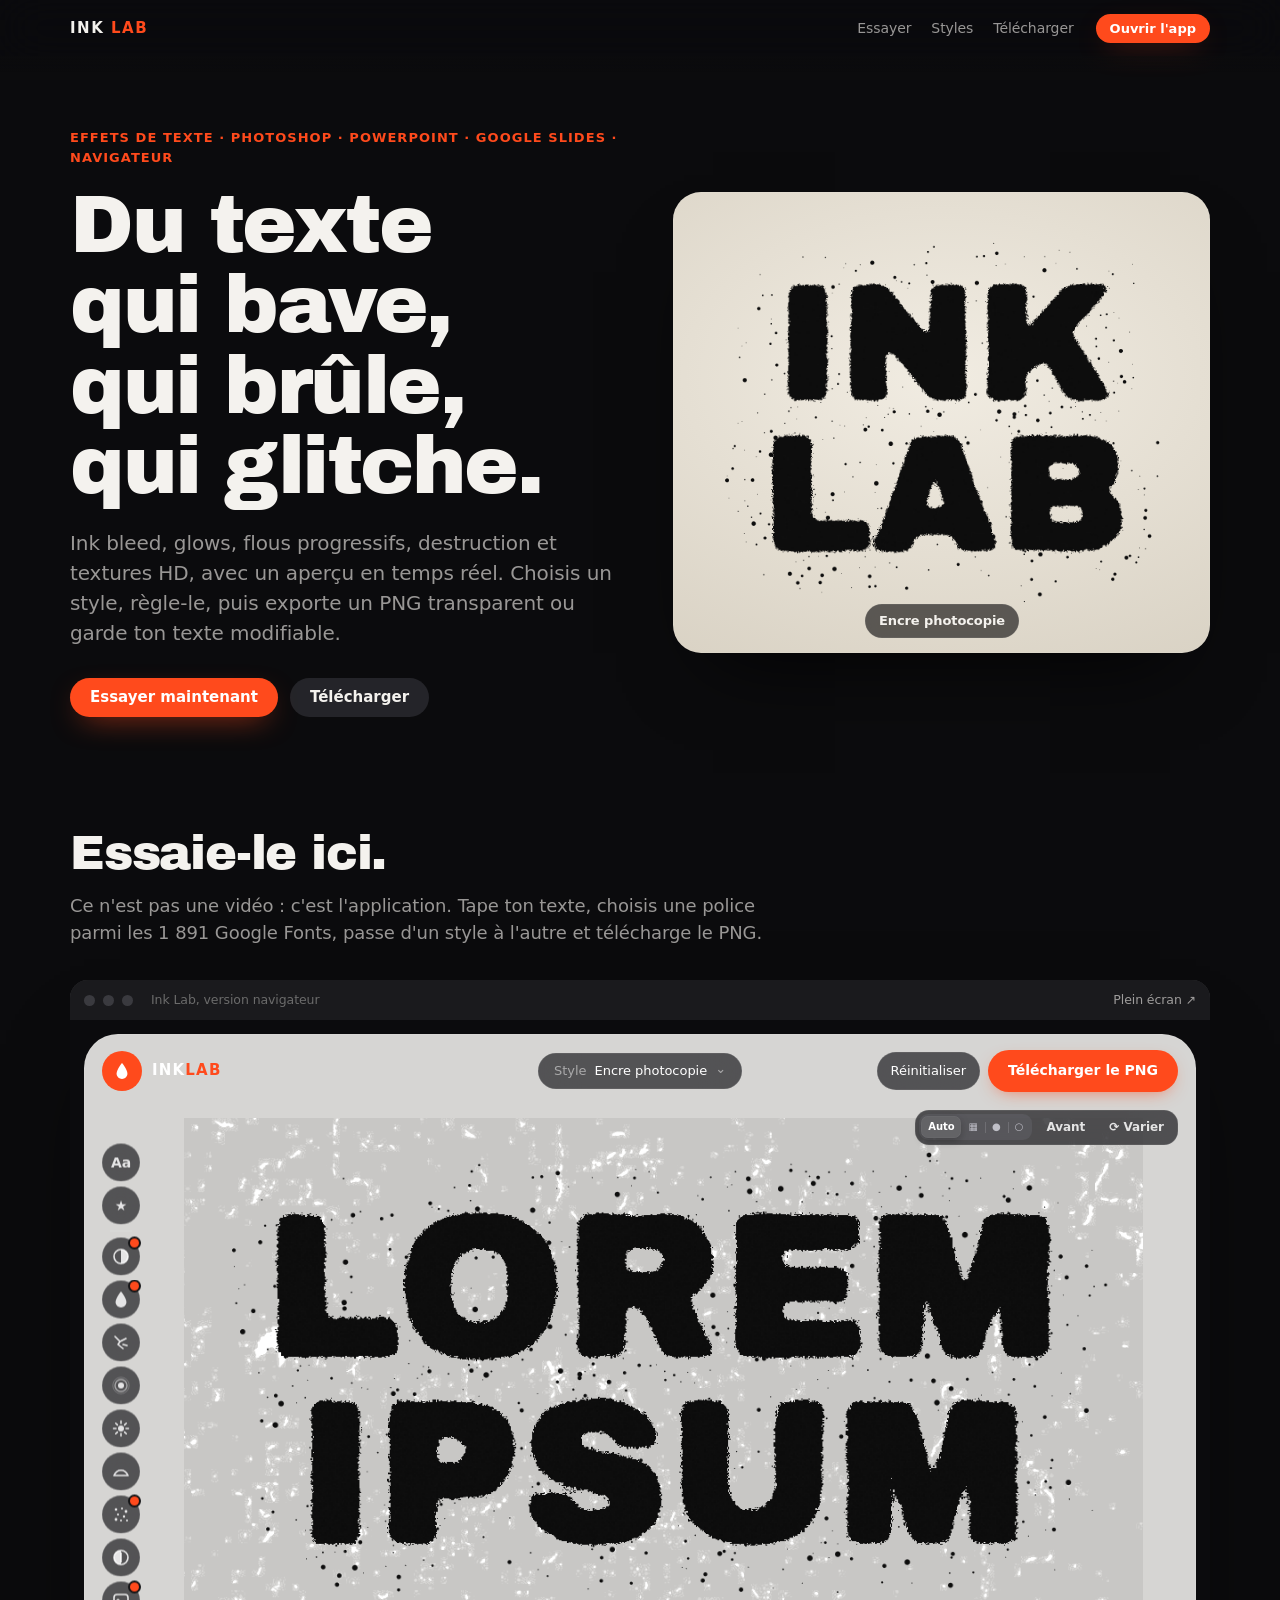
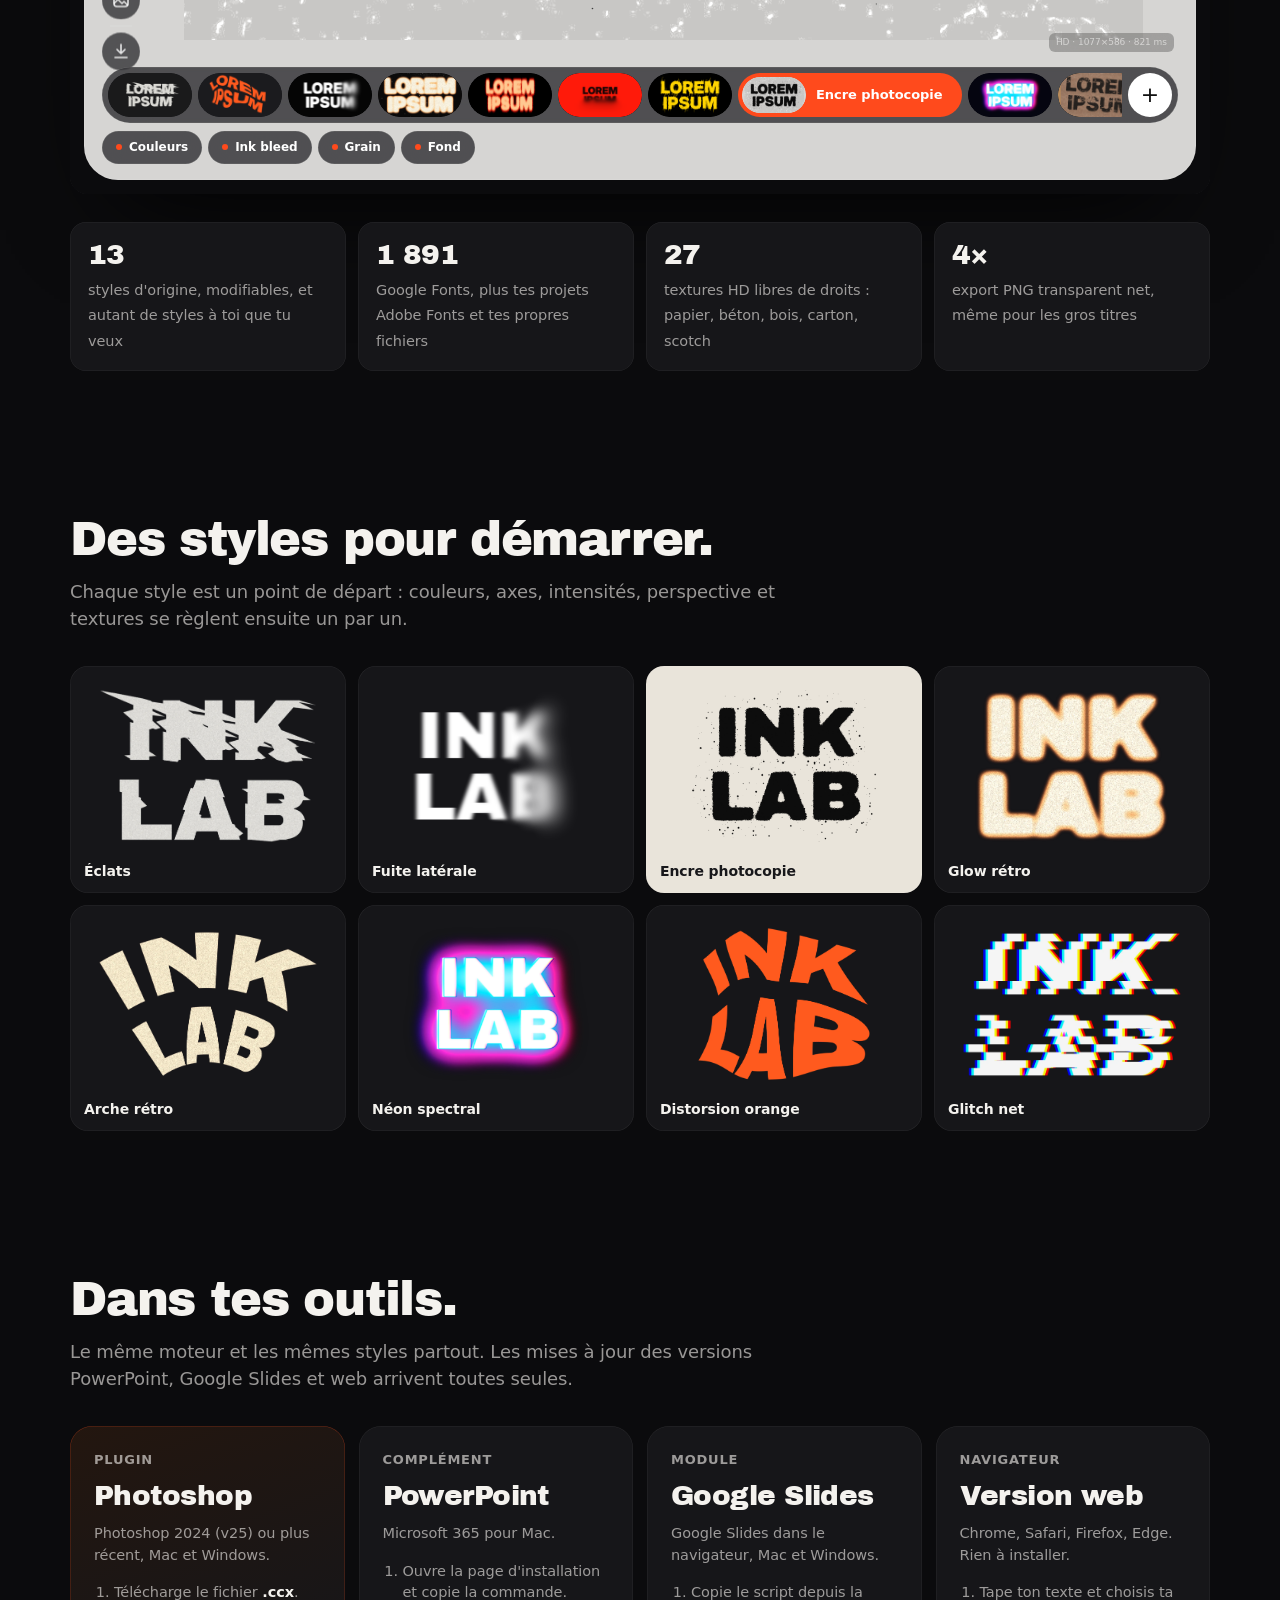
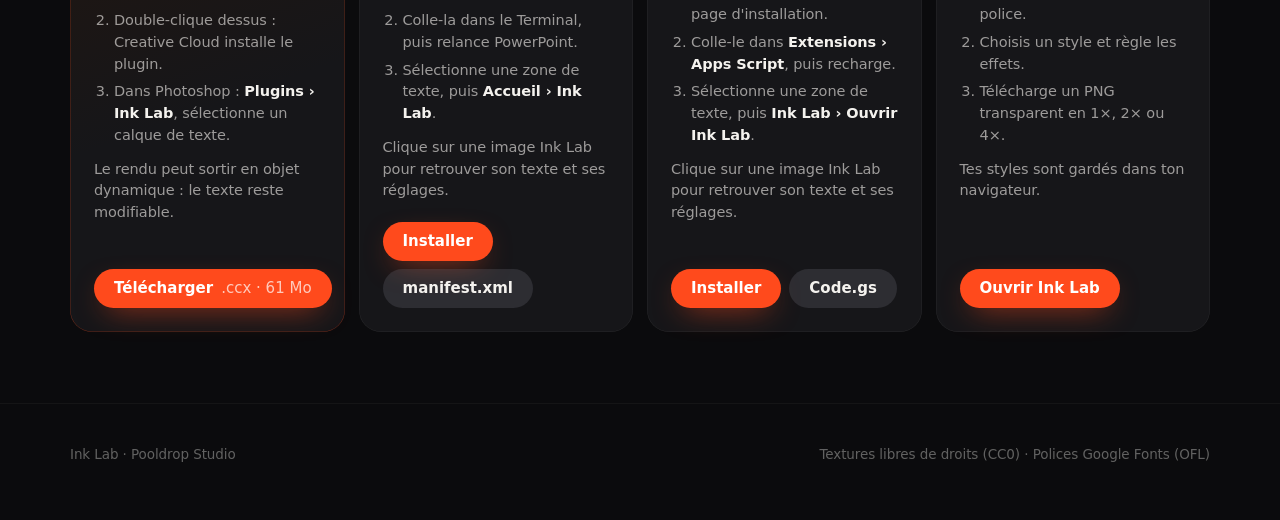
==== commit 7bbcd87b: "Version web en mise en page B, module Google Slides, plugin Photoshop 1.0.1, landing à 4 versions Co" ====
--- a/index.html
+++ b/index.html
@@ -5,7 +5,7 @@
 <meta name="viewport" content="width=device-width, initial-scale=1, viewport-fit=cover" />
 <meta name="theme-color" content="#0b0b0d" />
 <title>Ink Lab</title>
-<meta name="description" content="Effets de texte pour Photoshop, PowerPoint et le navigateur : ink bleed, glows, flous, destruction, textures HD." />
+<meta name="description" content="Effets de texte pour Photoshop, PowerPoint, Google Slides et le navigateur : ink bleed, glows, flous, destruction, textures HD." />
 <link rel="icon" href="icon.png" />
 <link rel="preconnect" href="https://fonts.googleapis.com" />
 <link rel="preconnect" href="https://fonts.gstatic.com" crossorigin />
@@ -106,7 +106,8 @@
 .style.paper { background-color: var(--paper); color: #18181b; }
 
 /* Téléchargements */
-.dl { display: grid; grid-template-columns: repeat(3, minmax(0, 1fr)); gap: 14px; }
+.dl { display: grid; grid-template-columns: repeat(4, minmax(0, 1fr)); gap: 14px; }
+@media (max-width: 1180px) { .dl { grid-template-columns: repeat(2, minmax(0, 1fr)); } }
 .card { display: flex; flex-direction: column; gap: 12px; padding: 24px; border-radius: 22px; background-color: var(--card); box-shadow: 0 0 0 0.5px var(--line) inset; min-width: 0; }
 .card.hl { background: linear-gradient(160deg, #23160f 0%, var(--card) 55%); box-shadow: 0 0 0 0.5px rgba(255,74,28,.35) inset; }
 .app { font-size: 13px; font-weight: 600; letter-spacing: 0.06em; text-transform: uppercase; color: var(--mute); }
@@ -153,7 +154,7 @@
 <main id="top">
   <div class="wrap hero">
     <div>
-      <p class="eyebrow">Effets de texte · Photoshop · PowerPoint · navigateur</p>
+      <p class="eyebrow">Effets de texte · Photoshop · PowerPoint · Google Slides · navigateur</p>
       <h1>Du texte qui bave, qui brûle, qui glitche.</h1>
       <p class="lead">Ink bleed, glows, flous progressifs, destruction et textures HD, avec un aperçu en temps réel. Choisis un style, règle-le, puis exporte un PNG transparent ou garde ton texte modifiable.</p>
       <div class="ctas">
@@ -210,7 +211,7 @@
   <section id="telecharger">
     <div class="wrap">
       <h2>Dans tes outils.</h2>
-      <p class="intro">Le même moteur et les mêmes styles partout. Les mises à jour de la version PowerPoint et de la version web arrivent toutes seules.</p>
+      <p class="intro">Le même moteur et les mêmes styles partout. Les mises à jour des versions PowerPoint, Google Slides et web arrivent toutes seules.</p>
       <div class="dl">
         <div class="card hl">
           <div class="app">Plugin</div>
@@ -235,6 +236,18 @@
           </ol>
           <p class="req">Clique sur une image Ink Lab pour retrouver son texte et ses réglages.</p>
           <div class="btns"><a class="btn primary" href="install.html">Installer</a><a class="btn" href="manifest.xml" download>manifest.xml</a></div>
+        </div>
+        <div class="card">
+          <div class="app">Module</div>
+          <h3>Google Slides</h3>
+          <p class="req">Google Slides dans le navigateur, Mac et Windows.</p>
+          <ol>
+            <li>Copie le script depuis la page d'installation.</li>
+            <li>Colle-le dans <b>Extensions › Apps Script</b>, puis recharge.</li>
+            <li>Sélectionne une zone de texte, puis <b>Ink Lab › Ouvrir Ink Lab</b>.</li>
+          </ol>
+          <p class="req">Clique sur une image Ink Lab pour retrouver son texte et ses réglages.</p>
+          <div class="btns"><a class="btn primary" href="install-gslides.html">Installer</a><a class="btn" href="Code.gs" download>Code.gs</a></div>
         </div>
         <div class="card">
           <div class="app">Navigateur</div>
